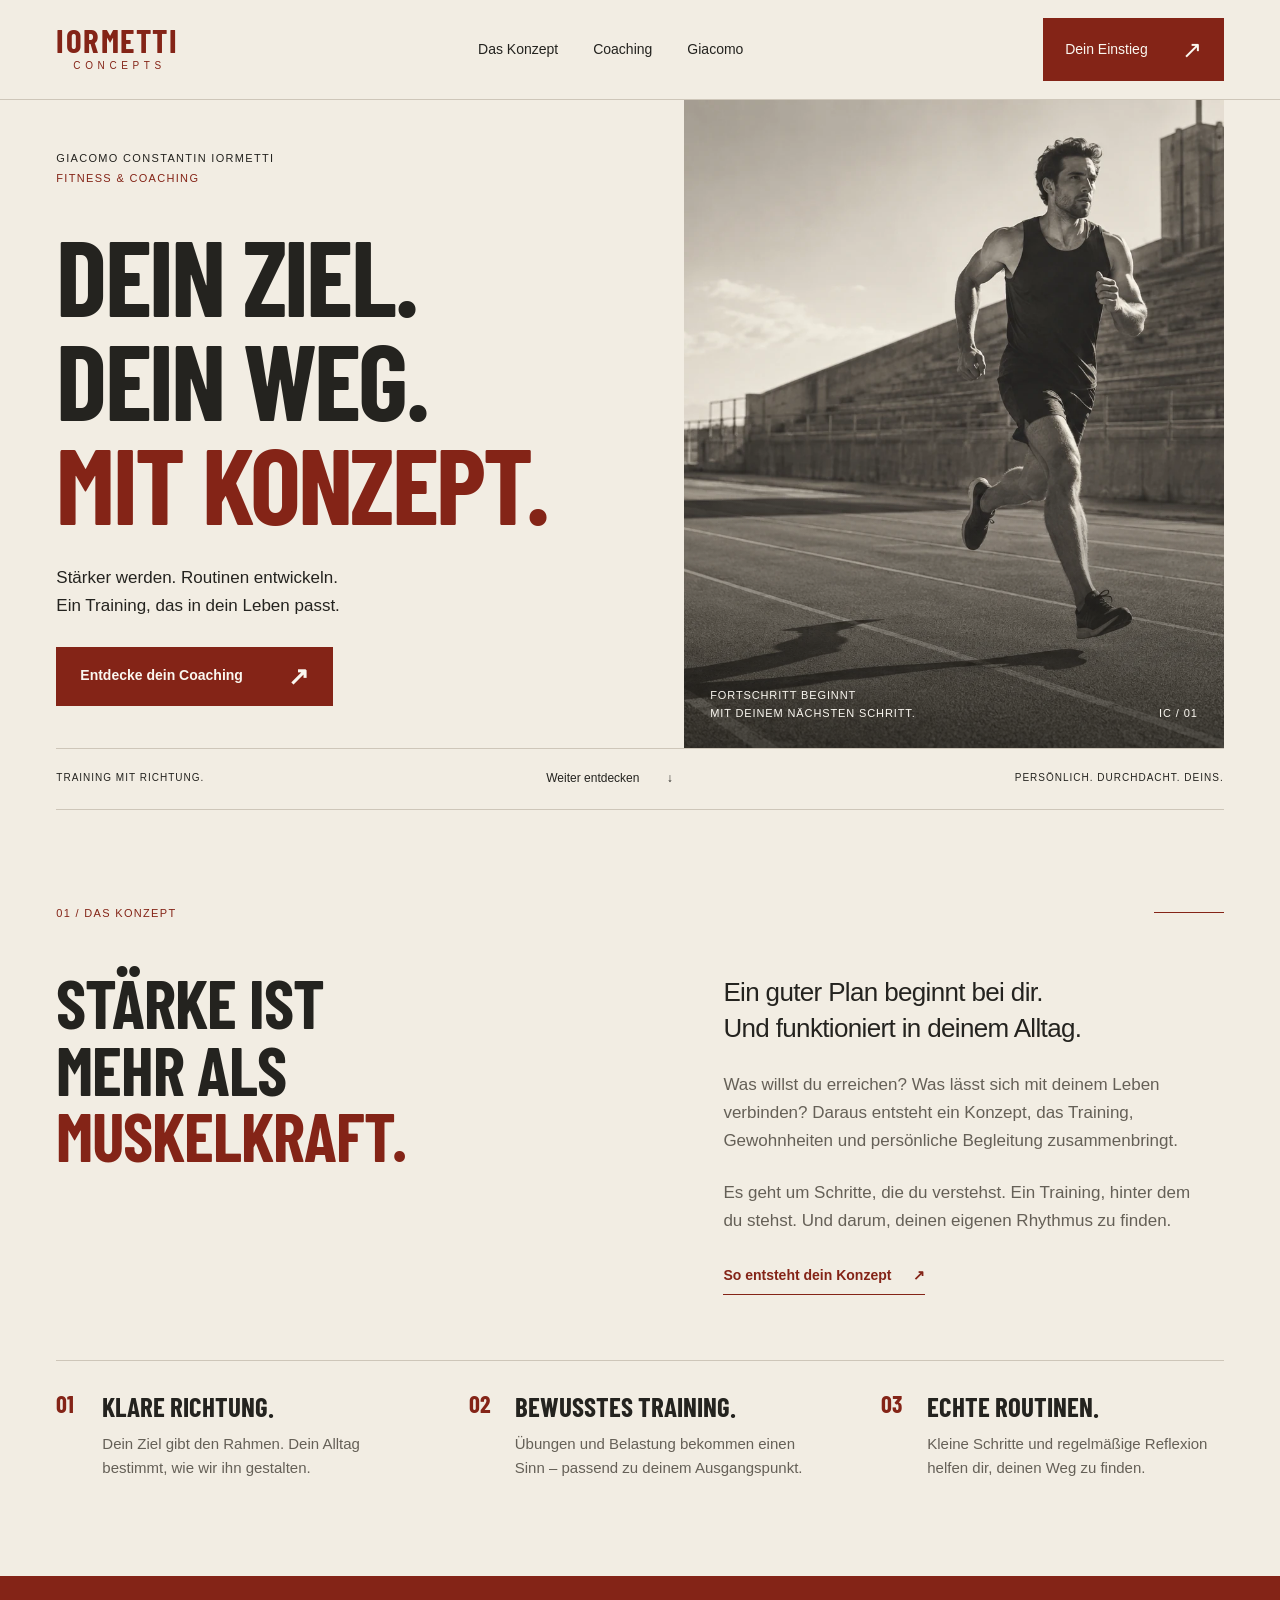
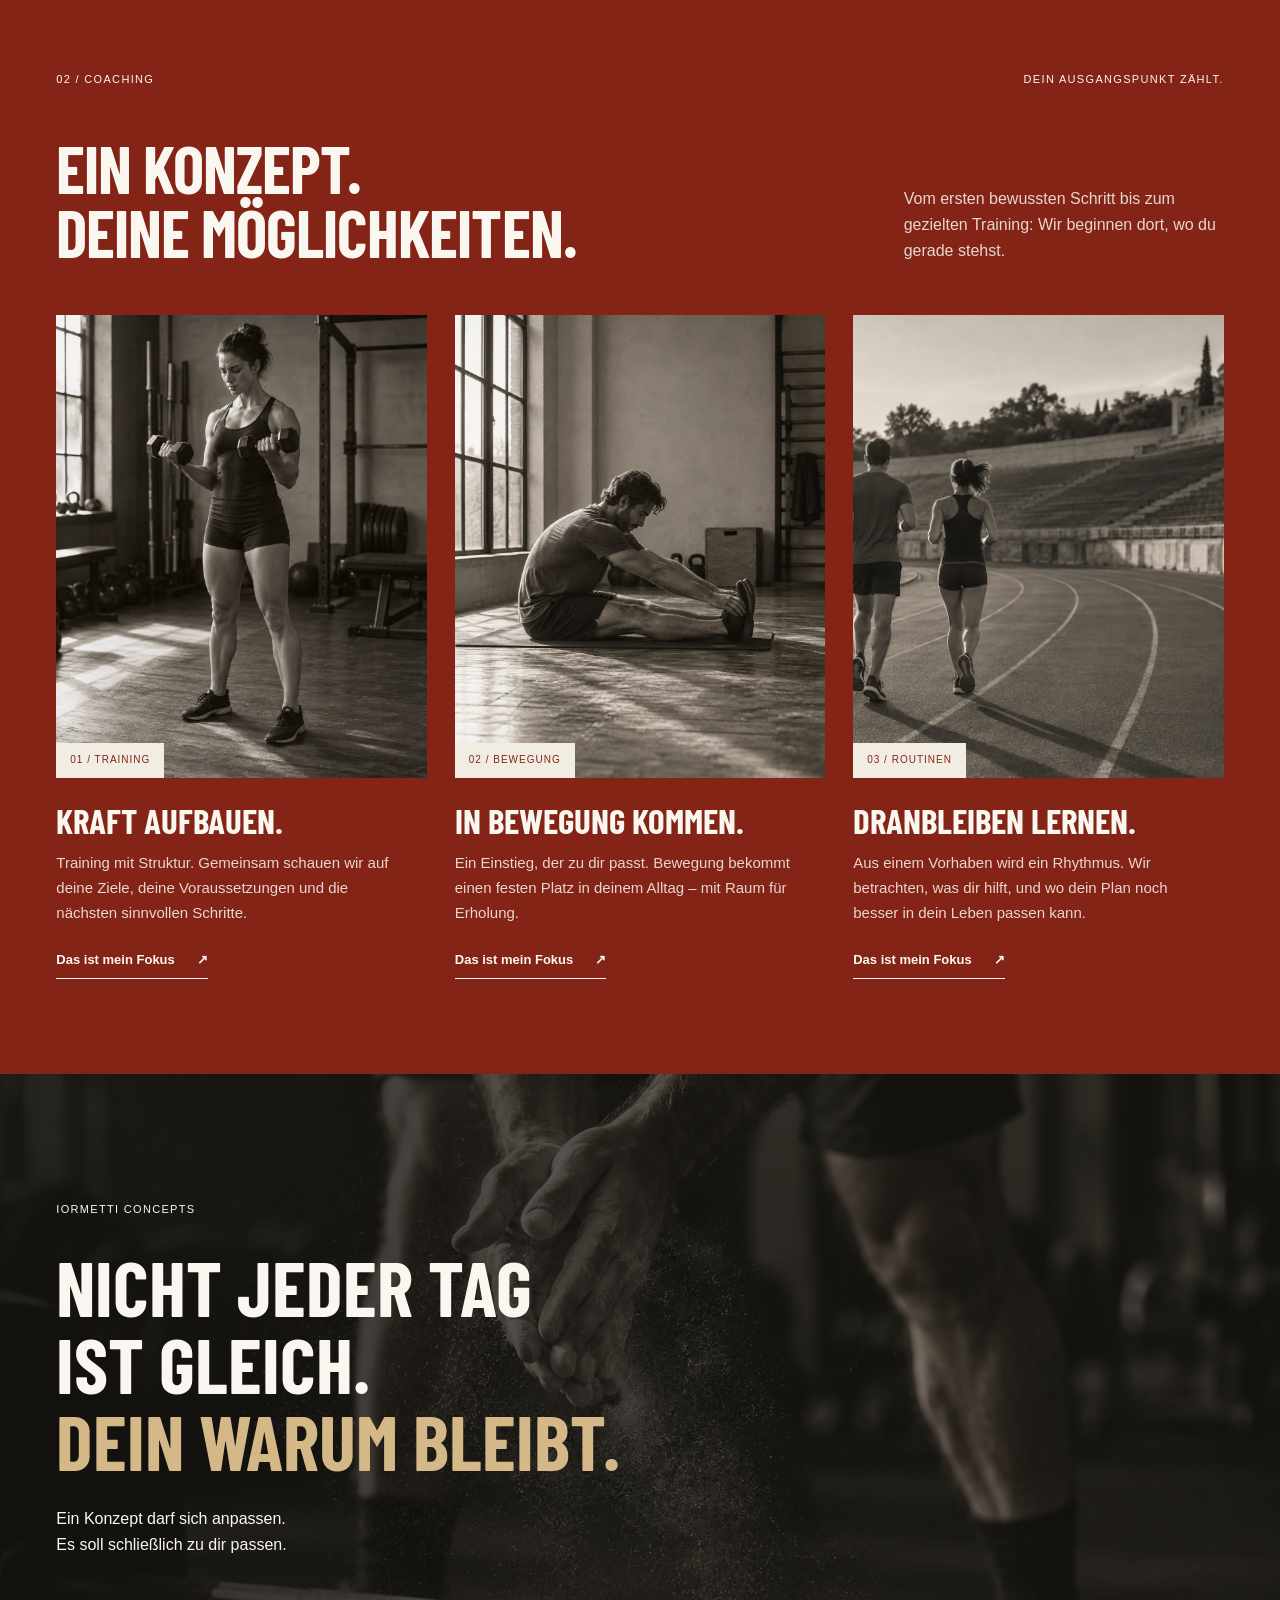
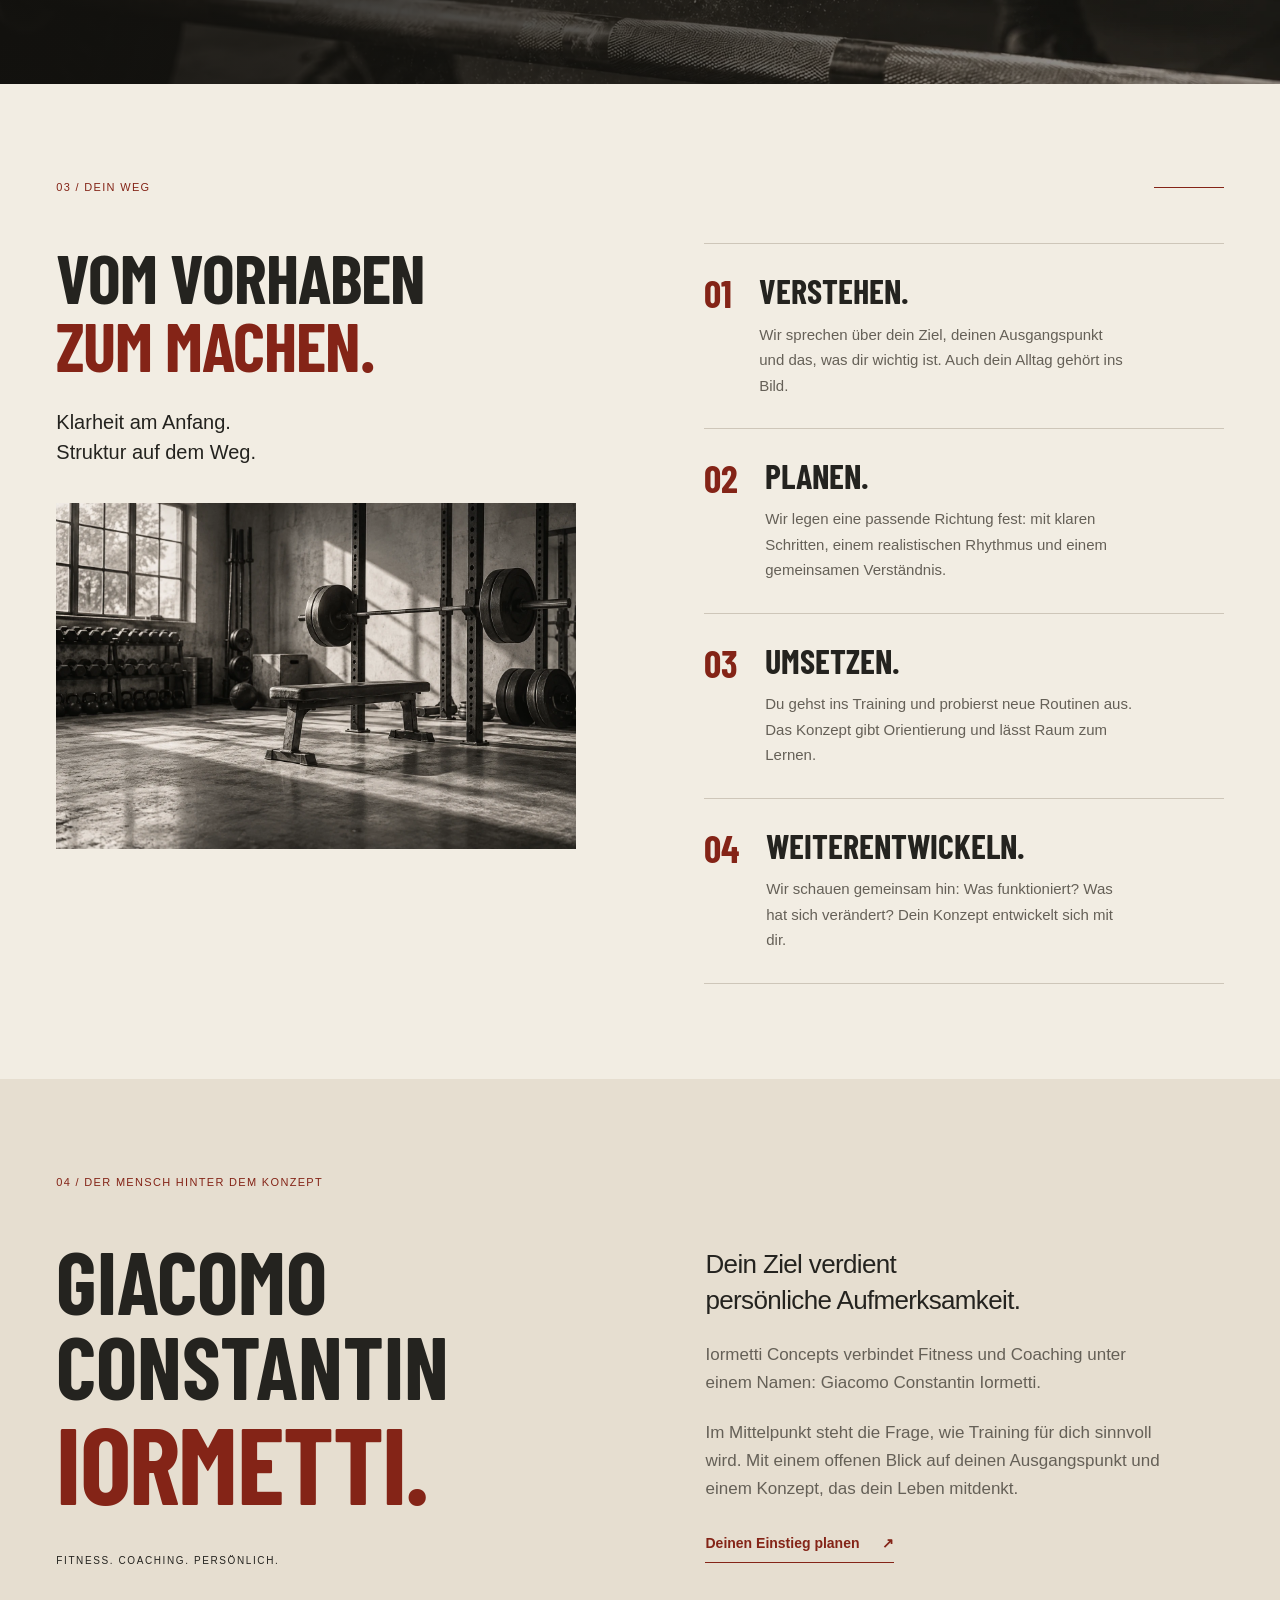
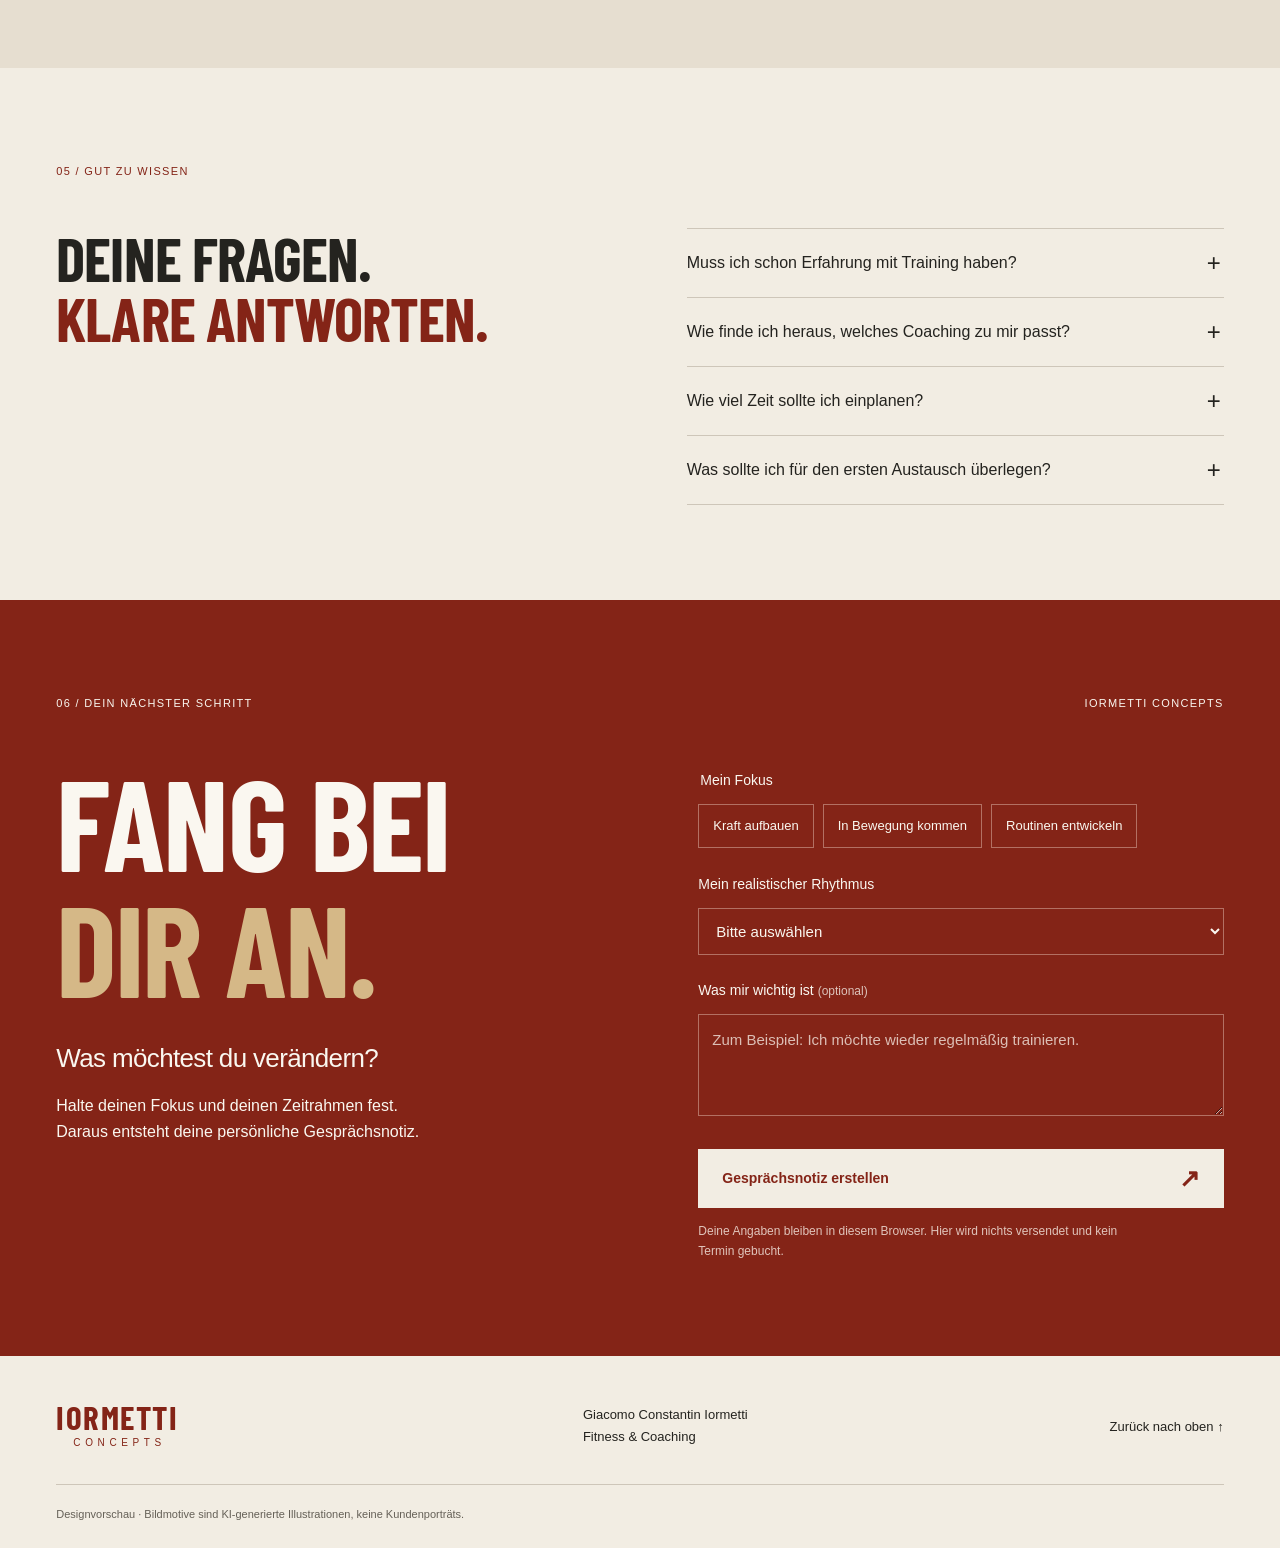
==== site/index.html @ 198c9f3d "Build Iormetti Concepts review candidate from CAF design 044" ====
<!doctype html>
<html lang="de">
<head>
  <meta charset="utf-8"><meta name="viewport" content="width=device-width,initial-scale=1">
  <title>Iormetti Concepts · Fitness & Coaching</title>
  <meta name="description" content="Iormetti Concepts von Giacomo Constantin Iormetti. Fitness und Coaching mit einem klaren Konzept für Training, Routinen und deinen Alltag.">
  <meta name="robots" content="noindex,nofollow"><meta name="theme-color" content="#842417">
  <link rel="icon" href="assets/favicon.svg" type="image/svg+xml"><link rel="stylesheet" href="styles.css">
  <link rel="preload" href="assets/BarlowCondensed-Bold.ttf" as="font" type="font/ttf" crossorigin>
  <script src="app.js" defer></script>
</head>
<body>
<a class="skip" href="#main">Zum Inhalt</a>
<header class="header">
  <a class="brand" href="#start" aria-label="Iormetti Concepts – Start"><span class="brand-name">IORMETTI<span>CONCEPTS</span></span></a>
  <nav class="desktop-nav" aria-label="Hauptnavigation"><a href="#konzept">Das Konzept</a><a href="#coaching">Coaching</a><a href="#giacomo">Giacomo</a></nav>
  <a class="header-cta" href="#einstieg">Dein Einstieg <span aria-hidden="true">↗</span></a>
  <button class="menu-toggle" aria-expanded="false" aria-controls="mobile-nav"><span>Menü</span><span class="menu-icon" aria-hidden="true"></span></button>
  <nav id="mobile-nav" class="mobile-nav" aria-label="Mobile Navigation" hidden><a href="#konzept">Das Konzept</a><a href="#coaching">Coaching</a><a href="#ablauf">Dein Weg</a><a href="#giacomo">Giacomo</a><a href="#einstieg">Dein Einstieg ↗</a></nav>
</header>
<main id="main">
<section class="hero" id="start" aria-labelledby="hero-title">
  <div class="hero-copy"><p class="eyebrow">Giacomo Constantin Iormetti <span>Fitness & Coaching</span></p>
    <h1 id="hero-title">DEIN ZIEL.<br>DEIN WEG.<br><span>MIT KONZEPT.</span></h1>
    <div class="hero-bottom"><p>Stärker werden. Routinen entwickeln.<br>Ein Training, das in dein Leben passt.</p><a class="button" href="#coaching">Entdecke dein Coaching <span aria-hidden="true">↗</span></a></div>
  </div>
  <figure class="hero-visual"><img src="assets/hero.webp" alt="Athlet läuft auf einer Laufbahn im Abendlicht" width="1536" height="1024" fetchpriority="high"><figcaption><span>FORTSCHRITT BEGINNT<br>MIT DEINEM NÄCHSTEN SCHRITT.</span><span class="figure-index">IC / 01</span></figcaption></figure>
  <div class="hero-foot"><span>TRAINING MIT RICHTUNG.</span><a href="#konzept">Weiter entdecken <span aria-hidden="true">↓</span></a><span>PERSÖNLICH. DURCHDACHT. DEINS.</span></div>
</section>
<section class="manifesto section" id="konzept" aria-labelledby="concept-title">
  <div class="section-label"><span>01 / DAS KONZEPT</span><span class="short-line"></span></div>
  <div class="manifesto-grid"><h2 id="concept-title">STÄRKE IST<br>MEHR ALS<br><em>MUSKELKRAFT.</em></h2><div class="manifesto-copy reveal"><p class="lead">Ein guter Plan beginnt bei dir.<br>Und funktioniert in deinem Alltag.</p><p>Was willst du erreichen? Was lässt sich mit deinem Leben verbinden? Daraus entsteht ein Konzept, das Training, Gewohnheiten und persönliche Begleitung zusammenbringt.</p><p>Es geht um Schritte, die du verstehst. Ein Training, hinter dem du stehst. Und darum, deinen eigenen Rhythmus zu finden.</p><a class="text-link" href="#ablauf">So entsteht dein Konzept <span aria-hidden="true">↗</span></a></div></div>
  <div class="principles"><article><span class="ordinal">01</span><h3>KLARE RICHTUNG.</h3><p>Dein Ziel gibt den Rahmen. Dein Alltag bestimmt, wie wir ihn gestalten.</p></article><article><span class="ordinal">02</span><h3>BEWUSSTES TRAINING.</h3><p>Übungen und Belastung bekommen einen Sinn – passend zu deinem Ausgangspunkt.</p></article><article><span class="ordinal">03</span><h3>ECHTE ROUTINEN.</h3><p>Kleine Schritte und regelmäßige Reflexion helfen dir, deinen Weg zu finden.</p></article></div>
</section>
<section class="coaching section" id="coaching" aria-labelledby="coaching-title">
  <div class="section-label"><span>02 / COACHING</span><span>DEIN AUSGANGSPUNKT ZÄHLT.</span></div>
  <div class="section-heading"><h2 id="coaching-title">EIN KONZEPT.<br><em>DEINE MÖGLICHKEITEN.</em></h2><p>Vom ersten bewussten Schritt bis zum gezielten Training: Wir beginnen dort, wo du gerade stehst.</p></div>
  <div class="service-grid"><article class="service reveal"><figure><img src="assets/training.webp" width="1122" height="1402" loading="lazy" alt="Athletin beim konzentrierten Krafttraining mit Kurzhanteln"><span>01 / TRAINING</span></figure><div><h3>KRAFT AUFBAUEN.</h3><p>Training mit Struktur. Gemeinsam schauen wir auf deine Ziele, deine Voraussetzungen und die nächsten sinnvollen Schritte.</p><a class="text-link" href="#einstieg" data-goal="Kraft aufbauen">Das ist mein Fokus <span aria-hidden="true">↗</span></a></div></article>
  <article class="service reveal"><figure><img src="assets/mobility.webp" width="1122" height="1402" loading="lazy" alt="Anonymer Athlet bei einer ruhigen Mobilitätsübung"><span>02 / BEWEGUNG</span></figure><div><h3>IN BEWEGUNG KOMMEN.</h3><p>Ein Einstieg, der zu dir passt. Bewegung bekommt einen festen Platz in deinem Alltag – mit Raum für Erholung.</p><a class="text-link" href="#einstieg" data-goal="In Bewegung kommen">Das ist mein Fokus <span aria-hidden="true">↗</span></a></div></article>
  <article class="service reveal"><figure><img src="assets/routine.webp" width="1536" height="1024" loading="lazy" alt="Zwei Erwachsene laufen gemeinsam auf einer Laufbahn"><span>03 / ROUTINEN</span></figure><div><h3>DRANBLEIBEN LERNEN.</h3><p>Aus einem Vorhaben wird ein Rhythmus. Wir betrachten, was dir hilft, und wo dein Plan noch besser in dein Leben passen kann.</p><a class="text-link" href="#einstieg" data-goal="Routinen entwickeln">Das ist mein Fokus <span aria-hidden="true">↗</span></a></div></article></div>
</section>
<section class="statement" aria-label="Unsere Haltung"><img src="assets/chalk.webp" width="1536" height="1024" loading="lazy" alt="Detailaufnahme von Händen mit Kreide vor dem Krafttraining"><div class="statement-content"><p class="eyebrow">IORMETTI CONCEPTS</p><p class="statement-title">NICHT JEDER TAG<br>IST GLEICH.<br><span>DEIN WARUM BLEIBT.</span></p><p>Ein Konzept darf sich anpassen.<br>Es soll schließlich zu dir passen.</p></div></section>
<section class="process section" id="ablauf" aria-labelledby="process-title"><div class="section-label"><span>03 / DEIN WEG</span><span class="short-line"></span></div><div class="process-grid"><div><h2 id="process-title">VOM VORHABEN<br><em>ZUM MACHEN.</em></h2><p class="process-intro">Klarheit am Anfang.<br>Struktur auf dem Weg.</p><figure class="process-image"><img src="assets/studio.webp" width="1536" height="1024" loading="lazy" alt="Ruhiger Trainingsraum mit Bank und Gewichten im natürlichen Licht"></figure></div><ol class="steps"><li><span>01</span><div><h3>VERSTEHEN.</h3><p>Wir sprechen über dein Ziel, deinen Ausgangspunkt und das, was dir wichtig ist. Auch dein Alltag gehört ins Bild.</p></div></li><li><span>02</span><div><h3>PLANEN.</h3><p>Wir legen eine passende Richtung fest: mit klaren Schritten, einem realistischen Rhythmus und einem gemeinsamen Verständnis.</p></div></li><li><span>03</span><div><h3>UMSETZEN.</h3><p>Du gehst ins Training und probierst neue Routinen aus. Das Konzept gibt Orientierung und lässt Raum zum Lernen.</p></div></li><li><span>04</span><div><h3>WEITERENTWICKELN.</h3><p>Wir schauen gemeinsam hin: Was funktioniert? Was hat sich verändert? Dein Konzept entwickelt sich mit dir.</p></div></li></ol></div></section>
<section class="person section" id="giacomo" aria-labelledby="person-title"><div class="section-label"><span>04 / DER MENSCH HINTER DEM KONZEPT</span></div><div class="person-grid"><div class="person-name"><p>GIACOMO<br>CONSTANTIN</p><h2 id="person-title">IORMETTI.</h2><span>FITNESS. COACHING. PERSÖNLICH.</span></div><div class="person-copy"><p class="lead">Dein Ziel verdient<br>persönliche Aufmerksamkeit.</p><p>Iormetti Concepts verbindet Fitness und Coaching unter einem Namen: Giacomo Constantin Iormetti.</p><p>Im Mittelpunkt steht die Frage, wie Training für dich sinnvoll wird. Mit einem offenen Blick auf deinen Ausgangspunkt und einem Konzept, das dein Leben mitdenkt.</p><a class="text-link" href="#einstieg">Deinen Einstieg planen <span aria-hidden="true">↗</span></a></div></div></section>
<section class="faq section" aria-labelledby="faq-title"><div class="section-label"><span>05 / GUT ZU WISSEN</span></div><div class="faq-grid"><h2 id="faq-title">DEINE FRAGEN.<br><em>KLARE ANTWORTEN.</em></h2><div class="questions"><details><summary>Muss ich schon Erfahrung mit Training haben?</summary><p>Dein bisheriges Training ist ein Ausgangspunkt für das Gespräch. Sag einfach, wo du stehst und was du dir wünschst. Daraus lässt sich klären, welche Begleitung zu dir passt.</p></details><details><summary>Wie finde ich heraus, welches Coaching zu mir passt?</summary><p>Beginne mit deinem Ziel: mehr Kraft, mehr Bewegung oder verlässlichere Routinen. Im persönlichen Austausch werden daraus konkrete nächste Schritte.</p></details><details><summary>Wie viel Zeit sollte ich einplanen?</summary><p>Das hängt von deinem Ziel und deinem Alltag ab. Dein verfügbarer Zeitrahmen gehört deshalb von Anfang an zur Planung.</p></details><details><summary>Was sollte ich für den ersten Austausch überlegen?</summary><p>Was möchtest du verändern? Wie sieht dein Training aktuell aus? Welcher Rhythmus wäre realistisch? Drei ehrliche Antworten reichen als guter Gesprächseinstieg.</p></details></div></div></section>
<section class="entry section" id="einstieg" aria-labelledby="entry-title"><div class="section-label"><span>06 / DEIN NÄCHSTER SCHRITT</span><span>IORMETTI CONCEPTS</span></div><div class="entry-grid"><div><h2 id="entry-title">FANG BEI<br><em>DIR AN.</em></h2><p class="lead">Was möchtest du verändern?</p><p>Halte deinen Fokus und deinen Zeitrahmen fest. Daraus entsteht deine persönliche Gesprächsnotiz.</p></div><form id="entry-form"><fieldset><legend>Mein Fokus</legend><div class="goal-options"><label><input type="radio" name="goal" value="Kraft aufbauen" required><span>Kraft aufbauen</span></label><label><input type="radio" name="goal" value="In Bewegung kommen"><span>In Bewegung kommen</span></label><label><input type="radio" name="goal" value="Routinen entwickeln"><span>Routinen entwickeln</span></label></div></fieldset><label class="field-label" for="rhythm">Mein realistischer Rhythmus</label><select id="rhythm" name="rhythm" required><option value="">Bitte auswählen</option><option>Einmal pro Woche</option><option>Zweimal pro Woche</option><option>Dreimal pro Woche oder öfter</option><option>Das möchte ich gemeinsam herausfinden</option></select><label class="field-label" for="note">Was mir wichtig ist <span>(optional)</span></label><textarea id="note" name="note" rows="3" maxlength="600" placeholder="Zum Beispiel: Ich möchte wieder regelmäßig trainieren."></textarea><button class="button light" type="submit">Gesprächsnotiz erstellen <span aria-hidden="true">↗</span></button><p class="form-note">Deine Angaben bleiben in diesem Browser. Hier wird nichts versendet und kein Termin gebucht.</p><div id="entry-result" class="entry-result" hidden tabindex="-1" role="status"><h3>DEIN ERSTER SCHRITT STEHT.</h3><p id="result-copy"></p><button class="text-link" id="download-note" type="button">Notiz herunterladen ↓</button></div></form></div></section>
</main>
<footer class="footer"><a class="brand" href="#start"><span class="brand-name">IORMETTI<span>CONCEPTS</span></span></a><p>Giacomo Constantin Iormetti<br>Fitness & Coaching</p><a href="#start" class="top-link">Zurück nach oben ↑</a><small>Designvorschau · Bildmotive sind KI-generierte Illustrationen, keine Kundenporträts.</small></footer>
</body></html>
---- site/styles.css ----
@font-face{font-family:Barlow;src:url('assets/BarlowCondensed-Bold.ttf') format('truetype');font-weight:700;font-display:swap}
:root{--paper:#f2ede3;--paper-light:#faf7f0;--red:#842417;--ink:#24231f;--muted:#656057;--line:#cec6b9;--gold:#b59a68;--display:Barlow,'Arial Narrow',Impact,sans-serif;--body:Arial,Helvetica,sans-serif;--gutter:clamp(22px,4.4vw,84px)}
*{box-sizing:border-box}html{scroll-behavior:smooth;scroll-padding-top:110px}body{margin:0;color:var(--ink);background:var(--paper);font:17px/1.65 var(--body)}a{color:inherit;text-decoration:none}button,input,textarea,select{font:inherit}button,a,input,select,textarea,summary{-webkit-tap-highlight-color:transparent}button{cursor:pointer}button:focus-visible,a:focus-visible,summary:focus-visible,input:focus-visible,select:focus-visible,textarea:focus-visible{outline:3px solid var(--gold);outline-offset:5px}button:disabled{cursor:default}img{display:block;width:100%;height:100%;object-fit:cover}figure,p,h1,h2,h3{margin:0}h1,h2,h3{font-family:var(--display);font-weight:700;line-height:.98}h2{font-size:clamp(44px,5.3vw,90px);letter-spacing:-.015em}h3{font-size:32px}h2 em{font-style:normal;color:var(--red)}.skip{position:fixed;top:-100px;left:15px;z-index:100;background:var(--ink);color:white;padding:10px 20px}.skip:focus{top:10px}.header{position:sticky;top:0;z-index:30;height:100px;display:flex;align-items:center;justify-content:space-between;gap:30px;padding:0 var(--gutter);background:var(--paper);border-bottom:1px solid var(--line)}.brand{display:inline-flex;color:var(--red);flex-shrink:0}.brand-name{font-family:var(--display);font-size:33px;line-height:1;letter-spacing:.045em}.brand-name>span{display:block;text-align:center;font:10px/1.8 var(--body);letter-spacing:.46em;padding-left:.46em}.desktop-nav{display:flex;gap:35px;font-size:14px}.desktop-nav a{padding:15px 0}.desktop-nav a:hover,.desktop-nav a[aria-current]{color:var(--red);text-decoration:underline;text-underline-offset:8px}.header-cta{background:var(--red);color:var(--paper-light);font-size:14px;padding:12px 22px;display:flex;gap:34px;align-items:center}.header-cta span{font-size:24px}.menu-toggle,.mobile-nav{display:none}.hero{padding:0 var(--gutter);max-width:1920px;margin:auto;display:grid;grid-template-columns:1.05fr 1fr;position:relative}.hero-copy{padding:49px 0 42px;z-index:2;display:flex;flex-direction:column;justify-content:space-between}.eyebrow{font-size:11px;letter-spacing:.12em;line-height:1.8;text-transform:uppercase}.hero .eyebrow span{display:block;color:var(--red)}h1{font-size:clamp(70px,8.4vw,152px);letter-spacing:-.025em;margin:33px -30px 30px 0;line-height:.97}h1>span{color:var(--red)}.hero-bottom{max-width:400px}.hero-bottom p{font-size:17px;margin-bottom:26px}.button{border:1px solid var(--red);background:var(--red);color:var(--paper-light);display:inline-flex;align-items:center;justify-content:space-between;gap:45px;padding:16px 23px;font-size:14px;font-weight:700;transition:background .2s,transform .2s}.button>span{font-size:25px;line-height:1}.button:hover{background:#671b11;transform:translateY(-2px)}.hero-visual{position:relative;min-height:640px;margin-left:30px;overflow:hidden;background:#b1a596}.hero-visual img{position:absolute;inset:0;object-position:61% center}.hero-visual:after{content:'';position:absolute;inset:60% 0 0;background:linear-gradient(transparent,rgba(20,19,15,.7));pointer-events:none}.hero-visual figcaption{position:absolute;z-index:1;bottom:25px;left:26px;right:26px;color:var(--paper-light);display:flex;justify-content:space-between;gap:15px;font-size:11px;letter-spacing:.08em;line-height:1.6}.figure-index{align-self:flex-end;white-space:nowrap}.hero-foot{grid-column:1/-1;border-top:1px solid var(--line);border-bottom:1px solid var(--line);display:flex;justify-content:space-between;align-items:center;gap:20px;font-size:10px;letter-spacing:.1em;min-height:62px}.hero-foot a{font-size:12px;letter-spacing:0}.hero-foot a span{margin-left:24px}.section{padding:95px var(--gutter);max-width:1920px;margin:auto}.section-label{display:flex;justify-content:space-between;align-items:center;gap:20px;font-size:11px;letter-spacing:.12em;line-height:1.5;margin-bottom:48px;color:var(--red)}.short-line{width:70px;height:1px;background:currentColor}.manifesto-grid{display:grid;grid-template-columns:1.1fr 1fr;gap:10%}.manifesto-copy{padding-top:5px;max-width:480px}.lead{font-size:26px;line-height:1.4;letter-spacing:-.025em}.manifesto-copy p+p{margin-top:24px;color:var(--muted)}.text-link{display:inline-flex;align-items:center;gap:22px;border:0;border-bottom:1px solid currentColor;padding:0 0 7px;margin-top:29px;background:none;font-size:14px;font-weight:700;color:var(--red)}.text-link:hover{color:var(--ink)}.principles{display:grid;grid-template-columns:repeat(3,1fr);margin-top:65px;padding-top:32px;border-top:1px solid var(--line);gap:6%}.principles article{position:relative;padding-left:46px}.ordinal{position:absolute;left:0;top:-1px;font:24px/1 var(--display);color:var(--red)}.principles h3{font-size:27px;margin-bottom:12px}.principles p{font-size:15px;color:var(--muted);line-height:1.65}.coaching{background:var(--red);color:var(--paper-light)}.coaching .section-label,.coaching em{color:var(--paper-light)}.section-heading{display:flex;gap:6%;justify-content:space-between;align-items:flex-end;margin-bottom:50px}.section-heading h2{font-size:clamp(46px,5.15vw,85px)}.section-heading p{max-width:320px;font-size:16px;opacity:.85}.service-grid{display:grid;grid-template-columns:repeat(3,1fr);gap:28px}.service figure{position:relative;aspect-ratio:4/5;overflow:hidden}.service img{transition:transform .7s}.service:hover img{transform:scale(1.025)}.service figure>span{position:absolute;bottom:0;left:0;padding:9px 14px;font-size:10px;background:var(--paper);color:var(--red);letter-spacing:.1em}.service h3{margin:25px 0 14px;font-size:35px}.service p{font-size:15px;line-height:1.65;opacity:.85;max-width:350px}.service .text-link{color:var(--paper-light);font-size:13px;margin-top:24px}.statement{position:relative;min-height:610px;display:flex;align-items:center;background:#24231f;overflow:hidden}.statement>img{position:absolute;inset:0;object-position:70% 45%;opacity:.6}.statement:after{content:'';position:absolute;inset:0;background:linear-gradient(90deg,rgba(18,17,14,.9),rgba(18,17,14,.5) 50%,transparent)}.statement-content{position:relative;z-index:1;padding:80px var(--gutter);color:var(--paper-light)}.statement-title{font:700 clamp(54px,6vw,108px)/1 var(--display);margin:28px 0}.statement-title span{color:#d5b887}.statement-content>p:last-child{font-size:16px;line-height:1.6}.process-grid{display:grid;grid-template-columns:1fr 1fr;gap:11%}.process h2{font-size:clamp(48px,5.4vw,82px)}.process-intro{margin:28px 0;font-size:20px;line-height:1.5}.process-image{aspect-ratio:3/2;margin-top:36px;max-width:520px}.steps{list-style:none;margin:0;padding:0}.steps li{display:flex;gap:27px;border-top:1px solid var(--line);padding:30px 0}.steps li:last-child{border-bottom:1px solid var(--line)}.steps li>span{font:38px/1 var(--display);color:var(--red)}.steps h3{font-size:34px;margin-bottom:14px}.steps p{font-size:15px;color:var(--muted);line-height:1.7;max-width:370px}.person{background:#e6ded0}.person-grid{display:grid;grid-template-columns:1.05fr 1fr;gap:9%}.person-name>p{font:700 clamp(50px,6.8vw,110px)/.98 var(--display)}.person-name h2{font-size:clamp(65px,8.5vw,150px);color:var(--red);margin-bottom:30px}.person-name>span{font-size:10px;letter-spacing:.16em}.person-copy{padding-top:8px;max-width:460px}.person-copy>p+p{margin-top:22px;color:var(--muted)}.faq-grid{display:grid;grid-template-columns:1fr 1fr;gap:8%}.faq h2{font-size:clamp(44px,4.8vw,75px)}details{border-top:1px solid var(--line);padding:22px 0}details:last-child{border-bottom:1px solid var(--line)}summary{list-style:none;font-size:16px;line-height:1.5;cursor:pointer;position:relative;padding-right:35px}summary::-webkit-details-marker{display:none}summary:after{content:'+';position:absolute;right:3px;font-size:24px;line-height:1}details[open] summary:after{content:'−'}details>p{padding:18px 25px 0 0;font-size:15px;color:var(--muted)}.entry{background:var(--red);color:var(--paper-light)}.entry .section-label{color:var(--paper-light)}.entry-grid{display:grid;grid-template-columns:1fr 1fr;gap:10%}.entry h2{font-size:clamp(80px,10vw,170px)}.entry h2 em{color:#d5b887}.entry .lead{margin:30px 0 16px}.entry-grid>div>p:last-child{max-width:370px;font-size:16px}.entry form{padding-top:10px}fieldset{border:0;margin:0 0 25px;padding:0}legend,.field-label{font-size:14px;margin-bottom:12px;display:block}.goal-options{display:flex;flex-wrap:wrap;gap:9px}.goal-options label{position:relative}.goal-options input{position:absolute;opacity:0;inset:0;width:100%;height:100%;margin:0;cursor:pointer}.goal-options span{display:block;font-size:13px;padding:10px 14px;border:1px solid #b37063;pointer-events:none}.goal-options input:checked+span{background:var(--paper);border-color:var(--paper);color:var(--red)}.goal-options input:focus-visible+span{outline:3px solid var(--gold);outline-offset:3px}.field-label>span{opacity:.75;font-size:12px}select,textarea{width:100%;border:1px solid #b37063;border-radius:0;background:transparent;color:var(--paper-light);padding:13px;font-size:15px;margin-bottom:24px}select option{color:var(--ink);background:var(--paper)}textarea{resize:vertical;min-height:100px}textarea::placeholder{color:#dcbeb5}.button.light{background:var(--paper);color:var(--red);border-color:var(--paper);width:100%;text-align:left}.button.light:hover{background:#e4d5bf}.form-note{font-size:12px;line-height:1.6;margin-top:14px;color:#e0c4bb;max-width:440px}.entry-result{margin-top:26px;border-top:1px solid #b37063;padding-top:25px}.entry-result h3{font-size:29px;margin-bottom:15px}.entry-result p{font-size:15px}.entry-result .text-link{color:var(--paper)}.footer{max-width:1920px;margin:auto;padding:45px var(--gutter) 25px;display:grid;grid-template-columns:1fr 1fr auto;gap:32px;align-items:center}.footer>p{font-size:13px;line-height:1.7}.top-link{font-size:13px}.footer small{grid-column:1/-1;border-top:1px solid var(--line);padding-top:20px;font-size:11px;color:var(--muted)}.reveal{opacity:1;transform:none}.motion .reveal{opacity:0;transform:translateY(24px);transition:opacity .7s ease,transform .7s ease}.motion .reveal.visible{opacity:1;transform:none}
@media(min-width:1921px){.statement{max-width:1920px;margin:auto}.header{padding-left:max(var(--gutter),calc((100vw - 1750px)/2));padding-right:max(var(--gutter),calc((100vw - 1750px)/2))}}
@media(max-width:1100px){.header{height:85px}.desktop-nav{gap:22px}.hero{grid-template-columns:1.1fr 1fr}.hero-visual{min-height:590px;margin-left:15px}h1{font-size:9.1vw}.hero-copy{padding-top:35px}.hero .eyebrow{font-size:10px}.hero-bottom p{font-size:15px}.hero-foot>span:last-child{display:none}.section{padding-top:75px;padding-bottom:75px}.manifesto-grid,.process-grid,.person-grid,.faq-grid,.entry-grid{gap:6%}.service-grid{gap:18px}.service h3{font-size:29px}.section-heading p{max-width:260px}.principles{gap:4%}.principles h3{font-size:25px}.principles article{padding-left:35px}}
@media(max-width:760px){html{scroll-padding-top:92px}.header{height:78px;gap:18px}.brand-name{font-size:29px}.brand-name>span{font-size:8px}.desktop-nav,.header-cta{display:none}.menu-toggle{display:flex;gap:15px;align-items:center;background:none;border:0;color:var(--red);padding:12px 0;font-size:14px;min-height:44px}.menu-icon{display:block;width:23px;height:13px;border-top:1px solid currentColor;border-bottom:1px solid currentColor;position:relative}.menu-toggle[aria-expanded=true] .menu-icon{border:0}.menu-toggle[aria-expanded=true] .menu-icon:before,.menu-toggle[aria-expanded=true] .menu-icon:after{content:'';position:absolute;inset:6px 0 auto;height:1px;background:currentColor;transform:rotate(45deg)}.menu-toggle[aria-expanded=true] .menu-icon:after{transform:rotate(-45deg)}.mobile-nav:not([hidden]){display:flex;position:absolute;top:77px;left:0;right:0;background:var(--paper);border-bottom:1px solid var(--line);padding:24px var(--gutter) 35px;flex-direction:column;box-shadow:0 20px 25px #24231f15}.mobile-nav>a{font:36px/1.25 var(--display);padding:12px 0;color:var(--red)}body.menu-open{overflow:hidden}.hero{display:flex;flex-direction:column;padding-top:0}.hero-copy{padding:28px 0 32px}.hero .eyebrow{display:flex;justify-content:space-between;align-items:flex-start;gap:16px;font-size:9px;letter-spacing:.06em}.hero .eyebrow span{max-width:75px;text-align:right}.hero h1{font-size:clamp(59px,13.9vw,100px);line-height:.98;margin:28px 0 25px;letter-spacing:-.015em}.hero-bottom{max-width:none}.hero-bottom p{font-size:16px;line-height:1.65;margin-bottom:21px}.hero-bottom .button{width:100%;font-size:14px;padding:16px 20px}.hero-visual{margin:0;min-height:0;aspect-ratio:4/3}.hero-visual img{object-position:59% 50%}.hero-visual figcaption{left:17px;right:17px;bottom:17px;font-size:9px}.hero-foot{min-height:61px;gap:10px}.hero-foot>span{font-size:9px;letter-spacing:.07em}.hero-foot a{font-size:11px}.hero-foot a span{margin-left:10px}.section{padding:65px var(--gutter)}.section-label{margin-bottom:30px;font-size:9px;letter-spacing:.1em}.section-label>span:nth-child(2):not(.short-line){max-width:130px;text-align:right}.manifesto-grid,.process-grid,.person-grid,.faq-grid,.entry-grid{display:block}h2{font-size:clamp(44px,11.5vw,76px)}.manifesto-copy{padding-top:30px}.lead{font-size:24px}.manifesto-copy p+p{font-size:16px;margin-top:19px}.text-link{font-size:14px}.principles{display:block;margin-top:38px;padding-top:0}.principles article{padding:25px 0 25px 49px;border-bottom:1px solid var(--line)}.ordinal{top:27px}.principles h3{font-size:29px}.principles p{font-size:15px}.section-heading{display:block;margin-bottom:30px}.section-heading h2{font-size:clamp(43px,10.4vw,76px)}.section-heading p{max-width:none;margin-top:24px;font-size:16px}.service-grid{display:block}.service+.service{margin-top:44px}.service figure{aspect-ratio:5/4}.service img{object-position:center 38%}.service h3{font-size:35px;margin:21px 0 13px}.service p{max-width:none;font-size:16px}.service .text-link{margin-top:20px;font-size:14px}.statement{min-height:490px}.statement>img{object-position:65% center;opacity:.48}.statement-content{padding:65px var(--gutter)}.statement-title{font-size:clamp(42px,10.4vw,75px);line-height:1.02}.statement:after{background:linear-gradient(90deg,rgba(18,17,14,.65),rgba(18,17,14,.15))}.process h2{font-size:clamp(45px,11.3vw,76px)}.process-intro{font-size:19px;margin-top:24px}.process-image{margin:28px 0 35px;max-width:none}.steps li{padding:26px 0;gap:22px}.steps p{font-size:16px;max-width:none}.person-name>p{font-size:clamp(58px,14vw,98px)}.person-name h2{font-size:clamp(76px,18vw,140px);margin-bottom:24px}.person-copy{margin-top:33px}.person-copy>p+p{font-size:16px}.faq h2{font-size:clamp(43px,10.3vw,70px);margin-bottom:30px}summary{font-size:16px}.entry h2{font-size:clamp(88px,23vw,160px)}.entry .lead{font-size:25px;margin-top:24px}.entry form{margin-top:34px}.goal-options span{font-size:13px}.entry-grid>div>p:last-child{max-width:none}.footer{grid-template-columns:1fr auto;padding-top:33px;gap:25px 12px}.footer>p{grid-column:1;grid-row:2}.footer .top-link{font-size:11px}.footer small{font-size:10px;line-height:1.6}.motion .reveal{transform:translateY(16px)}}
@media(prefers-reduced-motion:reduce){html{scroll-behavior:auto}*,*:before,*:after{animation:none!important;transition:none!important}.motion .reveal{opacity:1;transform:none}.button:hover,.service:hover img{transform:none}}
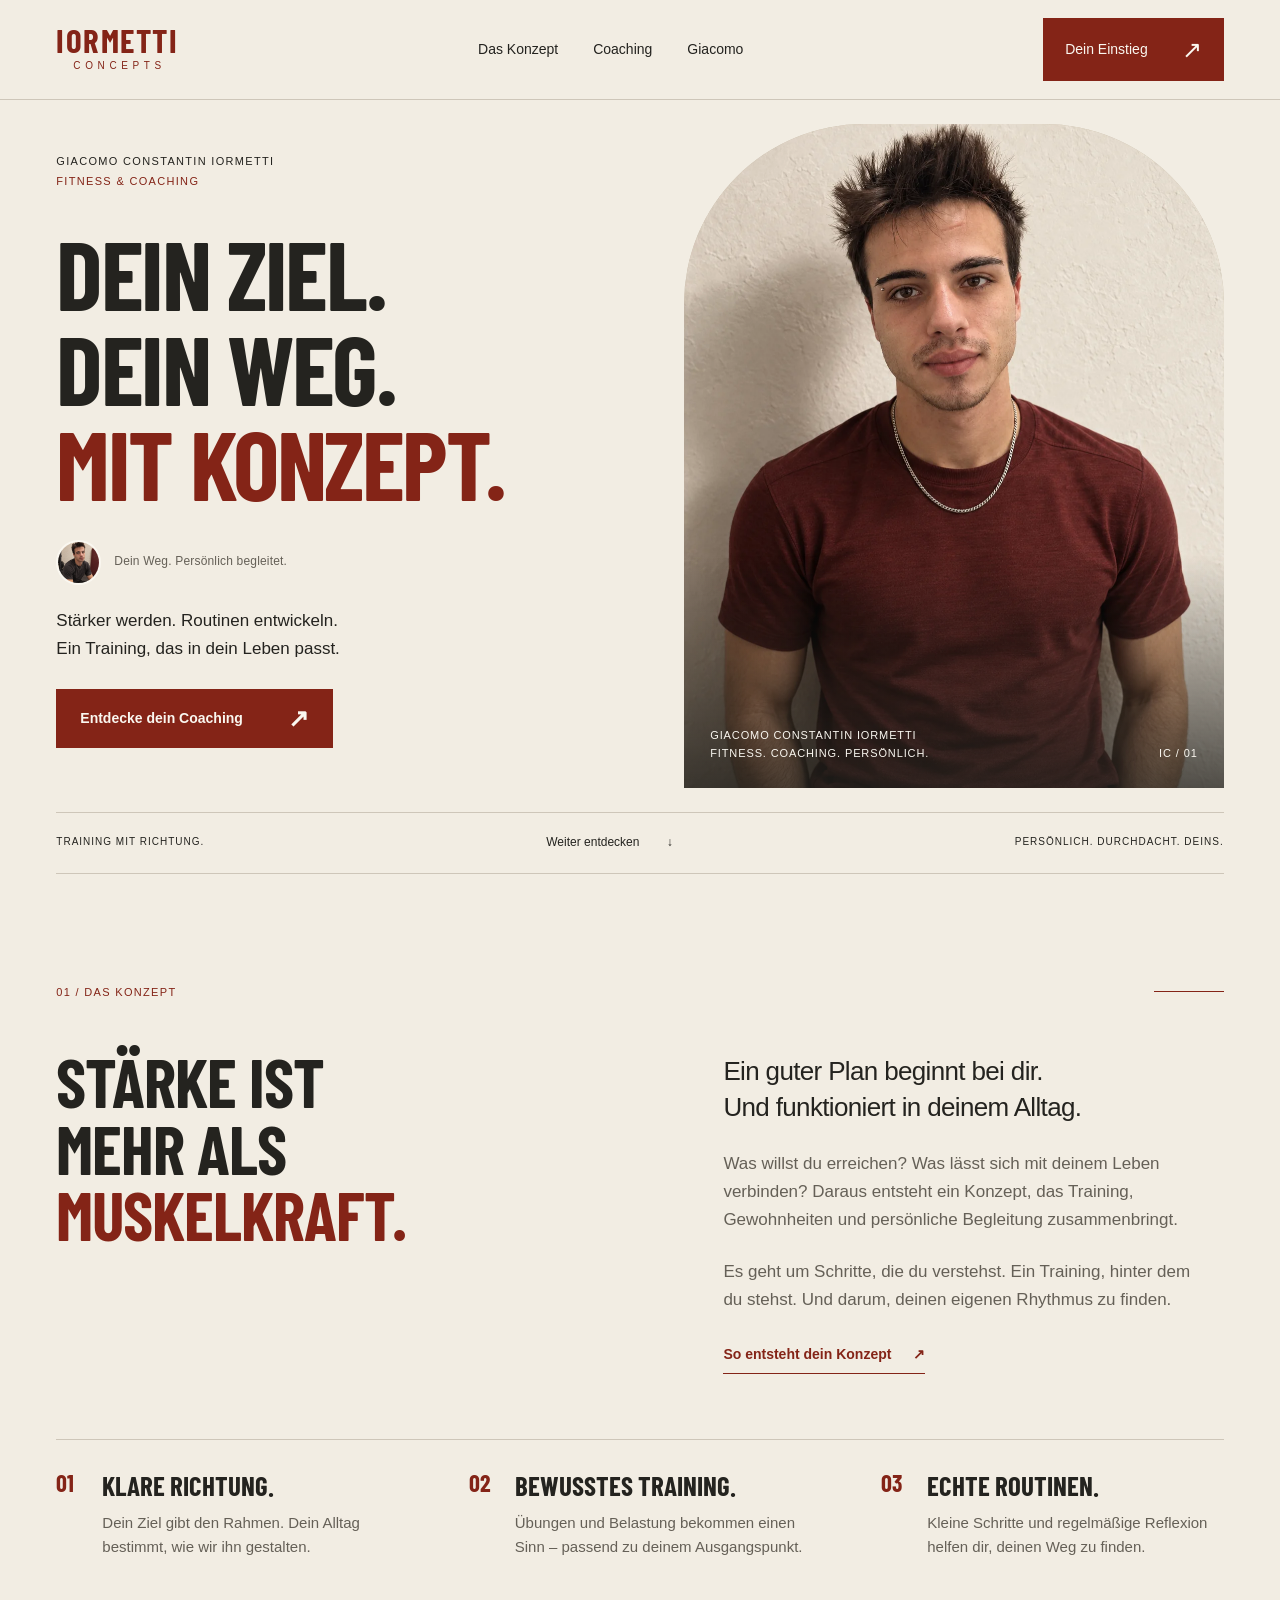
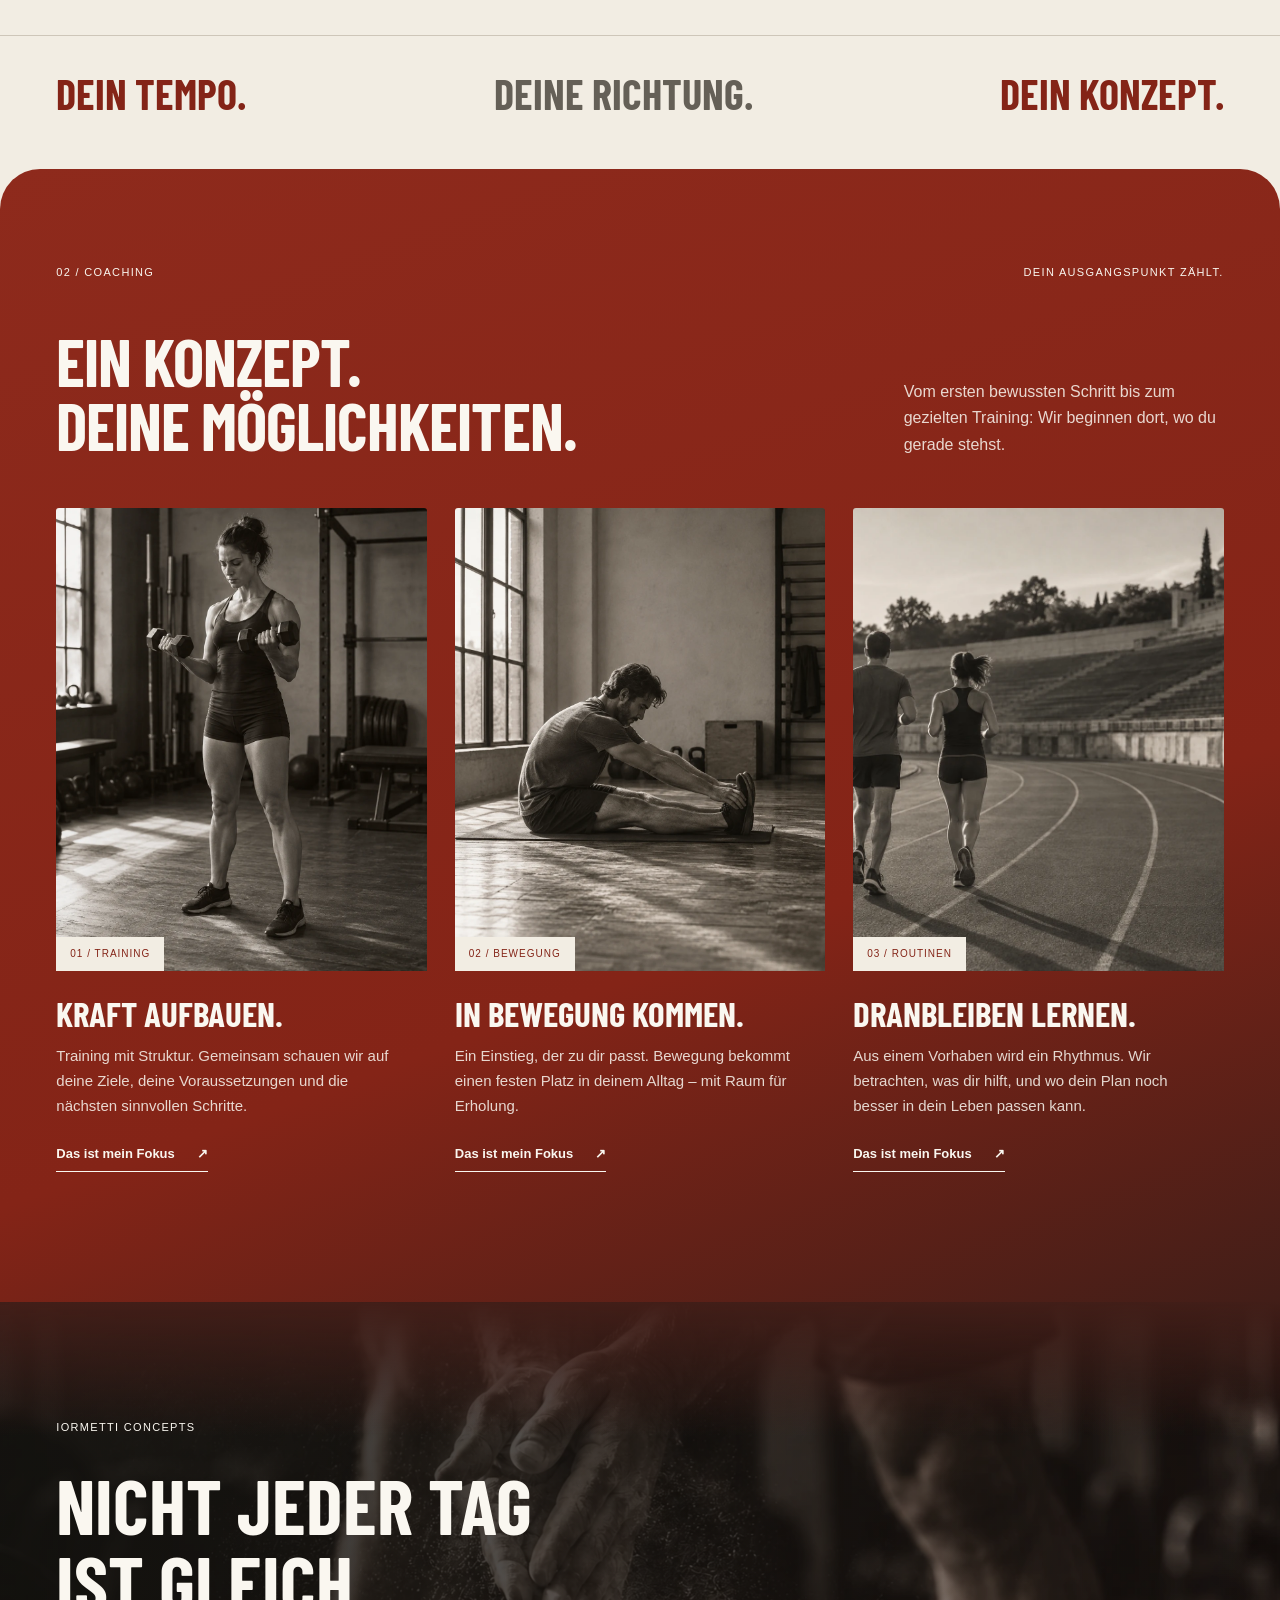
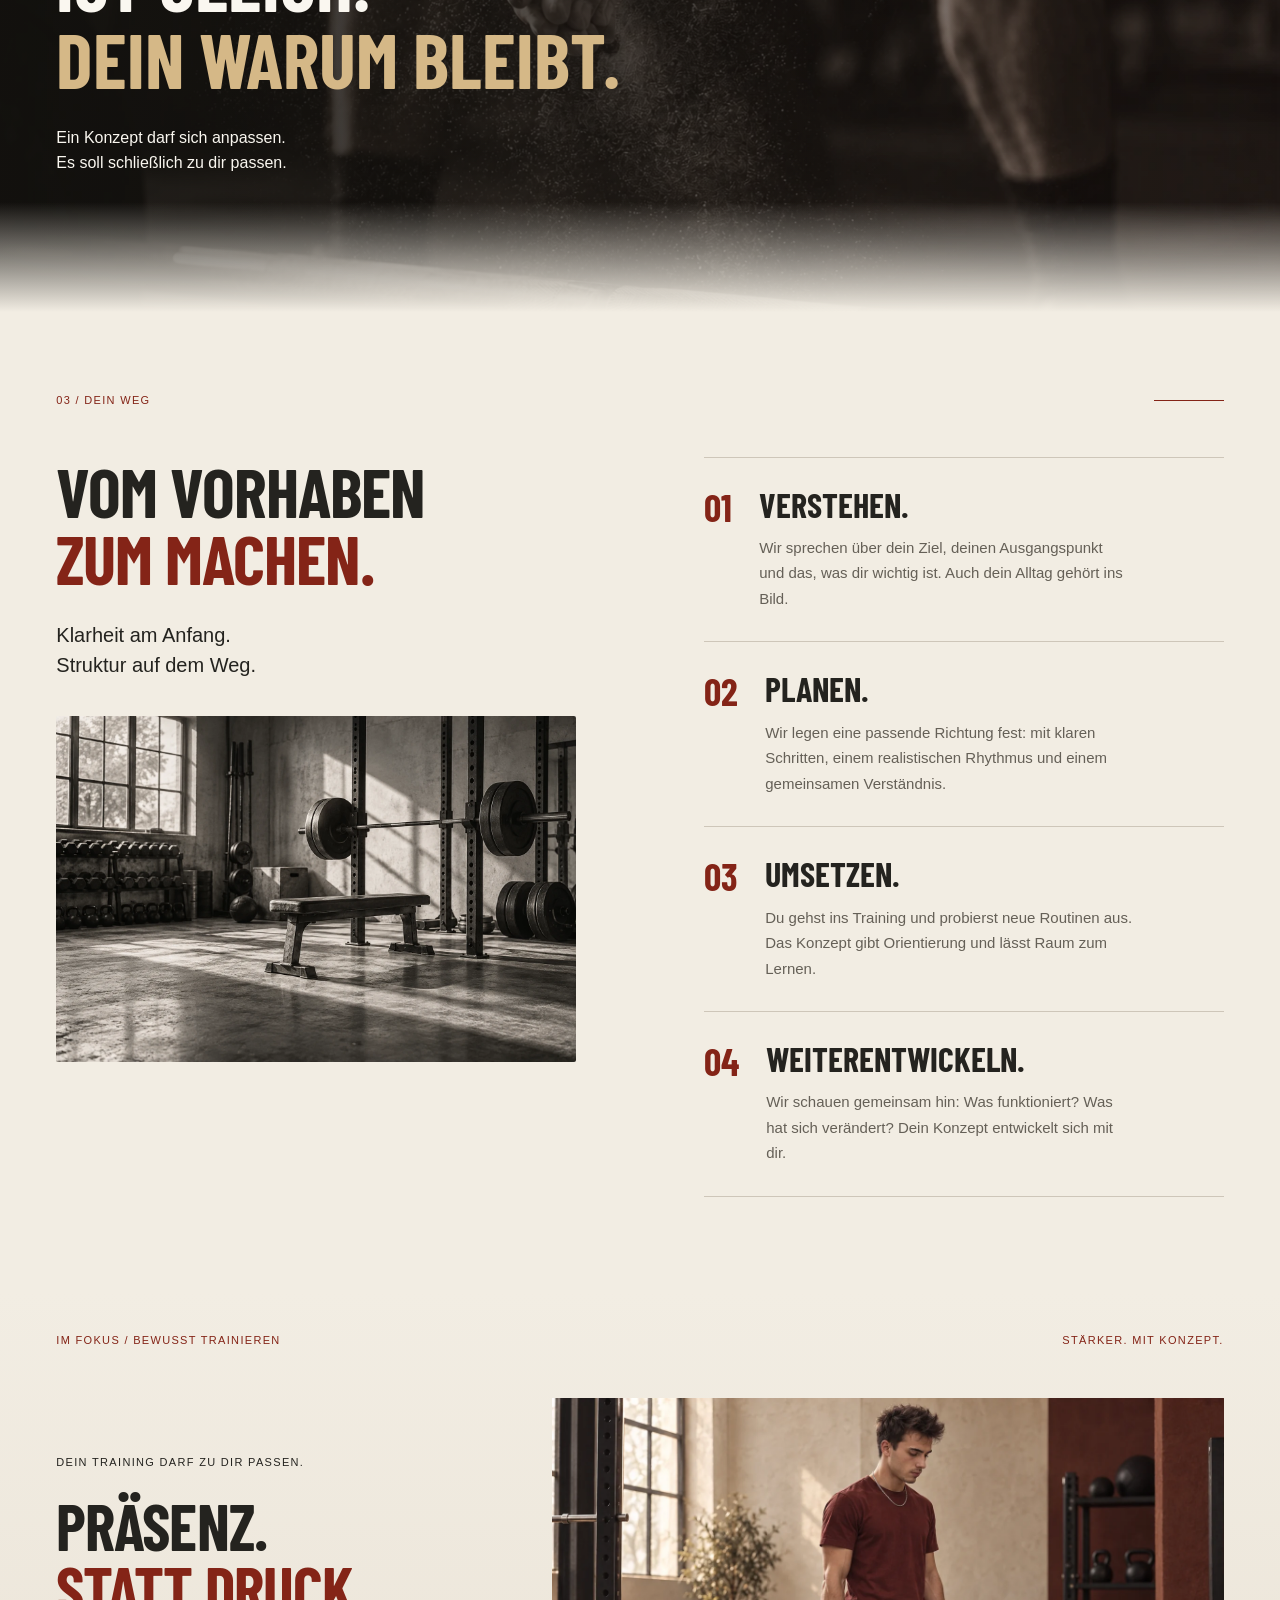
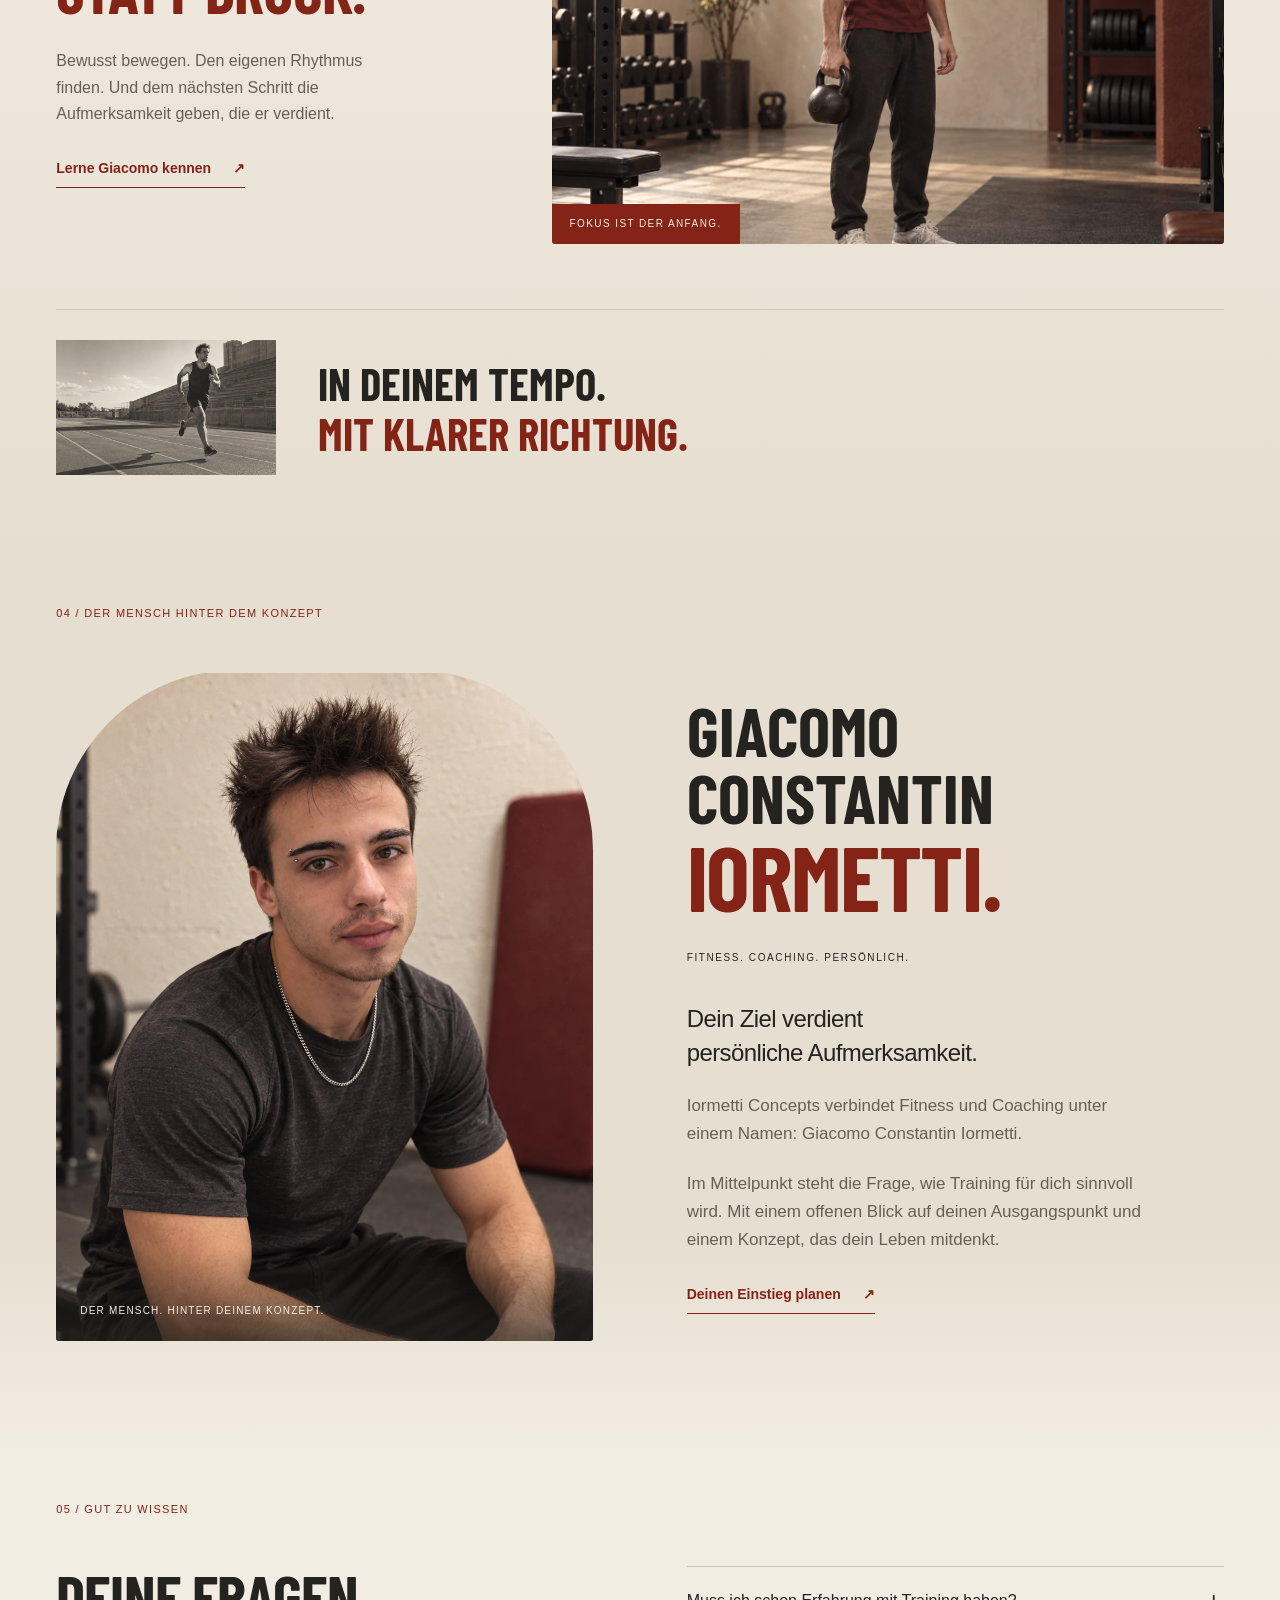
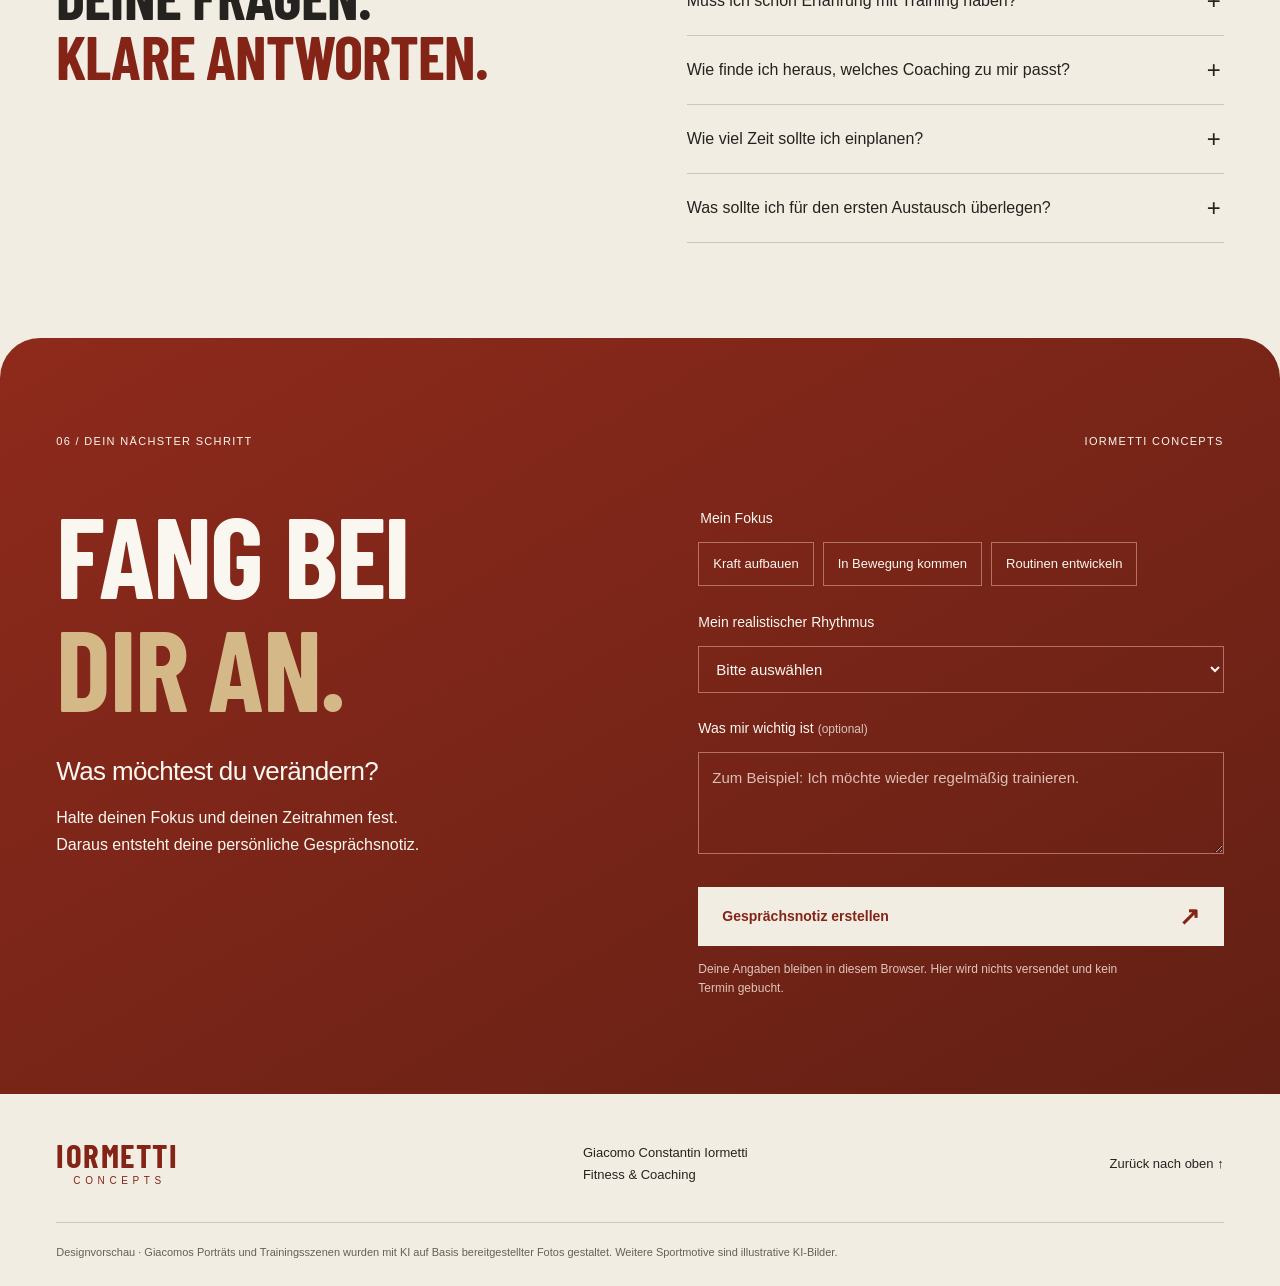
==== commit dceb2ee9: "Sync personal website edition and asset provenance" ====
--- a/site/index.html
+++ b/site/index.html
@@ -5,11 +5,12 @@
   <title>Iormetti Concepts · Fitness & Coaching</title>
   <meta name="description" content="Iormetti Concepts von Giacomo Constantin Iormetti. Fitness und Coaching mit einem klaren Konzept für Training, Routinen und deinen Alltag.">
   <meta name="robots" content="noindex,nofollow"><meta name="theme-color" content="#842417">
-  <link rel="icon" href="assets/favicon.svg" type="image/svg+xml"><link rel="stylesheet" href="styles.css">
+  <link rel="icon" href="assets/favicon.svg" type="image/svg+xml"><link rel="stylesheet" href="styles.css?v=2">
   <link rel="preload" href="assets/BarlowCondensed-Bold.ttf" as="font" type="font/ttf" crossorigin>
-  <script src="app.js" defer></script>
+  <script src="app.js?v=2" defer></script>
 </head>
 <body>
+<div class="reading-progress" aria-hidden="true"></div>
 <a class="skip" href="#main">Zum Inhalt</a>
 <header class="header">
   <a class="brand" href="#start" aria-label="Iormetti Concepts – Start"><span class="brand-name">IORMETTI<span>CONCEPTS</span></span></a>
@@ -22,9 +23,9 @@
 <section class="hero" id="start" aria-labelledby="hero-title">
   <div class="hero-copy"><p class="eyebrow">Giacomo Constantin Iormetti <span>Fitness & Coaching</span></p>
     <h1 id="hero-title">DEIN ZIEL.<br>DEIN WEG.<br><span>MIT KONZEPT.</span></h1>
-    <div class="hero-bottom"><p>Stärker werden. Routinen entwickeln.<br>Ein Training, das in dein Leben passt.</p><a class="button" href="#coaching">Entdecke dein Coaching <span aria-hidden="true">↗</span></a></div>
+    <div class="hero-bottom"><div class="coach-badge"><img src="assets/giacomo-coach.webp" alt="" width="56" height="56"><span>Dein Weg. Persönlich begleitet.</span></div><p>Stärker werden. Routinen entwickeln.<br>Ein Training, das in dein Leben passt.</p><a class="button" href="#coaching">Entdecke dein Coaching <span aria-hidden="true">↗</span></a></div>
   </div>
-  <figure class="hero-visual"><img src="assets/hero.webp" alt="Athlet läuft auf einer Laufbahn im Abendlicht" width="1536" height="1024" fetchpriority="high"><figcaption><span>FORTSCHRITT BEGINNT<br>MIT DEINEM NÄCHSTEN SCHRITT.</span><span class="figure-index">IC / 01</span></figcaption></figure>
+  <figure class="hero-visual portrait-hero"><img src="assets/giacomo-portrait.webp" alt="Giacomo Constantin Iormetti – KI-gestaltetes Porträt auf Basis seiner Fotos" width="1122" height="1402" fetchpriority="high"><figcaption><span>GIACOMO CONSTANTIN IORMETTI<br>FITNESS. COACHING. PERSÖNLICH.</span><span class="figure-index">IC / 01</span></figcaption></figure>
   <div class="hero-foot"><span>TRAINING MIT RICHTUNG.</span><a href="#konzept">Weiter entdecken <span aria-hidden="true">↓</span></a><span>PERSÖNLICH. DURCHDACHT. DEINS.</span></div>
 </section>
 <section class="manifesto section" id="konzept" aria-labelledby="concept-title">
@@ -32,6 +33,7 @@
   <div class="manifesto-grid"><h2 id="concept-title">STÄRKE IST<br>MEHR ALS<br><em>MUSKELKRAFT.</em></h2><div class="manifesto-copy reveal"><p class="lead">Ein guter Plan beginnt bei dir.<br>Und funktioniert in deinem Alltag.</p><p>Was willst du erreichen? Was lässt sich mit deinem Leben verbinden? Daraus entsteht ein Konzept, das Training, Gewohnheiten und persönliche Begleitung zusammenbringt.</p><p>Es geht um Schritte, die du verstehst. Ein Training, hinter dem du stehst. Und darum, deinen eigenen Rhythmus zu finden.</p><a class="text-link" href="#ablauf">So entsteht dein Konzept <span aria-hidden="true">↗</span></a></div></div>
   <div class="principles"><article><span class="ordinal">01</span><h3>KLARE RICHTUNG.</h3><p>Dein Ziel gibt den Rahmen. Dein Alltag bestimmt, wie wir ihn gestalten.</p></article><article><span class="ordinal">02</span><h3>BEWUSSTES TRAINING.</h3><p>Übungen und Belastung bekommen einen Sinn – passend zu deinem Ausgangspunkt.</p></article><article><span class="ordinal">03</span><h3>ECHTE ROUTINEN.</h3><p>Kleine Schritte und regelmäßige Reflexion helfen dir, deinen Weg zu finden.</p></article></div>
 </section>
+<div class="chapter-ribbon" aria-hidden="true"><span>DEIN TEMPO.</span><span>DEINE RICHTUNG.</span><span>DEIN KONZEPT.</span></div>
 <section class="coaching section" id="coaching" aria-labelledby="coaching-title">
   <div class="section-label"><span>02 / COACHING</span><span>DEIN AUSGANGSPUNKT ZÄHLT.</span></div>
   <div class="section-heading"><h2 id="coaching-title">EIN KONZEPT.<br><em>DEINE MÖGLICHKEITEN.</em></h2><p>Vom ersten bewussten Schritt bis zum gezielten Training: Wir beginnen dort, wo du gerade stehst.</p></div>
@@ -41,9 +43,10 @@
 </section>
 <section class="statement" aria-label="Unsere Haltung"><img src="assets/chalk.webp" width="1536" height="1024" loading="lazy" alt="Detailaufnahme von Händen mit Kreide vor dem Krafttraining"><div class="statement-content"><p class="eyebrow">IORMETTI CONCEPTS</p><p class="statement-title">NICHT JEDER TAG<br>IST GLEICH.<br><span>DEIN WARUM BLEIBT.</span></p><p>Ein Konzept darf sich anpassen.<br>Es soll schließlich zu dir passen.</p></div></section>
 <section class="process section" id="ablauf" aria-labelledby="process-title"><div class="section-label"><span>03 / DEIN WEG</span><span class="short-line"></span></div><div class="process-grid"><div><h2 id="process-title">VOM VORHABEN<br><em>ZUM MACHEN.</em></h2><p class="process-intro">Klarheit am Anfang.<br>Struktur auf dem Weg.</p><figure class="process-image"><img src="assets/studio.webp" width="1536" height="1024" loading="lazy" alt="Ruhiger Trainingsraum mit Bank und Gewichten im natürlichen Licht"></figure></div><ol class="steps"><li><span>01</span><div><h3>VERSTEHEN.</h3><p>Wir sprechen über dein Ziel, deinen Ausgangspunkt und das, was dir wichtig ist. Auch dein Alltag gehört ins Bild.</p></div></li><li><span>02</span><div><h3>PLANEN.</h3><p>Wir legen eine passende Richtung fest: mit klaren Schritten, einem realistischen Rhythmus und einem gemeinsamen Verständnis.</p></div></li><li><span>03</span><div><h3>UMSETZEN.</h3><p>Du gehst ins Training und probierst neue Routinen aus. Das Konzept gibt Orientierung und lässt Raum zum Lernen.</p></div></li><li><span>04</span><div><h3>WEITERENTWICKELN.</h3><p>Wir schauen gemeinsam hin: Was funktioniert? Was hat sich verändert? Dein Konzept entwickelt sich mit dir.</p></div></li></ol></div></section>
-<section class="person section" id="giacomo" aria-labelledby="person-title"><div class="section-label"><span>04 / DER MENSCH HINTER DEM KONZEPT</span></div><div class="person-grid"><div class="person-name"><p>GIACOMO<br>CONSTANTIN</p><h2 id="person-title">IORMETTI.</h2><span>FITNESS. COACHING. PERSÖNLICH.</span></div><div class="person-copy"><p class="lead">Dein Ziel verdient<br>persönliche Aufmerksamkeit.</p><p>Iormetti Concepts verbindet Fitness und Coaching unter einem Namen: Giacomo Constantin Iormetti.</p><p>Im Mittelpunkt steht die Frage, wie Training für dich sinnvoll wird. Mit einem offenen Blick auf deinen Ausgangspunkt und einem Konzept, das dein Leben mitdenkt.</p><a class="text-link" href="#einstieg">Deinen Einstieg planen <span aria-hidden="true">↗</span></a></div></div></section>
+<section class="training-story section" aria-labelledby="training-story-title"><div class="section-label"><span>IM FOKUS / BEWUSST TRAINIEREN</span><span>STÄRKER. MIT KONZEPT.</span></div><div class="training-story-grid"><div class="training-story-copy reveal"><p class="eyebrow">DEIN TRAINING DARF ZU DIR PASSEN.</p><h2 id="training-story-title">PRÄSENZ.<br><em>STATT DRUCK.</em></h2><p>Bewusst bewegen. Den eigenen Rhythmus finden. Und dem nächsten Schritt die Aufmerksamkeit geben, die er verdient.</p><a class="text-link" href="#giacomo">Lerne Giacomo kennen <span aria-hidden="true">↗</span></a></div><figure class="training-story-image reveal"><img src="assets/giacomo-training.webp" alt="Giacomo mit einer Kettlebell – KI-gestaltete Trainingsszene" width="1536" height="1024" loading="lazy"><figcaption>FOKUS IST DER ANFANG.</figcaption></figure></div><div class="athletic-strip"><figure><img src="assets/hero.webp" width="1536" height="1024" loading="lazy" alt="Illustrativer Läufer auf einer sonnigen Laufbahn"></figure><p>IN DEINEM TEMPO.<br><span>MIT KLARER RICHTUNG.</span></p></div></section>
+<section class="person section" id="giacomo" aria-labelledby="person-title"><div class="section-label"><span>04 / DER MENSCH HINTER DEM KONZEPT</span></div><div class="person-grid"><figure class="person-portrait reveal"><img src="assets/giacomo-coach.webp" alt="Giacomo im Trainingsumfeld – KI-gestaltetes Motiv auf Basis seiner Fotos" width="1122" height="1402" loading="lazy"><figcaption>DER MENSCH. HINTER DEINEM KONZEPT.</figcaption></figure><div class="person-editorial"><div class="person-name"><p>GIACOMO<br>CONSTANTIN</p><h2 id="person-title">IORMETTI.</h2><span>FITNESS. COACHING. PERSÖNLICH.</span></div><div class="person-copy"><p class="lead">Dein Ziel verdient<br>persönliche Aufmerksamkeit.</p><p>Iormetti Concepts verbindet Fitness und Coaching unter einem Namen: Giacomo Constantin Iormetti.</p><p>Im Mittelpunkt steht die Frage, wie Training für dich sinnvoll wird. Mit einem offenen Blick auf deinen Ausgangspunkt und einem Konzept, das dein Leben mitdenkt.</p><a class="text-link" href="#einstieg">Deinen Einstieg planen <span aria-hidden="true">↗</span></a></div></div></div></section>
 <section class="faq section" aria-labelledby="faq-title"><div class="section-label"><span>05 / GUT ZU WISSEN</span></div><div class="faq-grid"><h2 id="faq-title">DEINE FRAGEN.<br><em>KLARE ANTWORTEN.</em></h2><div class="questions"><details><summary>Muss ich schon Erfahrung mit Training haben?</summary><p>Dein bisheriges Training ist ein Ausgangspunkt für das Gespräch. Sag einfach, wo du stehst und was du dir wünschst. Daraus lässt sich klären, welche Begleitung zu dir passt.</p></details><details><summary>Wie finde ich heraus, welches Coaching zu mir passt?</summary><p>Beginne mit deinem Ziel: mehr Kraft, mehr Bewegung oder verlässlichere Routinen. Im persönlichen Austausch werden daraus konkrete nächste Schritte.</p></details><details><summary>Wie viel Zeit sollte ich einplanen?</summary><p>Das hängt von deinem Ziel und deinem Alltag ab. Dein verfügbarer Zeitrahmen gehört deshalb von Anfang an zur Planung.</p></details><details><summary>Was sollte ich für den ersten Austausch überlegen?</summary><p>Was möchtest du verändern? Wie sieht dein Training aktuell aus? Welcher Rhythmus wäre realistisch? Drei ehrliche Antworten reichen als guter Gesprächseinstieg.</p></details></div></div></section>
-<section class="entry section" id="einstieg" aria-labelledby="entry-title"><div class="section-label"><span>06 / DEIN NÄCHSTER SCHRITT</span><span>IORMETTI CONCEPTS</span></div><div class="entry-grid"><div><h2 id="entry-title">FANG BEI<br><em>DIR AN.</em></h2><p class="lead">Was möchtest du verändern?</p><p>Halte deinen Fokus und deinen Zeitrahmen fest. Daraus entsteht deine persönliche Gesprächsnotiz.</p></div><form id="entry-form"><fieldset><legend>Mein Fokus</legend><div class="goal-options"><label><input type="radio" name="goal" value="Kraft aufbauen" required><span>Kraft aufbauen</span></label><label><input type="radio" name="goal" value="In Bewegung kommen"><span>In Bewegung kommen</span></label><label><input type="radio" name="goal" value="Routinen entwickeln"><span>Routinen entwickeln</span></label></div></fieldset><label class="field-label" for="rhythm">Mein realistischer Rhythmus</label><select id="rhythm" name="rhythm" required><option value="">Bitte auswählen</option><option>Einmal pro Woche</option><option>Zweimal pro Woche</option><option>Dreimal pro Woche oder öfter</option><option>Das möchte ich gemeinsam herausfinden</option></select><label class="field-label" for="note">Was mir wichtig ist <span>(optional)</span></label><textarea id="note" name="note" rows="3" maxlength="600" placeholder="Zum Beispiel: Ich möchte wieder regelmäßig trainieren."></textarea><button class="button light" type="submit">Gesprächsnotiz erstellen <span aria-hidden="true">↗</span></button><p class="form-note">Deine Angaben bleiben in diesem Browser. Hier wird nichts versendet und kein Termin gebucht.</p><div id="entry-result" class="entry-result" hidden tabindex="-1" role="status"><h3>DEIN ERSTER SCHRITT STEHT.</h3><p id="result-copy"></p><button class="text-link" id="download-note" type="button">Notiz herunterladen ↓</button></div></form></div></section>
+<section class="entry section" id="einstieg" aria-labelledby="entry-title"><div class="section-label"><span>06 / DEIN NÄCHSTER SCHRITT</span><span>IORMETTI CONCEPTS</span></div><div class="entry-grid"><div><h2 id="entry-title">FANG BEI<br><em>DIR AN.</em></h2><p class="lead">Was möchtest du verändern?</p><p>Halte deinen Fokus und deinen Zeitrahmen fest. Daraus entsteht deine persönliche Gesprächsnotiz.</p></div><form id="entry-form"><fieldset><legend>Mein Fokus</legend><div class="goal-options"><label><input type="radio" name="goal" value="Kraft aufbauen" required><span>Kraft aufbauen</span></label><label><input type="radio" name="goal" value="In Bewegung kommen"><span>In Bewegung kommen</span></label><label><input type="radio" name="goal" value="Routinen entwickeln"><span>Routinen entwickeln</span></label></div></fieldset><label class="field-label" for="rhythm">Mein realistischer Rhythmus</label><select id="rhythm" name="rhythm" required><option value="">Bitte auswählen</option><option>Einmal pro Woche</option><option>Zweimal pro Woche</option><option>Dreimal pro Woche oder öfter</option><option>Das möchte ich gemeinsam herausfinden</option></select><label class="field-label" for="note">Was mir wichtig ist <span>(optional)</span></label><textarea id="note" name="note" rows="3" maxlength="600" placeholder="Zum Beispiel: Ich möchte wieder regelmäßig trainieren."></textarea><button class="button light" type="submit" disabled>Gesprächsnotiz erstellen <span aria-hidden="true">↗</span></button><noscript><p>Für die lokale Gesprächsnotiz bitte JavaScript aktivieren. Das Formular ist ohne JavaScript gesperrt; es werden keine Angaben gesendet.</p></noscript><p class="form-note">Deine Angaben bleiben in diesem Browser. Hier wird nichts versendet und kein Termin gebucht.</p><div id="entry-result" class="entry-result" hidden tabindex="-1" role="status"><h3>DEIN ERSTER SCHRITT STEHT.</h3><p id="result-copy"></p><button class="text-link" id="download-note" type="button">Notiz herunterladen ↓</button></div></form></div></section>
 </main>
-<footer class="footer"><a class="brand" href="#start"><span class="brand-name">IORMETTI<span>CONCEPTS</span></span></a><p>Giacomo Constantin Iormetti<br>Fitness & Coaching</p><a href="#start" class="top-link">Zurück nach oben ↑</a><small>Designvorschau · Bildmotive sind KI-generierte Illustrationen, keine Kundenporträts.</small></footer>
+<footer class="footer"><a class="brand" href="#start"><span class="brand-name">IORMETTI<span>CONCEPTS</span></span></a><p>Giacomo Constantin Iormetti<br>Fitness & Coaching</p><a href="#start" class="top-link">Zurück nach oben ↑</a><small>Designvorschau · Giacomos Porträts und Trainingsszenen wurden mit KI auf Basis bereitgestellter Fotos gestaltet. Weitere Sportmotive sind illustrative KI-Bilder.</small></footer>
 </body></html>
--- a/site/styles.css
+++ b/site/styles.css
@@ -5,3 +5,48 @@
 @media(max-width:1100px){.header{height:85px}.desktop-nav{gap:22px}.hero{grid-template-columns:1.1fr 1fr}.hero-visual{min-height:590px;margin-left:15px}h1{font-size:9.1vw}.hero-copy{padding-top:35px}.hero .eyebrow{font-size:10px}.hero-bottom p{font-size:15px}.hero-foot>span:last-child{display:none}.section{padding-top:75px;padding-bottom:75px}.manifesto-grid,.process-grid,.person-grid,.faq-grid,.entry-grid{gap:6%}.service-grid{gap:18px}.service h3{font-size:29px}.section-heading p{max-width:260px}.principles{gap:4%}.principles h3{font-size:25px}.principles article{padding-left:35px}}
 @media(max-width:760px){html{scroll-padding-top:92px}.header{height:78px;gap:18px}.brand-name{font-size:29px}.brand-name>span{font-size:8px}.desktop-nav,.header-cta{display:none}.menu-toggle{display:flex;gap:15px;align-items:center;background:none;border:0;color:var(--red);padding:12px 0;font-size:14px;min-height:44px}.menu-icon{display:block;width:23px;height:13px;border-top:1px solid currentColor;border-bottom:1px solid currentColor;position:relative}.menu-toggle[aria-expanded=true] .menu-icon{border:0}.menu-toggle[aria-expanded=true] .menu-icon:before,.menu-toggle[aria-expanded=true] .menu-icon:after{content:'';position:absolute;inset:6px 0 auto;height:1px;background:currentColor;transform:rotate(45deg)}.menu-toggle[aria-expanded=true] .menu-icon:after{transform:rotate(-45deg)}.mobile-nav:not([hidden]){display:flex;position:absolute;top:77px;left:0;right:0;background:var(--paper);border-bottom:1px solid var(--line);padding:24px var(--gutter) 35px;flex-direction:column;box-shadow:0 20px 25px #24231f15}.mobile-nav>a{font:36px/1.25 var(--display);padding:12px 0;color:var(--red)}body.menu-open{overflow:hidden}.hero{display:flex;flex-direction:column;padding-top:0}.hero-copy{padding:28px 0 32px}.hero .eyebrow{display:flex;justify-content:space-between;align-items:flex-start;gap:16px;font-size:9px;letter-spacing:.06em}.hero .eyebrow span{max-width:75px;text-align:right}.hero h1{font-size:clamp(59px,13.9vw,100px);line-height:.98;margin:28px 0 25px;letter-spacing:-.015em}.hero-bottom{max-width:none}.hero-bottom p{font-size:16px;line-height:1.65;margin-bottom:21px}.hero-bottom .button{width:100%;font-size:14px;padding:16px 20px}.hero-visual{margin:0;min-height:0;aspect-ratio:4/3}.hero-visual img{object-position:59% 50%}.hero-visual figcaption{left:17px;right:17px;bottom:17px;font-size:9px}.hero-foot{min-height:61px;gap:10px}.hero-foot>span{font-size:9px;letter-spacing:.07em}.hero-foot a{font-size:11px}.hero-foot a span{margin-left:10px}.section{padding:65px var(--gutter)}.section-label{margin-bottom:30px;font-size:9px;letter-spacing:.1em}.section-label>span:nth-child(2):not(.short-line){max-width:130px;text-align:right}.manifesto-grid,.process-grid,.person-grid,.faq-grid,.entry-grid{display:block}h2{font-size:clamp(44px,11.5vw,76px)}.manifesto-copy{padding-top:30px}.lead{font-size:24px}.manifesto-copy p+p{font-size:16px;margin-top:19px}.text-link{font-size:14px}.principles{display:block;margin-top:38px;padding-top:0}.principles article{padding:25px 0 25px 49px;border-bottom:1px solid var(--line)}.ordinal{top:27px}.principles h3{font-size:29px}.principles p{font-size:15px}.section-heading{display:block;margin-bottom:30px}.section-heading h2{font-size:clamp(43px,10.4vw,76px)}.section-heading p{max-width:none;margin-top:24px;font-size:16px}.service-grid{display:block}.service+.service{margin-top:44px}.service figure{aspect-ratio:5/4}.service img{object-position:center 38%}.service h3{font-size:35px;margin:21px 0 13px}.service p{max-width:none;font-size:16px}.service .text-link{margin-top:20px;font-size:14px}.statement{min-height:490px}.statement>img{object-position:65% center;opacity:.48}.statement-content{padding:65px var(--gutter)}.statement-title{font-size:clamp(42px,10.4vw,75px);line-height:1.02}.statement:after{background:linear-gradient(90deg,rgba(18,17,14,.65),rgba(18,17,14,.15))}.process h2{font-size:clamp(45px,11.3vw,76px)}.process-intro{font-size:19px;margin-top:24px}.process-image{margin:28px 0 35px;max-width:none}.steps li{padding:26px 0;gap:22px}.steps p{font-size:16px;max-width:none}.person-name>p{font-size:clamp(58px,14vw,98px)}.person-name h2{font-size:clamp(76px,18vw,140px);margin-bottom:24px}.person-copy{margin-top:33px}.person-copy>p+p{font-size:16px}.faq h2{font-size:clamp(43px,10.3vw,70px);margin-bottom:30px}summary{font-size:16px}.entry h2{font-size:clamp(88px,23vw,160px)}.entry .lead{font-size:25px;margin-top:24px}.entry form{margin-top:34px}.goal-options span{font-size:13px}.entry-grid>div>p:last-child{max-width:none}.footer{grid-template-columns:1fr auto;padding-top:33px;gap:25px 12px}.footer>p{grid-column:1;grid-row:2}.footer .top-link{font-size:11px}.footer small{font-size:10px;line-height:1.6}.motion .reveal{transform:translateY(16px)}}
 @media(prefers-reduced-motion:reduce){html{scroll-behavior:auto}*,*:before,*:after{animation:none!important;transition:none!important}.motion .reveal{opacity:1;transform:none}.button:hover,.service:hover img{transform:none}}
+
+.button:disabled{opacity:.65;transform:none}
+@media(max-width:760px){.mobile-nav:not([hidden]){max-height:calc(100vh - 78px);max-height:calc(100dvh - 78px);overflow-y:auto;overscroll-behavior:contain}html:not(.js) .menu-toggle{display:none}html:not(.js) .header{height:auto;min-height:78px;flex-wrap:wrap;padding-top:18px;padding-bottom:16px}html:not(.js) .desktop-nav{display:flex;flex-wrap:wrap;gap:10px 22px;width:100%}html:not(.js) .desktop-nav a{padding:5px 0}select,textarea{font-size:16px}}
+
+/* Personal editorial edition — motion is an enhancement, never a prerequisite. */
+:root{--ease-editorial:cubic-bezier(.22,1,.36,1)}
+.reading-progress{position:fixed;inset:0 0 auto;height:3px;background:var(--gold);transform:scaleX(0);transform-origin:left;z-index:60;pointer-events:none}
+.header{background:rgba(242,237,227,.96);transition:box-shadow .4s,border-color .4s;backdrop-filter:blur(14px)}
+.header.scrolled{box-shadow:0 8px 30px #24231f0b;border-color:#cec6b988}
+.hero{padding-top:24px}.hero-copy{padding-top:28px;padding-bottom:40px}.hero h1{font-size:clamp(64px,7.65vw,140px);margin-right:0}
+.hero-visual.portrait-hero{min-height:640px;background:#cabeaa;border-radius:180px 180px 0 0;isolation:isolate}
+.portrait-hero img{object-position:center 18%;transform:translate3d(0,var(--parallax-y,0px),0) scale(1.045)}
+.portrait-hero:after{inset:65% 0 0;background:linear-gradient(transparent,#24231fc4)}
+.coach-badge{display:flex;align-items:center;gap:13px;margin:0 0 22px;color:var(--muted);font-size:12px;letter-spacing:.015em}
+.coach-badge img{width:45px;height:45px;border-radius:50%;object-position:50% 20%;border:2px solid var(--paper-light)}
+.hero-foot{margin-top:24px}.manifesto{padding-top:110px;padding-bottom:75px}
+.chapter-ribbon{display:flex;justify-content:space-between;gap:25px;max-width:1920px;margin:auto;padding:36px var(--gutter) 55px;font:700 clamp(23px,3.3vw,56px)/1 var(--display);color:var(--red);border-top:1px solid var(--line);overflow:hidden}
+.chapter-ribbon span:nth-child(2){color:var(--muted)}
+.coaching{position:relative;border-radius:40px 40px 0 0;background:linear-gradient(160deg,#8e2a1c 0%,#842417 65%,#421e18 100%);padding-bottom:130px}
+.service figure{border-radius:3px 3px 0 0}.service:nth-child(2){transition-delay:90ms}.service:nth-child(3){transition-delay:180ms}
+.service .text-link{transition:gap .3s}.service .text-link:hover{gap:32px}
+.statement{isolation:isolate;background:#281d19}.statement>img{transform:translate3d(0,var(--parallax-y,0px),0) scale(1.09)}
+.statement:before{content:'';position:absolute;inset:0;z-index:1;background:linear-gradient(#421e18,transparent 22%,transparent 82%,var(--paper));pointer-events:none}
+.statement:after{z-index:0}.statement-content{z-index:2;padding-top:100px;padding-bottom:120px}
+.process{padding-top:80px}.process-image{overflow:hidden;border-radius:2px}.steps li{transition:background .4s,padding .4s}.steps li.in-view{background:#e7dfd144;padding-left:14px}
+.training-story{background:linear-gradient(var(--paper),#e6ded0);padding-top:40px;padding-bottom:85px}
+.training-story-grid{display:grid;grid-template-columns:.8fr 1.3fr;gap:7%;align-items:center}
+.training-story-copy h2{font-size:clamp(43px,5vw,83px);margin:22px 0 28px}.training-story-copy>p:not(.eyebrow){max-width:355px;color:var(--muted);font-size:16px}
+.training-story-image{position:relative;overflow:hidden;border-radius:3px;aspect-ratio:3/2}
+.training-story-image img{object-position:center;transform:translate3d(0,var(--parallax-y,0px),0) scale(1.07)}
+.training-story-image figcaption{position:absolute;bottom:0;left:0;background:var(--red);color:var(--paper);font-size:10px;letter-spacing:.14em;padding:12px 18px}
+.athletic-strip{display:grid;grid-template-columns:220px 1fr;align-items:center;gap:42px;margin-top:65px;padding-top:30px;border-top:1px solid #b6aa9877}
+.athletic-strip figure{height:135px;overflow:hidden}.athletic-strip img{object-position:65% center}.athletic-strip p{font:700 clamp(28px,3.5vw,57px)/1.12 var(--display)}.athletic-strip p span{color:var(--red)}
+.person{position:relative;padding-top:45px;padding-bottom:120px;background:linear-gradient(#e6ded0 75%,var(--paper))}
+.person-grid{grid-template-columns:1fr 1fr;align-items:center;gap:8%}.person-portrait{position:relative;aspect-ratio:4/5;overflow:hidden;border-radius:180px 180px 3px 3px}
+.person-portrait img{object-position:50% 20%;transform:translate3d(0,var(--parallax-y,0px),0) scale(1.045)}
+.person-portrait figcaption{position:absolute;bottom:0;left:0;right:0;padding:55px 24px 22px;background:linear-gradient(transparent,#24231fb0);color:var(--paper);font-size:10px;letter-spacing:.12em}
+.person-name>p{font-size:clamp(45px,5.3vw,88px)}.person-name h2{font-size:clamp(65px,7.2vw,120px);margin-bottom:22px}.person-copy{margin-top:32px;padding:0}.person-copy .lead{font-size:24px}
+.faq{padding-top:40px}.entry{background:linear-gradient(150deg,#8e2a1c,#632014);border-radius:40px 40px 0 0;position:relative}.entry h2{font-size:clamp(75px,9vw,155px)}
+.button{transition:background .25s,transform .4s var(--ease-editorial),box-shadow .4s}.button:hover{box-shadow:0 10px 25px #24231f1a}.button>span{transition:transform .3s}.button:hover>span{transform:translate(3px,-3px)}
+.motion .reveal{transition:opacity .85s var(--ease-editorial),transform 1.05s var(--ease-editorial);transform:translateY(30px)}.motion .reveal.visible{transform:none}
+@media(min-width:1101px){.process-grid>div:first-child{position:sticky;top:130px;align-self:start}.steps li{min-height:170px}}
+@media(max-width:1100px){.hero-visual.portrait-hero{min-height:590px;border-radius:130px 130px 0 0}.hero h1{font-size:7.8vw}.person-grid{gap:6%}.person-name>p{font-size:5.5vw}.person-name h2{font-size:7vw}.person-copy .lead{font-size:21px}}
+@media(max-width:760px){.hero{padding-top:0}.hero-copy{padding-top:25px;padding-bottom:25px}.hero h1{font-size:clamp(58px,13.2vw,96px);margin:26px 0}.coach-badge{margin-bottom:18px}.hero-visual.portrait-hero{min-height:0;aspect-ratio:4/5;max-height:none;border-radius:120px 120px 0 0}.portrait-hero img{object-position:50% 15%}.hero-foot{margin-top:18px}.manifesto{padding-top:65px;padding-bottom:45px}.chapter-ribbon{padding:25px var(--gutter) 38px;gap:14px;font-size:clamp(16px,4.6vw,28px)}.coaching,.entry{border-radius:26px 26px 0 0}.coaching{padding-bottom:85px}.statement-content{padding-top:85px;padding-bottom:100px}.training-story{padding-top:15px;padding-bottom:55px}.training-story-grid{display:flex;flex-direction:column;gap:30px;align-items:stretch}.training-story-copy h2{font-size:clamp(48px,12vw,80px)}.training-story-copy>p:not(.eyebrow){max-width:none}.training-story-image{aspect-ratio:6/5}.training-story-image img{object-position:50% center}.athletic-strip{grid-template-columns:95px 1fr;gap:18px;margin-top:36px;padding-top:25px}.athletic-strip figure{height:110px}.athletic-strip p{font-size:clamp(22px,5.6vw,36px)}.person{padding-top:25px;padding-bottom:75px}.person-grid{display:flex;flex-direction:column;gap:34px;align-items:stretch}.person-portrait{aspect-ratio:4/5;border-radius:120px 120px 3px 3px}.person-name>p{font-size:clamp(55px,14vw,96px)}.person-name h2{font-size:clamp(74px,18vw,128px)}.person-copy{margin-top:25px}.person-copy .lead{font-size:24px}.faq{padding-top:20px}.steps li.in-view{padding-left:8px}.entry h2{font-size:clamp(82px,21vw,140px)}.motion .reveal{transform:translateY(18px);transition-delay:0s!important}}
+@media(prefers-reduced-motion:reduce){.reading-progress{display:none}.portrait-hero img,.person-portrait img,.training-story-image img,.statement>img{transform:none!important}.motion .reveal{opacity:1;transform:none}.steps li.in-view{padding-left:0}.header{backdrop-filter:none}}
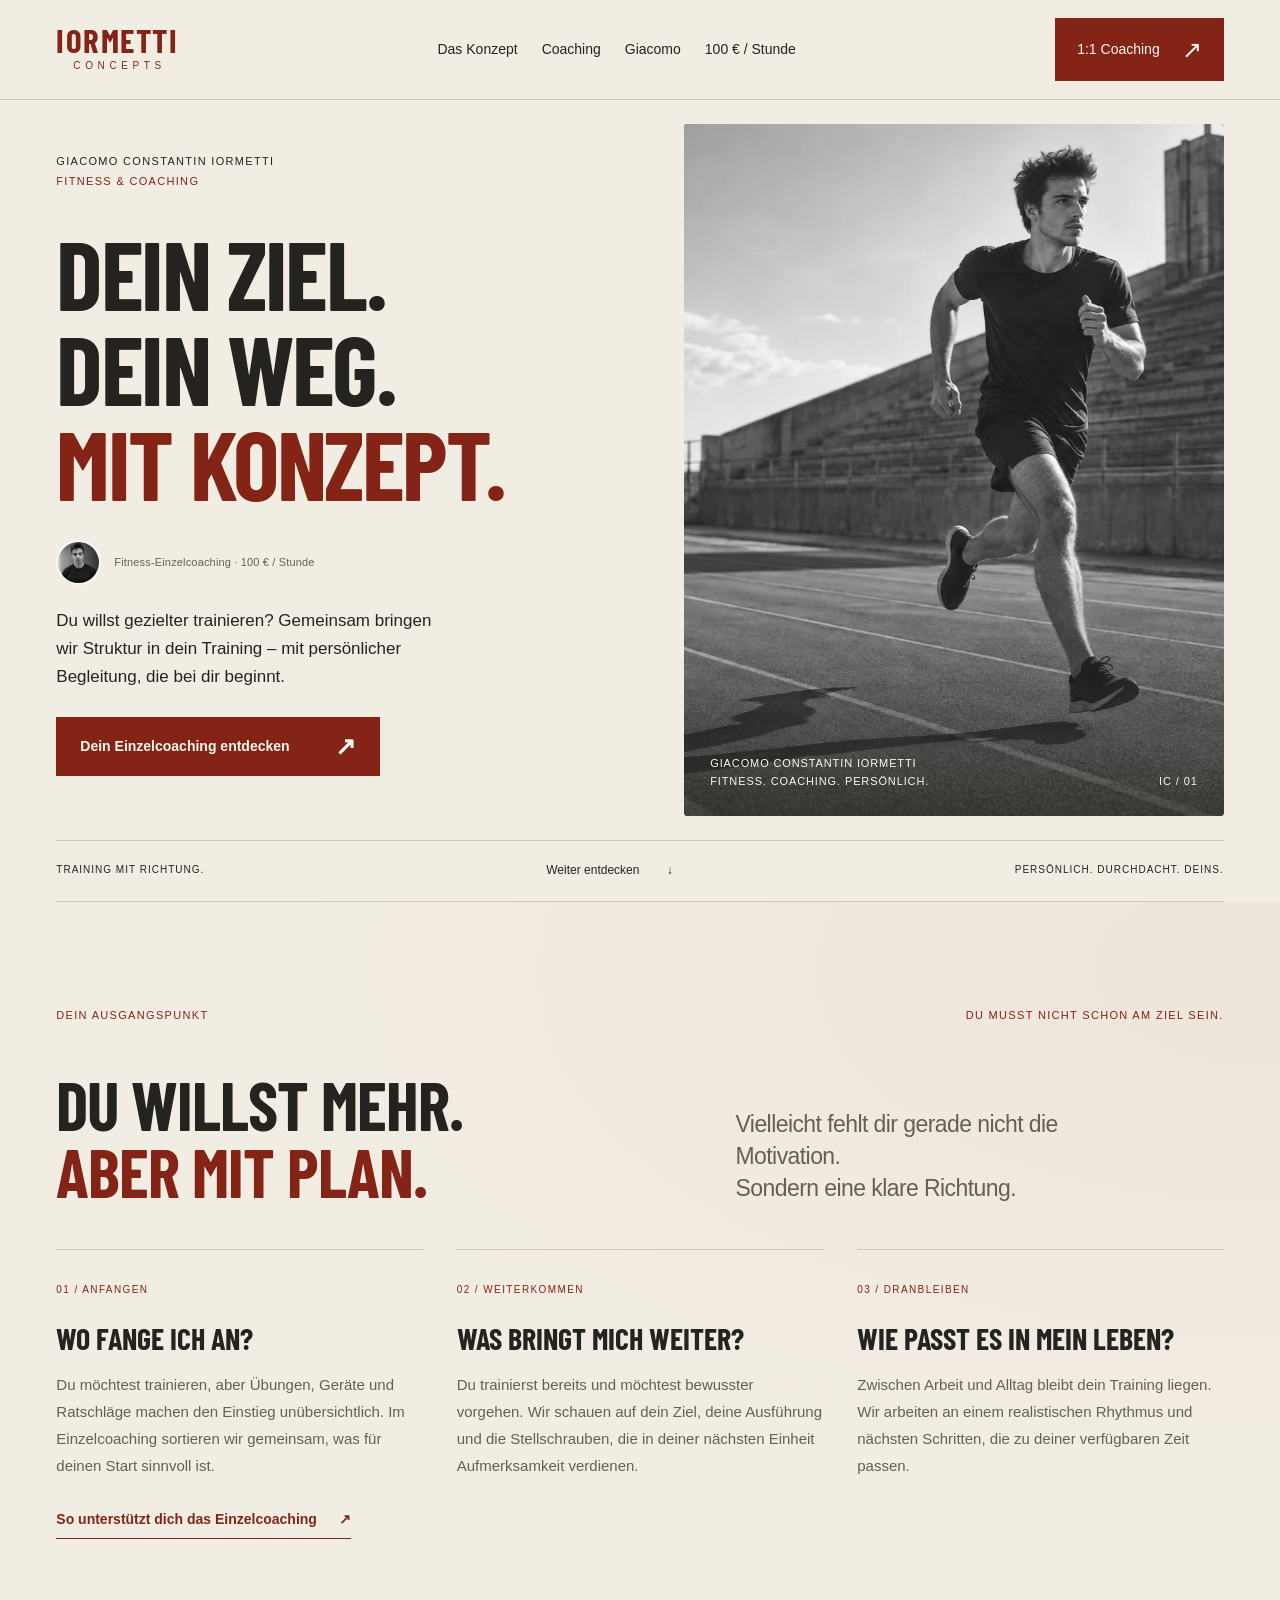
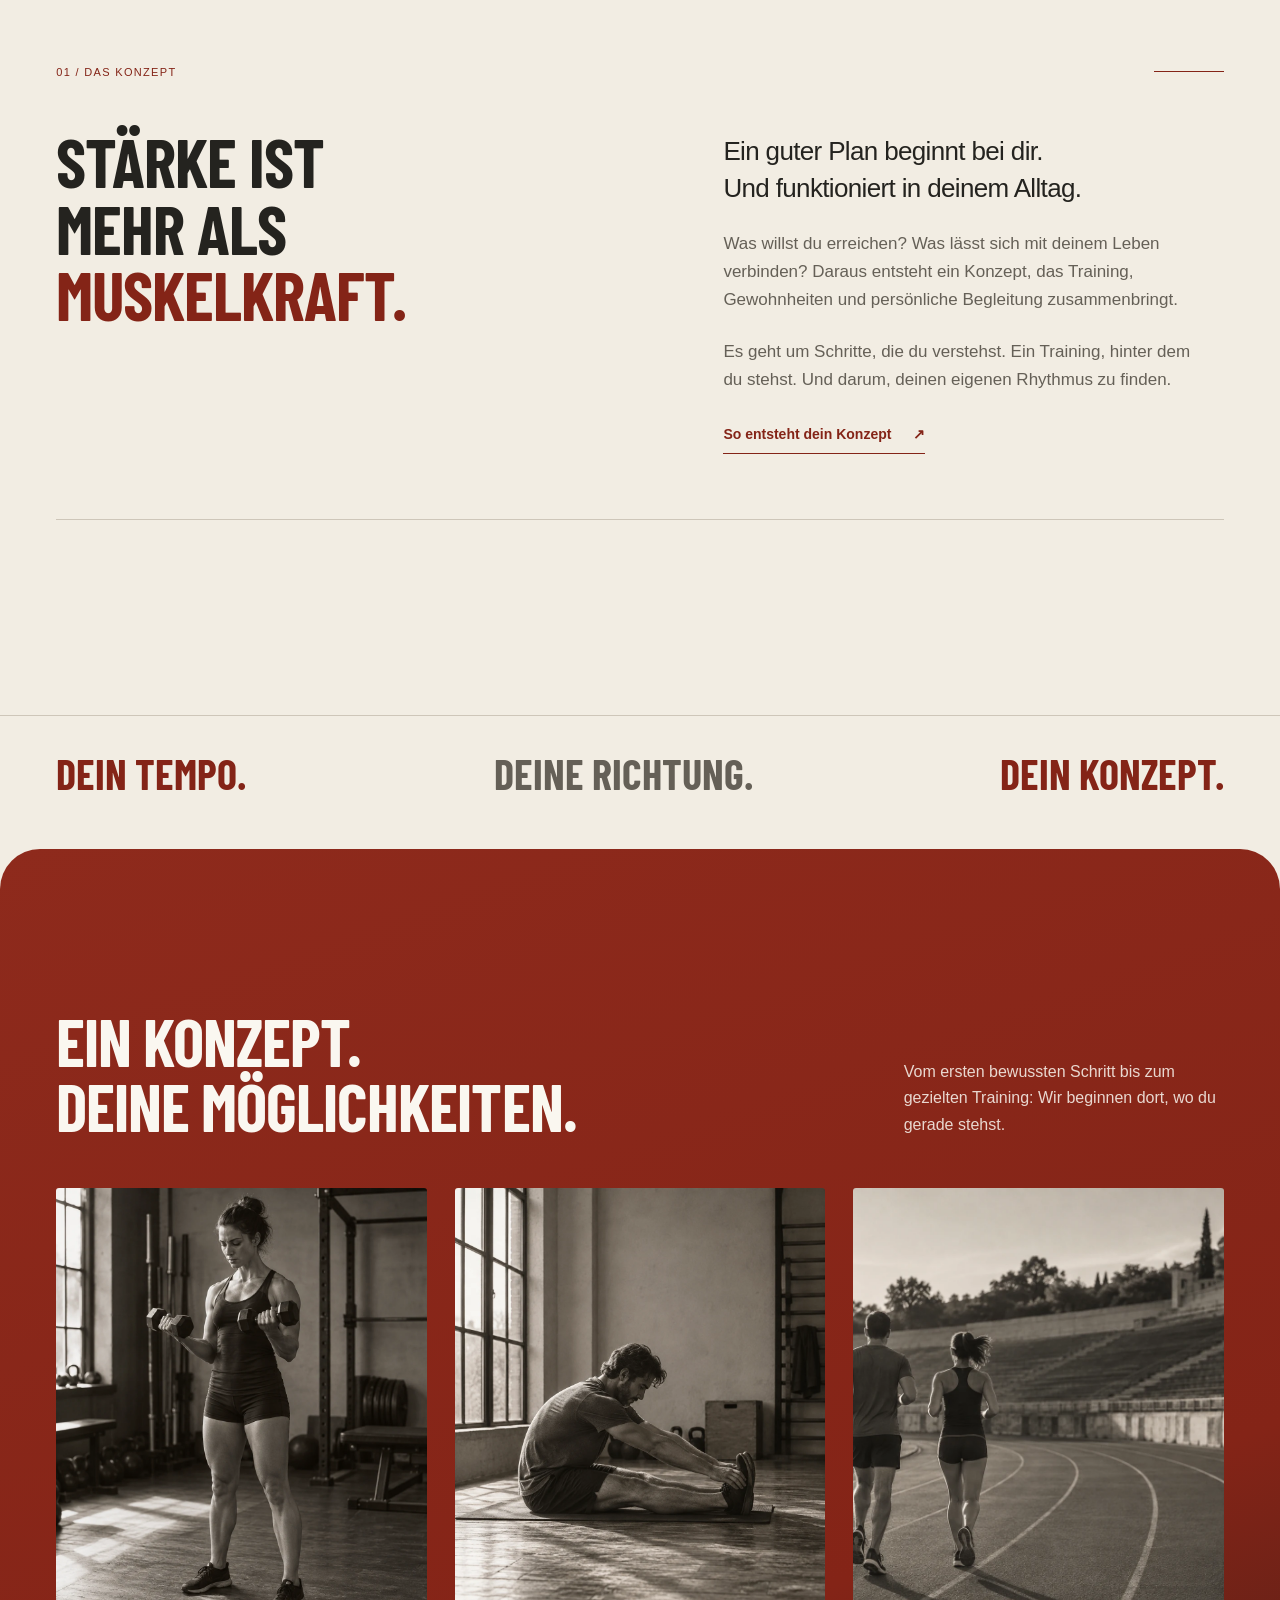
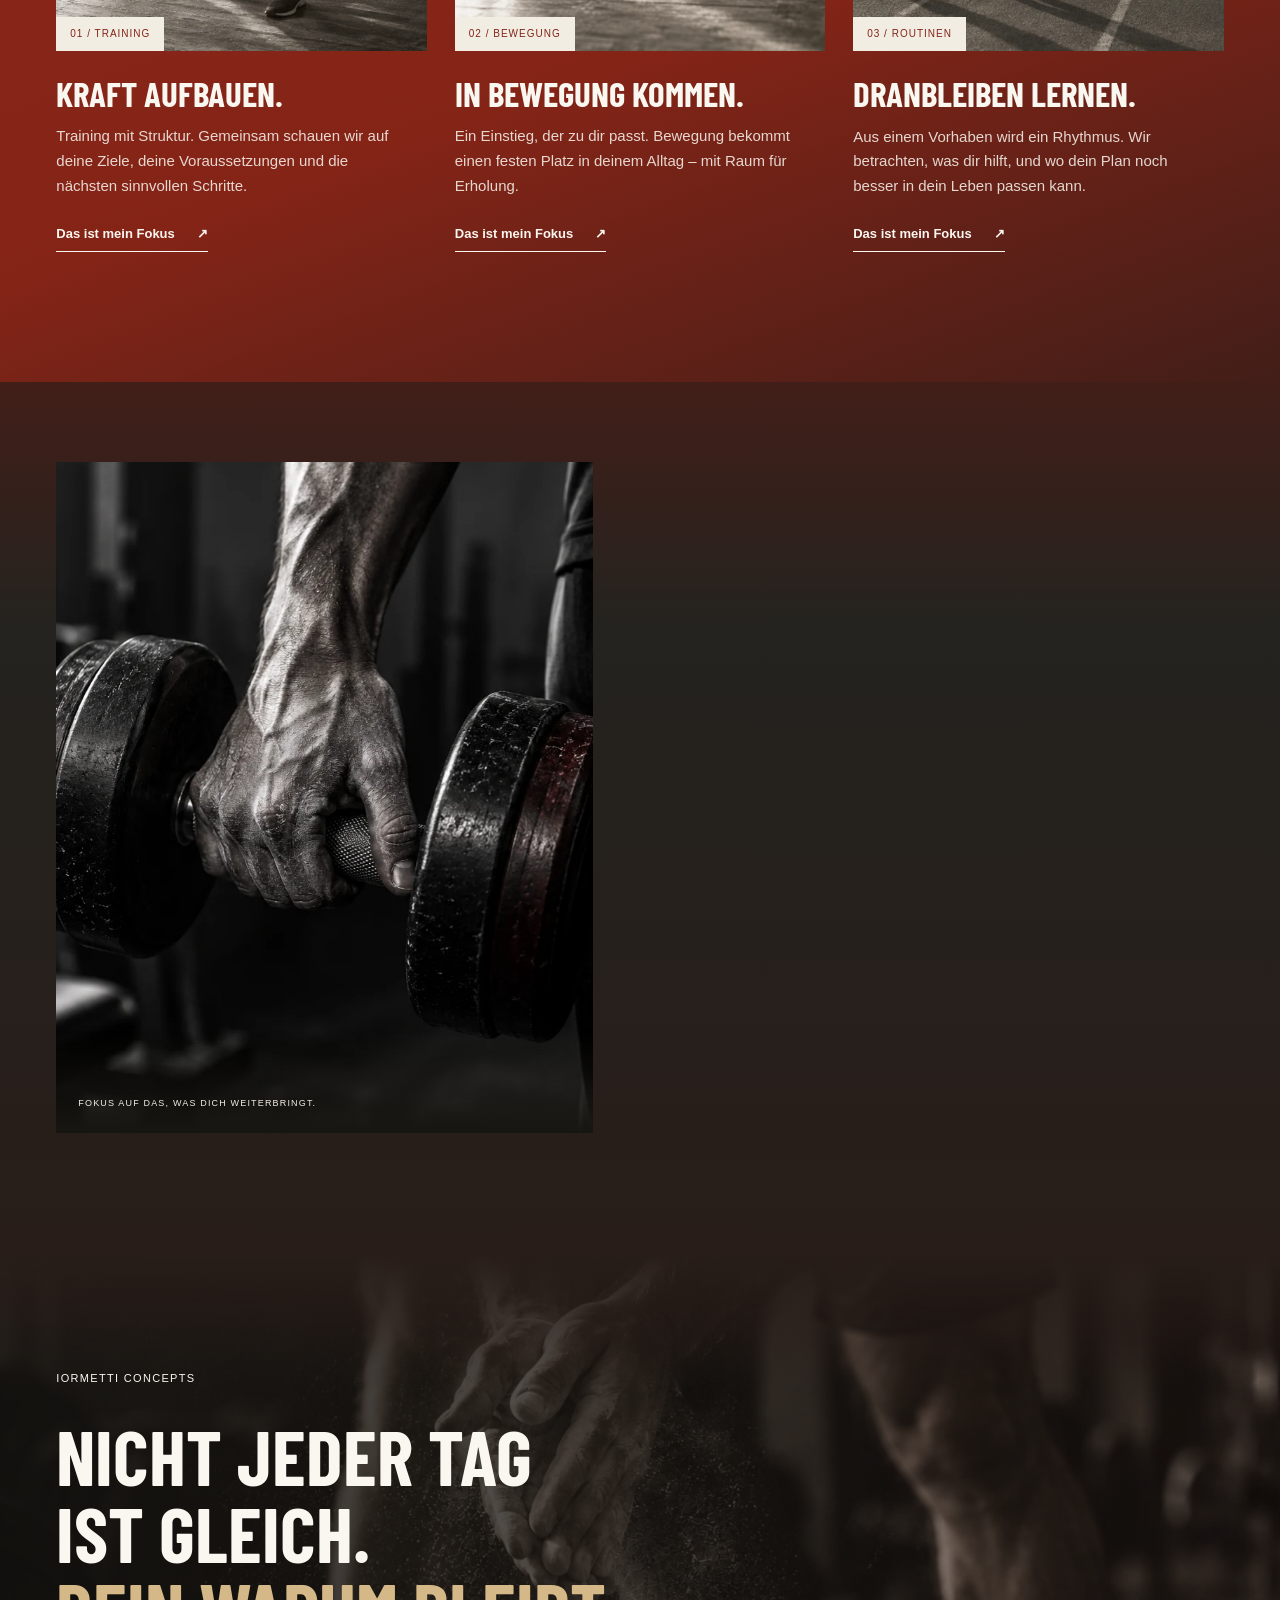
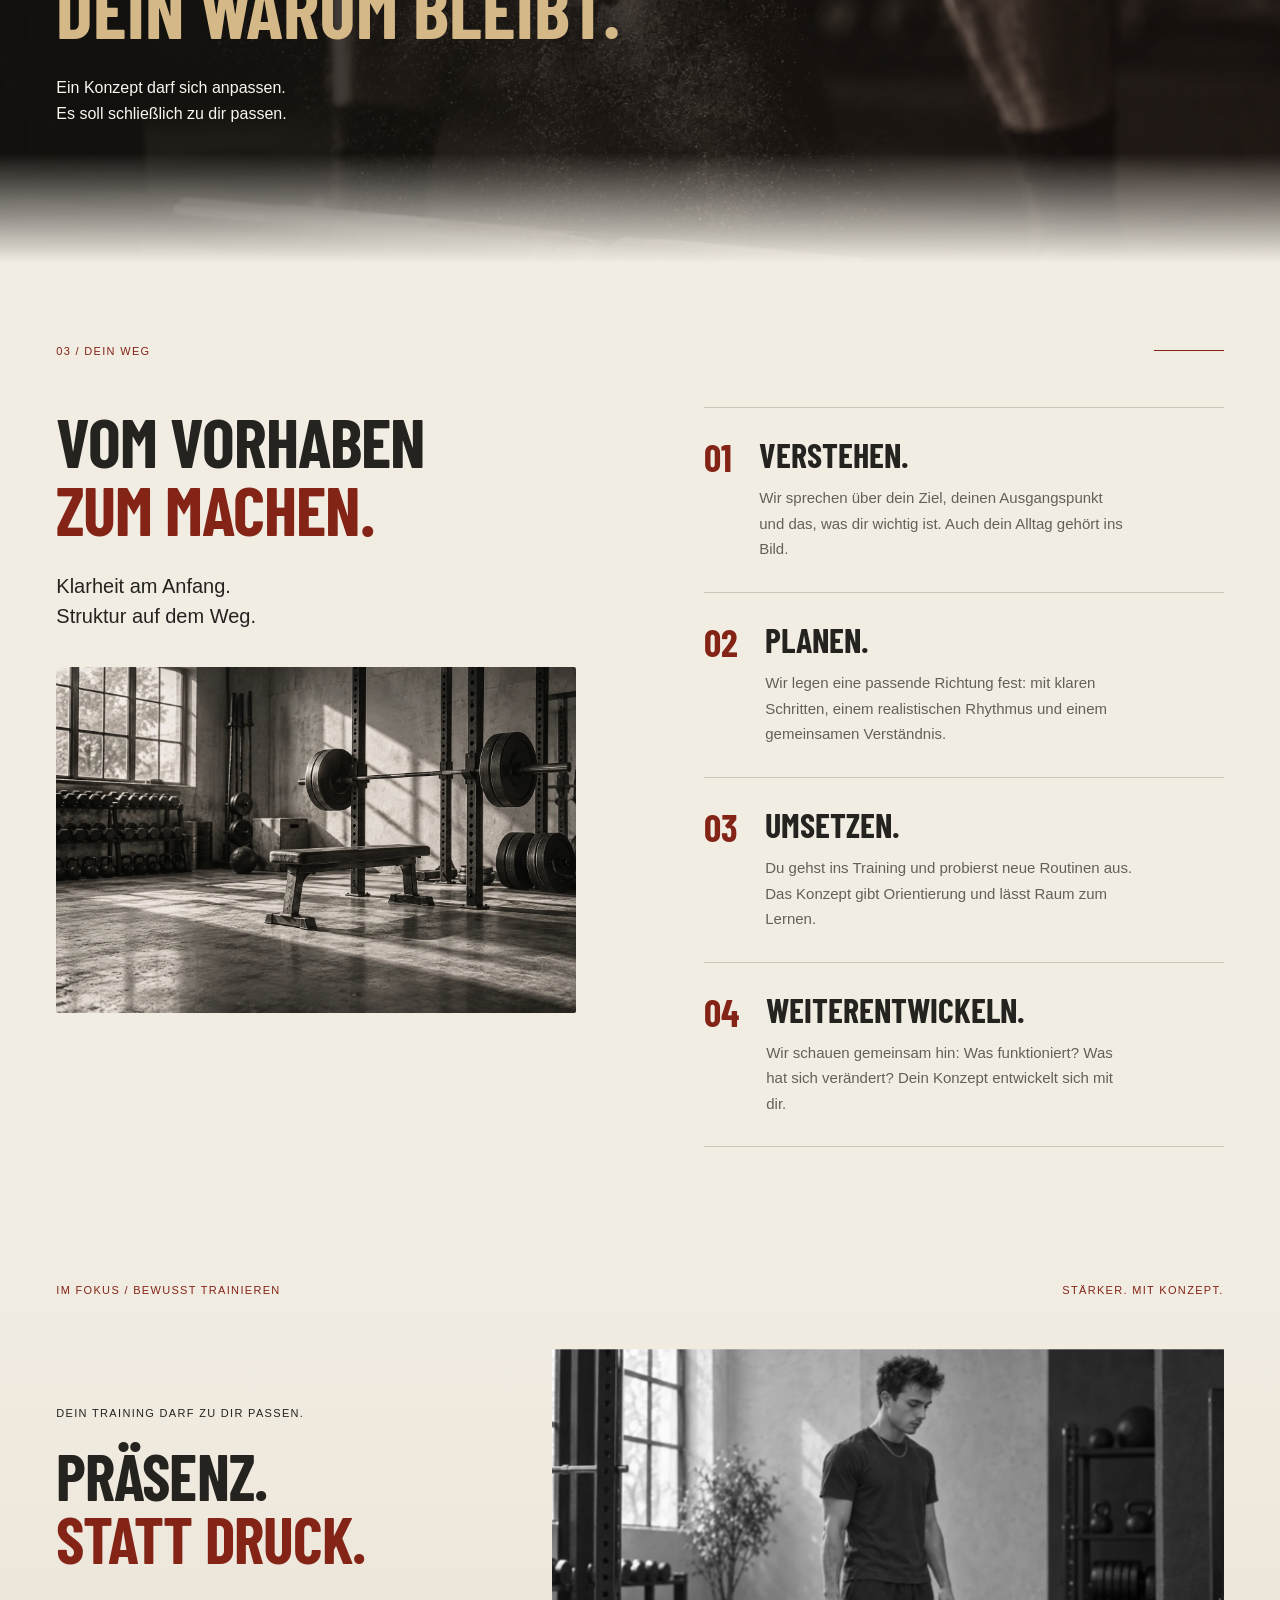
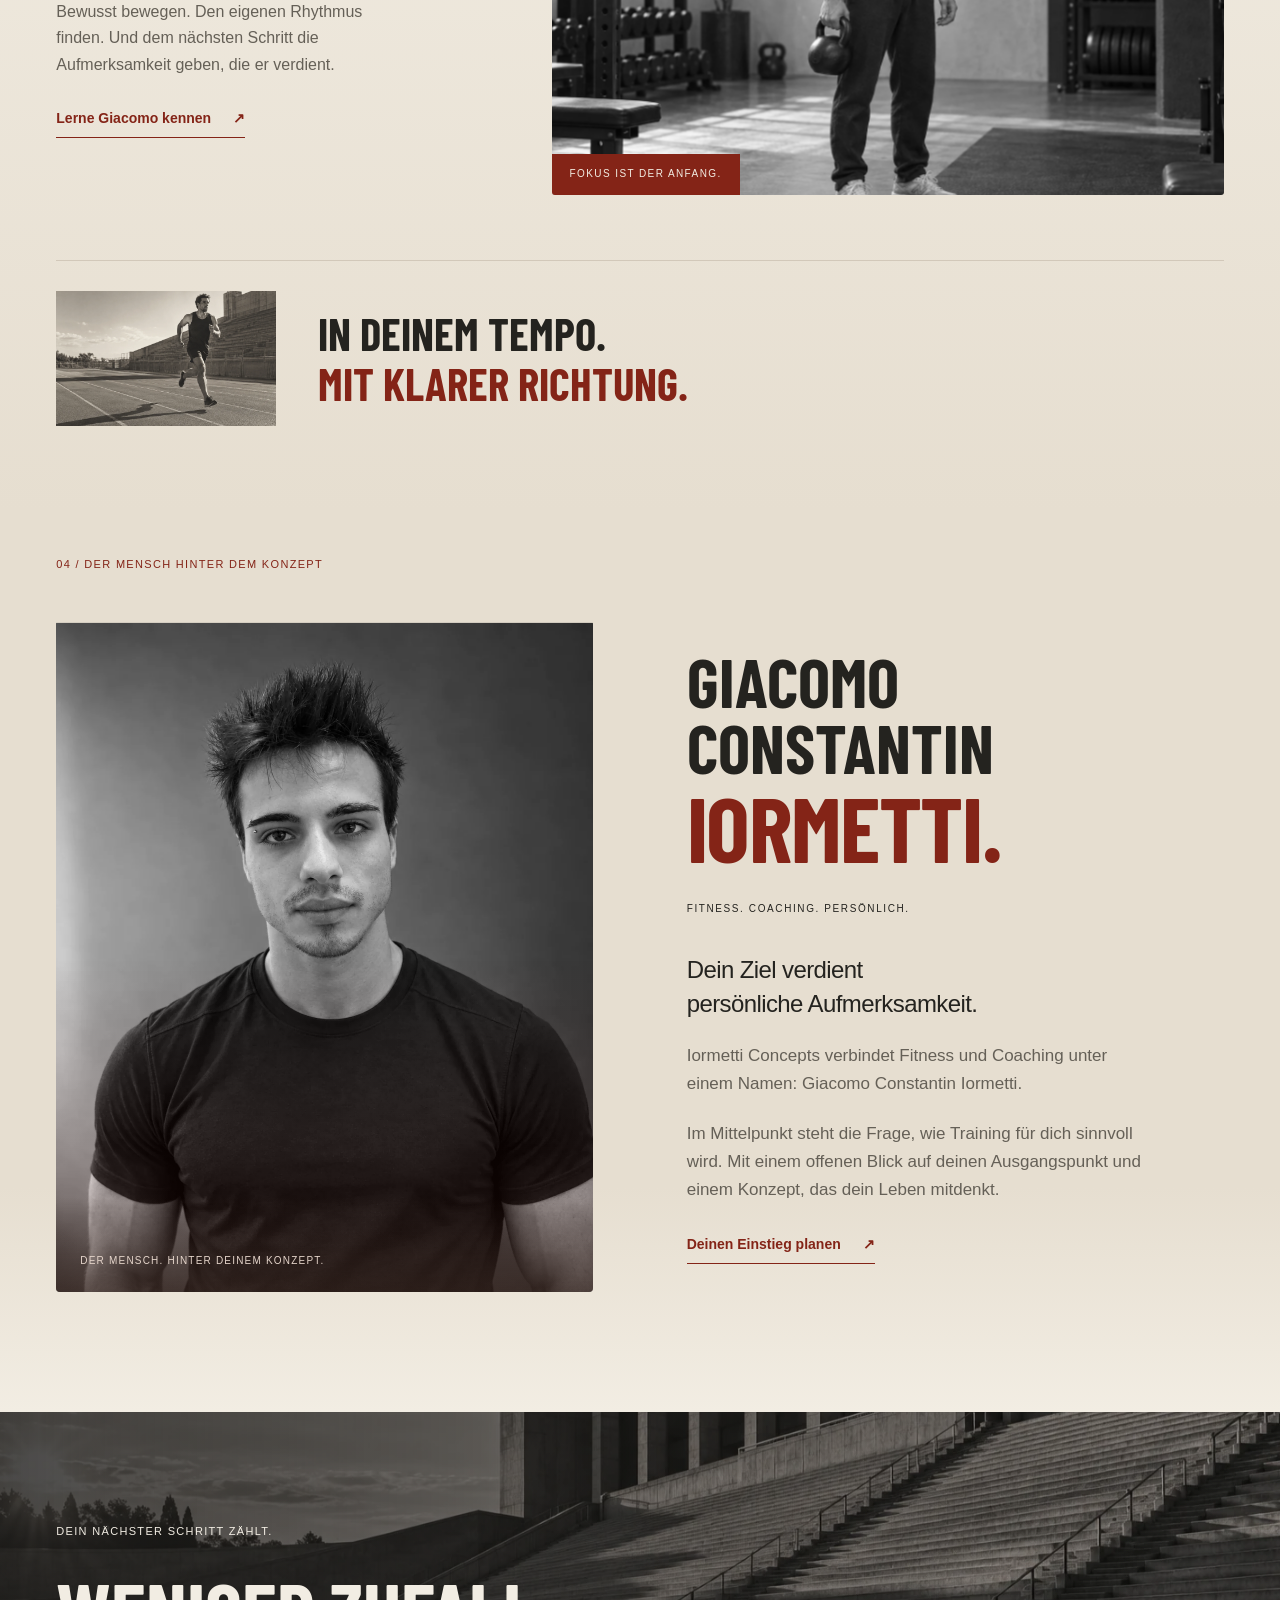
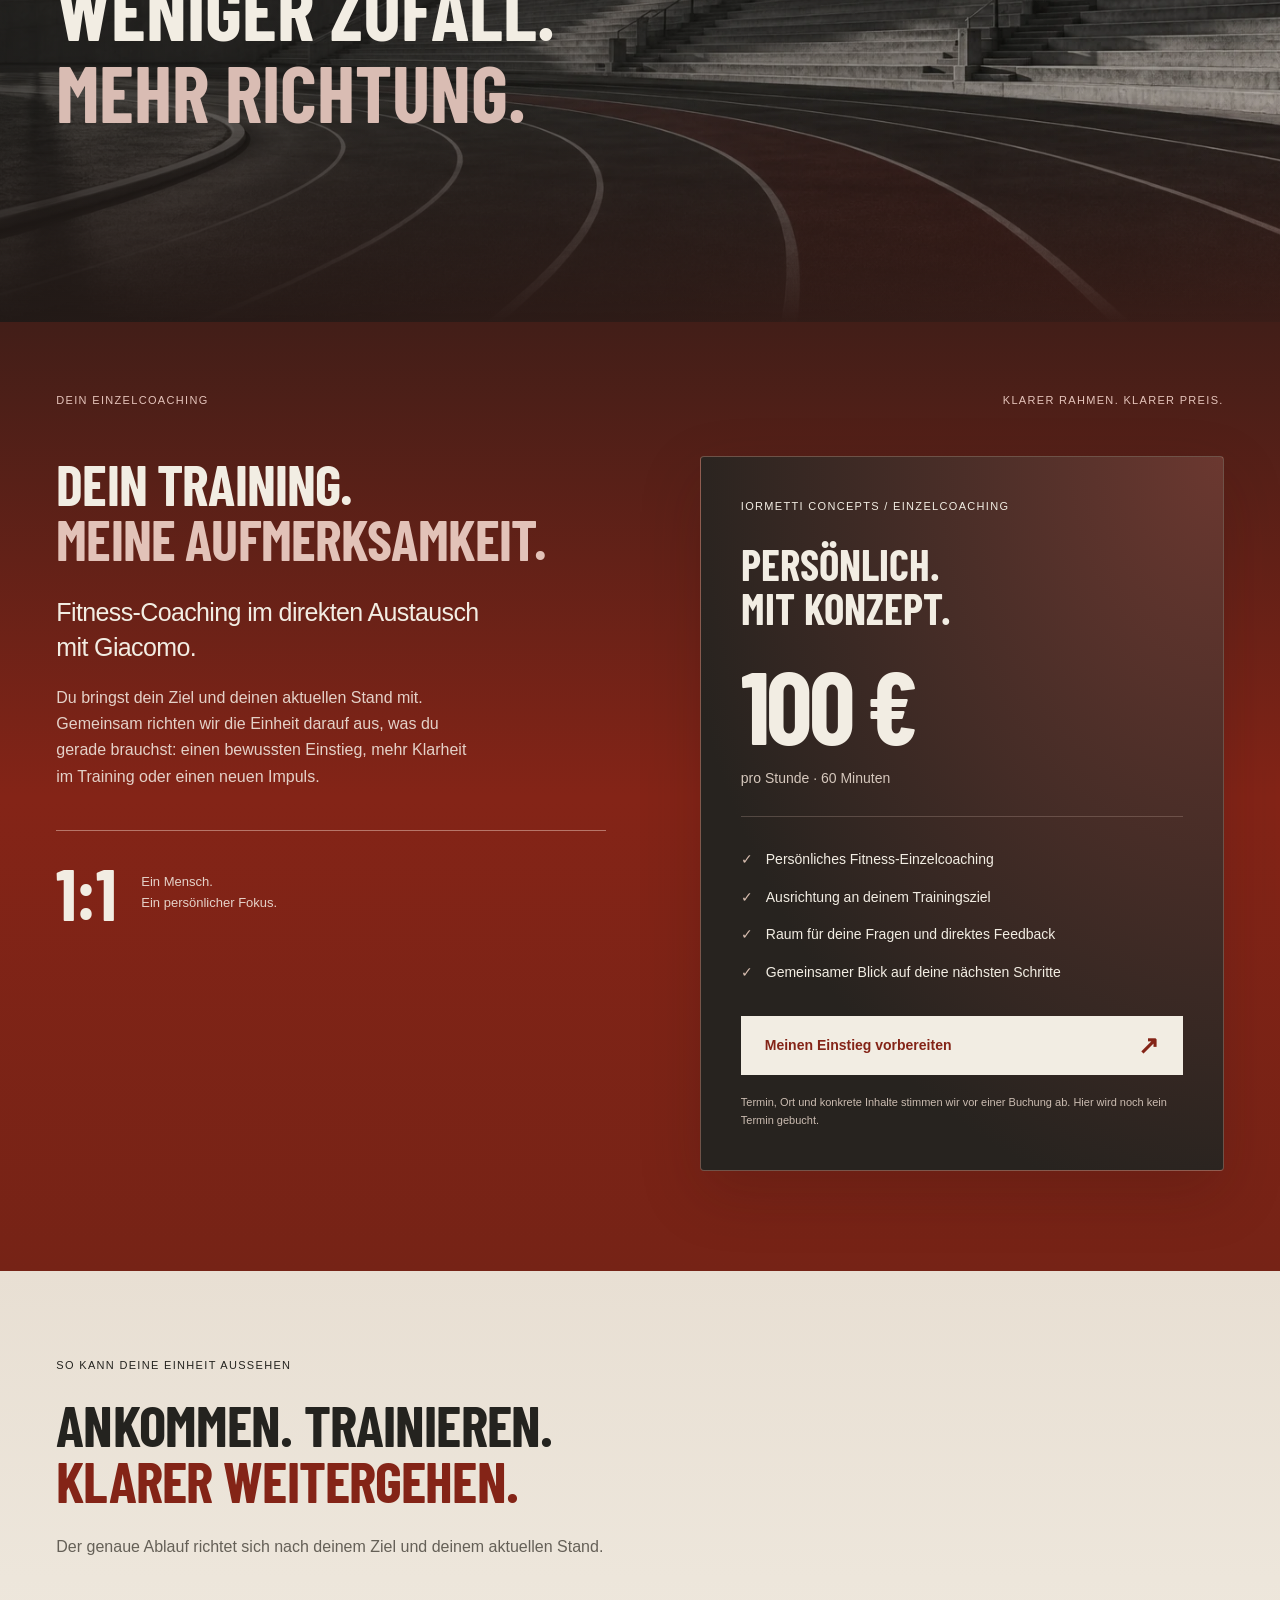
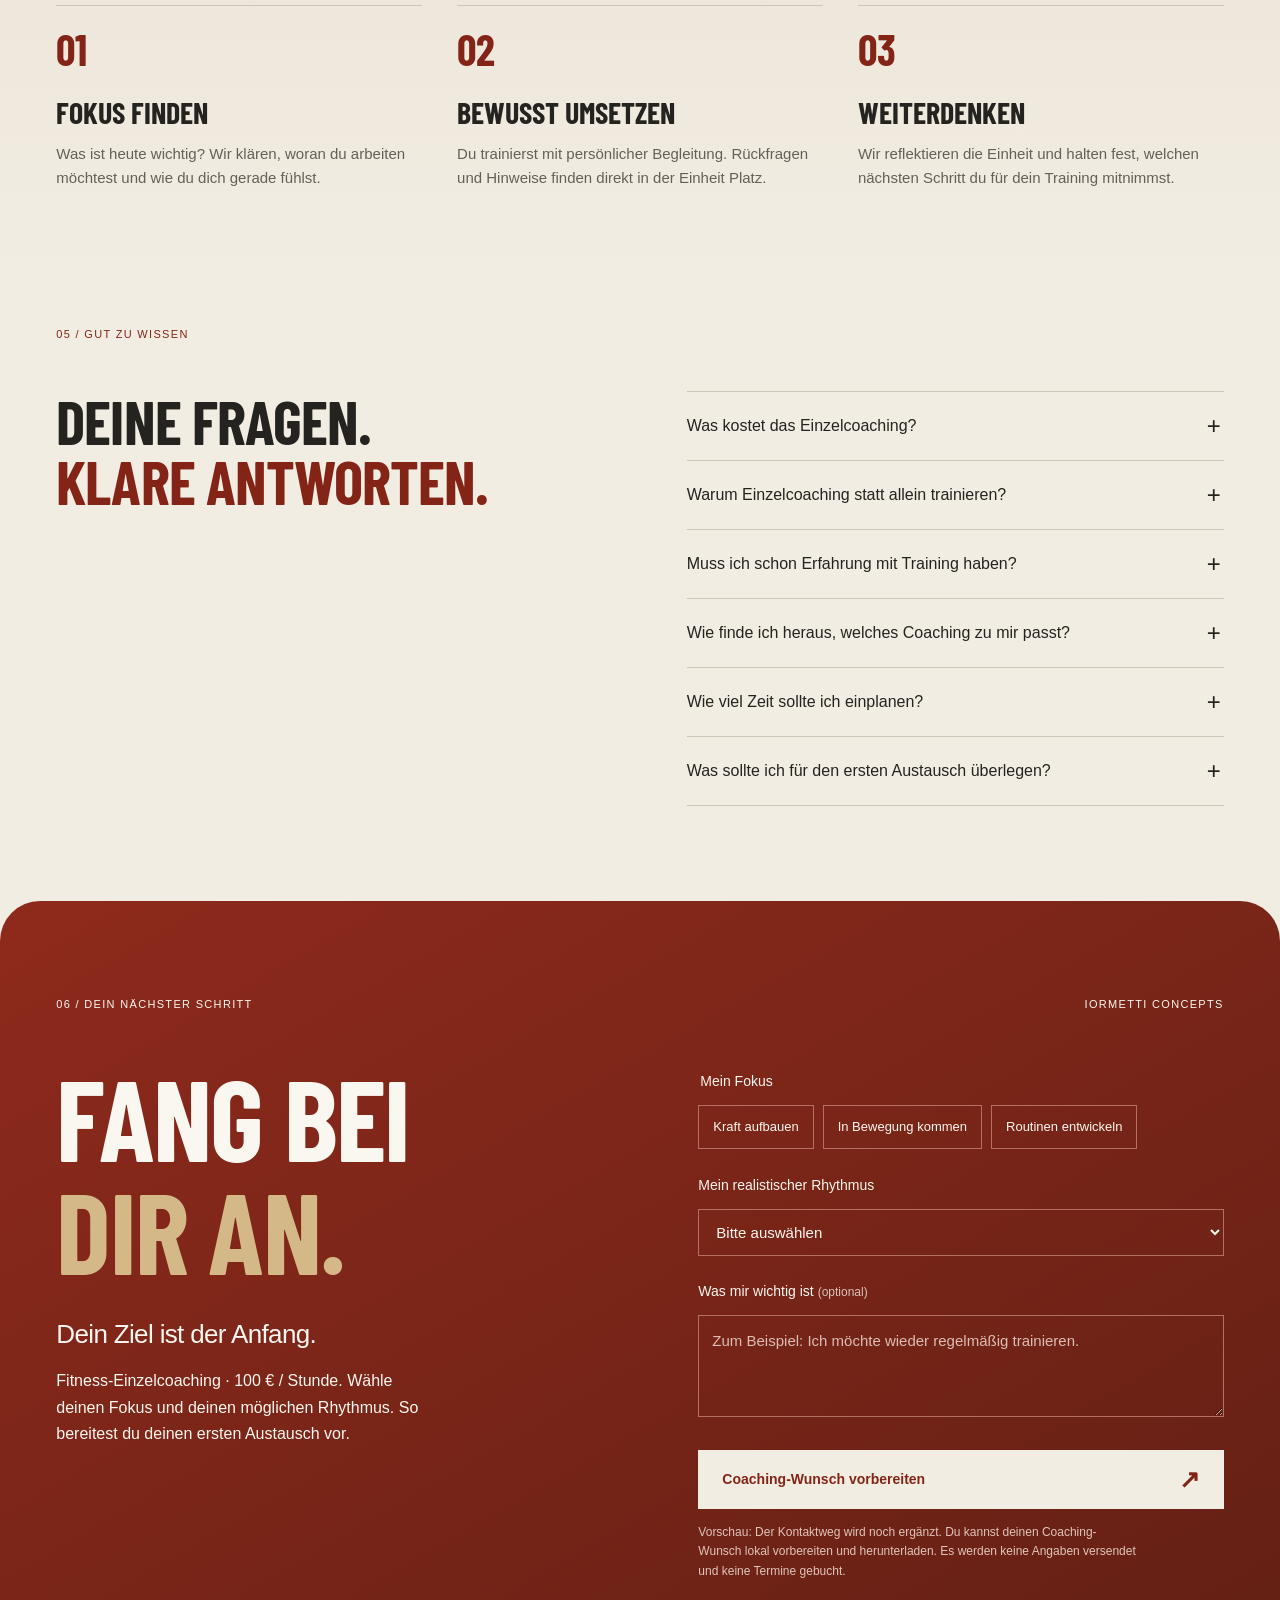
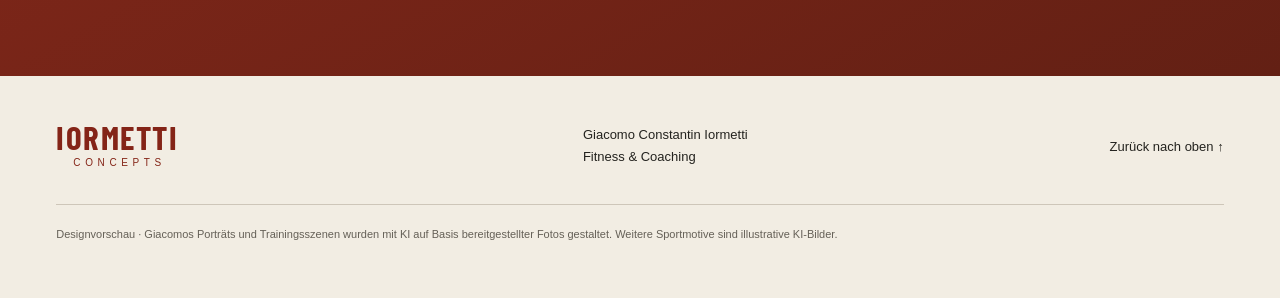
==== commit 1500d940: "Sync fitness coaching funnel, 100 EUR hourly offer and campaign imagery" ====
--- a/site/index.html
+++ b/site/index.html
@@ -2,20 +2,20 @@
 <html lang="de">
 <head>
   <meta charset="utf-8"><meta name="viewport" content="width=device-width,initial-scale=1">
-  <title>Iormetti Concepts · Fitness & Coaching</title>
-  <meta name="description" content="Iormetti Concepts von Giacomo Constantin Iormetti. Fitness und Coaching mit einem klaren Konzept für Training, Routinen und deinen Alltag.">
+  <title>Iormetti Concepts · Fitness-Einzelcoaching · 100 € / Stunde</title>
+  <meta name="description" content="Iormetti Concepts von Giacomo Constantin Iormetti. Persönliches Fitness-Einzelcoaching für 100 € pro Stunde. Dein Ziel, individuelle Begleitung und ein Training, das in deinen Alltag passt.">
   <meta name="robots" content="noindex,nofollow"><meta name="theme-color" content="#842417">
-  <link rel="icon" href="assets/favicon.svg" type="image/svg+xml"><link rel="stylesheet" href="styles.css?v=2">
+  <link rel="icon" href="assets/favicon.svg" type="image/svg+xml"><link rel="stylesheet" href="styles.css?v=3">
   <link rel="preload" href="assets/BarlowCondensed-Bold.ttf" as="font" type="font/ttf" crossorigin>
-  <script src="app.js?v=2" defer></script>
+  <script src="app.js?v=3" defer></script>
 </head>
 <body>
 <div class="reading-progress" aria-hidden="true"></div>
 <a class="skip" href="#main">Zum Inhalt</a>
 <header class="header">
   <a class="brand" href="#start" aria-label="Iormetti Concepts – Start"><span class="brand-name">IORMETTI<span>CONCEPTS</span></span></a>
-  <nav class="desktop-nav" aria-label="Hauptnavigation"><a href="#konzept">Das Konzept</a><a href="#coaching">Coaching</a><a href="#giacomo">Giacomo</a></nav>
-  <a class="header-cta" href="#einstieg">Dein Einstieg <span aria-hidden="true">↗</span></a>
+  <nav class="desktop-nav" aria-label="Hauptnavigation"><a href="#konzept">Das Konzept</a><a href="#coaching">Coaching</a><a href="#giacomo">Giacomo</a><a href="#angebot">100 € / Stunde</a></nav>
+  <a class="header-cta" href="#angebot">1:1 Coaching <span aria-hidden="true">↗</span></a>
   <button class="menu-toggle" aria-expanded="false" aria-controls="mobile-nav"><span>Menü</span><span class="menu-icon" aria-hidden="true"></span></button>
   <nav id="mobile-nav" class="mobile-nav" aria-label="Mobile Navigation" hidden><a href="#konzept">Das Konzept</a><a href="#coaching">Coaching</a><a href="#ablauf">Dein Weg</a><a href="#giacomo">Giacomo</a><a href="#einstieg">Dein Einstieg ↗</a></nav>
 </header>
@@ -23,11 +23,12 @@
 <section class="hero" id="start" aria-labelledby="hero-title">
   <div class="hero-copy"><p class="eyebrow">Giacomo Constantin Iormetti <span>Fitness & Coaching</span></p>
     <h1 id="hero-title">DEIN ZIEL.<br>DEIN WEG.<br><span>MIT KONZEPT.</span></h1>
-    <div class="hero-bottom"><div class="coach-badge"><img src="assets/giacomo-coach.webp" alt="" width="56" height="56"><span>Dein Weg. Persönlich begleitet.</span></div><p>Stärker werden. Routinen entwickeln.<br>Ein Training, das in dein Leben passt.</p><a class="button" href="#coaching">Entdecke dein Coaching <span aria-hidden="true">↗</span></a></div>
+    <div class="hero-bottom"><div class="coach-badge"><img src="assets/portrait-v3.webp" alt="" width="56" height="56"><span>Fitness-Einzelcoaching · 100 € / Stunde</span></div><p>Du willst gezielter trainieren? Gemeinsam bringen wir Struktur in dein Training – mit persönlicher Begleitung, die bei dir beginnt.</p><a class="button" href="#angebot">Dein Einzelcoaching entdecken <span aria-hidden="true">↗</span></a></div>
   </div>
-  <figure class="hero-visual portrait-hero"><img src="assets/giacomo-portrait.webp" alt="Giacomo Constantin Iormetti – KI-gestaltetes Porträt auf Basis seiner Fotos" width="1122" height="1402" fetchpriority="high"><figcaption><span>GIACOMO CONSTANTIN IORMETTI<br>FITNESS. COACHING. PERSÖNLICH.</span><span class="figure-index">IC / 01</span></figcaption></figure>
+  <figure class="hero-visual portrait-hero runner-hero"><img src="assets/runner-v3.webp" alt="Giacomo als Läufer im Stadion – KI-gestaltete Szene auf Basis seiner Fotos" width="1536" height="1024" fetchpriority="high"><figcaption><span>GIACOMO CONSTANTIN IORMETTI<br>FITNESS. COACHING. PERSÖNLICH.</span><span class="figure-index">IC / 01</span></figcaption></figure>
   <div class="hero-foot"><span>TRAINING MIT RICHTUNG.</span><a href="#konzept">Weiter entdecken <span aria-hidden="true">↓</span></a><span>PERSÖNLICH. DURCHDACHT. DEINS.</span></div>
 </section>
+<section class="fit-section section" id="fuer-dich" aria-labelledby="fit-title"><div class="section-label"><span>DEIN AUSGANGSPUNKT</span><span>DU MUSST NICHT SCHON AM ZIEL SEIN.</span></div><div class="fit-intro"><h2 id="fit-title">DU WILLST MEHR.<br><em>ABER MIT PLAN.</em></h2><p class="lead">Vielleicht fehlt dir gerade nicht die Motivation.<br>Sondern eine klare Richtung.</p></div><div class="fit-cards"><article class="reveal"><span>01 / ANFANGEN</span><h3>WO FANGE ICH AN?</h3><p>Du möchtest trainieren, aber Übungen, Geräte und Ratschläge machen den Einstieg unübersichtlich. Im Einzelcoaching sortieren wir gemeinsam, was für deinen Start sinnvoll ist.</p></article><article class="reveal"><span>02 / WEITERKOMMEN</span><h3>WAS BRINGT MICH WEITER?</h3><p>Du trainierst bereits und möchtest bewusster vorgehen. Wir schauen auf dein Ziel, deine Ausführung und die Stellschrauben, die in deiner nächsten Einheit Aufmerksamkeit verdienen.</p></article><article class="reveal"><span>03 / DRANBLEIBEN</span><h3>WIE PASST ES IN MEIN LEBEN?</h3><p>Zwischen Arbeit und Alltag bleibt dein Training liegen. Wir arbeiten an einem realistischen Rhythmus und nächsten Schritten, die zu deiner verfügbaren Zeit passen.</p></article></div><a class="text-link" href="#angebot">So unterstützt dich das Einzelcoaching <span aria-hidden="true">↗</span></a></section>
 <section class="manifesto section" id="konzept" aria-labelledby="concept-title">
   <div class="section-label"><span>01 / DAS KONZEPT</span><span class="short-line"></span></div>
   <div class="manifesto-grid"><h2 id="concept-title">STÄRKE IST<br>MEHR ALS<br><em>MUSKELKRAFT.</em></h2><div class="manifesto-copy reveal"><p class="lead">Ein guter Plan beginnt bei dir.<br>Und funktioniert in deinem Alltag.</p><p>Was willst du erreichen? Was lässt sich mit deinem Leben verbinden? Daraus entsteht ein Konzept, das Training, Gewohnheiten und persönliche Begleitung zusammenbringt.</p><p>Es geht um Schritte, die du verstehst. Ein Training, hinter dem du stehst. Und darum, deinen eigenen Rhythmus zu finden.</p><a class="text-link" href="#ablauf">So entsteht dein Konzept <span aria-hidden="true">↗</span></a></div></div>
@@ -41,12 +42,17 @@
   <article class="service reveal"><figure><img src="assets/mobility.webp" width="1122" height="1402" loading="lazy" alt="Anonymer Athlet bei einer ruhigen Mobilitätsübung"><span>02 / BEWEGUNG</span></figure><div><h3>IN BEWEGUNG KOMMEN.</h3><p>Ein Einstieg, der zu dir passt. Bewegung bekommt einen festen Platz in deinem Alltag – mit Raum für Erholung.</p><a class="text-link" href="#einstieg" data-goal="In Bewegung kommen">Das ist mein Fokus <span aria-hidden="true">↗</span></a></div></article>
   <article class="service reveal"><figure><img src="assets/routine.webp" width="1536" height="1024" loading="lazy" alt="Zwei Erwachsene laufen gemeinsam auf einer Laufbahn"><span>03 / ROUTINEN</span></figure><div><h3>DRANBLEIBEN LERNEN.</h3><p>Aus einem Vorhaben wird ein Rhythmus. Wir betrachten, was dir hilft, und wo dein Plan noch besser in dein Leben passen kann.</p><a class="text-link" href="#einstieg" data-goal="Routinen entwickeln">Das ist mein Fokus <span aria-hidden="true">↗</span></a></div></article></div>
 </section>
+<section class="value-section section" aria-labelledby="value-title"><div class="value-photo"><img src="assets/strength-detail-v3.webp" width="1536" height="1024" loading="lazy" alt="Schwarz-Weiß-Detail einer Hand an einer Kurzhantel"><span>FOKUS AUF DAS, WAS DICH WEITERBRINGT.</span></div><div class="value-copy"><p class="eyebrow">PERSÖNLICHES FITNESS-COACHING</p><h2 id="value-title">EINE STUNDE.<br><em>DEIN FOKUS.</em></h2><p class="lead">Zeit, in der dein Training im Mittelpunkt steht.</p><dl class="value-list"><div><dt>Aufmerksamkeit für dich</dt><dd>Dein Ausgangspunkt und deine Fragen geben der Einheit eine Richtung.</dd></div><div><dt>Direktes Feedback</dt><dd>Übungen werden gemeinsam betrachtet. Du kannst nachfragen und Hinweise direkt im Training ausprobieren.</dd></div><div><dt>Verständliche nächste Schritte</dt><dd>Am Ende soll klarer sein, worauf du beim nächsten Training achten möchtest.</dd></div></dl><a class="text-link" href="#angebot">Leistung & Preis ansehen <span aria-hidden="true">↗</span></a></div></section>
 <section class="statement" aria-label="Unsere Haltung"><img src="assets/chalk.webp" width="1536" height="1024" loading="lazy" alt="Detailaufnahme von Händen mit Kreide vor dem Krafttraining"><div class="statement-content"><p class="eyebrow">IORMETTI CONCEPTS</p><p class="statement-title">NICHT JEDER TAG<br>IST GLEICH.<br><span>DEIN WARUM BLEIBT.</span></p><p>Ein Konzept darf sich anpassen.<br>Es soll schließlich zu dir passen.</p></div></section>
 <section class="process section" id="ablauf" aria-labelledby="process-title"><div class="section-label"><span>03 / DEIN WEG</span><span class="short-line"></span></div><div class="process-grid"><div><h2 id="process-title">VOM VORHABEN<br><em>ZUM MACHEN.</em></h2><p class="process-intro">Klarheit am Anfang.<br>Struktur auf dem Weg.</p><figure class="process-image"><img src="assets/studio.webp" width="1536" height="1024" loading="lazy" alt="Ruhiger Trainingsraum mit Bank und Gewichten im natürlichen Licht"></figure></div><ol class="steps"><li><span>01</span><div><h3>VERSTEHEN.</h3><p>Wir sprechen über dein Ziel, deinen Ausgangspunkt und das, was dir wichtig ist. Auch dein Alltag gehört ins Bild.</p></div></li><li><span>02</span><div><h3>PLANEN.</h3><p>Wir legen eine passende Richtung fest: mit klaren Schritten, einem realistischen Rhythmus und einem gemeinsamen Verständnis.</p></div></li><li><span>03</span><div><h3>UMSETZEN.</h3><p>Du gehst ins Training und probierst neue Routinen aus. Das Konzept gibt Orientierung und lässt Raum zum Lernen.</p></div></li><li><span>04</span><div><h3>WEITERENTWICKELN.</h3><p>Wir schauen gemeinsam hin: Was funktioniert? Was hat sich verändert? Dein Konzept entwickelt sich mit dir.</p></div></li></ol></div></section>
 <section class="training-story section" aria-labelledby="training-story-title"><div class="section-label"><span>IM FOKUS / BEWUSST TRAINIEREN</span><span>STÄRKER. MIT KONZEPT.</span></div><div class="training-story-grid"><div class="training-story-copy reveal"><p class="eyebrow">DEIN TRAINING DARF ZU DIR PASSEN.</p><h2 id="training-story-title">PRÄSENZ.<br><em>STATT DRUCK.</em></h2><p>Bewusst bewegen. Den eigenen Rhythmus finden. Und dem nächsten Schritt die Aufmerksamkeit geben, die er verdient.</p><a class="text-link" href="#giacomo">Lerne Giacomo kennen <span aria-hidden="true">↗</span></a></div><figure class="training-story-image reveal"><img src="assets/giacomo-training.webp" alt="Giacomo mit einer Kettlebell – KI-gestaltete Trainingsszene" width="1536" height="1024" loading="lazy"><figcaption>FOKUS IST DER ANFANG.</figcaption></figure></div><div class="athletic-strip"><figure><img src="assets/hero.webp" width="1536" height="1024" loading="lazy" alt="Illustrativer Läufer auf einer sonnigen Laufbahn"></figure><p>IN DEINEM TEMPO.<br><span>MIT KLARER RICHTUNG.</span></p></div></section>
-<section class="person section" id="giacomo" aria-labelledby="person-title"><div class="section-label"><span>04 / DER MENSCH HINTER DEM KONZEPT</span></div><div class="person-grid"><figure class="person-portrait reveal"><img src="assets/giacomo-coach.webp" alt="Giacomo im Trainingsumfeld – KI-gestaltetes Motiv auf Basis seiner Fotos" width="1122" height="1402" loading="lazy"><figcaption>DER MENSCH. HINTER DEINEM KONZEPT.</figcaption></figure><div class="person-editorial"><div class="person-name"><p>GIACOMO<br>CONSTANTIN</p><h2 id="person-title">IORMETTI.</h2><span>FITNESS. COACHING. PERSÖNLICH.</span></div><div class="person-copy"><p class="lead">Dein Ziel verdient<br>persönliche Aufmerksamkeit.</p><p>Iormetti Concepts verbindet Fitness und Coaching unter einem Namen: Giacomo Constantin Iormetti.</p><p>Im Mittelpunkt steht die Frage, wie Training für dich sinnvoll wird. Mit einem offenen Blick auf deinen Ausgangspunkt und einem Konzept, das dein Leben mitdenkt.</p><a class="text-link" href="#einstieg">Deinen Einstieg planen <span aria-hidden="true">↗</span></a></div></div></div></section>
-<section class="faq section" aria-labelledby="faq-title"><div class="section-label"><span>05 / GUT ZU WISSEN</span></div><div class="faq-grid"><h2 id="faq-title">DEINE FRAGEN.<br><em>KLARE ANTWORTEN.</em></h2><div class="questions"><details><summary>Muss ich schon Erfahrung mit Training haben?</summary><p>Dein bisheriges Training ist ein Ausgangspunkt für das Gespräch. Sag einfach, wo du stehst und was du dir wünschst. Daraus lässt sich klären, welche Begleitung zu dir passt.</p></details><details><summary>Wie finde ich heraus, welches Coaching zu mir passt?</summary><p>Beginne mit deinem Ziel: mehr Kraft, mehr Bewegung oder verlässlichere Routinen. Im persönlichen Austausch werden daraus konkrete nächste Schritte.</p></details><details><summary>Wie viel Zeit sollte ich einplanen?</summary><p>Das hängt von deinem Ziel und deinem Alltag ab. Dein verfügbarer Zeitrahmen gehört deshalb von Anfang an zur Planung.</p></details><details><summary>Was sollte ich für den ersten Austausch überlegen?</summary><p>Was möchtest du verändern? Wie sieht dein Training aktuell aus? Welcher Rhythmus wäre realistisch? Drei ehrliche Antworten reichen als guter Gesprächseinstieg.</p></details></div></div></section>
-<section class="entry section" id="einstieg" aria-labelledby="entry-title"><div class="section-label"><span>06 / DEIN NÄCHSTER SCHRITT</span><span>IORMETTI CONCEPTS</span></div><div class="entry-grid"><div><h2 id="entry-title">FANG BEI<br><em>DIR AN.</em></h2><p class="lead">Was möchtest du verändern?</p><p>Halte deinen Fokus und deinen Zeitrahmen fest. Daraus entsteht deine persönliche Gesprächsnotiz.</p></div><form id="entry-form"><fieldset><legend>Mein Fokus</legend><div class="goal-options"><label><input type="radio" name="goal" value="Kraft aufbauen" required><span>Kraft aufbauen</span></label><label><input type="radio" name="goal" value="In Bewegung kommen"><span>In Bewegung kommen</span></label><label><input type="radio" name="goal" value="Routinen entwickeln"><span>Routinen entwickeln</span></label></div></fieldset><label class="field-label" for="rhythm">Mein realistischer Rhythmus</label><select id="rhythm" name="rhythm" required><option value="">Bitte auswählen</option><option>Einmal pro Woche</option><option>Zweimal pro Woche</option><option>Dreimal pro Woche oder öfter</option><option>Das möchte ich gemeinsam herausfinden</option></select><label class="field-label" for="note">Was mir wichtig ist <span>(optional)</span></label><textarea id="note" name="note" rows="3" maxlength="600" placeholder="Zum Beispiel: Ich möchte wieder regelmäßig trainieren."></textarea><button class="button light" type="submit" disabled>Gesprächsnotiz erstellen <span aria-hidden="true">↗</span></button><noscript><p>Für die lokale Gesprächsnotiz bitte JavaScript aktivieren. Das Formular ist ohne JavaScript gesperrt; es werden keine Angaben gesendet.</p></noscript><p class="form-note">Deine Angaben bleiben in diesem Browser. Hier wird nichts versendet und kein Termin gebucht.</p><div id="entry-result" class="entry-result" hidden tabindex="-1" role="status"><h3>DEIN ERSTER SCHRITT STEHT.</h3><p id="result-copy"></p><button class="text-link" id="download-note" type="button">Notiz herunterladen ↓</button></div></form></div></section>
+<section class="person section" id="giacomo" aria-labelledby="person-title"><div class="section-label"><span>04 / DER MENSCH HINTER DEM KONZEPT</span></div><div class="person-grid"><figure class="person-portrait reveal"><img src="assets/portrait-v3.webp" alt="Schwarz-Weiß-Porträt von Giacomo – KI-gestaltet auf Basis seiner Fotos" width="1122" height="1402" loading="lazy"><figcaption>DER MENSCH. HINTER DEINEM KONZEPT.</figcaption></figure><div class="person-editorial"><div class="person-name"><p>GIACOMO<br>CONSTANTIN</p><h2 id="person-title">IORMETTI.</h2><span>FITNESS. COACHING. PERSÖNLICH.</span></div><div class="person-copy"><p class="lead">Dein Ziel verdient<br>persönliche Aufmerksamkeit.</p><p>Iormetti Concepts verbindet Fitness und Coaching unter einem Namen: Giacomo Constantin Iormetti.</p><p>Im Mittelpunkt steht die Frage, wie Training für dich sinnvoll wird. Mit einem offenen Blick auf deinen Ausgangspunkt und einem Konzept, das dein Leben mitdenkt.</p><a class="text-link" href="#einstieg">Deinen Einstieg planen <span aria-hidden="true">↗</span></a></div></div></div></section>
+<section class="track-interlude" aria-label="Deine Richtung"><img src="assets/track-v3.webp" width="1536" height="1024" loading="lazy" alt="Stadion mit geschwungener Laufbahn und dezent roter Spur"><div class="track-copy reveal"><p class="eyebrow">DEIN NÄCHSTER SCHRITT ZÄHLT.</p><p>WENIGER ZUFALL.<br><span>MEHR RICHTUNG.</span></p></div></section>
+<section class="offer-section section" id="angebot" aria-labelledby="offer-title"><div class="section-label"><span>DEIN EINZELCOACHING</span><span>KLARER RAHMEN. KLARER PREIS.</span></div><div class="offer-grid"><div class="offer-intro"><h2 id="offer-title">DEIN TRAINING.<br><em>MEINE AUFMERKSAMKEIT.</em></h2><p class="lead">Fitness-Coaching im direkten Austausch mit Giacomo.</p><p>Du bringst dein Ziel und deinen aktuellen Stand mit. Gemeinsam richten wir die Einheit darauf aus, was du gerade brauchst: einen bewussten Einstieg, mehr Klarheit im Training oder einen neuen Impuls.</p><div class="offer-note"><span>1:1</span><p>Ein Mensch.<br>Ein persönlicher Fokus.</p></div></div><article class="price-card reveal" aria-label="Fitness-Einzelcoaching Preis"><p class="eyebrow">IORMETTI CONCEPTS / EINZELCOACHING</p><h3>PERSÖNLICH.<br>MIT KONZEPT.</h3><p class="price"><span>100 €</span><span>pro Stunde · 60 Minuten</span></p><ul><li>Persönliches Fitness-Einzelcoaching</li><li>Ausrichtung an deinem Trainingsziel</li><li>Raum für deine Fragen und direktes Feedback</li><li>Gemeinsamer Blick auf deine nächsten Schritte</li></ul><a class="button light" href="#einstieg">Meinen Einstieg vorbereiten <span aria-hidden="true">↗</span></a><p class="price-footnote">Termin, Ort und konkrete Inhalte stimmen wir vor einer Buchung ab. Hier wird noch kein Termin gebucht.</p></article></div></section>
+<section class="session-section section" aria-labelledby="session-title"><div class="session-header"><p class="eyebrow">SO KANN DEINE EINHEIT AUSSEHEN</p><h2 id="session-title">ANKOMMEN. TRAINIEREN.<br><em>KLARER WEITERGEHEN.</em></h2><p>Der genaue Ablauf richtet sich nach deinem Ziel und deinem aktuellen Stand.</p></div><div class="session-grid"><article class="reveal"><span>01</span><h3>FOKUS FINDEN</h3><p>Was ist heute wichtig? Wir klären, woran du arbeiten möchtest und wie du dich gerade fühlst.</p></article><article class="reveal"><span>02</span><h3>BEWUSST UMSETZEN</h3><p>Du trainierst mit persönlicher Begleitung. Rückfragen und Hinweise finden direkt in der Einheit Platz.</p></article><article class="reveal"><span>03</span><h3>WEITERDENKEN</h3><p>Wir reflektieren die Einheit und halten fest, welchen nächsten Schritt du für dein Training mitnimmst.</p></article></div></section>
+<section class="faq section" aria-labelledby="faq-title"><div class="section-label"><span>05 / GUT ZU WISSEN</span></div><div class="faq-grid"><h2 id="faq-title">DEINE FRAGEN.<br><em>KLARE ANTWORTEN.</em></h2><div class="questions"><details><summary>Was kostet das Einzelcoaching?</summary><p>Das Fitness-Einzelcoaching kostet 100 € pro Stunde (60 Minuten). Termin, Ort und konkrete Inhalte werden vor einer Buchung abgestimmt.</p></details><details><summary>Warum Einzelcoaching statt allein trainieren?</summary><p>Im Einzelcoaching hast du Raum für deine Fragen und bekommst persönliche Rückmeldung. Das kann dir helfen, dein Training bewusster zu gestalten und deine nächsten Schritte klarer einzuordnen.</p></details><details><summary>Muss ich schon Erfahrung mit Training haben?</summary><p>Dein bisheriges Training ist ein Ausgangspunkt für das Gespräch. Sag einfach, wo du stehst und was du dir wünschst. Daraus lässt sich klären, welche Begleitung zu dir passt.</p></details><details><summary>Wie finde ich heraus, welches Coaching zu mir passt?</summary><p>Beginne mit deinem Ziel: mehr Kraft, mehr Bewegung oder verlässlichere Routinen. Im persönlichen Austausch werden daraus konkrete nächste Schritte.</p></details><details><summary>Wie viel Zeit sollte ich einplanen?</summary><p>Das hängt von deinem Ziel und deinem Alltag ab. Dein verfügbarer Zeitrahmen gehört deshalb von Anfang an zur Planung.</p></details><details><summary>Was sollte ich für den ersten Austausch überlegen?</summary><p>Was möchtest du verändern? Wie sieht dein Training aktuell aus? Welcher Rhythmus wäre realistisch? Drei ehrliche Antworten reichen als guter Gesprächseinstieg.</p></details></div></div></section>
+<section class="entry section" id="einstieg" aria-labelledby="entry-title"><div class="section-label"><span>06 / DEIN NÄCHSTER SCHRITT</span><span>IORMETTI CONCEPTS</span></div><div class="entry-grid"><div><h2 id="entry-title">FANG BEI<br><em>DIR AN.</em></h2><p class="lead">Dein Ziel ist der Anfang.</p><p>Fitness-Einzelcoaching · 100 € / Stunde. Wähle deinen Fokus und deinen möglichen Rhythmus. So bereitest du deinen ersten Austausch vor.</p></div><form id="entry-form"><fieldset><legend>Mein Fokus</legend><div class="goal-options"><label><input type="radio" name="goal" value="Kraft aufbauen" required><span>Kraft aufbauen</span></label><label><input type="radio" name="goal" value="In Bewegung kommen"><span>In Bewegung kommen</span></label><label><input type="radio" name="goal" value="Routinen entwickeln"><span>Routinen entwickeln</span></label></div></fieldset><label class="field-label" for="rhythm">Mein realistischer Rhythmus</label><select id="rhythm" name="rhythm" required><option value="">Bitte auswählen</option><option>Einmal pro Woche</option><option>Zweimal pro Woche</option><option>Dreimal pro Woche oder öfter</option><option>Das möchte ich gemeinsam herausfinden</option></select><label class="field-label" for="note">Was mir wichtig ist <span>(optional)</span></label><textarea id="note" name="note" rows="3" maxlength="600" placeholder="Zum Beispiel: Ich möchte wieder regelmäßig trainieren."></textarea><button class="button light" type="submit" disabled>Coaching-Wunsch vorbereiten <span aria-hidden="true">↗</span></button><noscript><p>Für die lokale Gesprächsnotiz bitte JavaScript aktivieren. Das Formular ist ohne JavaScript gesperrt; es werden keine Angaben gesendet.</p></noscript><p class="form-note">Vorschau: Der Kontaktweg wird noch ergänzt. Du kannst deinen Coaching-Wunsch lokal vorbereiten und herunterladen. Es werden keine Angaben versendet und keine Termine gebucht.</p><div id="entry-result" class="entry-result" hidden tabindex="-1" role="status"><h3>DEIN COACHING-WUNSCH STEHT.</h3><p id="result-copy"></p><button class="text-link" id="download-note" type="button">Notiz herunterladen ↓</button></div></form></div></section>
 </main>
+<aside class="coaching-dock" aria-label="Einzelcoaching Schnellzugriff"><div><strong>1:1 FITNESS-COACHING</strong><span>100 € / Stunde</span></div><a href="#angebot">Coaching ansehen <span aria-hidden="true">↗</span></a></aside>
 <footer class="footer"><a class="brand" href="#start"><span class="brand-name">IORMETTI<span>CONCEPTS</span></span></a><p>Giacomo Constantin Iormetti<br>Fitness & Coaching</p><a href="#start" class="top-link">Zurück nach oben ↑</a><small>Designvorschau · Giacomos Porträts und Trainingsszenen wurden mit KI auf Basis bereitgestellter Fotos gestaltet. Weitere Sportmotive sind illustrative KI-Bilder.</small></footer>
 </body></html>
--- a/site/styles.css
+++ b/site/styles.css
@@ -50,3 +50,28 @@
 @media(max-width:1100px){.hero-visual.portrait-hero{min-height:590px;border-radius:130px 130px 0 0}.hero h1{font-size:7.8vw}.person-grid{gap:6%}.person-name>p{font-size:5.5vw}.person-name h2{font-size:7vw}.person-copy .lead{font-size:21px}}
 @media(max-width:760px){.hero{padding-top:0}.hero-copy{padding-top:25px;padding-bottom:25px}.hero h1{font-size:clamp(58px,13.2vw,96px);margin:26px 0}.coach-badge{margin-bottom:18px}.hero-visual.portrait-hero{min-height:0;aspect-ratio:4/5;max-height:none;border-radius:120px 120px 0 0}.portrait-hero img{object-position:50% 15%}.hero-foot{margin-top:18px}.manifesto{padding-top:65px;padding-bottom:45px}.chapter-ribbon{padding:25px var(--gutter) 38px;gap:14px;font-size:clamp(16px,4.6vw,28px)}.coaching,.entry{border-radius:26px 26px 0 0}.coaching{padding-bottom:85px}.statement-content{padding-top:85px;padding-bottom:100px}.training-story{padding-top:15px;padding-bottom:55px}.training-story-grid{display:flex;flex-direction:column;gap:30px;align-items:stretch}.training-story-copy h2{font-size:clamp(48px,12vw,80px)}.training-story-copy>p:not(.eyebrow){max-width:none}.training-story-image{aspect-ratio:6/5}.training-story-image img{object-position:50% center}.athletic-strip{grid-template-columns:95px 1fr;gap:18px;margin-top:36px;padding-top:25px}.athletic-strip figure{height:110px}.athletic-strip p{font-size:clamp(22px,5.6vw,36px)}.person{padding-top:25px;padding-bottom:75px}.person-grid{display:flex;flex-direction:column;gap:34px;align-items:stretch}.person-portrait{aspect-ratio:4/5;border-radius:120px 120px 3px 3px}.person-name>p{font-size:clamp(55px,14vw,96px)}.person-name h2{font-size:clamp(74px,18vw,128px)}.person-copy{margin-top:25px}.person-copy .lead{font-size:24px}.faq{padding-top:20px}.steps li.in-view{padding-left:8px}.entry h2{font-size:clamp(82px,21vw,140px)}.motion .reveal{transform:translateY(18px);transition-delay:0s!important}}
 @media(prefers-reduced-motion:reduce){.reading-progress{display:none}.portrait-hero img,.person-portrait img,.training-story-image img,.statement>img{transform:none!important}.motion .reveal{opacity:1;transform:none}.steps li.in-view{padding-left:0}.header{backdrop-filter:none}}
+
+/* Edition 3: clear offer, restrained monochrome art direction. */
+:root{--gold:#c3afa1}
+.runner-hero.portrait-hero{border-radius:4px;min-height:690px;background:#292723}
+.runner-hero img{object-position:64% center;filter:grayscale(1);transform:translate3d(0,var(--parallax-y,0px),0) scale(1.045)}
+.hero-bottom>p{max-width:380px}.coach-badge{font-size:11px}.coach-badge img{filter:grayscale(1)}
+.person-portrait{border-radius:4px}.person-portrait img,.training-story-image img{filter:grayscale(1)}
+.person-portrait img{object-position:50% 25%}.person-portrait:after{content:'';position:absolute;inset:50% 0 0;background:linear-gradient(transparent,#84241722);pointer-events:none}
+.desktop-nav{gap:24px}.desktop-nav a{white-space:nowrap}.header-cta{gap:22px}
+.fit-section{padding-top:105px;padding-bottom:65px;background:radial-gradient(ellipse at 100% 10%,#8424170a,transparent 60%)}
+.fit-intro{display:grid;grid-template-columns:1.2fr 1fr;align-items:end;gap:8%;margin-bottom:45px}.fit-intro .lead{font-size:23px;max-width:400px;color:var(--muted)}
+.fit-cards{display:grid;grid-template-columns:repeat(3,1fr);gap:34px}.fit-cards article{border-top:1px solid var(--line);padding-top:24px}.fit-cards article>span{font-size:10px;color:var(--red);letter-spacing:.14em}.fit-cards h3{font-size:30px;line-height:1.08;margin:20px 0 16px}.fit-cards p{font-size:15px;color:var(--muted);line-height:1.8}
+.manifesto{padding-top:60px}.value-section{display:grid;grid-template-columns:1fr 1fr;align-items:center;gap:8%;background:linear-gradient(#421e18,#24231f 28%,#281d19);color:var(--paper);padding-top:50px;padding-bottom:90px}
+.value-photo{position:relative;overflow:hidden;aspect-ratio:4/5}.value-photo img{object-position:47% center;transform:translate3d(0,var(--parallax-y,0px),0) scale(1.07)}.value-photo>span{position:absolute;bottom:0;left:0;right:0;padding:65px 22px 22px;background:linear-gradient(transparent,#171612);font-size:9px;letter-spacing:.13em}
+.value-copy h2{font-size:clamp(44px,5.4vw,88px);margin:20px 0 28px}.value-copy h2 em{color:#d9bcb3}.value-copy .lead{font-size:23px;max-width:380px}.value-list{margin:25px 0 0}.value-list>div{padding:20px 0;border-top:1px solid #ffffff24}.value-list dt{font-size:16px;font-weight:700}.value-list dd{margin:9px 0 0;font-size:15px;color:#c6c1b7;max-width:420px}.value-copy .text-link{color:var(--paper)}
+.statement:before{background:linear-gradient(#281d19,transparent 22%,transparent 82%,var(--paper))}
+.track-interlude{position:relative;isolation:isolate;min-height:510px;max-width:1920px;margin:auto;overflow:hidden;background:#24231f}.track-interlude>img{position:absolute;inset:0;transform:translate3d(0,var(--parallax-y,0px),0) scale(1.08)}.track-interlude:after{content:'';position:absolute;inset:0;background:linear-gradient(90deg,#191816c9,#19181630),linear-gradient(0deg,#421e18,transparent 45%);z-index:0}.track-copy{position:relative;z-index:1;color:var(--paper);padding:110px var(--gutter)}.track-copy>p:last-child{font:700 clamp(48px,6.2vw,100px)/1.03 var(--display);margin-top:28px}.track-copy>p:last-child span{color:#d9bcb3}
+.offer-section{background:linear-gradient(#421e18,#842417 50%,#762316);color:var(--paper);padding-top:70px;padding-bottom:100px}.offer-section .section-label{color:#e5c4bb}.offer-grid{display:grid;grid-template-columns:1.05fr 1fr;gap:8%;align-items:start}.offer-intro h2{font-size:clamp(43px,4.4vw,74px)}.offer-intro h2 em{color:#e2c2b8}.offer-intro .lead{font-size:25px;margin:28px 0 20px;max-width:450px}.offer-intro>p:not(.lead){font-size:16px;max-width:430px;color:#e4d1c8}.offer-note{display:flex;align-items:center;gap:25px;margin-top:40px;padding-top:25px;border-top:1px solid #b77669}.offer-note>span{font:700 72px/1 var(--display)}.offer-note>p{font-size:13px;color:#e4d1c8}
+.price-card{padding:40px;background:radial-gradient(ellipse at top right,#6b3830,#27231f 75%);border:1px solid #bc877777;box-shadow:0 22px 60px #30150e35;border-radius:4px}.price-card h3{font-size:43px;line-height:1.03;margin-top:25px}.price{margin:22px 0 26px}.price>span:first-child{display:block;font:700 clamp(86px,8vw,130px)/1 var(--display);letter-spacing:-.035em}.price>span:last-child{display:block;font-size:14px;color:#d6c8bd;margin-top:12px}.price-card ul{list-style:none;padding:24px 0;margin:0;border-top:1px solid #d3b9aa40}.price-card li{font-size:14px;line-height:1.55;position:relative;padding:8px 0 8px 25px}.price-card li:before{content:'✓';position:absolute;left:0;color:#d8beb0}.price-card .button{gap:15px}.price-footnote{font-size:11px;line-height:1.7;color:#cbbcb1;margin-top:18px}
+.session-section{background:linear-gradient(#e8dfd3,var(--paper));padding-top:85px}.session-header{max-width:800px}.session-header h2{font-size:clamp(40px,4.5vw,75px);margin:20px 0 25px}.session-header>p:last-child{font-size:16px;color:var(--muted)}.session-grid{display:grid;grid-template-columns:repeat(3,1fr);gap:35px;margin-top:45px}.session-grid article{border-top:1px solid var(--line);padding-top:22px}.session-grid article>span{font:700 43px/1 var(--display);color:var(--red)}.session-grid h3{font-size:30px;margin:23px 0 14px}.session-grid p{font-size:15px;color:var(--muted)}
+.coaching-dock{display:none}.js .coaching-dock{display:flex;position:fixed;bottom:20px;left:50%;transform:translate(-50%,140%);opacity:0;visibility:hidden;pointer-events:none;z-index:25;align-items:center;justify-content:space-between;gap:45px;max-width:calc(100% - 32px);width:510px;padding:14px 16px 14px 22px;background:#24231ff5;color:var(--paper);border:1px solid #ffffff26;border-radius:4px;box-shadow:0 8px 32px #24231f35;transition:transform .55s var(--ease-editorial),opacity .4s,visibility .4s}.js .coaching-dock.is-visible{transform:translate(-50%,0);opacity:1;visibility:visible;pointer-events:auto}.coaching-dock>div{display:grid;gap:3px}.coaching-dock strong{font-size:10px;letter-spacing:.08em}.coaching-dock>div>span{font-size:13px;color:#d9c9bb}.coaching-dock>a{background:var(--red);color:var(--paper);padding:12px 17px;font-size:13px;white-space:nowrap}.coaching-dock>a>span{margin-left:18px}.footer{padding-bottom:55px}
+@media(min-width:1101px){.offer-intro{position:sticky;top:135px}.fit-cards article:nth-child(2),.session-grid article:nth-child(2){transition-delay:80ms}.fit-cards article:nth-child(3),.session-grid article:nth-child(3){transition-delay:160ms}}
+@media(max-width:1100px){.desktop-nav{gap:16px;font-size:12px}.header{gap:18px}.header-cta{font-size:12px;padding:12px 15px}.runner-hero.portrait-hero{min-height:660px}.fit-intro .lead{font-size:20px}.price-card{padding:30px}.offer-grid{gap:5%}.offer-intro h2{font-size:4.6vw}.value-copy .lead{font-size:21px}}
+@media(max-width:760px){.runner-hero.portrait-hero{min-height:0;aspect-ratio:4/5;border-radius:3px}.runner-hero img{object-position:65% center}.hero-bottom>p{max-width:none}.fit-section{padding-top:60px;padding-bottom:35px}.fit-intro{display:block;margin-bottom:30px}.fit-intro .lead{margin-top:25px;font-size:21px}.fit-cards,.session-grid{display:block}.fit-cards article+article,.session-grid article+article{margin-top:30px}.fit-cards h3{font-size:32px;margin-top:17px}.fit-cards p,.session-grid p{font-size:16px}.manifesto{padding-top:40px}.value-section{display:flex;flex-direction:column;align-items:stretch;gap:35px;padding-top:20px;padding-bottom:55px}.value-photo{aspect-ratio:5/4}.value-copy h2{font-size:clamp(49px,12vw,78px)}.value-copy .lead{font-size:23px}.value-list dd{font-size:16px}.track-interlude{min-height:400px}.track-copy{padding:90px var(--gutter)}.track-copy>p:last-child{font-size:clamp(43px,10.5vw,75px)}.track-interlude>img{object-position:60% center}.offer-section{padding-top:55px;padding-bottom:60px}.offer-grid{display:block}.offer-intro h2{font-size:clamp(36px,8.3vw,61px)}.offer-intro .lead{font-size:24px}.offer-note{margin-top:27px;margin-bottom:32px}.price-card{padding:28px 22px}.price-card h3{font-size:40px}.price>span:first-child{font-size:112px}.price-card li{font-size:15px}.price-card .button{font-size:13px;padding:16px}.session-section{padding-top:60px}.session-header h2{font-size:clamp(36px,8.8vw,60px)}.session-grid{margin-top:34px}.session-grid h3{font-size:32px}.js .coaching-dock{bottom:max(12px,env(safe-area-inset-bottom));width:calc(100% - 24px);max-width:450px;padding:10px 12px;gap:12px}.coaching-dock strong{font-size:8px}.coaching-dock>div>span{font-size:12px}.coaching-dock>a{font-size:12px;padding:12px}.coaching-dock>a>span{margin-left:8px}.footer{padding-bottom:45px}}
+@media(prefers-reduced-motion:reduce){.runner-hero img,.value-photo img,.track-interlude>img{transform:none!important}.js .coaching-dock{transition:none}.fit-cards article,.session-grid article{transition:none!important}}
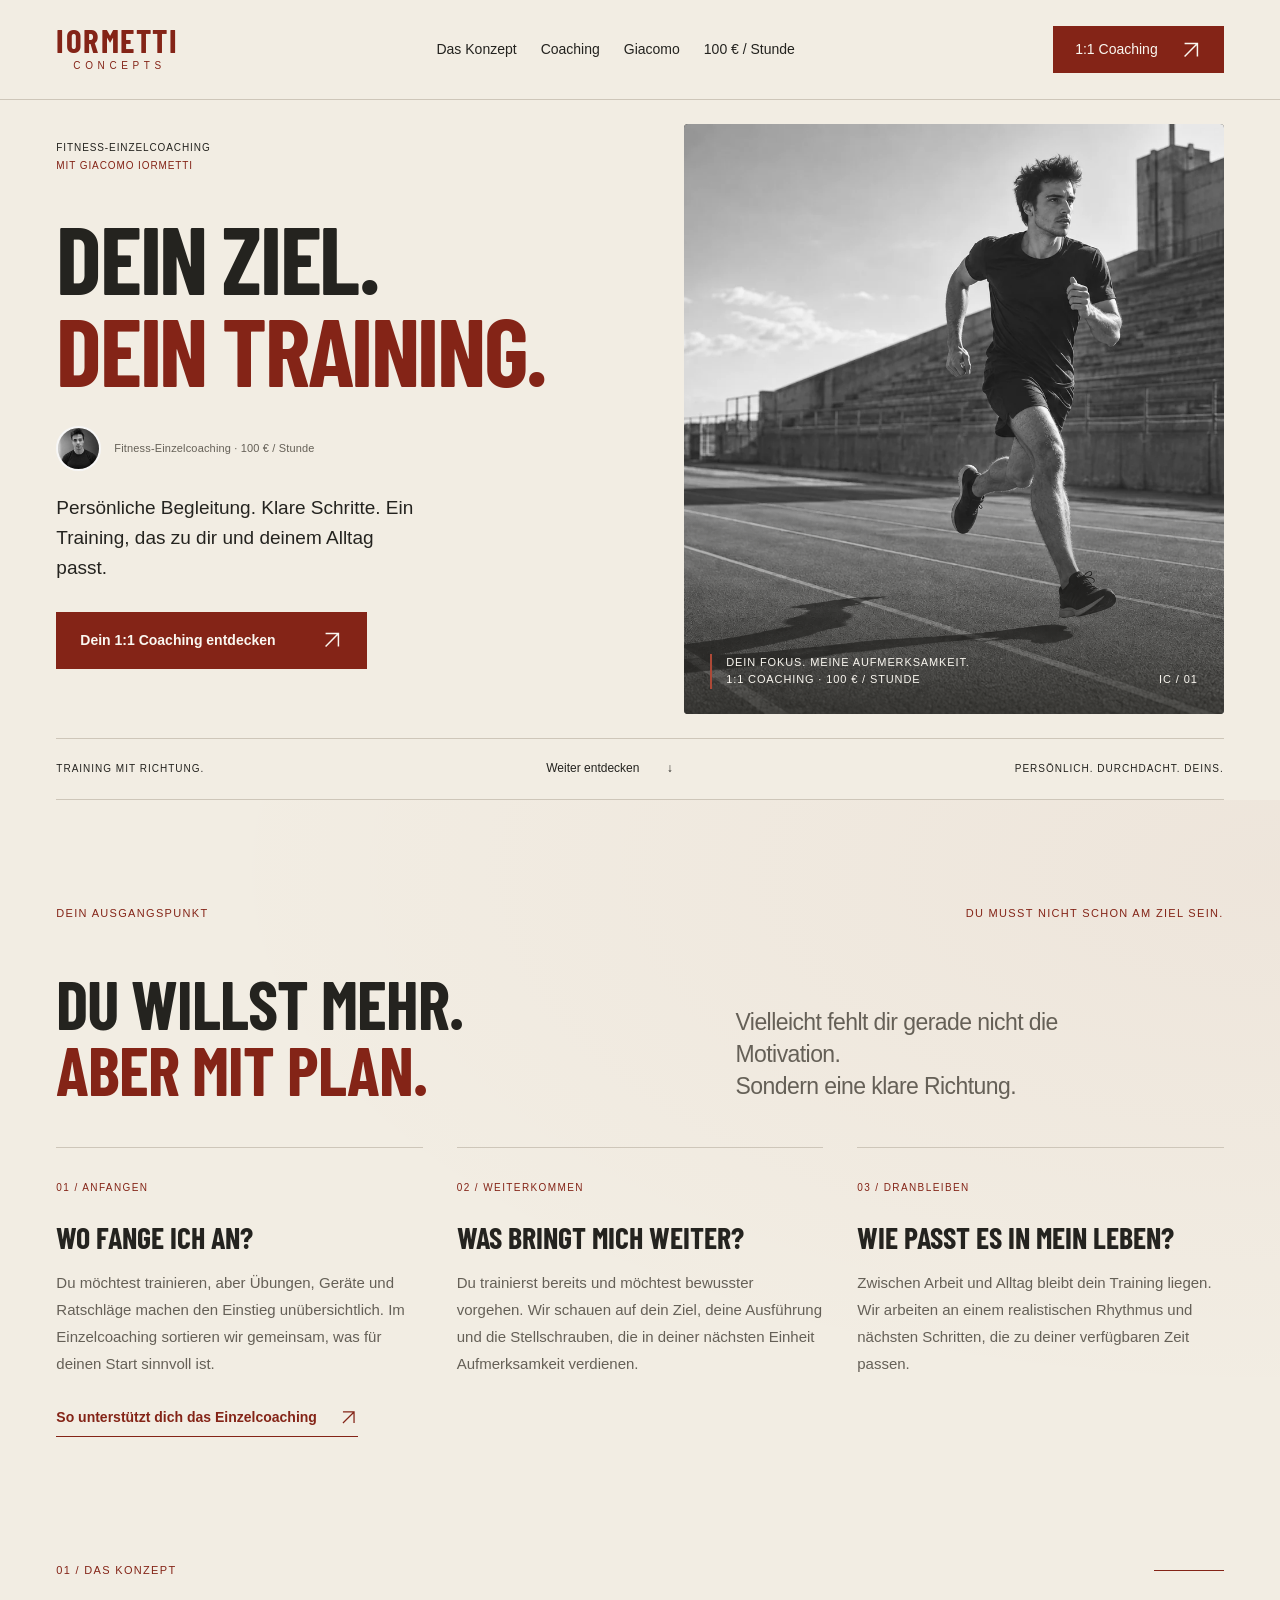
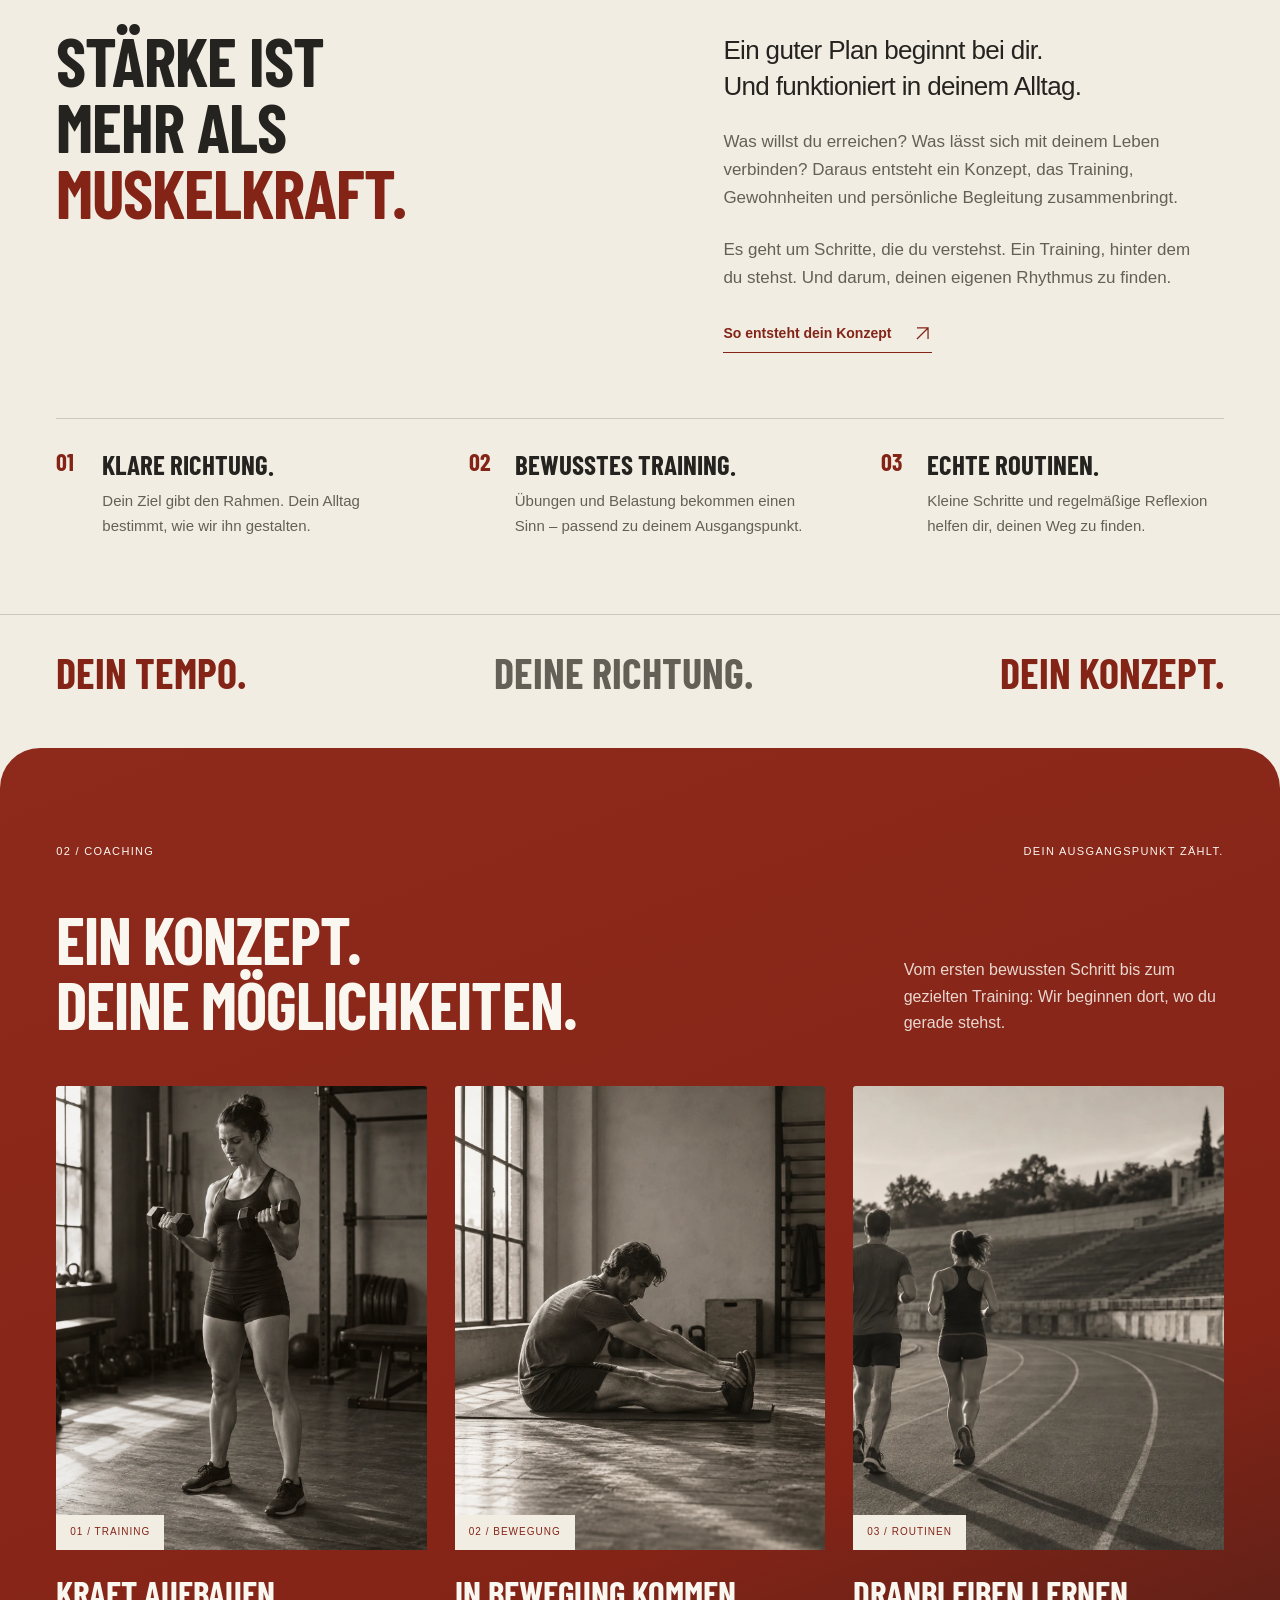
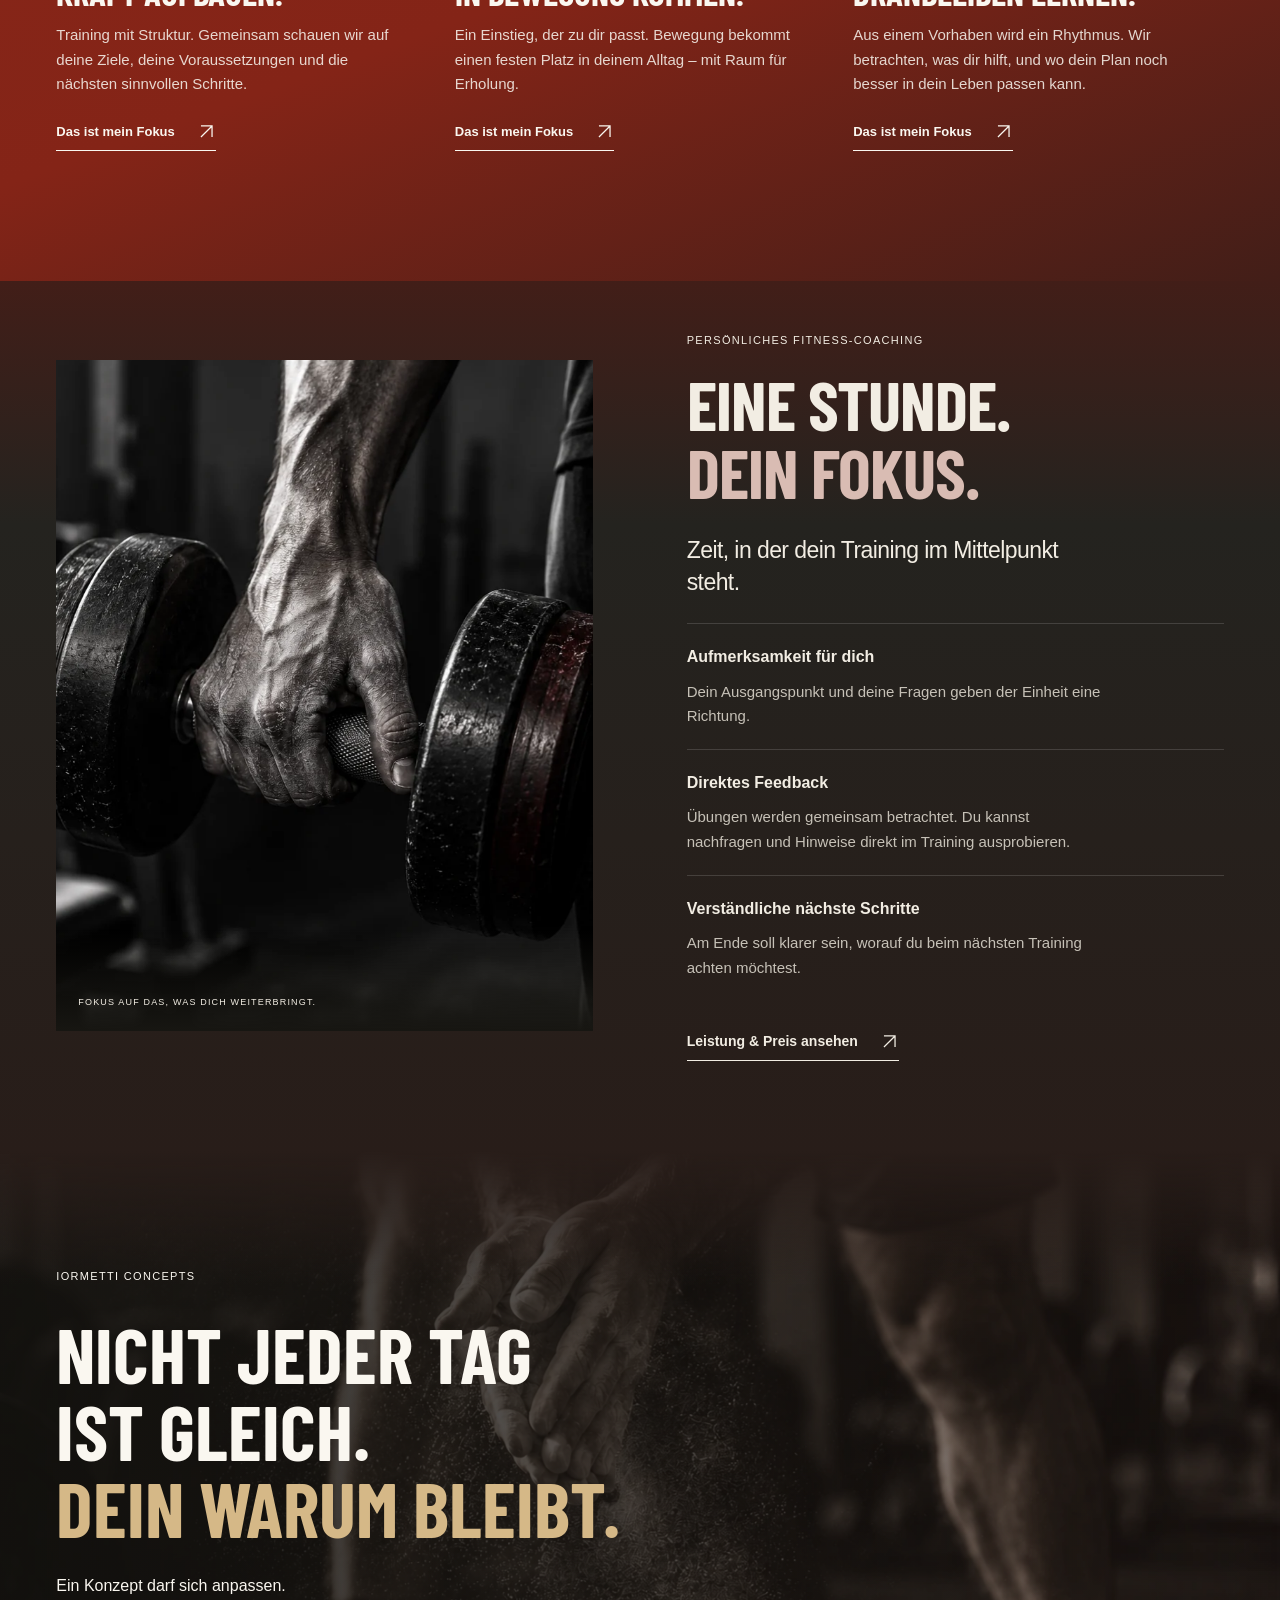
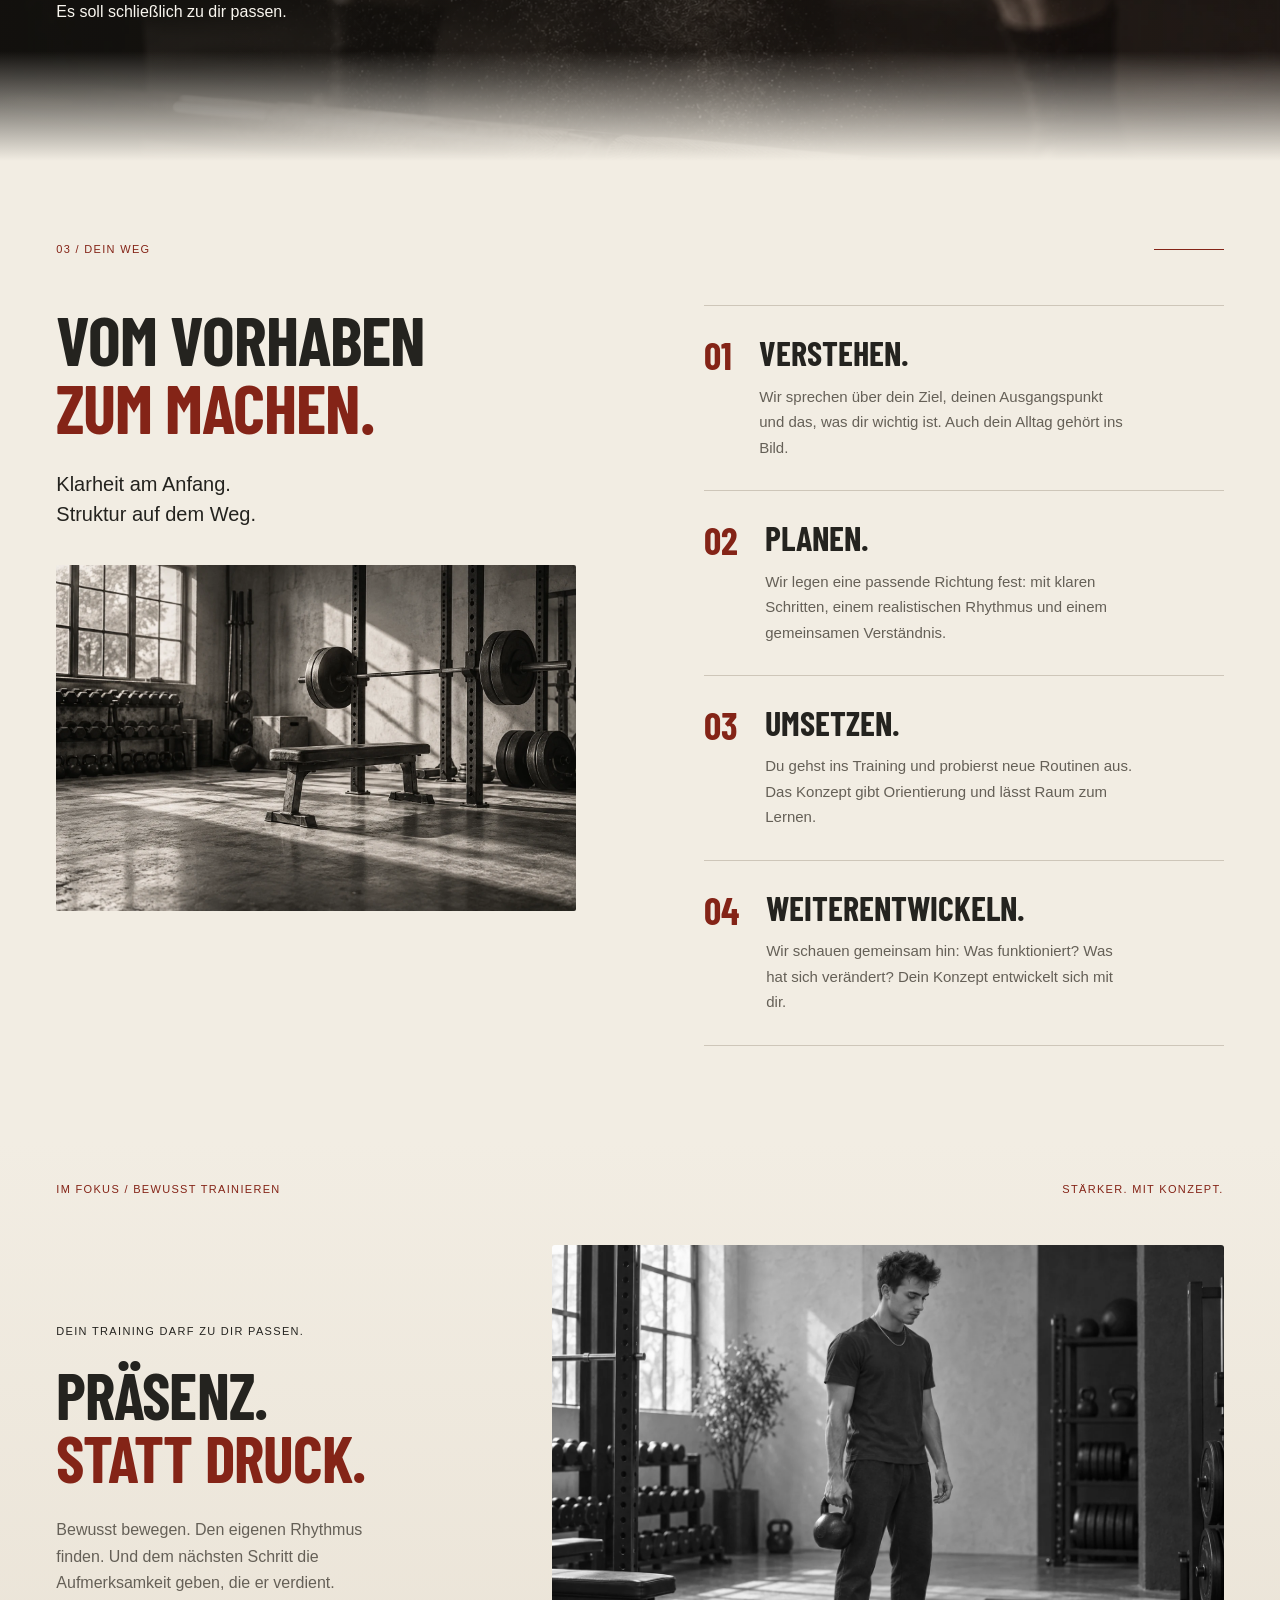
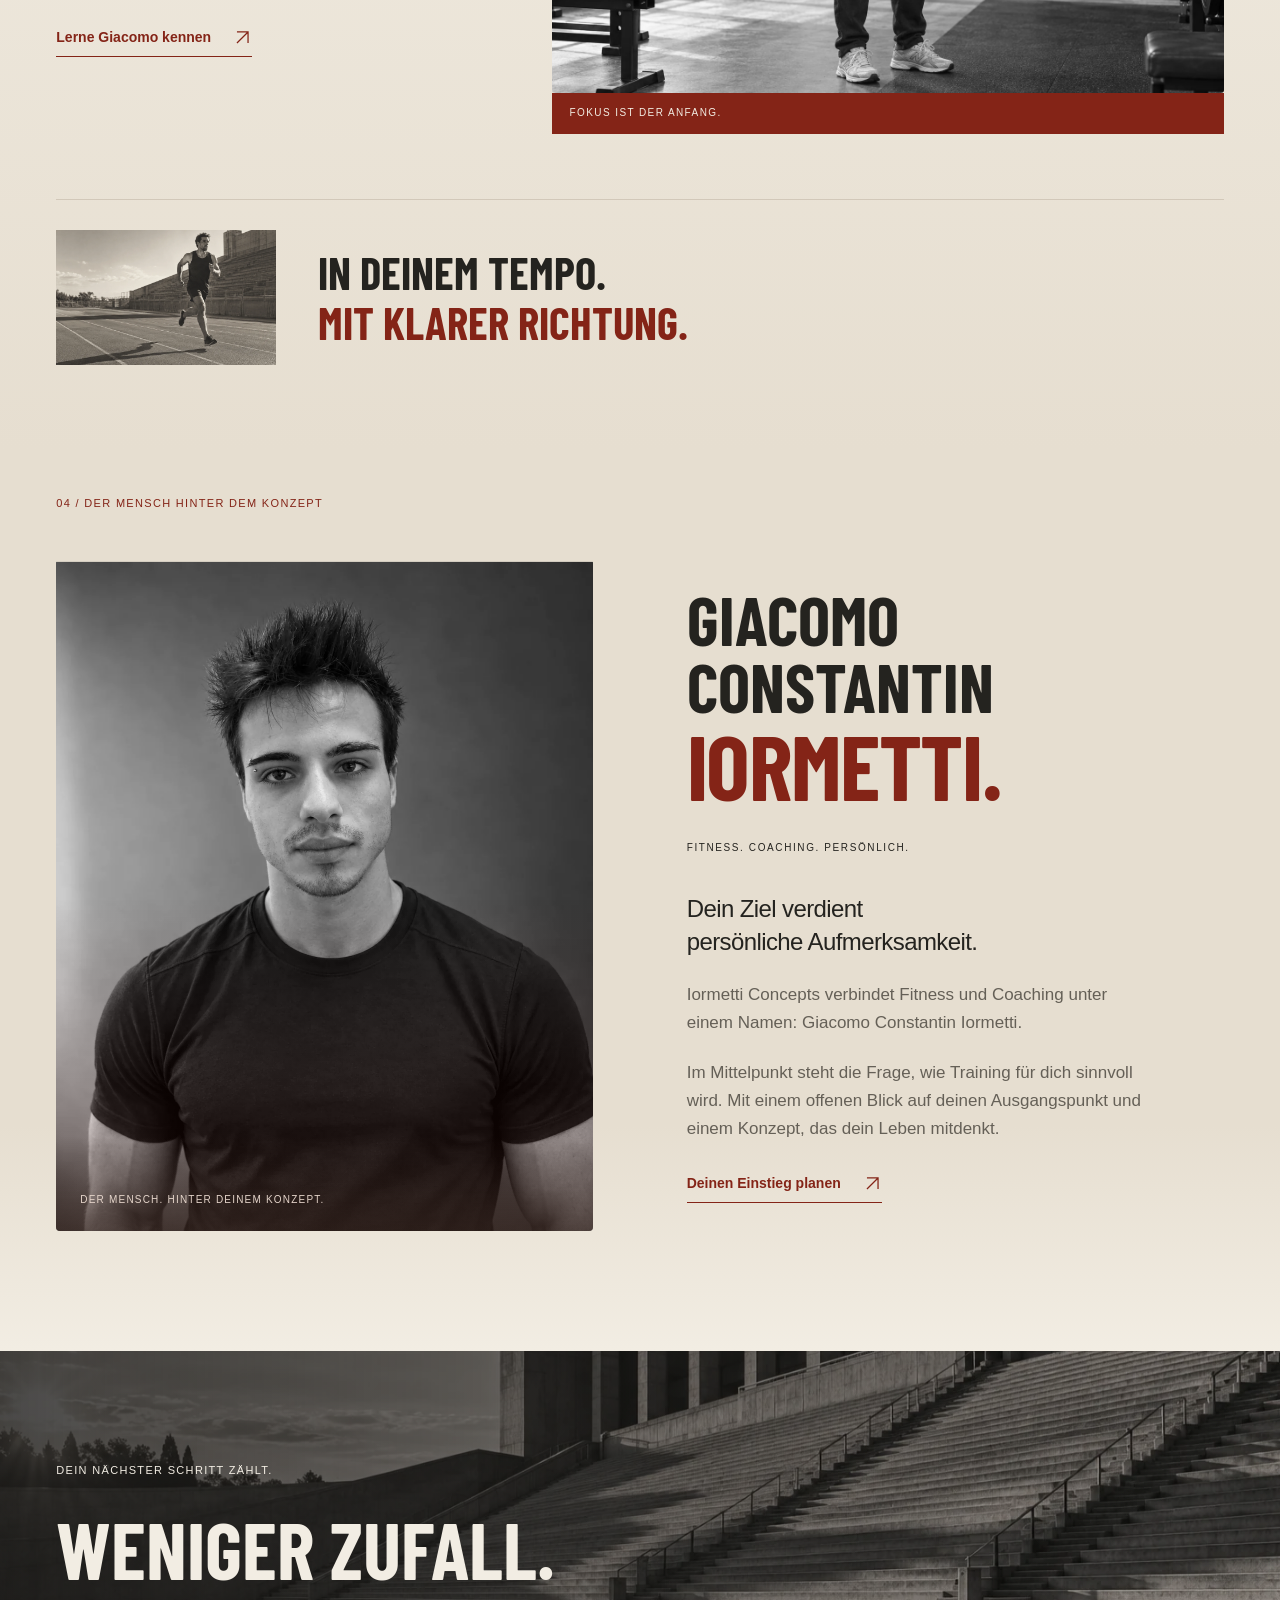
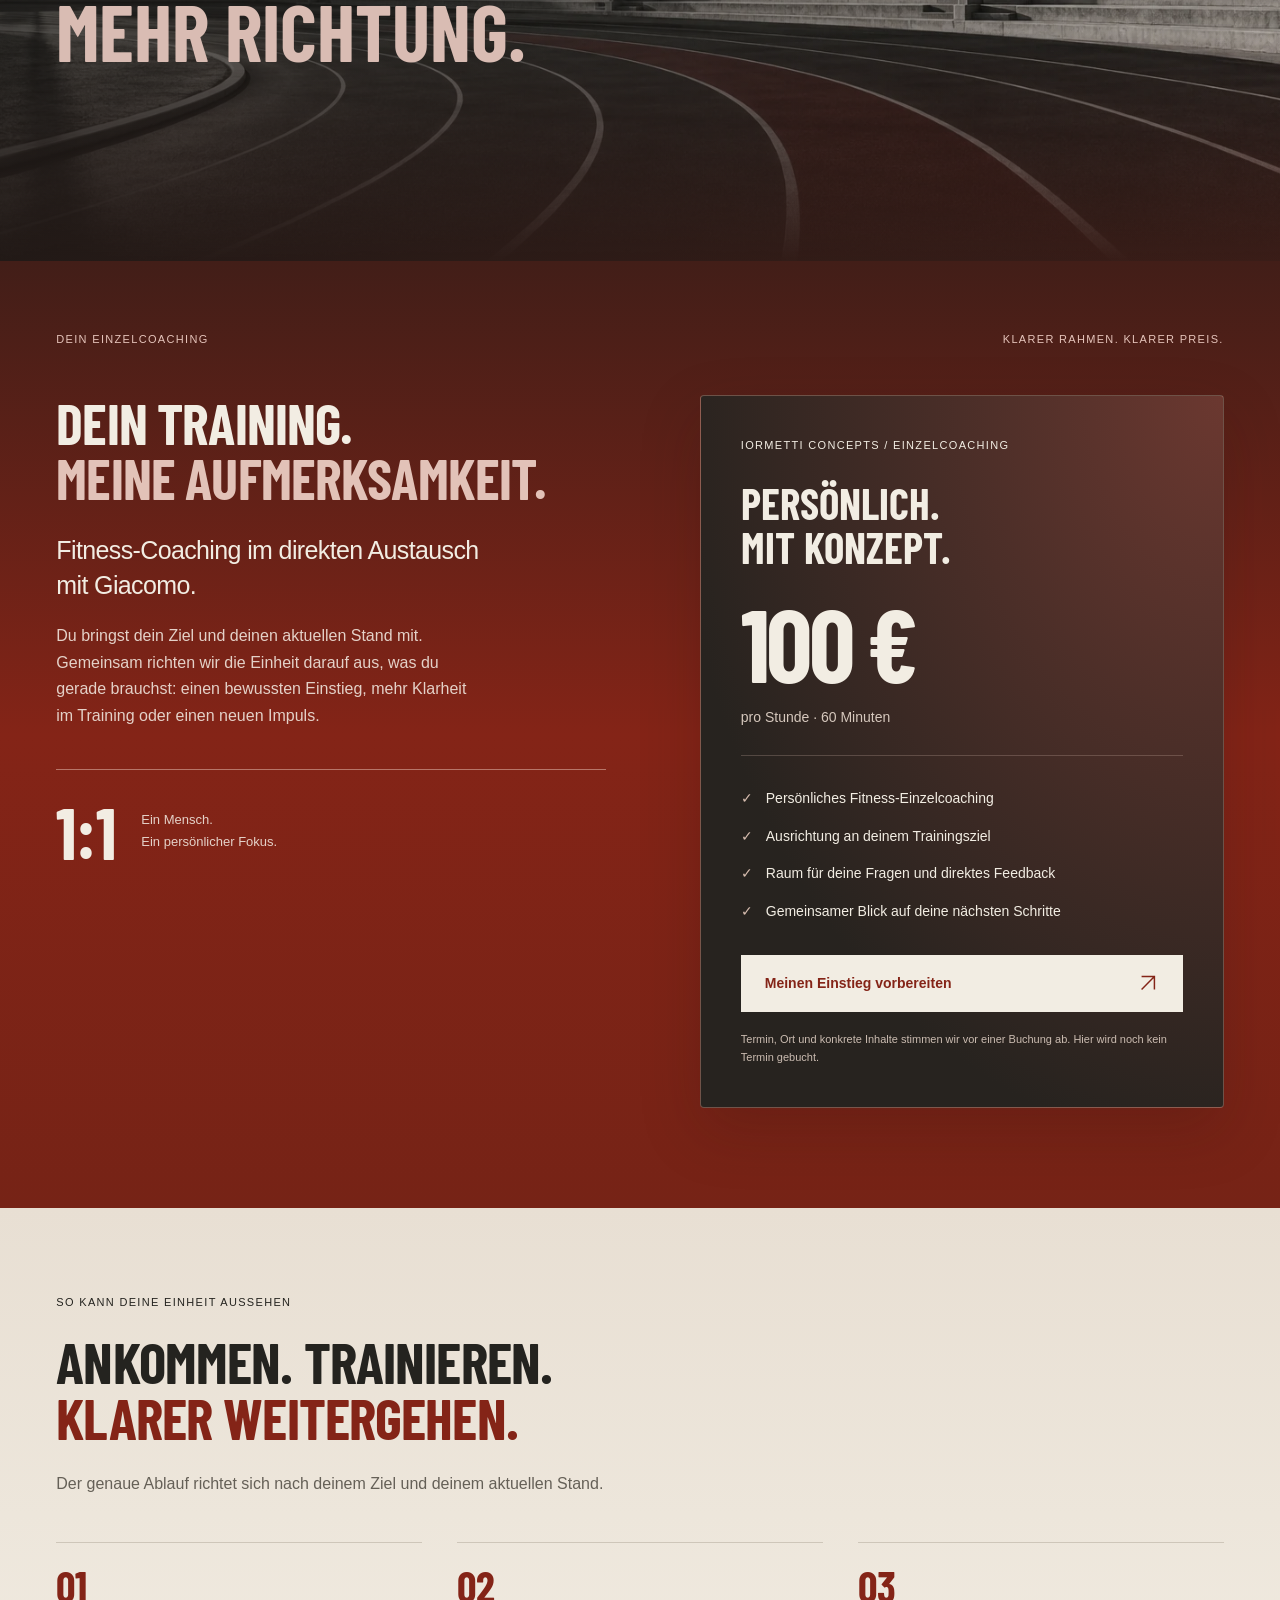
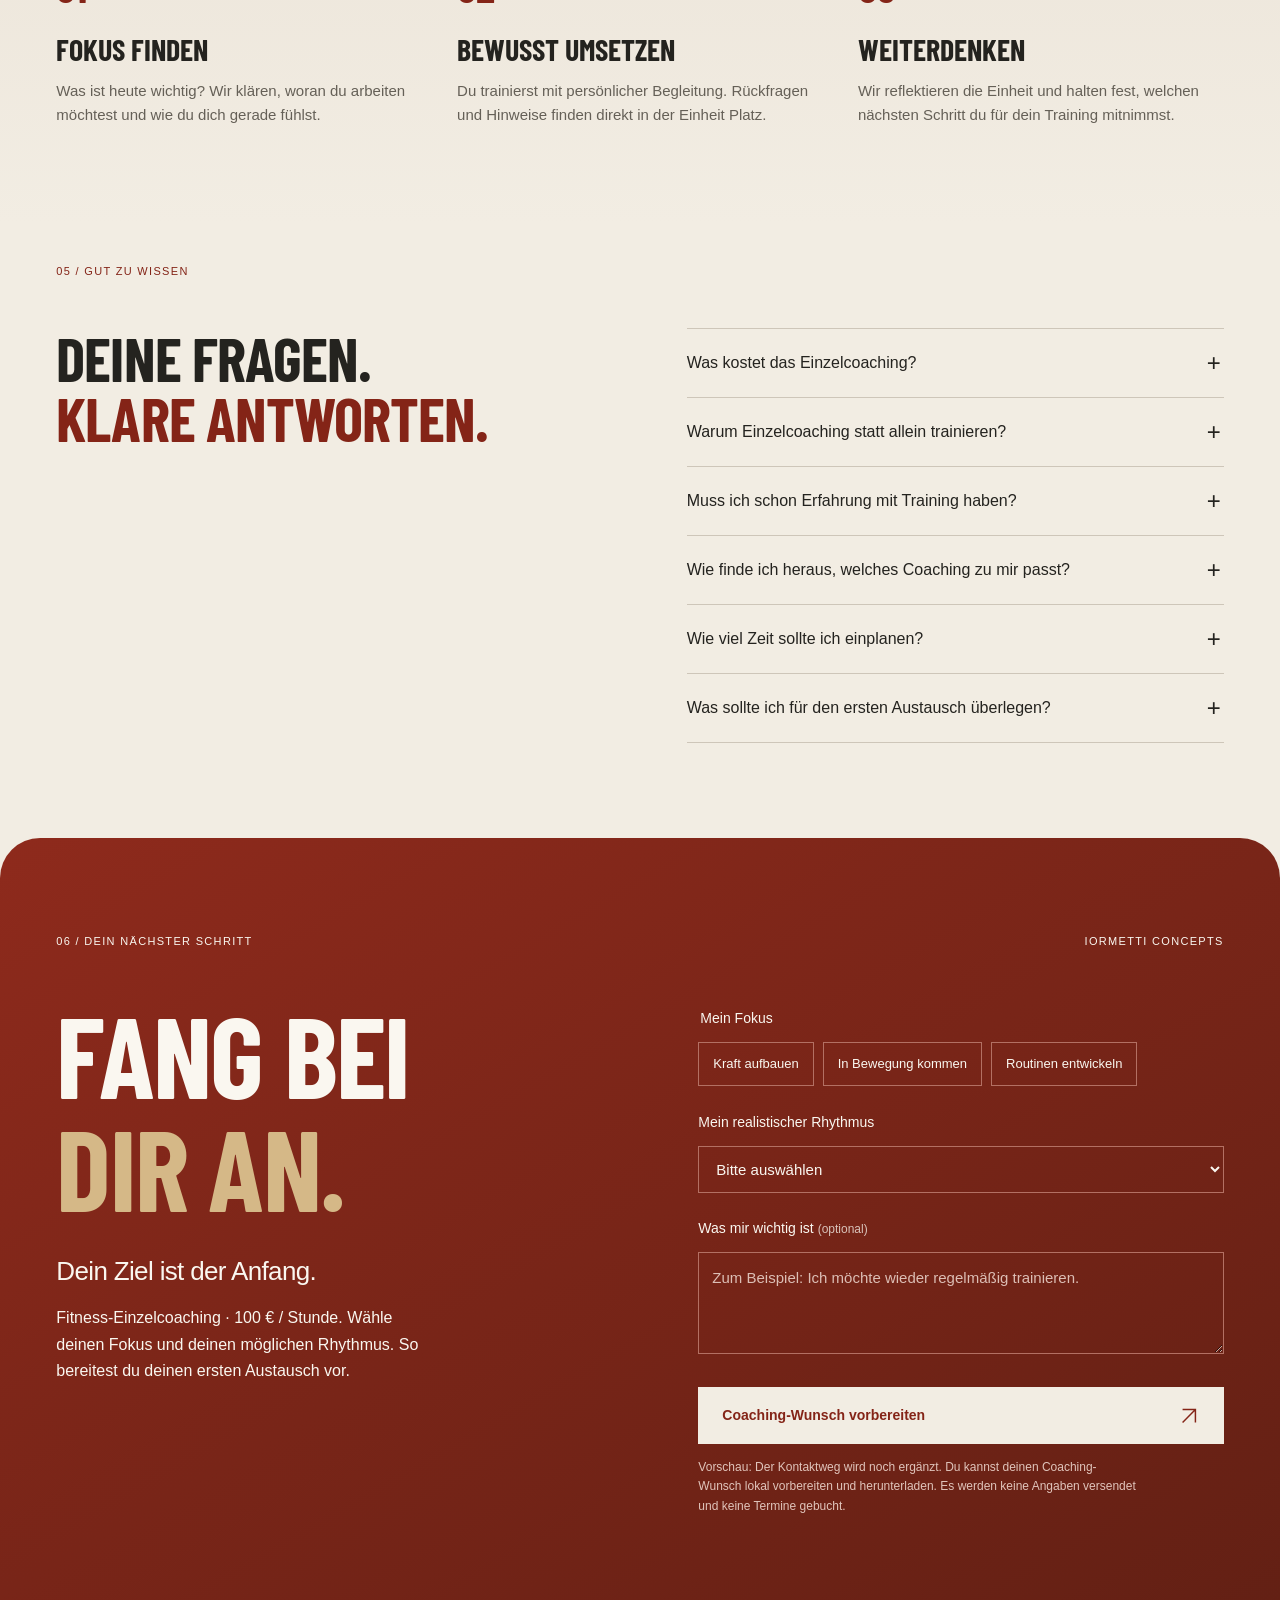
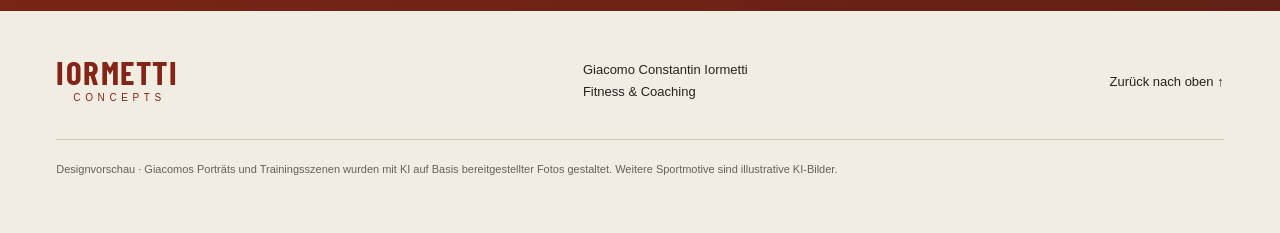
==== commit 4c4c58c0: "Refine mobile hero, preserve portrait framing and add dismissible coaching bar" ====
--- a/site/index.html
+++ b/site/index.html
@@ -5,9 +5,9 @@
   <title>Iormetti Concepts · Fitness-Einzelcoaching · 100 € / Stunde</title>
   <meta name="description" content="Iormetti Concepts von Giacomo Constantin Iormetti. Persönliches Fitness-Einzelcoaching für 100 € pro Stunde. Dein Ziel, individuelle Begleitung und ein Training, das in deinen Alltag passt.">
   <meta name="robots" content="noindex,nofollow"><meta name="theme-color" content="#842417">
-  <link rel="icon" href="assets/favicon.svg" type="image/svg+xml"><link rel="stylesheet" href="styles.css?v=3">
+  <link rel="icon" href="assets/favicon.svg" type="image/svg+xml"><link rel="stylesheet" href="styles.css?v=4">
   <link rel="preload" href="assets/BarlowCondensed-Bold.ttf" as="font" type="font/ttf" crossorigin>
-  <script src="app.js?v=3" defer></script>
+  <script src="app.js?v=4" defer></script>
 </head>
 <body>
 <div class="reading-progress" aria-hidden="true"></div>
@@ -15,44 +15,44 @@
 <header class="header">
   <a class="brand" href="#start" aria-label="Iormetti Concepts – Start"><span class="brand-name">IORMETTI<span>CONCEPTS</span></span></a>
   <nav class="desktop-nav" aria-label="Hauptnavigation"><a href="#konzept">Das Konzept</a><a href="#coaching">Coaching</a><a href="#giacomo">Giacomo</a><a href="#angebot">100 € / Stunde</a></nav>
-  <a class="header-cta" href="#angebot">1:1 Coaching <span aria-hidden="true">↗</span></a>
+  <a class="header-cta" href="#angebot">1:1 Coaching <svg class="arrow-icon" viewBox="0 0 24 24" fill="none" stroke="currentColor" stroke-width="1.6" aria-hidden="true" focusable="false"><path d="M5 19 19 5M5 5h14v14"/></svg></a>
   <button class="menu-toggle" aria-expanded="false" aria-controls="mobile-nav"><span>Menü</span><span class="menu-icon" aria-hidden="true"></span></button>
-  <nav id="mobile-nav" class="mobile-nav" aria-label="Mobile Navigation" hidden><a href="#konzept">Das Konzept</a><a href="#coaching">Coaching</a><a href="#ablauf">Dein Weg</a><a href="#giacomo">Giacomo</a><a href="#einstieg">Dein Einstieg ↗</a></nav>
+  <nav id="mobile-nav" class="mobile-nav" aria-label="Mobile Navigation" hidden><a href="#konzept">Das Konzept</a><a href="#coaching">Coaching</a><a href="#ablauf">Dein Weg</a><a href="#giacomo">Giacomo</a><a href="#einstieg">Dein Einstieg <svg class="arrow-icon" viewBox="0 0 24 24" fill="none" stroke="currentColor" stroke-width="1.6" aria-hidden="true" focusable="false"><path d="M5 19 19 5M5 5h14v14"/></svg></a></nav>
 </header>
 <main id="main">
 <section class="hero" id="start" aria-labelledby="hero-title">
-  <div class="hero-copy"><p class="eyebrow">Giacomo Constantin Iormetti <span>Fitness & Coaching</span></p>
-    <h1 id="hero-title">DEIN ZIEL.<br>DEIN WEG.<br><span>MIT KONZEPT.</span></h1>
-    <div class="hero-bottom"><div class="coach-badge"><img src="assets/portrait-v3.webp" alt="" width="56" height="56"><span>Fitness-Einzelcoaching · 100 € / Stunde</span></div><p>Du willst gezielter trainieren? Gemeinsam bringen wir Struktur in dein Training – mit persönlicher Begleitung, die bei dir beginnt.</p><a class="button" href="#angebot">Dein Einzelcoaching entdecken <span aria-hidden="true">↗</span></a></div>
+  <div class="hero-copy"><p class="eyebrow">FITNESS-EINZELCOACHING <span>MIT GIACOMO IORMETTI</span></p>
+    <h1 id="hero-title">DEIN ZIEL.<br><span>DEIN TRAINING.</span></h1>
+    <div class="hero-bottom"><div class="coach-badge"><img src="assets/portrait-v3.webp" alt="" width="56" height="56"><span>Fitness-Einzelcoaching · 100 € / Stunde</span></div><p>Persönliche Begleitung. Klare Schritte. Ein Training, das zu dir und deinem Alltag passt.</p><a class="button" href="#angebot">Dein 1:1 Coaching entdecken <svg class="arrow-icon" viewBox="0 0 24 24" fill="none" stroke="currentColor" stroke-width="1.6" aria-hidden="true" focusable="false"><path d="M5 19 19 5M5 5h14v14"/></svg></a></div>
   </div>
-  <figure class="hero-visual portrait-hero runner-hero"><img src="assets/runner-v3.webp" alt="Giacomo als Läufer im Stadion – KI-gestaltete Szene auf Basis seiner Fotos" width="1536" height="1024" fetchpriority="high"><figcaption><span>GIACOMO CONSTANTIN IORMETTI<br>FITNESS. COACHING. PERSÖNLICH.</span><span class="figure-index">IC / 01</span></figcaption></figure>
+  <figure class="hero-visual portrait-hero runner-hero"><img src="assets/runner-v3.webp" alt="Giacomo als Läufer im Stadion – KI-gestaltete Szene auf Basis seiner Fotos" width="1536" height="1024" fetchpriority="high"><figcaption><span>DEIN FOKUS. MEINE AUFMERKSAMKEIT.<br>1:1 COACHING · 100 € / STUNDE</span><span class="figure-index">IC / 01</span></figcaption></figure>
   <div class="hero-foot"><span>TRAINING MIT RICHTUNG.</span><a href="#konzept">Weiter entdecken <span aria-hidden="true">↓</span></a><span>PERSÖNLICH. DURCHDACHT. DEINS.</span></div>
 </section>
-<section class="fit-section section" id="fuer-dich" aria-labelledby="fit-title"><div class="section-label"><span>DEIN AUSGANGSPUNKT</span><span>DU MUSST NICHT SCHON AM ZIEL SEIN.</span></div><div class="fit-intro"><h2 id="fit-title">DU WILLST MEHR.<br><em>ABER MIT PLAN.</em></h2><p class="lead">Vielleicht fehlt dir gerade nicht die Motivation.<br>Sondern eine klare Richtung.</p></div><div class="fit-cards"><article class="reveal"><span>01 / ANFANGEN</span><h3>WO FANGE ICH AN?</h3><p>Du möchtest trainieren, aber Übungen, Geräte und Ratschläge machen den Einstieg unübersichtlich. Im Einzelcoaching sortieren wir gemeinsam, was für deinen Start sinnvoll ist.</p></article><article class="reveal"><span>02 / WEITERKOMMEN</span><h3>WAS BRINGT MICH WEITER?</h3><p>Du trainierst bereits und möchtest bewusster vorgehen. Wir schauen auf dein Ziel, deine Ausführung und die Stellschrauben, die in deiner nächsten Einheit Aufmerksamkeit verdienen.</p></article><article class="reveal"><span>03 / DRANBLEIBEN</span><h3>WIE PASST ES IN MEIN LEBEN?</h3><p>Zwischen Arbeit und Alltag bleibt dein Training liegen. Wir arbeiten an einem realistischen Rhythmus und nächsten Schritten, die zu deiner verfügbaren Zeit passen.</p></article></div><a class="text-link" href="#angebot">So unterstützt dich das Einzelcoaching <span aria-hidden="true">↗</span></a></section>
+<section class="fit-section section" id="fuer-dich" aria-labelledby="fit-title"><div class="section-label"><span>DEIN AUSGANGSPUNKT</span><span>DU MUSST NICHT SCHON AM ZIEL SEIN.</span></div><div class="fit-intro"><h2 id="fit-title">DU WILLST MEHR.<br><em>ABER MIT PLAN.</em></h2><p class="lead">Vielleicht fehlt dir gerade nicht die Motivation.<br>Sondern eine klare Richtung.</p></div><div class="fit-cards"><article class="reveal"><span>01 / ANFANGEN</span><h3>WO FANGE ICH AN?</h3><p>Du möchtest trainieren, aber Übungen, Geräte und Ratschläge machen den Einstieg unübersichtlich. Im Einzelcoaching sortieren wir gemeinsam, was für deinen Start sinnvoll ist.</p></article><article class="reveal"><span>02 / WEITERKOMMEN</span><h3>WAS BRINGT MICH WEITER?</h3><p>Du trainierst bereits und möchtest bewusster vorgehen. Wir schauen auf dein Ziel, deine Ausführung und die Stellschrauben, die in deiner nächsten Einheit Aufmerksamkeit verdienen.</p></article><article class="reveal"><span>03 / DRANBLEIBEN</span><h3>WIE PASST ES IN MEIN LEBEN?</h3><p>Zwischen Arbeit und Alltag bleibt dein Training liegen. Wir arbeiten an einem realistischen Rhythmus und nächsten Schritten, die zu deiner verfügbaren Zeit passen.</p></article></div><a class="text-link" href="#angebot">So unterstützt dich das Einzelcoaching <svg class="arrow-icon" viewBox="0 0 24 24" fill="none" stroke="currentColor" stroke-width="1.6" aria-hidden="true" focusable="false"><path d="M5 19 19 5M5 5h14v14"/></svg></a></section>
 <section class="manifesto section" id="konzept" aria-labelledby="concept-title">
   <div class="section-label"><span>01 / DAS KONZEPT</span><span class="short-line"></span></div>
-  <div class="manifesto-grid"><h2 id="concept-title">STÄRKE IST<br>MEHR ALS<br><em>MUSKELKRAFT.</em></h2><div class="manifesto-copy reveal"><p class="lead">Ein guter Plan beginnt bei dir.<br>Und funktioniert in deinem Alltag.</p><p>Was willst du erreichen? Was lässt sich mit deinem Leben verbinden? Daraus entsteht ein Konzept, das Training, Gewohnheiten und persönliche Begleitung zusammenbringt.</p><p>Es geht um Schritte, die du verstehst. Ein Training, hinter dem du stehst. Und darum, deinen eigenen Rhythmus zu finden.</p><a class="text-link" href="#ablauf">So entsteht dein Konzept <span aria-hidden="true">↗</span></a></div></div>
+  <div class="manifesto-grid"><h2 id="concept-title">STÄRKE IST<br>MEHR ALS<br><em>MUSKELKRAFT.</em></h2><div class="manifesto-copy reveal"><p class="lead">Ein guter Plan beginnt bei dir.<br>Und funktioniert in deinem Alltag.</p><p>Was willst du erreichen? Was lässt sich mit deinem Leben verbinden? Daraus entsteht ein Konzept, das Training, Gewohnheiten und persönliche Begleitung zusammenbringt.</p><p>Es geht um Schritte, die du verstehst. Ein Training, hinter dem du stehst. Und darum, deinen eigenen Rhythmus zu finden.</p><a class="text-link" href="#ablauf">So entsteht dein Konzept <svg class="arrow-icon" viewBox="0 0 24 24" fill="none" stroke="currentColor" stroke-width="1.6" aria-hidden="true" focusable="false"><path d="M5 19 19 5M5 5h14v14"/></svg></a></div></div>
   <div class="principles"><article><span class="ordinal">01</span><h3>KLARE RICHTUNG.</h3><p>Dein Ziel gibt den Rahmen. Dein Alltag bestimmt, wie wir ihn gestalten.</p></article><article><span class="ordinal">02</span><h3>BEWUSSTES TRAINING.</h3><p>Übungen und Belastung bekommen einen Sinn – passend zu deinem Ausgangspunkt.</p></article><article><span class="ordinal">03</span><h3>ECHTE ROUTINEN.</h3><p>Kleine Schritte und regelmäßige Reflexion helfen dir, deinen Weg zu finden.</p></article></div>
 </section>
 <div class="chapter-ribbon" aria-hidden="true"><span>DEIN TEMPO.</span><span>DEINE RICHTUNG.</span><span>DEIN KONZEPT.</span></div>
 <section class="coaching section" id="coaching" aria-labelledby="coaching-title">
   <div class="section-label"><span>02 / COACHING</span><span>DEIN AUSGANGSPUNKT ZÄHLT.</span></div>
   <div class="section-heading"><h2 id="coaching-title">EIN KONZEPT.<br><em>DEINE MÖGLICHKEITEN.</em></h2><p>Vom ersten bewussten Schritt bis zum gezielten Training: Wir beginnen dort, wo du gerade stehst.</p></div>
-  <div class="service-grid"><article class="service reveal"><figure><img src="assets/training.webp" width="1122" height="1402" loading="lazy" alt="Athletin beim konzentrierten Krafttraining mit Kurzhanteln"><span>01 / TRAINING</span></figure><div><h3>KRAFT AUFBAUEN.</h3><p>Training mit Struktur. Gemeinsam schauen wir auf deine Ziele, deine Voraussetzungen und die nächsten sinnvollen Schritte.</p><a class="text-link" href="#einstieg" data-goal="Kraft aufbauen">Das ist mein Fokus <span aria-hidden="true">↗</span></a></div></article>
-  <article class="service reveal"><figure><img src="assets/mobility.webp" width="1122" height="1402" loading="lazy" alt="Anonymer Athlet bei einer ruhigen Mobilitätsübung"><span>02 / BEWEGUNG</span></figure><div><h3>IN BEWEGUNG KOMMEN.</h3><p>Ein Einstieg, der zu dir passt. Bewegung bekommt einen festen Platz in deinem Alltag – mit Raum für Erholung.</p><a class="text-link" href="#einstieg" data-goal="In Bewegung kommen">Das ist mein Fokus <span aria-hidden="true">↗</span></a></div></article>
-  <article class="service reveal"><figure><img src="assets/routine.webp" width="1536" height="1024" loading="lazy" alt="Zwei Erwachsene laufen gemeinsam auf einer Laufbahn"><span>03 / ROUTINEN</span></figure><div><h3>DRANBLEIBEN LERNEN.</h3><p>Aus einem Vorhaben wird ein Rhythmus. Wir betrachten, was dir hilft, und wo dein Plan noch besser in dein Leben passen kann.</p><a class="text-link" href="#einstieg" data-goal="Routinen entwickeln">Das ist mein Fokus <span aria-hidden="true">↗</span></a></div></article></div>
+  <div class="service-grid"><article class="service reveal"><figure><img src="assets/training.webp" width="1122" height="1402" loading="lazy" alt="Athletin beim konzentrierten Krafttraining mit Kurzhanteln"><span>01 / TRAINING</span></figure><div><h3>KRAFT AUFBAUEN.</h3><p>Training mit Struktur. Gemeinsam schauen wir auf deine Ziele, deine Voraussetzungen und die nächsten sinnvollen Schritte.</p><a class="text-link" href="#einstieg" data-goal="Kraft aufbauen">Das ist mein Fokus <svg class="arrow-icon" viewBox="0 0 24 24" fill="none" stroke="currentColor" stroke-width="1.6" aria-hidden="true" focusable="false"><path d="M5 19 19 5M5 5h14v14"/></svg></a></div></article>
+  <article class="service reveal"><figure><img src="assets/mobility.webp" width="1122" height="1402" loading="lazy" alt="Anonymer Athlet bei einer ruhigen Mobilitätsübung"><span>02 / BEWEGUNG</span></figure><div><h3>IN BEWEGUNG KOMMEN.</h3><p>Ein Einstieg, der zu dir passt. Bewegung bekommt einen festen Platz in deinem Alltag – mit Raum für Erholung.</p><a class="text-link" href="#einstieg" data-goal="In Bewegung kommen">Das ist mein Fokus <svg class="arrow-icon" viewBox="0 0 24 24" fill="none" stroke="currentColor" stroke-width="1.6" aria-hidden="true" focusable="false"><path d="M5 19 19 5M5 5h14v14"/></svg></a></div></article>
+  <article class="service reveal"><figure><img src="assets/routine.webp" width="1536" height="1024" loading="lazy" alt="Zwei Erwachsene laufen gemeinsam auf einer Laufbahn"><span>03 / ROUTINEN</span></figure><div><h3>DRANBLEIBEN LERNEN.</h3><p>Aus einem Vorhaben wird ein Rhythmus. Wir betrachten, was dir hilft, und wo dein Plan noch besser in dein Leben passen kann.</p><a class="text-link" href="#einstieg" data-goal="Routinen entwickeln">Das ist mein Fokus <svg class="arrow-icon" viewBox="0 0 24 24" fill="none" stroke="currentColor" stroke-width="1.6" aria-hidden="true" focusable="false"><path d="M5 19 19 5M5 5h14v14"/></svg></a></div></article></div>
 </section>
-<section class="value-section section" aria-labelledby="value-title"><div class="value-photo"><img src="assets/strength-detail-v3.webp" width="1536" height="1024" loading="lazy" alt="Schwarz-Weiß-Detail einer Hand an einer Kurzhantel"><span>FOKUS AUF DAS, WAS DICH WEITERBRINGT.</span></div><div class="value-copy"><p class="eyebrow">PERSÖNLICHES FITNESS-COACHING</p><h2 id="value-title">EINE STUNDE.<br><em>DEIN FOKUS.</em></h2><p class="lead">Zeit, in der dein Training im Mittelpunkt steht.</p><dl class="value-list"><div><dt>Aufmerksamkeit für dich</dt><dd>Dein Ausgangspunkt und deine Fragen geben der Einheit eine Richtung.</dd></div><div><dt>Direktes Feedback</dt><dd>Übungen werden gemeinsam betrachtet. Du kannst nachfragen und Hinweise direkt im Training ausprobieren.</dd></div><div><dt>Verständliche nächste Schritte</dt><dd>Am Ende soll klarer sein, worauf du beim nächsten Training achten möchtest.</dd></div></dl><a class="text-link" href="#angebot">Leistung & Preis ansehen <span aria-hidden="true">↗</span></a></div></section>
+<section class="value-section section" aria-labelledby="value-title"><div class="value-photo"><img src="assets/strength-detail-v3.webp" width="1536" height="1024" loading="lazy" alt="Schwarz-Weiß-Detail einer Hand an einer Kurzhantel"><span>FOKUS AUF DAS, WAS DICH WEITERBRINGT.</span></div><div class="value-copy"><p class="eyebrow">PERSÖNLICHES FITNESS-COACHING</p><h2 id="value-title">EINE STUNDE.<br><em>DEIN FOKUS.</em></h2><p class="lead">Zeit, in der dein Training im Mittelpunkt steht.</p><dl class="value-list"><div><dt>Aufmerksamkeit für dich</dt><dd>Dein Ausgangspunkt und deine Fragen geben der Einheit eine Richtung.</dd></div><div><dt>Direktes Feedback</dt><dd>Übungen werden gemeinsam betrachtet. Du kannst nachfragen und Hinweise direkt im Training ausprobieren.</dd></div><div><dt>Verständliche nächste Schritte</dt><dd>Am Ende soll klarer sein, worauf du beim nächsten Training achten möchtest.</dd></div></dl><a class="text-link" href="#angebot">Leistung & Preis ansehen <svg class="arrow-icon" viewBox="0 0 24 24" fill="none" stroke="currentColor" stroke-width="1.6" aria-hidden="true" focusable="false"><path d="M5 19 19 5M5 5h14v14"/></svg></a></div></section>
 <section class="statement" aria-label="Unsere Haltung"><img src="assets/chalk.webp" width="1536" height="1024" loading="lazy" alt="Detailaufnahme von Händen mit Kreide vor dem Krafttraining"><div class="statement-content"><p class="eyebrow">IORMETTI CONCEPTS</p><p class="statement-title">NICHT JEDER TAG<br>IST GLEICH.<br><span>DEIN WARUM BLEIBT.</span></p><p>Ein Konzept darf sich anpassen.<br>Es soll schließlich zu dir passen.</p></div></section>
 <section class="process section" id="ablauf" aria-labelledby="process-title"><div class="section-label"><span>03 / DEIN WEG</span><span class="short-line"></span></div><div class="process-grid"><div><h2 id="process-title">VOM VORHABEN<br><em>ZUM MACHEN.</em></h2><p class="process-intro">Klarheit am Anfang.<br>Struktur auf dem Weg.</p><figure class="process-image"><img src="assets/studio.webp" width="1536" height="1024" loading="lazy" alt="Ruhiger Trainingsraum mit Bank und Gewichten im natürlichen Licht"></figure></div><ol class="steps"><li><span>01</span><div><h3>VERSTEHEN.</h3><p>Wir sprechen über dein Ziel, deinen Ausgangspunkt und das, was dir wichtig ist. Auch dein Alltag gehört ins Bild.</p></div></li><li><span>02</span><div><h3>PLANEN.</h3><p>Wir legen eine passende Richtung fest: mit klaren Schritten, einem realistischen Rhythmus und einem gemeinsamen Verständnis.</p></div></li><li><span>03</span><div><h3>UMSETZEN.</h3><p>Du gehst ins Training und probierst neue Routinen aus. Das Konzept gibt Orientierung und lässt Raum zum Lernen.</p></div></li><li><span>04</span><div><h3>WEITERENTWICKELN.</h3><p>Wir schauen gemeinsam hin: Was funktioniert? Was hat sich verändert? Dein Konzept entwickelt sich mit dir.</p></div></li></ol></div></section>
-<section class="training-story section" aria-labelledby="training-story-title"><div class="section-label"><span>IM FOKUS / BEWUSST TRAINIEREN</span><span>STÄRKER. MIT KONZEPT.</span></div><div class="training-story-grid"><div class="training-story-copy reveal"><p class="eyebrow">DEIN TRAINING DARF ZU DIR PASSEN.</p><h2 id="training-story-title">PRÄSENZ.<br><em>STATT DRUCK.</em></h2><p>Bewusst bewegen. Den eigenen Rhythmus finden. Und dem nächsten Schritt die Aufmerksamkeit geben, die er verdient.</p><a class="text-link" href="#giacomo">Lerne Giacomo kennen <span aria-hidden="true">↗</span></a></div><figure class="training-story-image reveal"><img src="assets/giacomo-training.webp" alt="Giacomo mit einer Kettlebell – KI-gestaltete Trainingsszene" width="1536" height="1024" loading="lazy"><figcaption>FOKUS IST DER ANFANG.</figcaption></figure></div><div class="athletic-strip"><figure><img src="assets/hero.webp" width="1536" height="1024" loading="lazy" alt="Illustrativer Läufer auf einer sonnigen Laufbahn"></figure><p>IN DEINEM TEMPO.<br><span>MIT KLARER RICHTUNG.</span></p></div></section>
-<section class="person section" id="giacomo" aria-labelledby="person-title"><div class="section-label"><span>04 / DER MENSCH HINTER DEM KONZEPT</span></div><div class="person-grid"><figure class="person-portrait reveal"><img src="assets/portrait-v3.webp" alt="Schwarz-Weiß-Porträt von Giacomo – KI-gestaltet auf Basis seiner Fotos" width="1122" height="1402" loading="lazy"><figcaption>DER MENSCH. HINTER DEINEM KONZEPT.</figcaption></figure><div class="person-editorial"><div class="person-name"><p>GIACOMO<br>CONSTANTIN</p><h2 id="person-title">IORMETTI.</h2><span>FITNESS. COACHING. PERSÖNLICH.</span></div><div class="person-copy"><p class="lead">Dein Ziel verdient<br>persönliche Aufmerksamkeit.</p><p>Iormetti Concepts verbindet Fitness und Coaching unter einem Namen: Giacomo Constantin Iormetti.</p><p>Im Mittelpunkt steht die Frage, wie Training für dich sinnvoll wird. Mit einem offenen Blick auf deinen Ausgangspunkt und einem Konzept, das dein Leben mitdenkt.</p><a class="text-link" href="#einstieg">Deinen Einstieg planen <span aria-hidden="true">↗</span></a></div></div></div></section>
+<section class="training-story section" aria-labelledby="training-story-title"><div class="section-label"><span>IM FOKUS / BEWUSST TRAINIEREN</span><span>STÄRKER. MIT KONZEPT.</span></div><div class="training-story-grid"><div class="training-story-copy reveal"><p class="eyebrow">DEIN TRAINING DARF ZU DIR PASSEN.</p><h2 id="training-story-title">PRÄSENZ.<br><em>STATT DRUCK.</em></h2><p>Bewusst bewegen. Den eigenen Rhythmus finden. Und dem nächsten Schritt die Aufmerksamkeit geben, die er verdient.</p><a class="text-link" href="#giacomo">Lerne Giacomo kennen <svg class="arrow-icon" viewBox="0 0 24 24" fill="none" stroke="currentColor" stroke-width="1.6" aria-hidden="true" focusable="false"><path d="M5 19 19 5M5 5h14v14"/></svg></a></div><figure class="training-story-image reveal"><img src="assets/giacomo-training.webp" alt="Giacomo mit einer Kettlebell – KI-gestaltete Trainingsszene" width="1536" height="1024" loading="lazy"><figcaption>FOKUS IST DER ANFANG.</figcaption></figure></div><div class="athletic-strip"><figure><img src="assets/hero.webp" width="1536" height="1024" loading="lazy" alt="Illustrativer Läufer auf einer sonnigen Laufbahn"></figure><p>IN DEINEM TEMPO.<br><span>MIT KLARER RICHTUNG.</span></p></div></section>
+<section class="person section" id="giacomo" aria-labelledby="person-title"><div class="section-label"><span>04 / DER MENSCH HINTER DEM KONZEPT</span></div><div class="person-grid"><figure class="person-portrait reveal"><img src="assets/portrait-v3.webp" alt="Schwarz-Weiß-Porträt von Giacomo – KI-gestaltet auf Basis seiner Fotos" width="1122" height="1402" loading="lazy"><figcaption>DER MENSCH. HINTER DEINEM KONZEPT.</figcaption></figure><div class="person-editorial"><div class="person-name"><p>GIACOMO<br>CONSTANTIN</p><h2 id="person-title">IORMETTI.</h2><span>FITNESS. COACHING. PERSÖNLICH.</span></div><div class="person-copy"><p class="lead">Dein Ziel verdient<br>persönliche Aufmerksamkeit.</p><p>Iormetti Concepts verbindet Fitness und Coaching unter einem Namen: Giacomo Constantin Iormetti.</p><p>Im Mittelpunkt steht die Frage, wie Training für dich sinnvoll wird. Mit einem offenen Blick auf deinen Ausgangspunkt und einem Konzept, das dein Leben mitdenkt.</p><a class="text-link" href="#einstieg">Deinen Einstieg planen <svg class="arrow-icon" viewBox="0 0 24 24" fill="none" stroke="currentColor" stroke-width="1.6" aria-hidden="true" focusable="false"><path d="M5 19 19 5M5 5h14v14"/></svg></a></div></div></div></section>
 <section class="track-interlude" aria-label="Deine Richtung"><img src="assets/track-v3.webp" width="1536" height="1024" loading="lazy" alt="Stadion mit geschwungener Laufbahn und dezent roter Spur"><div class="track-copy reveal"><p class="eyebrow">DEIN NÄCHSTER SCHRITT ZÄHLT.</p><p>WENIGER ZUFALL.<br><span>MEHR RICHTUNG.</span></p></div></section>
-<section class="offer-section section" id="angebot" aria-labelledby="offer-title"><div class="section-label"><span>DEIN EINZELCOACHING</span><span>KLARER RAHMEN. KLARER PREIS.</span></div><div class="offer-grid"><div class="offer-intro"><h2 id="offer-title">DEIN TRAINING.<br><em>MEINE AUFMERKSAMKEIT.</em></h2><p class="lead">Fitness-Coaching im direkten Austausch mit Giacomo.</p><p>Du bringst dein Ziel und deinen aktuellen Stand mit. Gemeinsam richten wir die Einheit darauf aus, was du gerade brauchst: einen bewussten Einstieg, mehr Klarheit im Training oder einen neuen Impuls.</p><div class="offer-note"><span>1:1</span><p>Ein Mensch.<br>Ein persönlicher Fokus.</p></div></div><article class="price-card reveal" aria-label="Fitness-Einzelcoaching Preis"><p class="eyebrow">IORMETTI CONCEPTS / EINZELCOACHING</p><h3>PERSÖNLICH.<br>MIT KONZEPT.</h3><p class="price"><span>100 €</span><span>pro Stunde · 60 Minuten</span></p><ul><li>Persönliches Fitness-Einzelcoaching</li><li>Ausrichtung an deinem Trainingsziel</li><li>Raum für deine Fragen und direktes Feedback</li><li>Gemeinsamer Blick auf deine nächsten Schritte</li></ul><a class="button light" href="#einstieg">Meinen Einstieg vorbereiten <span aria-hidden="true">↗</span></a><p class="price-footnote">Termin, Ort und konkrete Inhalte stimmen wir vor einer Buchung ab. Hier wird noch kein Termin gebucht.</p></article></div></section>
+<section class="offer-section section" id="angebot" aria-labelledby="offer-title"><div class="section-label"><span>DEIN EINZELCOACHING</span><span>KLARER RAHMEN. KLARER PREIS.</span></div><div class="offer-grid"><div class="offer-intro"><h2 id="offer-title">DEIN TRAINING.<br><em>MEINE AUFMERKSAMKEIT.</em></h2><p class="lead">Fitness-Coaching im direkten Austausch mit Giacomo.</p><p>Du bringst dein Ziel und deinen aktuellen Stand mit. Gemeinsam richten wir die Einheit darauf aus, was du gerade brauchst: einen bewussten Einstieg, mehr Klarheit im Training oder einen neuen Impuls.</p><div class="offer-note"><span>1:1</span><p>Ein Mensch.<br>Ein persönlicher Fokus.</p></div></div><article class="price-card reveal" aria-label="Fitness-Einzelcoaching Preis"><p class="eyebrow">IORMETTI CONCEPTS / EINZELCOACHING</p><h3>PERSÖNLICH.<br>MIT KONZEPT.</h3><p class="price"><span>100 €</span><span>pro Stunde · 60 Minuten</span></p><ul><li>Persönliches Fitness-Einzelcoaching</li><li>Ausrichtung an deinem Trainingsziel</li><li>Raum für deine Fragen und direktes Feedback</li><li>Gemeinsamer Blick auf deine nächsten Schritte</li></ul><a class="button light" href="#einstieg">Meinen Einstieg vorbereiten <svg class="arrow-icon" viewBox="0 0 24 24" fill="none" stroke="currentColor" stroke-width="1.6" aria-hidden="true" focusable="false"><path d="M5 19 19 5M5 5h14v14"/></svg></a><p class="price-footnote">Termin, Ort und konkrete Inhalte stimmen wir vor einer Buchung ab. Hier wird noch kein Termin gebucht.</p></article></div></section>
 <section class="session-section section" aria-labelledby="session-title"><div class="session-header"><p class="eyebrow">SO KANN DEINE EINHEIT AUSSEHEN</p><h2 id="session-title">ANKOMMEN. TRAINIEREN.<br><em>KLARER WEITERGEHEN.</em></h2><p>Der genaue Ablauf richtet sich nach deinem Ziel und deinem aktuellen Stand.</p></div><div class="session-grid"><article class="reveal"><span>01</span><h3>FOKUS FINDEN</h3><p>Was ist heute wichtig? Wir klären, woran du arbeiten möchtest und wie du dich gerade fühlst.</p></article><article class="reveal"><span>02</span><h3>BEWUSST UMSETZEN</h3><p>Du trainierst mit persönlicher Begleitung. Rückfragen und Hinweise finden direkt in der Einheit Platz.</p></article><article class="reveal"><span>03</span><h3>WEITERDENKEN</h3><p>Wir reflektieren die Einheit und halten fest, welchen nächsten Schritt du für dein Training mitnimmst.</p></article></div></section>
 <section class="faq section" aria-labelledby="faq-title"><div class="section-label"><span>05 / GUT ZU WISSEN</span></div><div class="faq-grid"><h2 id="faq-title">DEINE FRAGEN.<br><em>KLARE ANTWORTEN.</em></h2><div class="questions"><details><summary>Was kostet das Einzelcoaching?</summary><p>Das Fitness-Einzelcoaching kostet 100 € pro Stunde (60 Minuten). Termin, Ort und konkrete Inhalte werden vor einer Buchung abgestimmt.</p></details><details><summary>Warum Einzelcoaching statt allein trainieren?</summary><p>Im Einzelcoaching hast du Raum für deine Fragen und bekommst persönliche Rückmeldung. Das kann dir helfen, dein Training bewusster zu gestalten und deine nächsten Schritte klarer einzuordnen.</p></details><details><summary>Muss ich schon Erfahrung mit Training haben?</summary><p>Dein bisheriges Training ist ein Ausgangspunkt für das Gespräch. Sag einfach, wo du stehst und was du dir wünschst. Daraus lässt sich klären, welche Begleitung zu dir passt.</p></details><details><summary>Wie finde ich heraus, welches Coaching zu mir passt?</summary><p>Beginne mit deinem Ziel: mehr Kraft, mehr Bewegung oder verlässlichere Routinen. Im persönlichen Austausch werden daraus konkrete nächste Schritte.</p></details><details><summary>Wie viel Zeit sollte ich einplanen?</summary><p>Das hängt von deinem Ziel und deinem Alltag ab. Dein verfügbarer Zeitrahmen gehört deshalb von Anfang an zur Planung.</p></details><details><summary>Was sollte ich für den ersten Austausch überlegen?</summary><p>Was möchtest du verändern? Wie sieht dein Training aktuell aus? Welcher Rhythmus wäre realistisch? Drei ehrliche Antworten reichen als guter Gesprächseinstieg.</p></details></div></div></section>
-<section class="entry section" id="einstieg" aria-labelledby="entry-title"><div class="section-label"><span>06 / DEIN NÄCHSTER SCHRITT</span><span>IORMETTI CONCEPTS</span></div><div class="entry-grid"><div><h2 id="entry-title">FANG BEI<br><em>DIR AN.</em></h2><p class="lead">Dein Ziel ist der Anfang.</p><p>Fitness-Einzelcoaching · 100 € / Stunde. Wähle deinen Fokus und deinen möglichen Rhythmus. So bereitest du deinen ersten Austausch vor.</p></div><form id="entry-form"><fieldset><legend>Mein Fokus</legend><div class="goal-options"><label><input type="radio" name="goal" value="Kraft aufbauen" required><span>Kraft aufbauen</span></label><label><input type="radio" name="goal" value="In Bewegung kommen"><span>In Bewegung kommen</span></label><label><input type="radio" name="goal" value="Routinen entwickeln"><span>Routinen entwickeln</span></label></div></fieldset><label class="field-label" for="rhythm">Mein realistischer Rhythmus</label><select id="rhythm" name="rhythm" required><option value="">Bitte auswählen</option><option>Einmal pro Woche</option><option>Zweimal pro Woche</option><option>Dreimal pro Woche oder öfter</option><option>Das möchte ich gemeinsam herausfinden</option></select><label class="field-label" for="note">Was mir wichtig ist <span>(optional)</span></label><textarea id="note" name="note" rows="3" maxlength="600" placeholder="Zum Beispiel: Ich möchte wieder regelmäßig trainieren."></textarea><button class="button light" type="submit" disabled>Coaching-Wunsch vorbereiten <span aria-hidden="true">↗</span></button><noscript><p>Für die lokale Gesprächsnotiz bitte JavaScript aktivieren. Das Formular ist ohne JavaScript gesperrt; es werden keine Angaben gesendet.</p></noscript><p class="form-note">Vorschau: Der Kontaktweg wird noch ergänzt. Du kannst deinen Coaching-Wunsch lokal vorbereiten und herunterladen. Es werden keine Angaben versendet und keine Termine gebucht.</p><div id="entry-result" class="entry-result" hidden tabindex="-1" role="status"><h3>DEIN COACHING-WUNSCH STEHT.</h3><p id="result-copy"></p><button class="text-link" id="download-note" type="button">Notiz herunterladen ↓</button></div></form></div></section>
+<section class="entry section" id="einstieg" aria-labelledby="entry-title"><div class="section-label"><span>06 / DEIN NÄCHSTER SCHRITT</span><span>IORMETTI CONCEPTS</span></div><div class="entry-grid"><div><h2 id="entry-title">FANG BEI<br><em>DIR AN.</em></h2><p class="lead">Dein Ziel ist der Anfang.</p><p>Fitness-Einzelcoaching · 100 € / Stunde. Wähle deinen Fokus und deinen möglichen Rhythmus. So bereitest du deinen ersten Austausch vor.</p></div><form id="entry-form"><fieldset><legend>Mein Fokus</legend><div class="goal-options"><label><input type="radio" name="goal" value="Kraft aufbauen" required><span>Kraft aufbauen</span></label><label><input type="radio" name="goal" value="In Bewegung kommen"><span>In Bewegung kommen</span></label><label><input type="radio" name="goal" value="Routinen entwickeln"><span>Routinen entwickeln</span></label></div></fieldset><label class="field-label" for="rhythm">Mein realistischer Rhythmus</label><select id="rhythm" name="rhythm" required><option value="">Bitte auswählen</option><option>Einmal pro Woche</option><option>Zweimal pro Woche</option><option>Dreimal pro Woche oder öfter</option><option>Das möchte ich gemeinsam herausfinden</option></select><label class="field-label" for="note">Was mir wichtig ist <span>(optional)</span></label><textarea id="note" name="note" rows="3" maxlength="600" placeholder="Zum Beispiel: Ich möchte wieder regelmäßig trainieren."></textarea><button class="button light" type="submit" disabled>Coaching-Wunsch vorbereiten <svg class="arrow-icon" viewBox="0 0 24 24" fill="none" stroke="currentColor" stroke-width="1.6" aria-hidden="true" focusable="false"><path d="M5 19 19 5M5 5h14v14"/></svg></button><noscript><p>Für die lokale Gesprächsnotiz bitte JavaScript aktivieren. Das Formular ist ohne JavaScript gesperrt; es werden keine Angaben gesendet.</p></noscript><p class="form-note">Vorschau: Der Kontaktweg wird noch ergänzt. Du kannst deinen Coaching-Wunsch lokal vorbereiten und herunterladen. Es werden keine Angaben versendet und keine Termine gebucht.</p><div id="entry-result" class="entry-result" hidden tabindex="-1" role="status"><h3>DEIN COACHING-WUNSCH STEHT.</h3><p id="result-copy"></p><button class="text-link" id="download-note" type="button">Notiz herunterladen ↓</button></div></form></div></section>
 </main>
-<aside class="coaching-dock" aria-label="Einzelcoaching Schnellzugriff"><div><strong>1:1 FITNESS-COACHING</strong><span>100 € / Stunde</span></div><a href="#angebot">Coaching ansehen <span aria-hidden="true">↗</span></a></aside>
+<aside class="coaching-dock" aria-label="Einzelcoaching Schnellzugriff"><div><strong>1:1 FITNESS-COACHING</strong><span>100 € / Stunde</span></div><a href="#angebot">Coaching ansehen <svg class="arrow-icon" viewBox="0 0 24 24" fill="none" stroke="currentColor" stroke-width="1.6" aria-hidden="true" focusable="false"><path d="M5 19 19 5M5 5h14v14"/></svg></a><button class="dock-close" type="button" aria-label="Coaching-Leiste schließen"><svg viewBox="0 0 24 24" fill="none" stroke="currentColor" stroke-width="1.6" aria-hidden="true" focusable="false"><path d="m6 6 12 12M6 18 18 6"/></svg></button></aside>
 <footer class="footer"><a class="brand" href="#start"><span class="brand-name">IORMETTI<span>CONCEPTS</span></span></a><p>Giacomo Constantin Iormetti<br>Fitness & Coaching</p><a href="#start" class="top-link">Zurück nach oben ↑</a><small>Designvorschau · Giacomos Porträts und Trainingsszenen wurden mit KI auf Basis bereitgestellter Fotos gestaltet. Weitere Sportmotive sind illustrative KI-Bilder.</small></footer>
 </body></html>
--- a/site/styles.css
+++ b/site/styles.css
@@ -75,3 +75,37 @@
 @media(max-width:1100px){.desktop-nav{gap:16px;font-size:12px}.header{gap:18px}.header-cta{font-size:12px;padding:12px 15px}.runner-hero.portrait-hero{min-height:660px}.fit-intro .lead{font-size:20px}.price-card{padding:30px}.offer-grid{gap:5%}.offer-intro h2{font-size:4.6vw}.value-copy .lead{font-size:21px}}
 @media(max-width:760px){.runner-hero.portrait-hero{min-height:0;aspect-ratio:4/5;border-radius:3px}.runner-hero img{object-position:65% center}.hero-bottom>p{max-width:none}.fit-section{padding-top:60px;padding-bottom:35px}.fit-intro{display:block;margin-bottom:30px}.fit-intro .lead{margin-top:25px;font-size:21px}.fit-cards,.session-grid{display:block}.fit-cards article+article,.session-grid article+article{margin-top:30px}.fit-cards h3{font-size:32px;margin-top:17px}.fit-cards p,.session-grid p{font-size:16px}.manifesto{padding-top:40px}.value-section{display:flex;flex-direction:column;align-items:stretch;gap:35px;padding-top:20px;padding-bottom:55px}.value-photo{aspect-ratio:5/4}.value-copy h2{font-size:clamp(49px,12vw,78px)}.value-copy .lead{font-size:23px}.value-list dd{font-size:16px}.track-interlude{min-height:400px}.track-copy{padding:90px var(--gutter)}.track-copy>p:last-child{font-size:clamp(43px,10.5vw,75px)}.track-interlude>img{object-position:60% center}.offer-section{padding-top:55px;padding-bottom:60px}.offer-grid{display:block}.offer-intro h2{font-size:clamp(36px,8.3vw,61px)}.offer-intro .lead{font-size:24px}.offer-note{margin-top:27px;margin-bottom:32px}.price-card{padding:28px 22px}.price-card h3{font-size:40px}.price>span:first-child{font-size:112px}.price-card li{font-size:15px}.price-card .button{font-size:13px;padding:16px}.session-section{padding-top:60px}.session-header h2{font-size:clamp(36px,8.8vw,60px)}.session-grid{margin-top:34px}.session-grid h3{font-size:32px}.js .coaching-dock{bottom:max(12px,env(safe-area-inset-bottom));width:calc(100% - 24px);max-width:450px;padding:10px 12px;gap:12px}.coaching-dock strong{font-size:8px}.coaching-dock>div>span{font-size:12px}.coaching-dock>a{font-size:12px;padding:12px}.coaching-dock>a>span{margin-left:8px}.footer{padding-bottom:45px}}
 @media(prefers-reduced-motion:reduce){.runner-hero img,.value-photo img,.track-interlude>img{transform:none!important}.js .coaching-dock{transition:none}.fit-cards article,.session-grid article{transition:none!important}}
+
+/* Edition 4: consistent icons, unobstructed portraits, image-led mobile hero. */
+.arrow-icon{display:inline-block;width:22px;height:22px;flex:0 0 22px;vertical-align:middle}
+.text-link .arrow-icon{width:19px;height:19px;flex-basis:19px}
+.coaching-dock>a{display:inline-flex;align-items:center;justify-content:center;gap:12px}
+.js .coaching-dock{gap:18px;width:570px;padding-right:8px}
+.dock-close{display:grid;place-items:center;flex:0 0 44px;width:44px;height:44px;padding:11px;border:0;background:none;color:var(--paper);border-radius:50%}
+.dock-close svg{width:22px;height:22px}.dock-close:hover{background:#ffffff18}
+.js .coaching-dock[hidden]{display:none}
+.training-story-image{aspect-ratio:auto;overflow:visible}
+.training-story-image img{width:100%;height:auto;object-fit:contain;transform:none;border-radius:3px}
+.training-story-image figcaption{position:static;display:block;padding:12px 18px}
+.hero h1{font-size:clamp(64px,7.5vw,130px);line-height:.96;margin:36px 0 30px;letter-spacing:-.025em}
+.hero-copy{align-self:center;padding-top:10px}.hero .eyebrow{font-size:10px;letter-spacing:.09em}
+.hero-bottom>p{font-size:19px;line-height:1.6;max-width:360px;margin-bottom:28px}
+.runner-hero.portrait-hero{min-height:590px}.runner-hero img{transform:none;object-position:64% 30%}
+.hero-visual figcaption{border-left:2px solid #ad4937;padding-left:14px}
+@media(max-width:1100px) and (min-width:761px){.hero h1{font-size:7.3vw}.runner-hero.portrait-hero{min-height:550px}}
+@media(max-width:760px){
+ .hero{display:grid;grid-template-columns:minmax(0,1fr);padding-top:24px;row-gap:0}
+ .hero-copy{display:contents}.hero .eyebrow{grid-row:1;font-size:8px;line-height:1.6;gap:12px}.hero .eyebrow span{max-width:130px}
+ .hero h1{grid-row:2;font-size:clamp(46px,12.7vw,88px);line-height:.96;margin:19px 0 23px}
+ .hero-visual.runner-hero{grid-row:3;min-height:0;aspect-ratio:6/5;width:100%;border-radius:2px}
+ .runner-hero img{object-position:64% 20%;transform:none}
+ .hero-visual figcaption{font-size:8px;left:16px;bottom:16px;right:16px;line-height:1.7}
+ .hero-bottom{grid-row:4;padding:23px 0 0;width:100%}.hero-bottom .coach-badge{display:none}
+ .hero-bottom>p{font-size:16px;line-height:1.55;margin-bottom:19px;max-width:340px}
+ .hero-bottom .button{padding:15px 18px;font-size:14px;gap:15px;min-height:54px}
+ .hero-foot{grid-row:5;margin-top:24px}
+ .training-story-image{aspect-ratio:auto}.training-story-image img{height:auto;transform:none}
+ .js .coaching-dock{width:calc(100% - 24px);max-width:450px;gap:8px;padding:9px 6px 9px 12px}
+ .coaching-dock>div{flex:1;min-width:0}.coaching-dock strong{font-size:8px;letter-spacing:.02em}.coaching-dock>a{padding:10px;font-size:11px;gap:7px}.coaching-dock .arrow-icon{width:16px;height:16px;flex-basis:16px}
+ .dock-close{flex-basis:40px;width:40px;height:44px;padding:10px}
+}
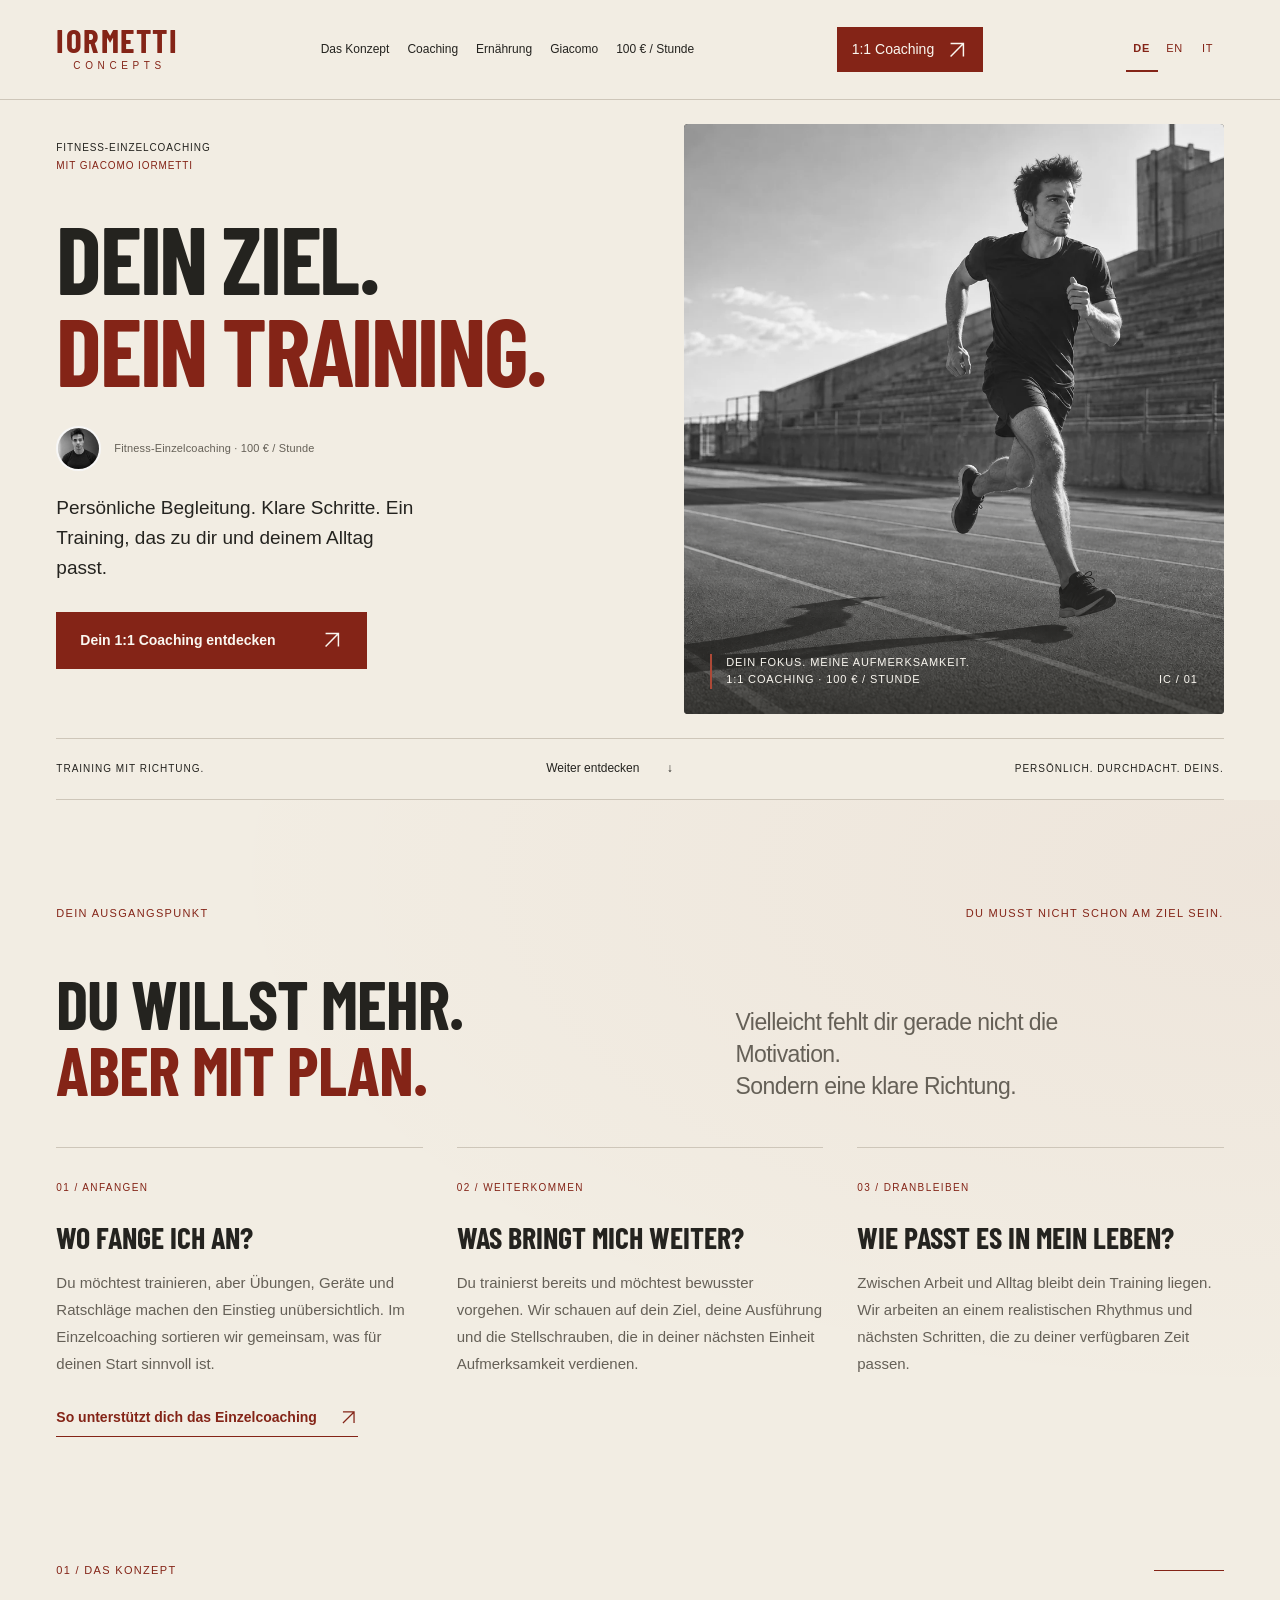
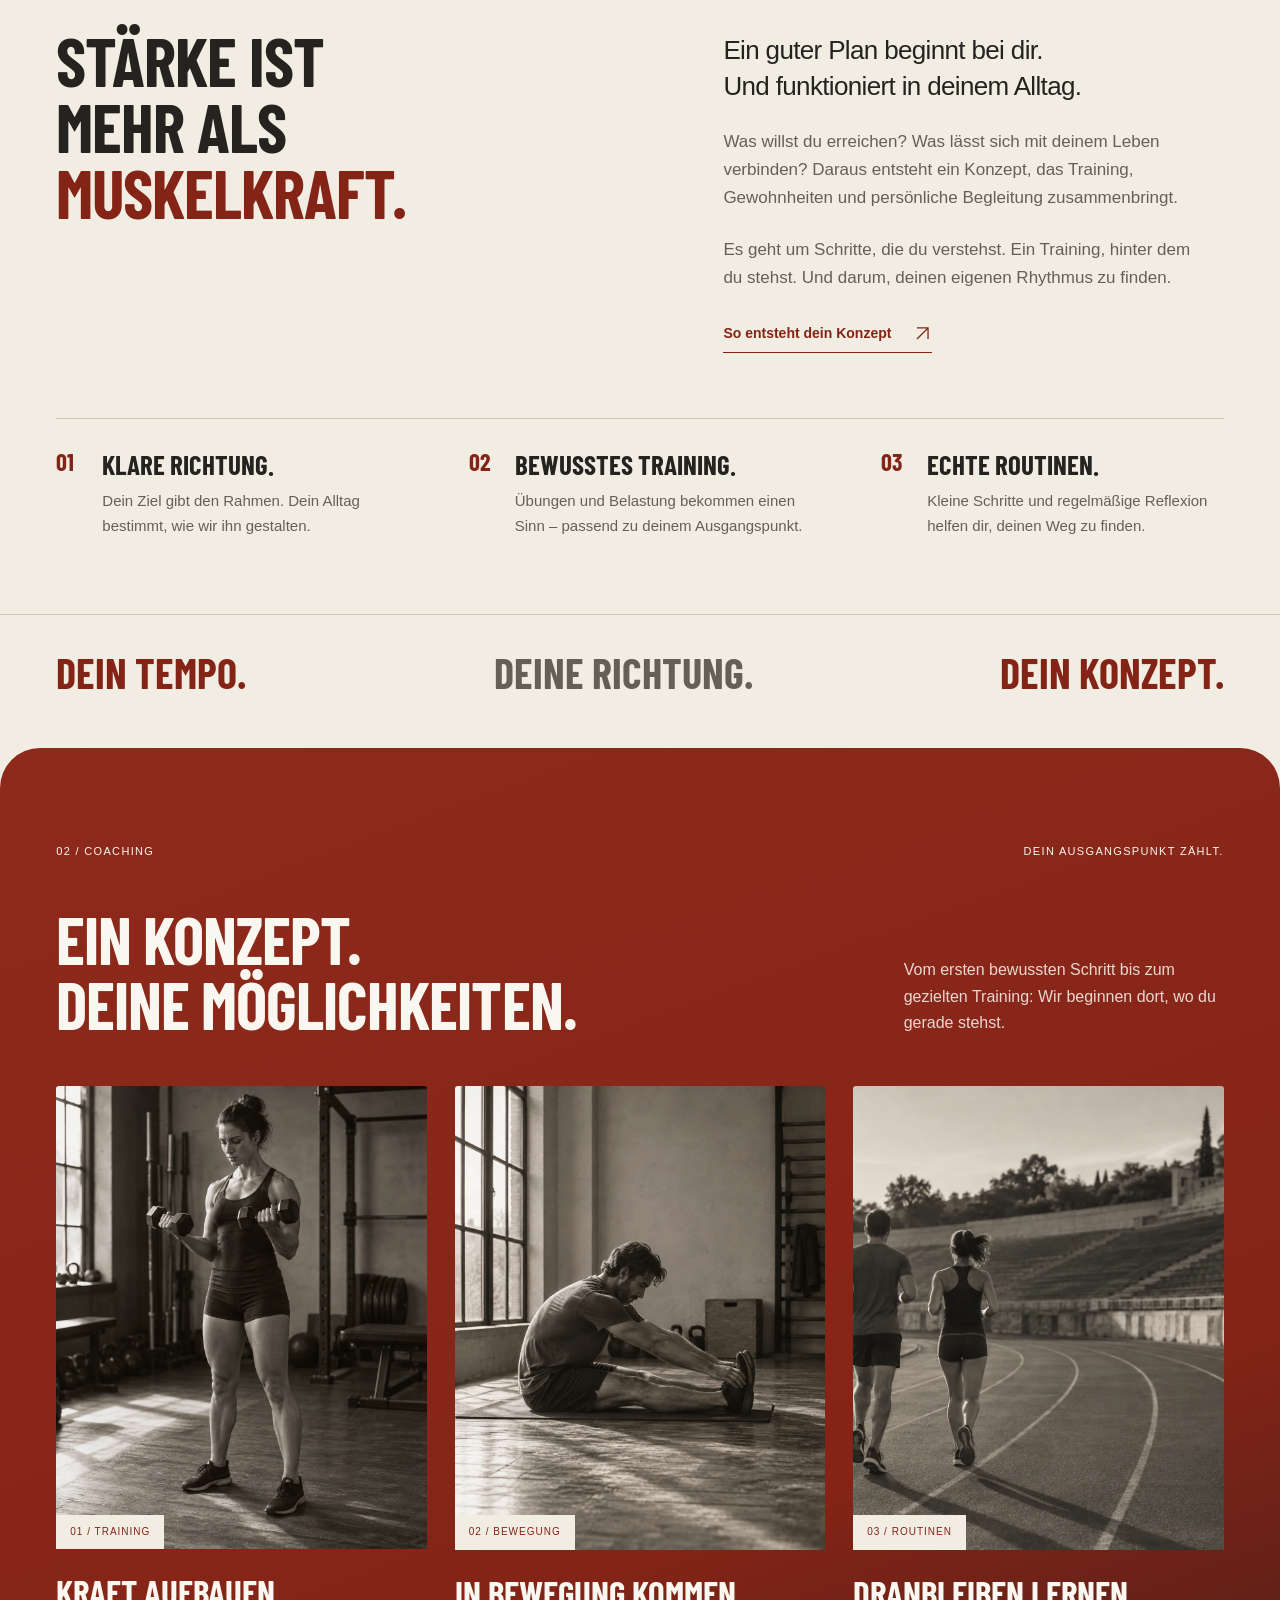
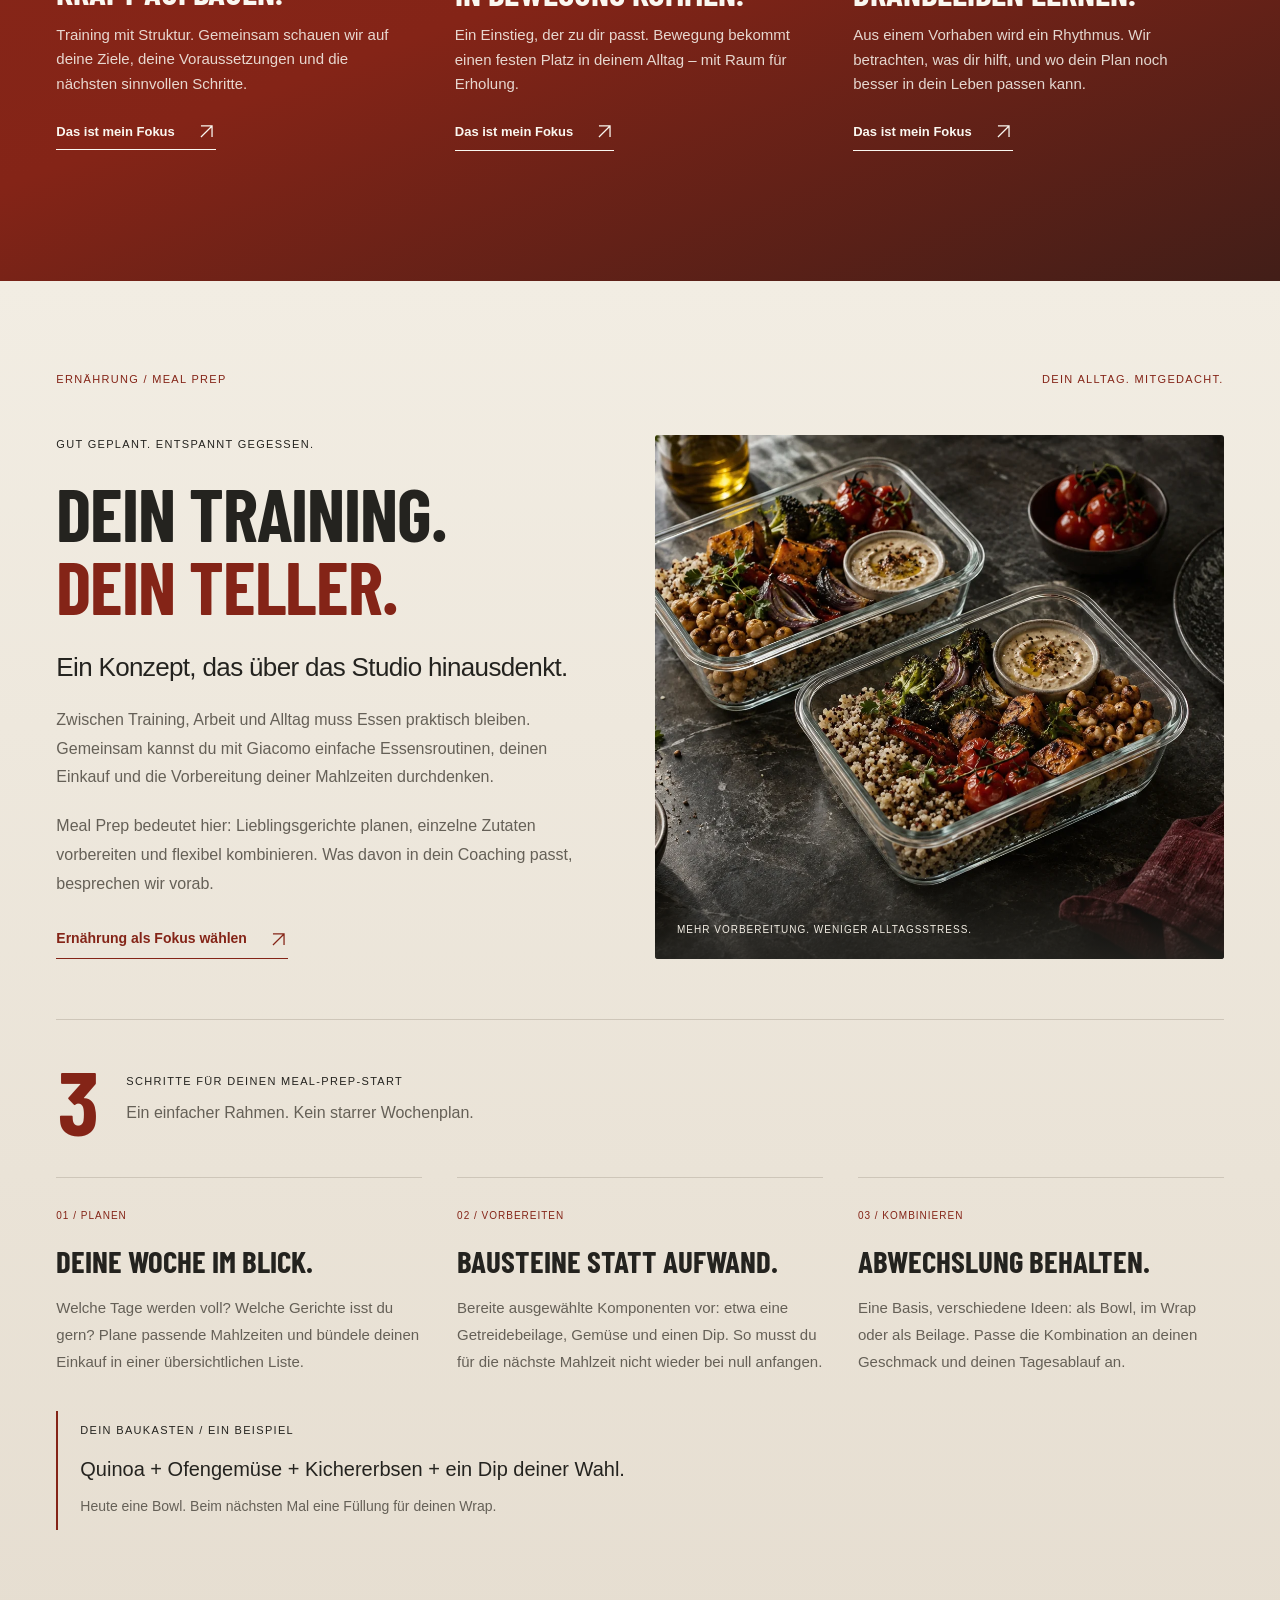
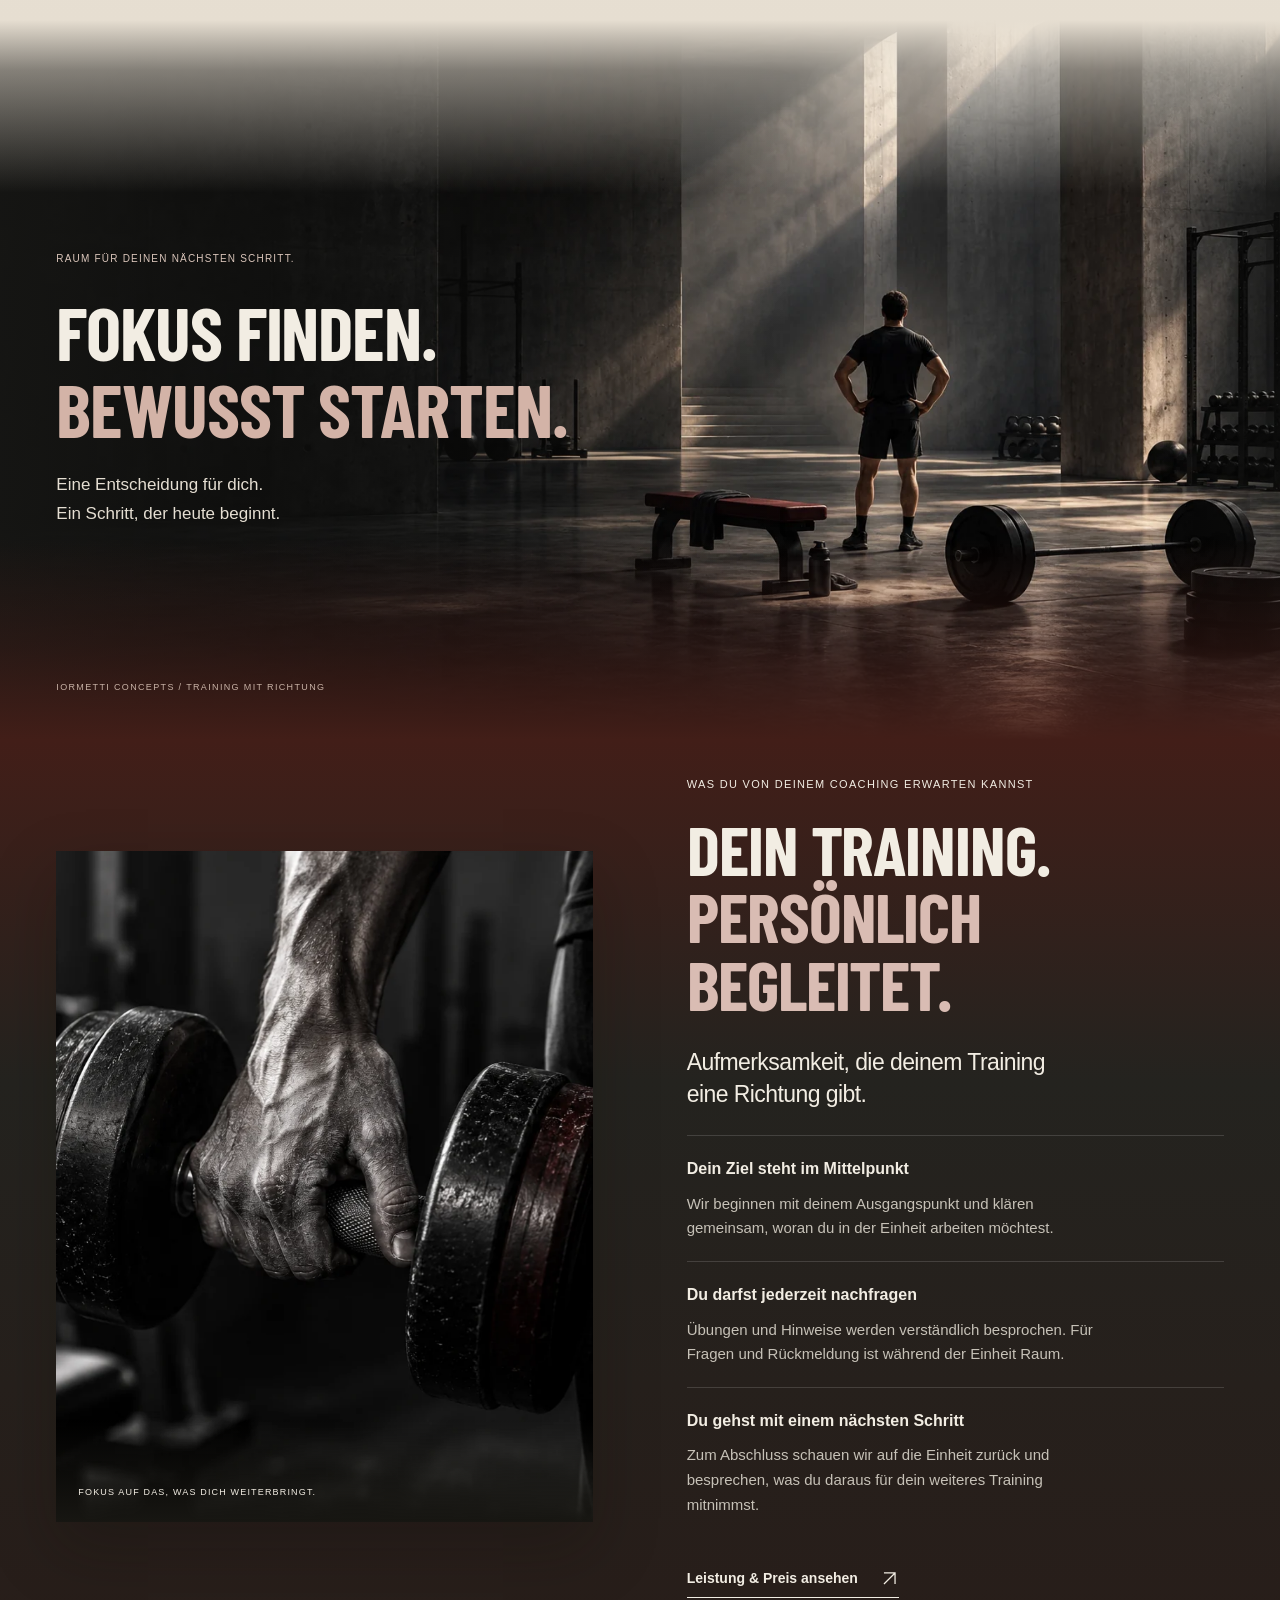
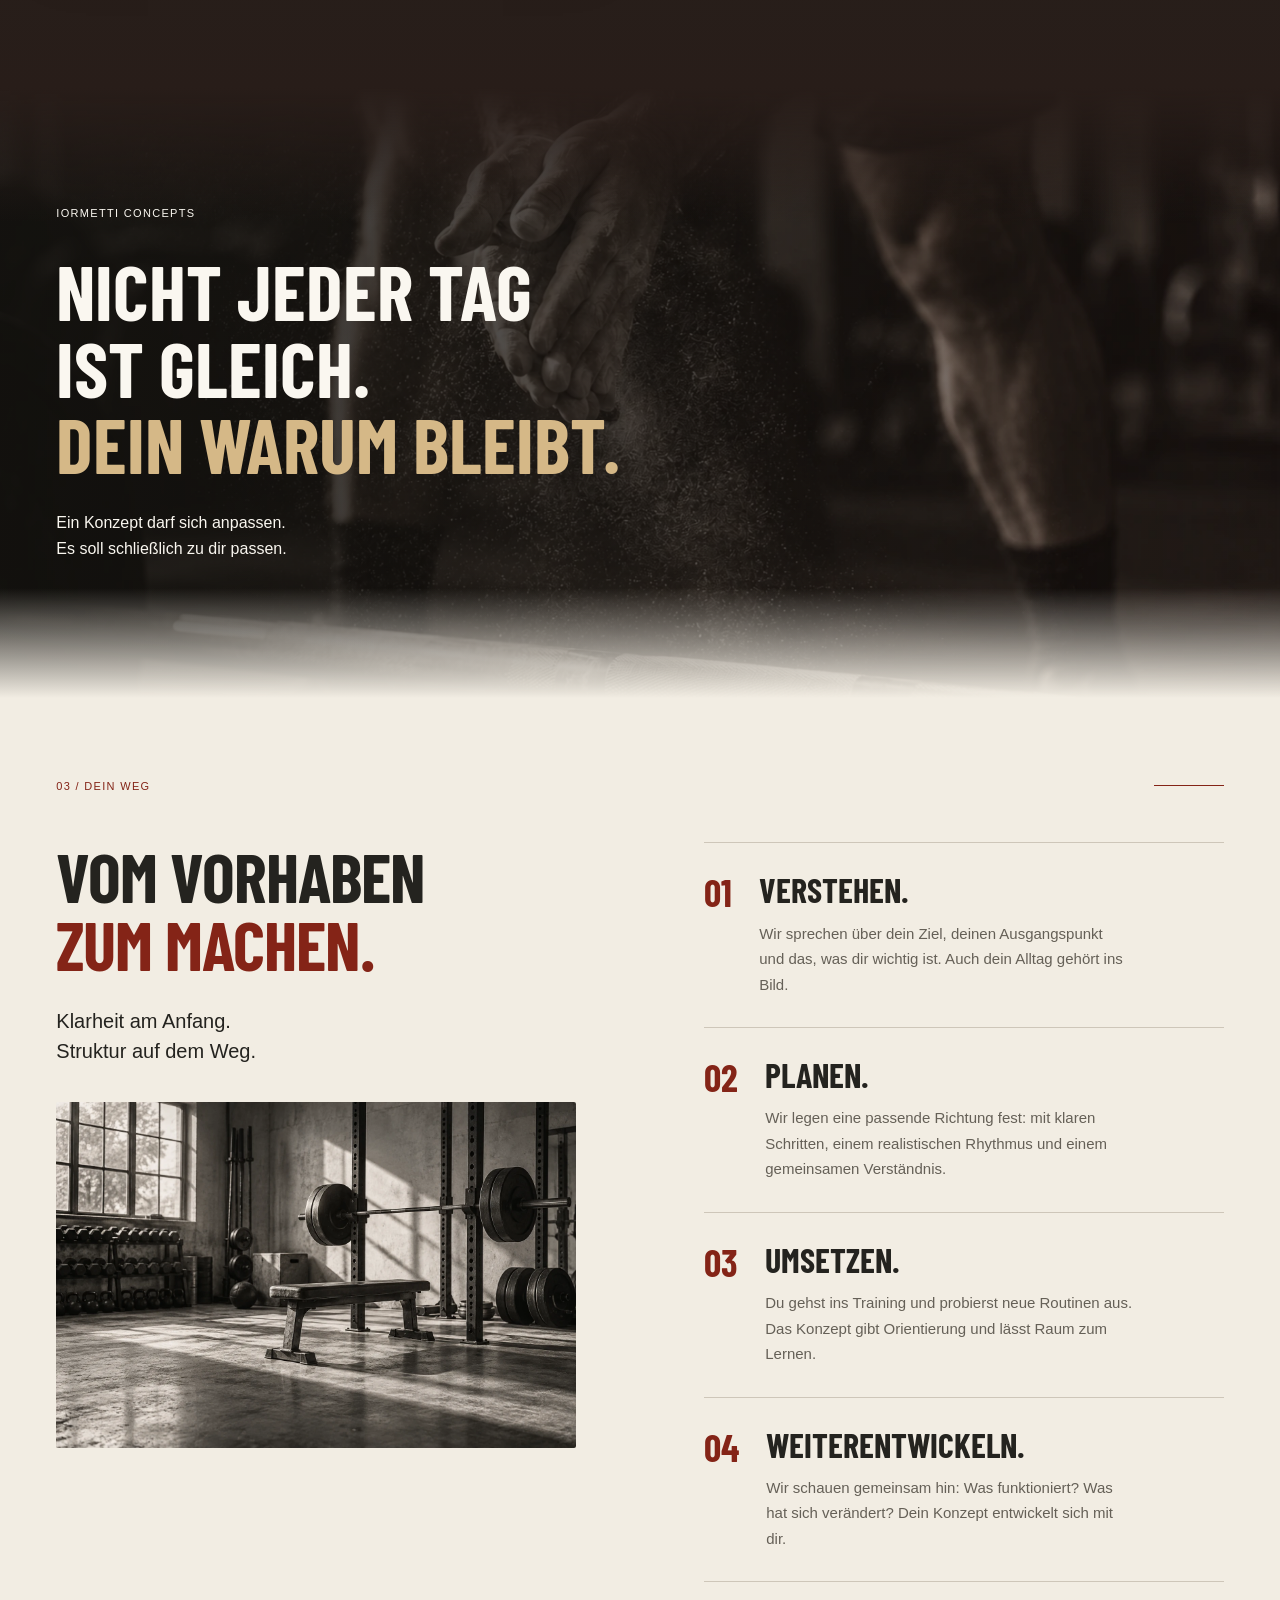
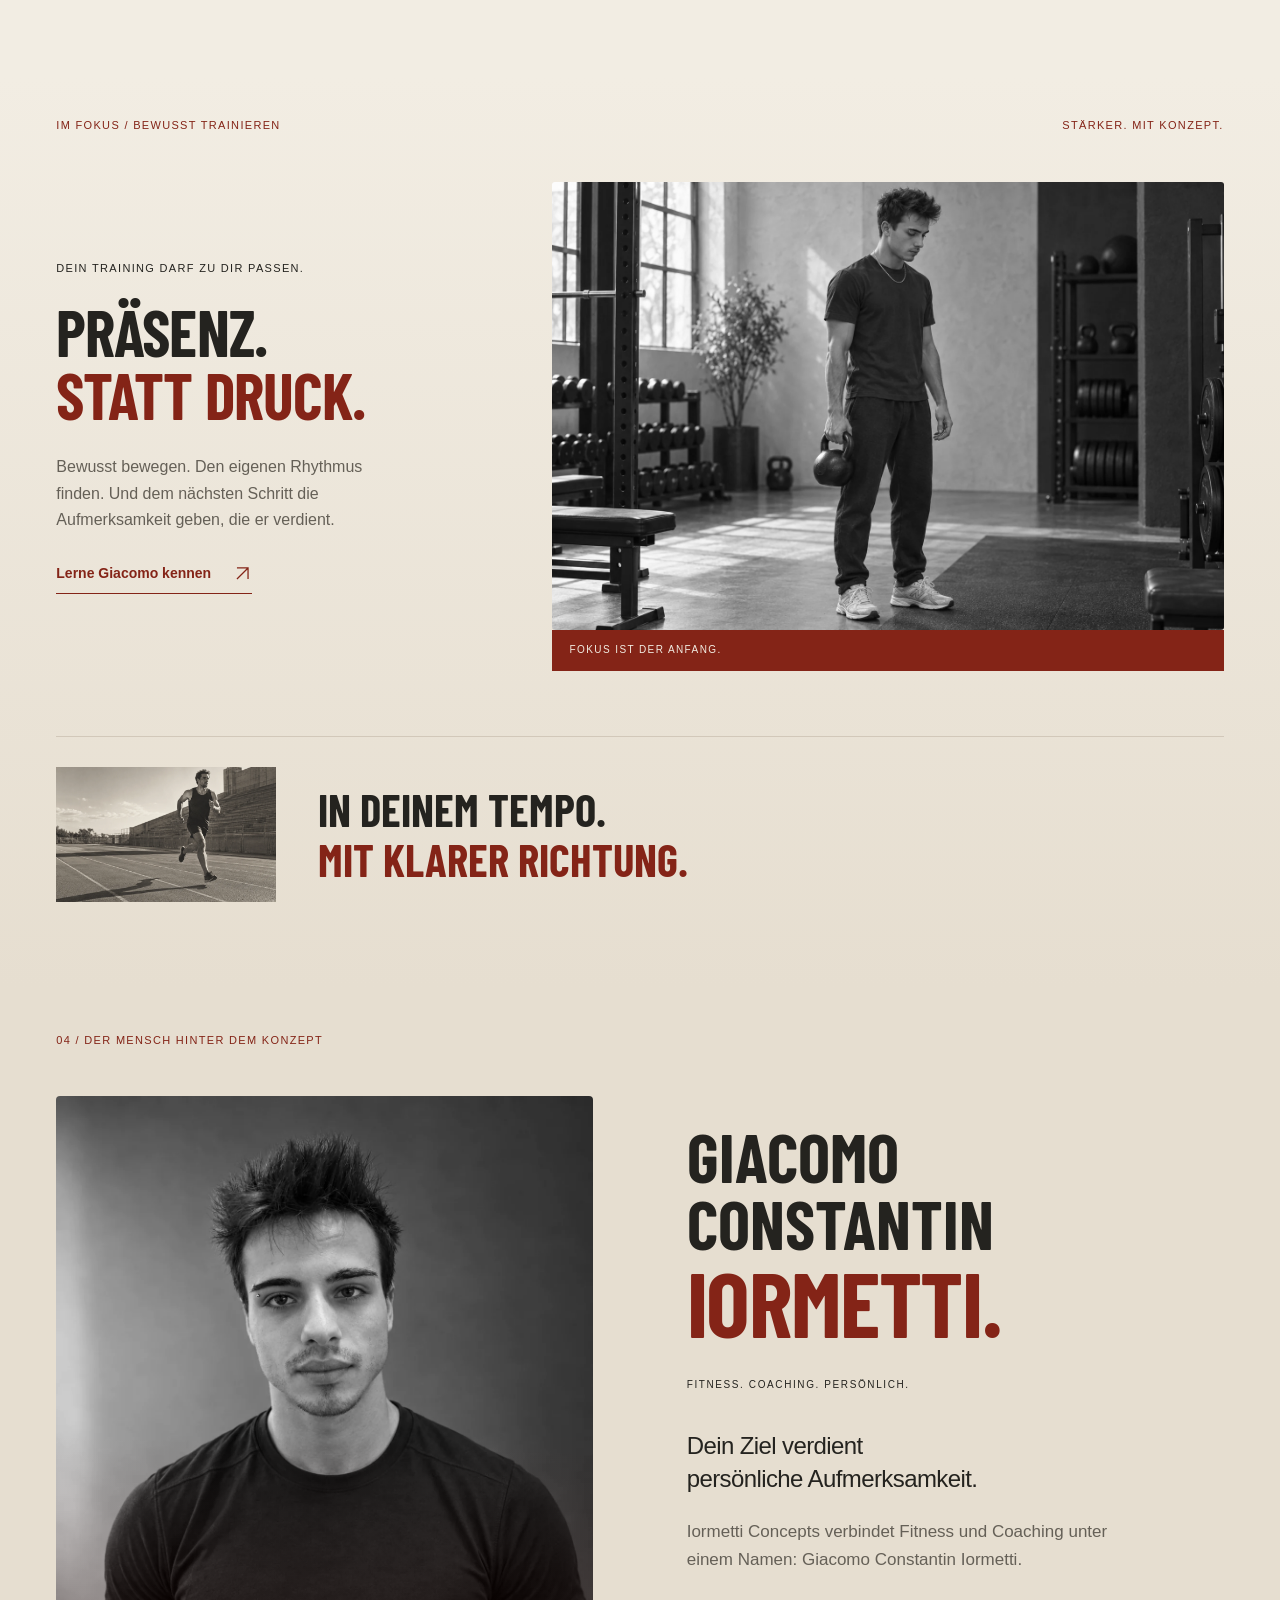
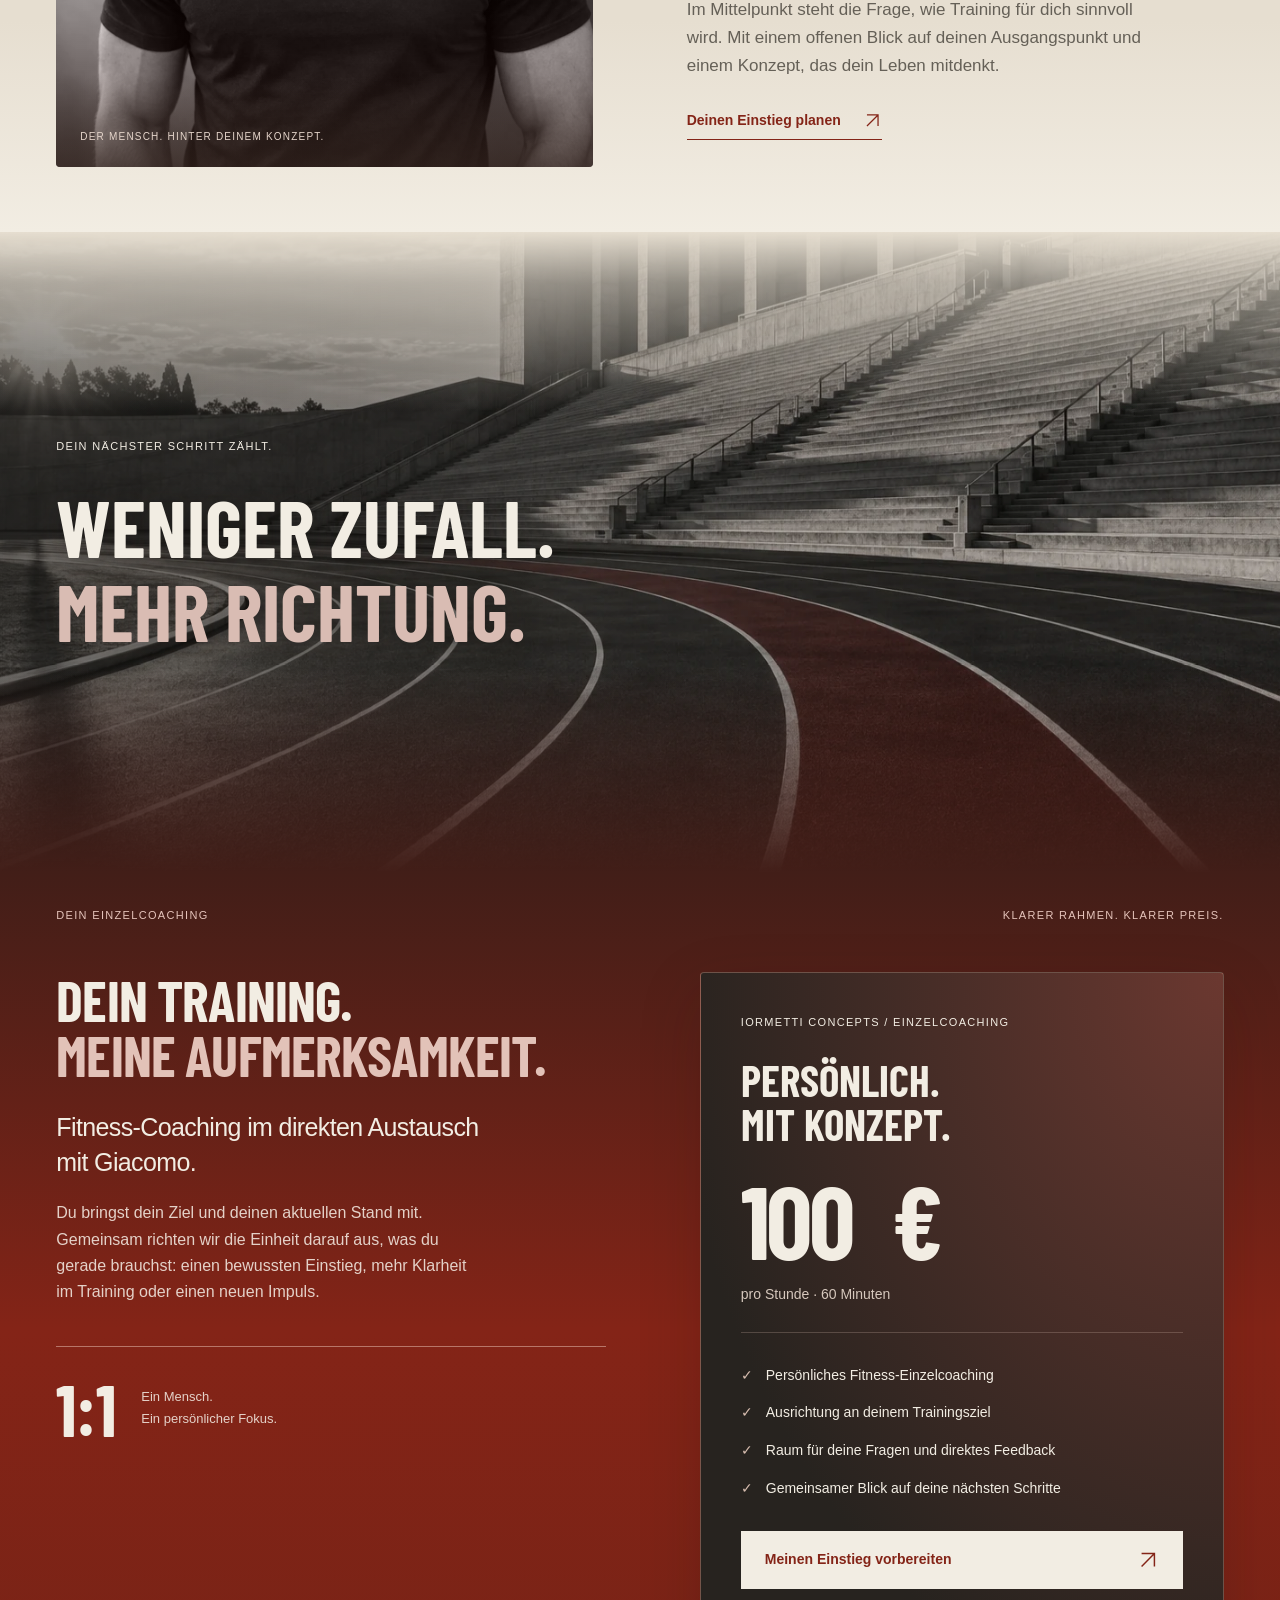
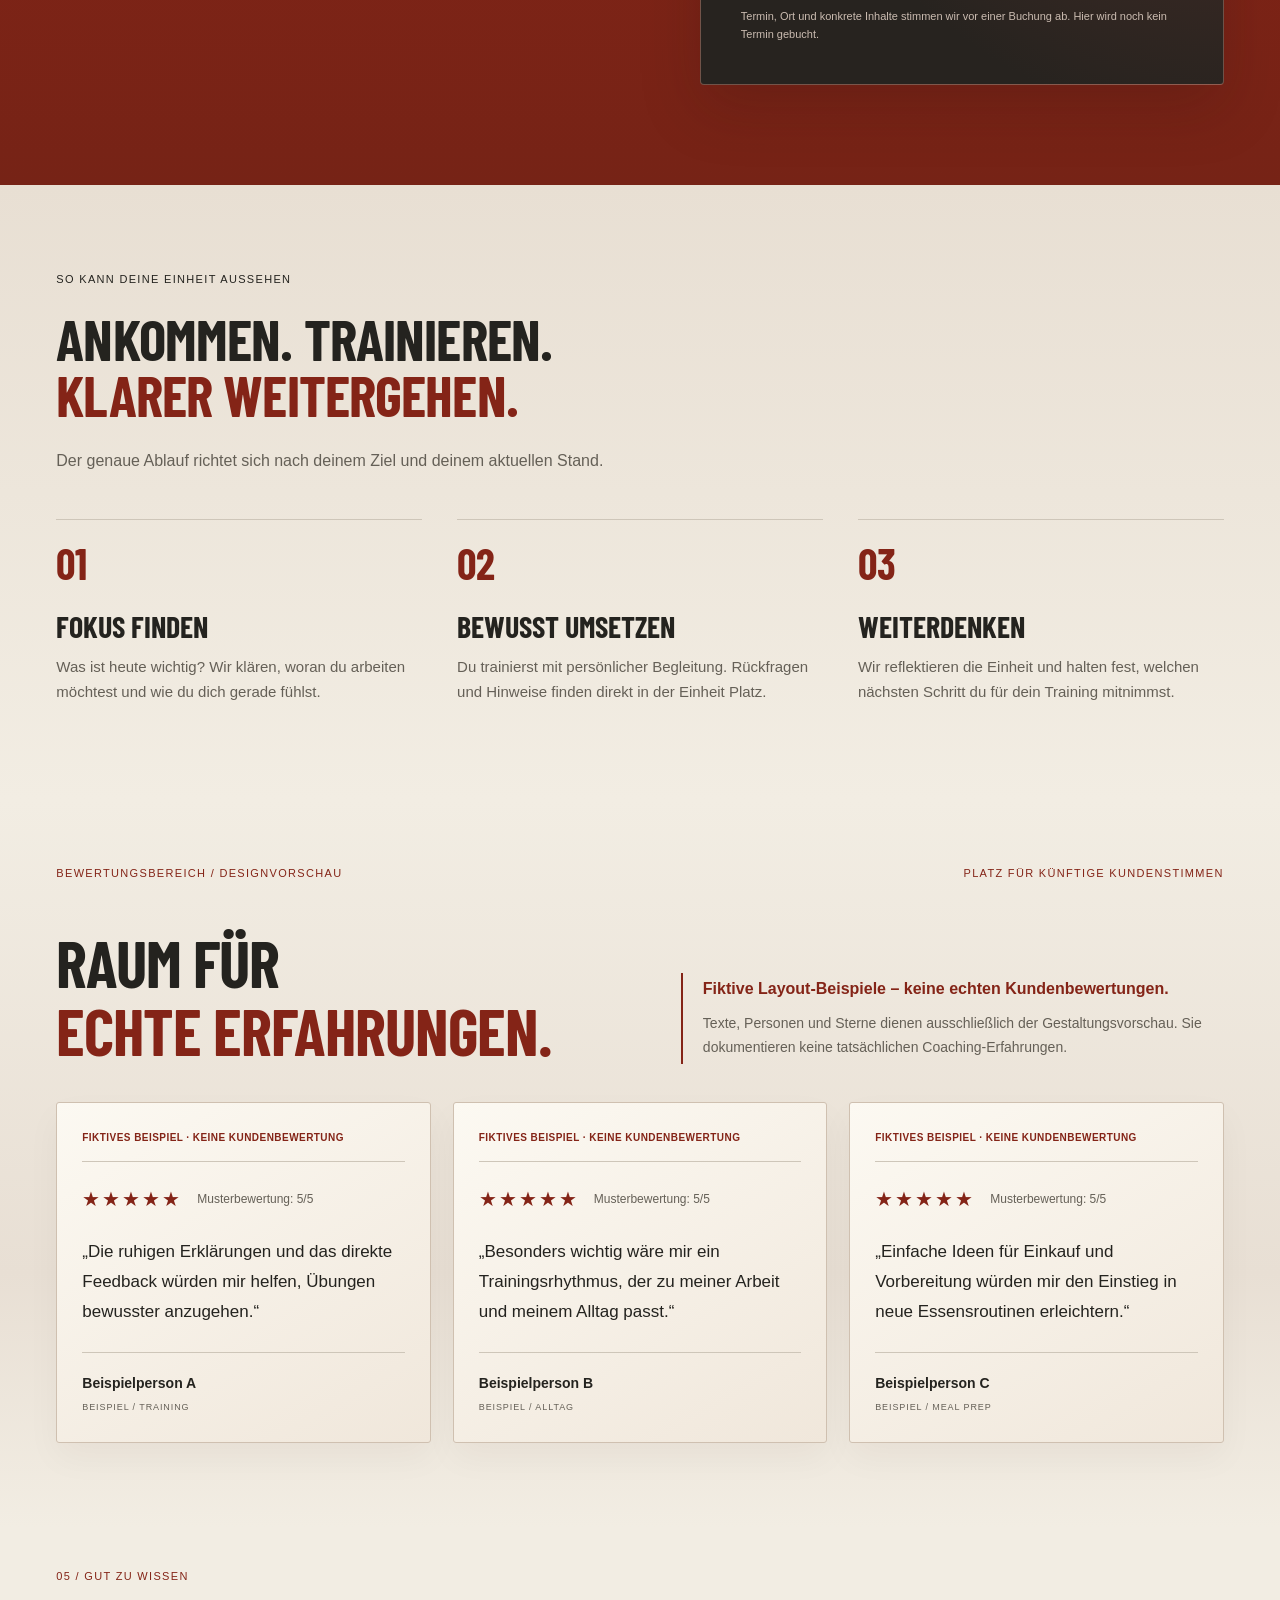
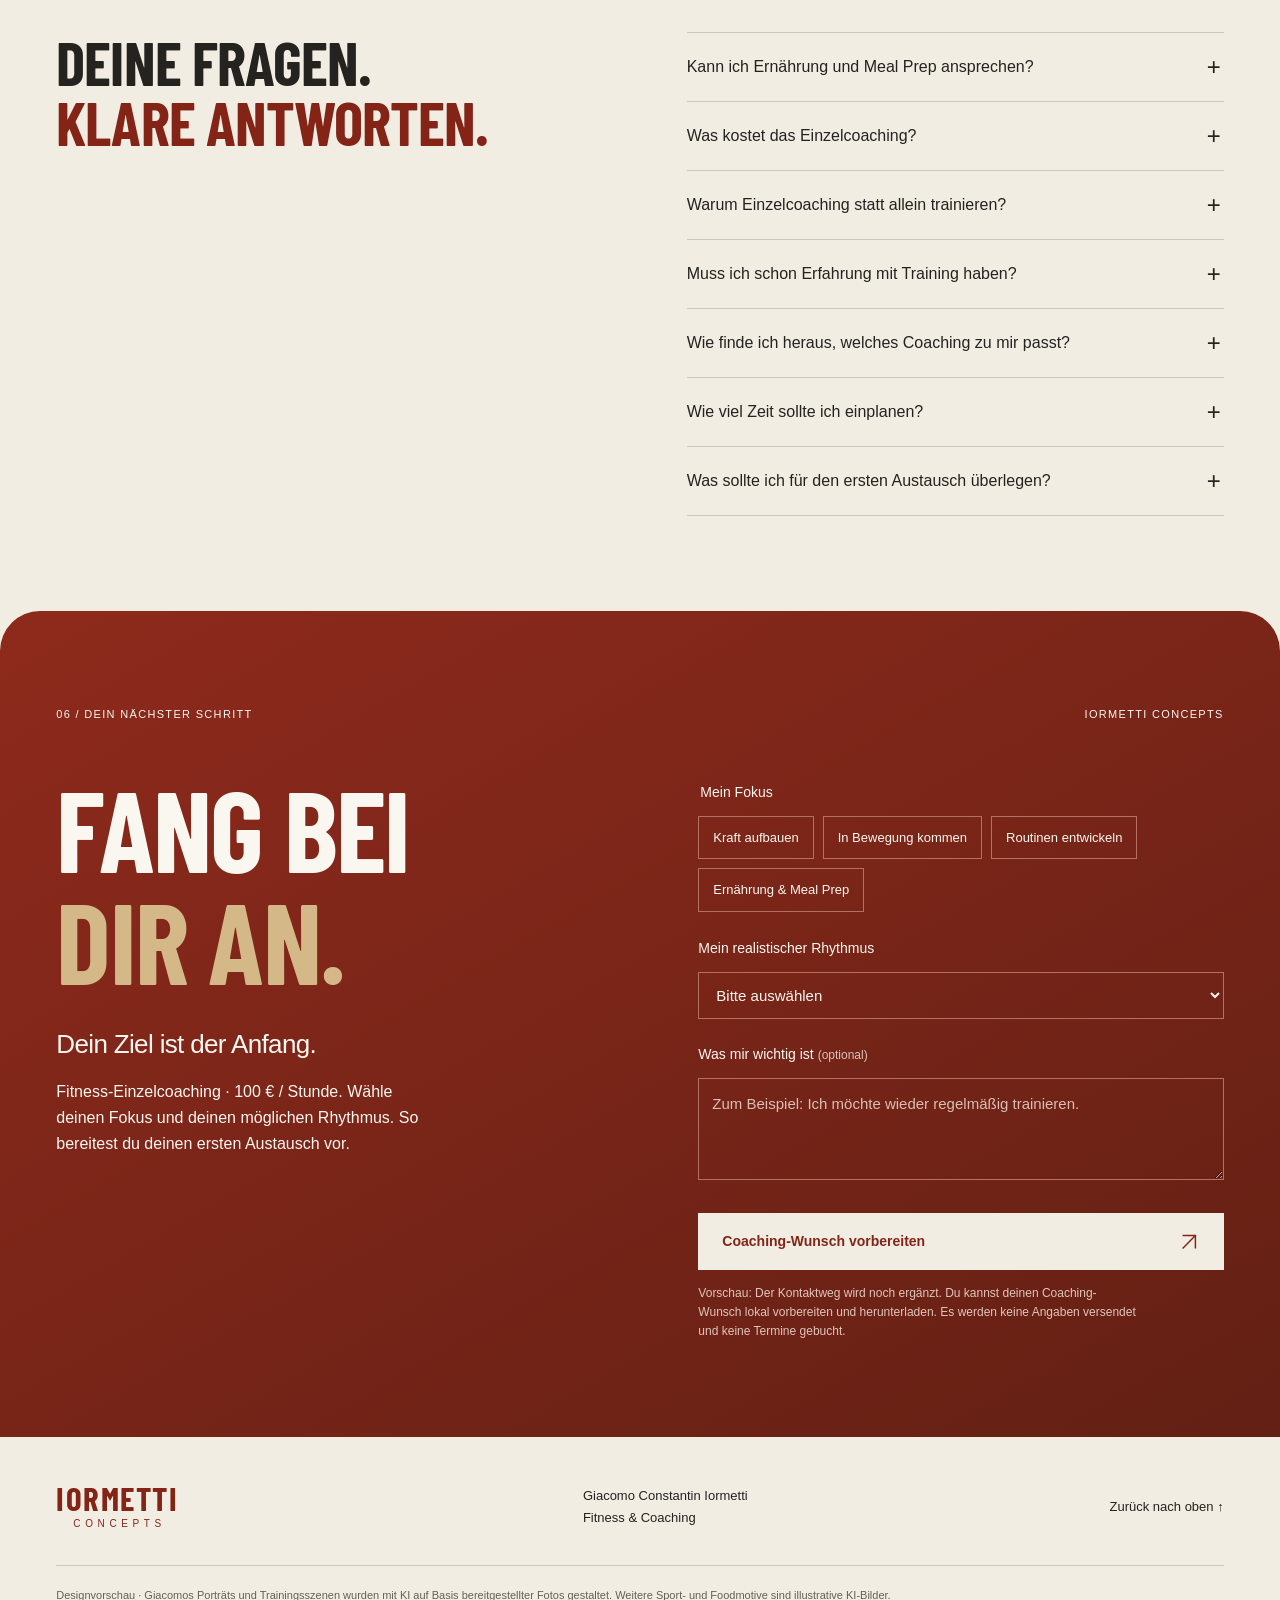
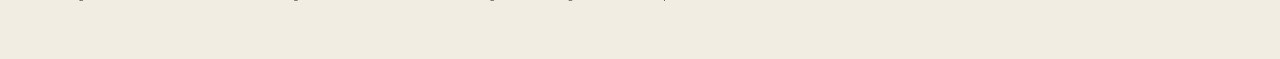
==== commit a6d0b548: "Add cinematic transitions, coaching expectations and clearly labeled fictional review layouts" ====
--- a/site/index.html
+++ b/site/index.html
@@ -1,58 +1,66 @@
-<!doctype html>
+<!DOCTYPE html>
+
 <html lang="de">
 <head>
-  <meta charset="utf-8"><meta name="viewport" content="width=device-width,initial-scale=1">
-  <title>Iormetti Concepts · Fitness-Einzelcoaching · 100 € / Stunde</title>
-  <meta name="description" content="Iormetti Concepts von Giacomo Constantin Iormetti. Persönliches Fitness-Einzelcoaching für 100 € pro Stunde. Dein Ziel, individuelle Begleitung und ein Training, das in deinen Alltag passt.">
-  <meta name="robots" content="noindex,nofollow"><meta name="theme-color" content="#842417">
-  <link rel="icon" href="assets/favicon.svg" type="image/svg+xml"><link rel="stylesheet" href="styles.css?v=4">
-  <link rel="preload" href="assets/BarlowCondensed-Bold.ttf" as="font" type="font/ttf" crossorigin>
-  <script src="app.js?v=4" defer></script>
-</head>
+<meta charset="utf-8"/><meta content="width=device-width,initial-scale=1" name="viewport"/>
+<title>Iormetti Concepts · Fitness-Einzelcoaching · 100 € / Stunde</title>
+<meta content="Iormetti Concepts von Giacomo Constantin Iormetti. Persönliches Fitness-Einzelcoaching für 100 € pro Stunde. Dein Ziel, individuelle Begleitung und ein Training, das in deinen Alltag passt." name="description"/>
+<meta content="noindex,nofollow" name="robots"/><meta content="#842417" name="theme-color"/>
+<link href="assets/favicon.svg" rel="icon" type="image/svg+xml"/><link href="styles.css?v=6" rel="stylesheet"/>
+<link as="font" crossorigin="" href="assets/BarlowCondensed-Bold.ttf" rel="preload" type="font/ttf"/>
+<script defer="" src="app.js?v=6"></script>
+<link href="index.html" hreflang="de" rel="alternate"/><link href="en.html" hreflang="en" rel="alternate"/><link href="it.html" hreflang="it" rel="alternate"/></head>
 <body>
-<div class="reading-progress" aria-hidden="true"></div>
+<div aria-hidden="true" class="reading-progress"></div>
 <a class="skip" href="#main">Zum Inhalt</a>
 <header class="header">
-  <a class="brand" href="#start" aria-label="Iormetti Concepts – Start"><span class="brand-name">IORMETTI<span>CONCEPTS</span></span></a>
-  <nav class="desktop-nav" aria-label="Hauptnavigation"><a href="#konzept">Das Konzept</a><a href="#coaching">Coaching</a><a href="#giacomo">Giacomo</a><a href="#angebot">100 € / Stunde</a></nav>
-  <a class="header-cta" href="#angebot">1:1 Coaching <svg class="arrow-icon" viewBox="0 0 24 24" fill="none" stroke="currentColor" stroke-width="1.6" aria-hidden="true" focusable="false"><path d="M5 19 19 5M5 5h14v14"/></svg></a>
-  <button class="menu-toggle" aria-expanded="false" aria-controls="mobile-nav"><span>Menü</span><span class="menu-icon" aria-hidden="true"></span></button>
-  <nav id="mobile-nav" class="mobile-nav" aria-label="Mobile Navigation" hidden><a href="#konzept">Das Konzept</a><a href="#coaching">Coaching</a><a href="#ablauf">Dein Weg</a><a href="#giacomo">Giacomo</a><a href="#einstieg">Dein Einstieg <svg class="arrow-icon" viewBox="0 0 24 24" fill="none" stroke="currentColor" stroke-width="1.6" aria-hidden="true" focusable="false"><path d="M5 19 19 5M5 5h14v14"/></svg></a></nav>
+<a aria-label="Iormetti Concepts – Start" class="brand" href="#start"><span class="brand-name">IORMETTI<span>CONCEPTS</span></span></a>
+<nav aria-label="Hauptnavigation" class="desktop-nav"><a href="#konzept">Das Konzept</a><a href="#coaching">Coaching</a><a href="#ernaehrung">Ernährung</a><a href="#giacomo">Giacomo</a><a href="#angebot">100 € / Stunde</a></nav>
+<a class="header-cta" href="#angebot">1:1 Coaching <svg aria-hidden="true" class="arrow-icon" fill="none" focusable="false" stroke="currentColor" stroke-width="1.6" viewbox="0 0 24 24"><path d="M5 19 19 5M5 5h14v14"></path></svg></a>
+<nav aria-label="Sprache wählen" class="language-switch"><a aria-current="page" href="index.html" hreflang="de" lang="de">DE</a><a href="en.html" hreflang="en" lang="en">EN</a><a href="it.html" hreflang="it" lang="it">IT</a></nav>
+<button aria-controls="mobile-nav" aria-expanded="false" class="menu-toggle"><span>Menü</span><span aria-hidden="true" class="menu-icon"></span></button>
+<nav aria-label="Mobile Navigation" class="mobile-nav" hidden="" id="mobile-nav"><a href="#konzept">Das Konzept</a><a href="#coaching">Coaching</a><a href="#ablauf">Dein Weg</a><a href="#ernaehrung">Ernährung</a><a href="#giacomo">Giacomo</a><a href="#einstieg">Dein Einstieg <svg aria-hidden="true" class="arrow-icon" fill="none" focusable="false" stroke="currentColor" stroke-width="1.6" viewbox="0 0 24 24"><path d="M5 19 19 5M5 5h14v14"></path></svg></a></nav>
 </header>
 <main id="main">
-<section class="hero" id="start" aria-labelledby="hero-title">
-  <div class="hero-copy"><p class="eyebrow">FITNESS-EINZELCOACHING <span>MIT GIACOMO IORMETTI</span></p>
-    <h1 id="hero-title">DEIN ZIEL.<br><span>DEIN TRAINING.</span></h1>
-    <div class="hero-bottom"><div class="coach-badge"><img src="assets/portrait-v3.webp" alt="" width="56" height="56"><span>Fitness-Einzelcoaching · 100 € / Stunde</span></div><p>Persönliche Begleitung. Klare Schritte. Ein Training, das zu dir und deinem Alltag passt.</p><a class="button" href="#angebot">Dein 1:1 Coaching entdecken <svg class="arrow-icon" viewBox="0 0 24 24" fill="none" stroke="currentColor" stroke-width="1.6" aria-hidden="true" focusable="false"><path d="M5 19 19 5M5 5h14v14"/></svg></a></div>
-  </div>
-  <figure class="hero-visual portrait-hero runner-hero"><img src="assets/runner-v3.webp" alt="Giacomo als Läufer im Stadion – KI-gestaltete Szene auf Basis seiner Fotos" width="1536" height="1024" fetchpriority="high"><figcaption><span>DEIN FOKUS. MEINE AUFMERKSAMKEIT.<br>1:1 COACHING · 100 € / STUNDE</span><span class="figure-index">IC / 01</span></figcaption></figure>
-  <div class="hero-foot"><span>TRAINING MIT RICHTUNG.</span><a href="#konzept">Weiter entdecken <span aria-hidden="true">↓</span></a><span>PERSÖNLICH. DURCHDACHT. DEINS.</span></div>
+<section aria-labelledby="hero-title" class="hero" id="start">
+<div class="hero-copy"><p class="eyebrow">FITNESS-EINZELCOACHING <span>MIT GIACOMO IORMETTI</span></p>
+<h1 id="hero-title">DEIN ZIEL.<br/><span>DEIN TRAINING.</span></h1>
+<div class="hero-bottom"><div class="coach-badge"><img alt="" height="56" src="assets/portrait-v3.webp" width="56"/><span>Fitness-Einzelcoaching · 100 € / Stunde</span></div><p>Persönliche Begleitung. Klare Schritte. Ein Training, das zu dir und deinem Alltag passt.</p><a class="button" href="#angebot">Dein 1:1 Coaching entdecken <svg aria-hidden="true" class="arrow-icon" fill="none" focusable="false" stroke="currentColor" stroke-width="1.6" viewbox="0 0 24 24"><path d="M5 19 19 5M5 5h14v14"></path></svg></a></div>
+</div>
+<figure class="hero-visual portrait-hero runner-hero"><img alt="Giacomo als Läufer im Stadion – KI-gestaltete Szene auf Basis seiner Fotos" fetchpriority="high" height="1024" src="assets/runner-v3.webp" width="1536"/><figcaption><span>DEIN FOKUS. MEINE AUFMERKSAMKEIT.<br/>1:1 COACHING · 100 € / STUNDE</span><span class="figure-index">IC / 01</span></figcaption></figure>
+<div class="hero-foot"><span>TRAINING MIT RICHTUNG.</span><a href="#konzept">Weiter entdecken <span aria-hidden="true">↓</span></a><span>PERSÖNLICH. DURCHDACHT. DEINS.</span></div>
 </section>
-<section class="fit-section section" id="fuer-dich" aria-labelledby="fit-title"><div class="section-label"><span>DEIN AUSGANGSPUNKT</span><span>DU MUSST NICHT SCHON AM ZIEL SEIN.</span></div><div class="fit-intro"><h2 id="fit-title">DU WILLST MEHR.<br><em>ABER MIT PLAN.</em></h2><p class="lead">Vielleicht fehlt dir gerade nicht die Motivation.<br>Sondern eine klare Richtung.</p></div><div class="fit-cards"><article class="reveal"><span>01 / ANFANGEN</span><h3>WO FANGE ICH AN?</h3><p>Du möchtest trainieren, aber Übungen, Geräte und Ratschläge machen den Einstieg unübersichtlich. Im Einzelcoaching sortieren wir gemeinsam, was für deinen Start sinnvoll ist.</p></article><article class="reveal"><span>02 / WEITERKOMMEN</span><h3>WAS BRINGT MICH WEITER?</h3><p>Du trainierst bereits und möchtest bewusster vorgehen. Wir schauen auf dein Ziel, deine Ausführung und die Stellschrauben, die in deiner nächsten Einheit Aufmerksamkeit verdienen.</p></article><article class="reveal"><span>03 / DRANBLEIBEN</span><h3>WIE PASST ES IN MEIN LEBEN?</h3><p>Zwischen Arbeit und Alltag bleibt dein Training liegen. Wir arbeiten an einem realistischen Rhythmus und nächsten Schritten, die zu deiner verfügbaren Zeit passen.</p></article></div><a class="text-link" href="#angebot">So unterstützt dich das Einzelcoaching <svg class="arrow-icon" viewBox="0 0 24 24" fill="none" stroke="currentColor" stroke-width="1.6" aria-hidden="true" focusable="false"><path d="M5 19 19 5M5 5h14v14"/></svg></a></section>
-<section class="manifesto section" id="konzept" aria-labelledby="concept-title">
-  <div class="section-label"><span>01 / DAS KONZEPT</span><span class="short-line"></span></div>
-  <div class="manifesto-grid"><h2 id="concept-title">STÄRKE IST<br>MEHR ALS<br><em>MUSKELKRAFT.</em></h2><div class="manifesto-copy reveal"><p class="lead">Ein guter Plan beginnt bei dir.<br>Und funktioniert in deinem Alltag.</p><p>Was willst du erreichen? Was lässt sich mit deinem Leben verbinden? Daraus entsteht ein Konzept, das Training, Gewohnheiten und persönliche Begleitung zusammenbringt.</p><p>Es geht um Schritte, die du verstehst. Ein Training, hinter dem du stehst. Und darum, deinen eigenen Rhythmus zu finden.</p><a class="text-link" href="#ablauf">So entsteht dein Konzept <svg class="arrow-icon" viewBox="0 0 24 24" fill="none" stroke="currentColor" stroke-width="1.6" aria-hidden="true" focusable="false"><path d="M5 19 19 5M5 5h14v14"/></svg></a></div></div>
-  <div class="principles"><article><span class="ordinal">01</span><h3>KLARE RICHTUNG.</h3><p>Dein Ziel gibt den Rahmen. Dein Alltag bestimmt, wie wir ihn gestalten.</p></article><article><span class="ordinal">02</span><h3>BEWUSSTES TRAINING.</h3><p>Übungen und Belastung bekommen einen Sinn – passend zu deinem Ausgangspunkt.</p></article><article><span class="ordinal">03</span><h3>ECHTE ROUTINEN.</h3><p>Kleine Schritte und regelmäßige Reflexion helfen dir, deinen Weg zu finden.</p></article></div>
+<section aria-labelledby="fit-title" class="fit-section section" id="fuer-dich"><div class="section-label"><span>DEIN AUSGANGSPUNKT</span><span>DU MUSST NICHT SCHON AM ZIEL SEIN.</span></div><div class="fit-intro"><h2 id="fit-title">DU WILLST MEHR.<br/><em>ABER MIT PLAN.</em></h2><p class="lead">Vielleicht fehlt dir gerade nicht die Motivation.<br/>Sondern eine klare Richtung.</p></div><div class="fit-cards"><article class="reveal"><span>01 / ANFANGEN</span><h3>WO FANGE ICH AN?</h3><p>Du möchtest trainieren, aber Übungen, Geräte und Ratschläge machen den Einstieg unübersichtlich. Im Einzelcoaching sortieren wir gemeinsam, was für deinen Start sinnvoll ist.</p></article><article class="reveal"><span>02 / WEITERKOMMEN</span><h3>WAS BRINGT MICH WEITER?</h3><p>Du trainierst bereits und möchtest bewusster vorgehen. Wir schauen auf dein Ziel, deine Ausführung und die Stellschrauben, die in deiner nächsten Einheit Aufmerksamkeit verdienen.</p></article><article class="reveal"><span>03 / DRANBLEIBEN</span><h3>WIE PASST ES IN MEIN LEBEN?</h3><p>Zwischen Arbeit und Alltag bleibt dein Training liegen. Wir arbeiten an einem realistischen Rhythmus und nächsten Schritten, die zu deiner verfügbaren Zeit passen.</p></article></div><a class="text-link" href="#angebot">So unterstützt dich das Einzelcoaching <svg aria-hidden="true" class="arrow-icon" fill="none" focusable="false" stroke="currentColor" stroke-width="1.6" viewbox="0 0 24 24"><path d="M5 19 19 5M5 5h14v14"></path></svg></a></section>
+<section aria-labelledby="concept-title" class="manifesto section" id="konzept">
+<div class="section-label"><span>01 / DAS KONZEPT</span><span class="short-line"></span></div>
+<div class="manifesto-grid"><h2 id="concept-title">STÄRKE IST<br/>MEHR ALS<br/><em>MUSKELKRAFT.</em></h2><div class="manifesto-copy reveal"><p class="lead">Ein guter Plan beginnt bei dir.<br/>Und funktioniert in deinem Alltag.</p><p>Was willst du erreichen? Was lässt sich mit deinem Leben verbinden? Daraus entsteht ein Konzept, das Training, Gewohnheiten und persönliche Begleitung zusammenbringt.</p><p>Es geht um Schritte, die du verstehst. Ein Training, hinter dem du stehst. Und darum, deinen eigenen Rhythmus zu finden.</p><a class="text-link" href="#ablauf">So entsteht dein Konzept <svg aria-hidden="true" class="arrow-icon" fill="none" focusable="false" stroke="currentColor" stroke-width="1.6" viewbox="0 0 24 24"><path d="M5 19 19 5M5 5h14v14"></path></svg></a></div></div>
+<div class="principles"><article><span class="ordinal">01</span><h3>KLARE RICHTUNG.</h3><p>Dein Ziel gibt den Rahmen. Dein Alltag bestimmt, wie wir ihn gestalten.</p></article><article><span class="ordinal">02</span><h3>BEWUSSTES TRAINING.</h3><p>Übungen und Belastung bekommen einen Sinn – passend zu deinem Ausgangspunkt.</p></article><article><span class="ordinal">03</span><h3>ECHTE ROUTINEN.</h3><p>Kleine Schritte und regelmäßige Reflexion helfen dir, deinen Weg zu finden.</p></article></div>
 </section>
-<div class="chapter-ribbon" aria-hidden="true"><span>DEIN TEMPO.</span><span>DEINE RICHTUNG.</span><span>DEIN KONZEPT.</span></div>
-<section class="coaching section" id="coaching" aria-labelledby="coaching-title">
-  <div class="section-label"><span>02 / COACHING</span><span>DEIN AUSGANGSPUNKT ZÄHLT.</span></div>
-  <div class="section-heading"><h2 id="coaching-title">EIN KONZEPT.<br><em>DEINE MÖGLICHKEITEN.</em></h2><p>Vom ersten bewussten Schritt bis zum gezielten Training: Wir beginnen dort, wo du gerade stehst.</p></div>
-  <div class="service-grid"><article class="service reveal"><figure><img src="assets/training.webp" width="1122" height="1402" loading="lazy" alt="Athletin beim konzentrierten Krafttraining mit Kurzhanteln"><span>01 / TRAINING</span></figure><div><h3>KRAFT AUFBAUEN.</h3><p>Training mit Struktur. Gemeinsam schauen wir auf deine Ziele, deine Voraussetzungen und die nächsten sinnvollen Schritte.</p><a class="text-link" href="#einstieg" data-goal="Kraft aufbauen">Das ist mein Fokus <svg class="arrow-icon" viewBox="0 0 24 24" fill="none" stroke="currentColor" stroke-width="1.6" aria-hidden="true" focusable="false"><path d="M5 19 19 5M5 5h14v14"/></svg></a></div></article>
-  <article class="service reveal"><figure><img src="assets/mobility.webp" width="1122" height="1402" loading="lazy" alt="Anonymer Athlet bei einer ruhigen Mobilitätsübung"><span>02 / BEWEGUNG</span></figure><div><h3>IN BEWEGUNG KOMMEN.</h3><p>Ein Einstieg, der zu dir passt. Bewegung bekommt einen festen Platz in deinem Alltag – mit Raum für Erholung.</p><a class="text-link" href="#einstieg" data-goal="In Bewegung kommen">Das ist mein Fokus <svg class="arrow-icon" viewBox="0 0 24 24" fill="none" stroke="currentColor" stroke-width="1.6" aria-hidden="true" focusable="false"><path d="M5 19 19 5M5 5h14v14"/></svg></a></div></article>
-  <article class="service reveal"><figure><img src="assets/routine.webp" width="1536" height="1024" loading="lazy" alt="Zwei Erwachsene laufen gemeinsam auf einer Laufbahn"><span>03 / ROUTINEN</span></figure><div><h3>DRANBLEIBEN LERNEN.</h3><p>Aus einem Vorhaben wird ein Rhythmus. Wir betrachten, was dir hilft, und wo dein Plan noch besser in dein Leben passen kann.</p><a class="text-link" href="#einstieg" data-goal="Routinen entwickeln">Das ist mein Fokus <svg class="arrow-icon" viewBox="0 0 24 24" fill="none" stroke="currentColor" stroke-width="1.6" aria-hidden="true" focusable="false"><path d="M5 19 19 5M5 5h14v14"/></svg></a></div></article></div>
+<div aria-hidden="true" class="chapter-ribbon"><span>DEIN TEMPO.</span><span>DEINE RICHTUNG.</span><span>DEIN KONZEPT.</span></div>
+<section aria-labelledby="coaching-title" class="coaching section" id="coaching">
+<div class="section-label"><span>02 / COACHING</span><span>DEIN AUSGANGSPUNKT ZÄHLT.</span></div>
+<div class="section-heading"><h2 id="coaching-title">EIN KONZEPT.<br/><em>DEINE MÖGLICHKEITEN.</em></h2><p>Vom ersten bewussten Schritt bis zum gezielten Training: Wir beginnen dort, wo du gerade stehst.</p></div>
+<div class="service-grid"><article class="service reveal"><figure><img alt="Athletin beim konzentrierten Krafttraining mit Kurzhanteln" height="1402" loading="lazy" src="assets/training.webp" width="1122"/><span>01 / TRAINING</span></figure><div><h3>KRAFT AUFBAUEN.</h3><p>Training mit Struktur. Gemeinsam schauen wir auf deine Ziele, deine Voraussetzungen und die nächsten sinnvollen Schritte.</p><a class="text-link" data-goal="Kraft aufbauen" href="#einstieg">Das ist mein Fokus <svg aria-hidden="true" class="arrow-icon" fill="none" focusable="false" stroke="currentColor" stroke-width="1.6" viewbox="0 0 24 24"><path d="M5 19 19 5M5 5h14v14"></path></svg></a></div></article>
+<article class="service reveal"><figure><img alt="Anonymer Athlet bei einer ruhigen Mobilitätsübung" height="1402" loading="lazy" src="assets/mobility.webp" width="1122"/><span>02 / BEWEGUNG</span></figure><div><h3>IN BEWEGUNG KOMMEN.</h3><p>Ein Einstieg, der zu dir passt. Bewegung bekommt einen festen Platz in deinem Alltag – mit Raum für Erholung.</p><a class="text-link" data-goal="In Bewegung kommen" href="#einstieg">Das ist mein Fokus <svg aria-hidden="true" class="arrow-icon" fill="none" focusable="false" stroke="currentColor" stroke-width="1.6" viewbox="0 0 24 24"><path d="M5 19 19 5M5 5h14v14"></path></svg></a></div></article>
+<article class="service reveal"><figure><img alt="Zwei Erwachsene laufen gemeinsam auf einer Laufbahn" height="1024" loading="lazy" src="assets/routine.webp" width="1536"/><span>03 / ROUTINEN</span></figure><div><h3>DRANBLEIBEN LERNEN.</h3><p>Aus einem Vorhaben wird ein Rhythmus. Wir betrachten, was dir hilft, und wo dein Plan noch besser in dein Leben passen kann.</p><a class="text-link" data-goal="Routinen entwickeln" href="#einstieg">Das ist mein Fokus <svg aria-hidden="true" class="arrow-icon" fill="none" focusable="false" stroke="currentColor" stroke-width="1.6" viewbox="0 0 24 24"><path d="M5 19 19 5M5 5h14v14"></path></svg></a></div></article></div>
 </section>
-<section class="value-section section" aria-labelledby="value-title"><div class="value-photo"><img src="assets/strength-detail-v3.webp" width="1536" height="1024" loading="lazy" alt="Schwarz-Weiß-Detail einer Hand an einer Kurzhantel"><span>FOKUS AUF DAS, WAS DICH WEITERBRINGT.</span></div><div class="value-copy"><p class="eyebrow">PERSÖNLICHES FITNESS-COACHING</p><h2 id="value-title">EINE STUNDE.<br><em>DEIN FOKUS.</em></h2><p class="lead">Zeit, in der dein Training im Mittelpunkt steht.</p><dl class="value-list"><div><dt>Aufmerksamkeit für dich</dt><dd>Dein Ausgangspunkt und deine Fragen geben der Einheit eine Richtung.</dd></div><div><dt>Direktes Feedback</dt><dd>Übungen werden gemeinsam betrachtet. Du kannst nachfragen und Hinweise direkt im Training ausprobieren.</dd></div><div><dt>Verständliche nächste Schritte</dt><dd>Am Ende soll klarer sein, worauf du beim nächsten Training achten möchtest.</dd></div></dl><a class="text-link" href="#angebot">Leistung & Preis ansehen <svg class="arrow-icon" viewBox="0 0 24 24" fill="none" stroke="currentColor" stroke-width="1.6" aria-hidden="true" focusable="false"><path d="M5 19 19 5M5 5h14v14"/></svg></a></div></section>
-<section class="statement" aria-label="Unsere Haltung"><img src="assets/chalk.webp" width="1536" height="1024" loading="lazy" alt="Detailaufnahme von Händen mit Kreide vor dem Krafttraining"><div class="statement-content"><p class="eyebrow">IORMETTI CONCEPTS</p><p class="statement-title">NICHT JEDER TAG<br>IST GLEICH.<br><span>DEIN WARUM BLEIBT.</span></p><p>Ein Konzept darf sich anpassen.<br>Es soll schließlich zu dir passen.</p></div></section>
-<section class="process section" id="ablauf" aria-labelledby="process-title"><div class="section-label"><span>03 / DEIN WEG</span><span class="short-line"></span></div><div class="process-grid"><div><h2 id="process-title">VOM VORHABEN<br><em>ZUM MACHEN.</em></h2><p class="process-intro">Klarheit am Anfang.<br>Struktur auf dem Weg.</p><figure class="process-image"><img src="assets/studio.webp" width="1536" height="1024" loading="lazy" alt="Ruhiger Trainingsraum mit Bank und Gewichten im natürlichen Licht"></figure></div><ol class="steps"><li><span>01</span><div><h3>VERSTEHEN.</h3><p>Wir sprechen über dein Ziel, deinen Ausgangspunkt und das, was dir wichtig ist. Auch dein Alltag gehört ins Bild.</p></div></li><li><span>02</span><div><h3>PLANEN.</h3><p>Wir legen eine passende Richtung fest: mit klaren Schritten, einem realistischen Rhythmus und einem gemeinsamen Verständnis.</p></div></li><li><span>03</span><div><h3>UMSETZEN.</h3><p>Du gehst ins Training und probierst neue Routinen aus. Das Konzept gibt Orientierung und lässt Raum zum Lernen.</p></div></li><li><span>04</span><div><h3>WEITERENTWICKELN.</h3><p>Wir schauen gemeinsam hin: Was funktioniert? Was hat sich verändert? Dein Konzept entwickelt sich mit dir.</p></div></li></ol></div></section>
-<section class="training-story section" aria-labelledby="training-story-title"><div class="section-label"><span>IM FOKUS / BEWUSST TRAINIEREN</span><span>STÄRKER. MIT KONZEPT.</span></div><div class="training-story-grid"><div class="training-story-copy reveal"><p class="eyebrow">DEIN TRAINING DARF ZU DIR PASSEN.</p><h2 id="training-story-title">PRÄSENZ.<br><em>STATT DRUCK.</em></h2><p>Bewusst bewegen. Den eigenen Rhythmus finden. Und dem nächsten Schritt die Aufmerksamkeit geben, die er verdient.</p><a class="text-link" href="#giacomo">Lerne Giacomo kennen <svg class="arrow-icon" viewBox="0 0 24 24" fill="none" stroke="currentColor" stroke-width="1.6" aria-hidden="true" focusable="false"><path d="M5 19 19 5M5 5h14v14"/></svg></a></div><figure class="training-story-image reveal"><img src="assets/giacomo-training.webp" alt="Giacomo mit einer Kettlebell – KI-gestaltete Trainingsszene" width="1536" height="1024" loading="lazy"><figcaption>FOKUS IST DER ANFANG.</figcaption></figure></div><div class="athletic-strip"><figure><img src="assets/hero.webp" width="1536" height="1024" loading="lazy" alt="Illustrativer Läufer auf einer sonnigen Laufbahn"></figure><p>IN DEINEM TEMPO.<br><span>MIT KLARER RICHTUNG.</span></p></div></section>
-<section class="person section" id="giacomo" aria-labelledby="person-title"><div class="section-label"><span>04 / DER MENSCH HINTER DEM KONZEPT</span></div><div class="person-grid"><figure class="person-portrait reveal"><img src="assets/portrait-v3.webp" alt="Schwarz-Weiß-Porträt von Giacomo – KI-gestaltet auf Basis seiner Fotos" width="1122" height="1402" loading="lazy"><figcaption>DER MENSCH. HINTER DEINEM KONZEPT.</figcaption></figure><div class="person-editorial"><div class="person-name"><p>GIACOMO<br>CONSTANTIN</p><h2 id="person-title">IORMETTI.</h2><span>FITNESS. COACHING. PERSÖNLICH.</span></div><div class="person-copy"><p class="lead">Dein Ziel verdient<br>persönliche Aufmerksamkeit.</p><p>Iormetti Concepts verbindet Fitness und Coaching unter einem Namen: Giacomo Constantin Iormetti.</p><p>Im Mittelpunkt steht die Frage, wie Training für dich sinnvoll wird. Mit einem offenen Blick auf deinen Ausgangspunkt und einem Konzept, das dein Leben mitdenkt.</p><a class="text-link" href="#einstieg">Deinen Einstieg planen <svg class="arrow-icon" viewBox="0 0 24 24" fill="none" stroke="currentColor" stroke-width="1.6" aria-hidden="true" focusable="false"><path d="M5 19 19 5M5 5h14v14"/></svg></a></div></div></div></section>
-<section class="track-interlude" aria-label="Deine Richtung"><img src="assets/track-v3.webp" width="1536" height="1024" loading="lazy" alt="Stadion mit geschwungener Laufbahn und dezent roter Spur"><div class="track-copy reveal"><p class="eyebrow">DEIN NÄCHSTER SCHRITT ZÄHLT.</p><p>WENIGER ZUFALL.<br><span>MEHR RICHTUNG.</span></p></div></section>
-<section class="offer-section section" id="angebot" aria-labelledby="offer-title"><div class="section-label"><span>DEIN EINZELCOACHING</span><span>KLARER RAHMEN. KLARER PREIS.</span></div><div class="offer-grid"><div class="offer-intro"><h2 id="offer-title">DEIN TRAINING.<br><em>MEINE AUFMERKSAMKEIT.</em></h2><p class="lead">Fitness-Coaching im direkten Austausch mit Giacomo.</p><p>Du bringst dein Ziel und deinen aktuellen Stand mit. Gemeinsam richten wir die Einheit darauf aus, was du gerade brauchst: einen bewussten Einstieg, mehr Klarheit im Training oder einen neuen Impuls.</p><div class="offer-note"><span>1:1</span><p>Ein Mensch.<br>Ein persönlicher Fokus.</p></div></div><article class="price-card reveal" aria-label="Fitness-Einzelcoaching Preis"><p class="eyebrow">IORMETTI CONCEPTS / EINZELCOACHING</p><h3>PERSÖNLICH.<br>MIT KONZEPT.</h3><p class="price"><span>100 €</span><span>pro Stunde · 60 Minuten</span></p><ul><li>Persönliches Fitness-Einzelcoaching</li><li>Ausrichtung an deinem Trainingsziel</li><li>Raum für deine Fragen und direktes Feedback</li><li>Gemeinsamer Blick auf deine nächsten Schritte</li></ul><a class="button light" href="#einstieg">Meinen Einstieg vorbereiten <svg class="arrow-icon" viewBox="0 0 24 24" fill="none" stroke="currentColor" stroke-width="1.6" aria-hidden="true" focusable="false"><path d="M5 19 19 5M5 5h14v14"/></svg></a><p class="price-footnote">Termin, Ort und konkrete Inhalte stimmen wir vor einer Buchung ab. Hier wird noch kein Termin gebucht.</p></article></div></section>
-<section class="session-section section" aria-labelledby="session-title"><div class="session-header"><p class="eyebrow">SO KANN DEINE EINHEIT AUSSEHEN</p><h2 id="session-title">ANKOMMEN. TRAINIEREN.<br><em>KLARER WEITERGEHEN.</em></h2><p>Der genaue Ablauf richtet sich nach deinem Ziel und deinem aktuellen Stand.</p></div><div class="session-grid"><article class="reveal"><span>01</span><h3>FOKUS FINDEN</h3><p>Was ist heute wichtig? Wir klären, woran du arbeiten möchtest und wie du dich gerade fühlst.</p></article><article class="reveal"><span>02</span><h3>BEWUSST UMSETZEN</h3><p>Du trainierst mit persönlicher Begleitung. Rückfragen und Hinweise finden direkt in der Einheit Platz.</p></article><article class="reveal"><span>03</span><h3>WEITERDENKEN</h3><p>Wir reflektieren die Einheit und halten fest, welchen nächsten Schritt du für dein Training mitnimmst.</p></article></div></section>
-<section class="faq section" aria-labelledby="faq-title"><div class="section-label"><span>05 / GUT ZU WISSEN</span></div><div class="faq-grid"><h2 id="faq-title">DEINE FRAGEN.<br><em>KLARE ANTWORTEN.</em></h2><div class="questions"><details><summary>Was kostet das Einzelcoaching?</summary><p>Das Fitness-Einzelcoaching kostet 100 € pro Stunde (60 Minuten). Termin, Ort und konkrete Inhalte werden vor einer Buchung abgestimmt.</p></details><details><summary>Warum Einzelcoaching statt allein trainieren?</summary><p>Im Einzelcoaching hast du Raum für deine Fragen und bekommst persönliche Rückmeldung. Das kann dir helfen, dein Training bewusster zu gestalten und deine nächsten Schritte klarer einzuordnen.</p></details><details><summary>Muss ich schon Erfahrung mit Training haben?</summary><p>Dein bisheriges Training ist ein Ausgangspunkt für das Gespräch. Sag einfach, wo du stehst und was du dir wünschst. Daraus lässt sich klären, welche Begleitung zu dir passt.</p></details><details><summary>Wie finde ich heraus, welches Coaching zu mir passt?</summary><p>Beginne mit deinem Ziel: mehr Kraft, mehr Bewegung oder verlässlichere Routinen. Im persönlichen Austausch werden daraus konkrete nächste Schritte.</p></details><details><summary>Wie viel Zeit sollte ich einplanen?</summary><p>Das hängt von deinem Ziel und deinem Alltag ab. Dein verfügbarer Zeitrahmen gehört deshalb von Anfang an zur Planung.</p></details><details><summary>Was sollte ich für den ersten Austausch überlegen?</summary><p>Was möchtest du verändern? Wie sieht dein Training aktuell aus? Welcher Rhythmus wäre realistisch? Drei ehrliche Antworten reichen als guter Gesprächseinstieg.</p></details></div></div></section>
-<section class="entry section" id="einstieg" aria-labelledby="entry-title"><div class="section-label"><span>06 / DEIN NÄCHSTER SCHRITT</span><span>IORMETTI CONCEPTS</span></div><div class="entry-grid"><div><h2 id="entry-title">FANG BEI<br><em>DIR AN.</em></h2><p class="lead">Dein Ziel ist der Anfang.</p><p>Fitness-Einzelcoaching · 100 € / Stunde. Wähle deinen Fokus und deinen möglichen Rhythmus. So bereitest du deinen ersten Austausch vor.</p></div><form id="entry-form"><fieldset><legend>Mein Fokus</legend><div class="goal-options"><label><input type="radio" name="goal" value="Kraft aufbauen" required><span>Kraft aufbauen</span></label><label><input type="radio" name="goal" value="In Bewegung kommen"><span>In Bewegung kommen</span></label><label><input type="radio" name="goal" value="Routinen entwickeln"><span>Routinen entwickeln</span></label></div></fieldset><label class="field-label" for="rhythm">Mein realistischer Rhythmus</label><select id="rhythm" name="rhythm" required><option value="">Bitte auswählen</option><option>Einmal pro Woche</option><option>Zweimal pro Woche</option><option>Dreimal pro Woche oder öfter</option><option>Das möchte ich gemeinsam herausfinden</option></select><label class="field-label" for="note">Was mir wichtig ist <span>(optional)</span></label><textarea id="note" name="note" rows="3" maxlength="600" placeholder="Zum Beispiel: Ich möchte wieder regelmäßig trainieren."></textarea><button class="button light" type="submit" disabled>Coaching-Wunsch vorbereiten <svg class="arrow-icon" viewBox="0 0 24 24" fill="none" stroke="currentColor" stroke-width="1.6" aria-hidden="true" focusable="false"><path d="M5 19 19 5M5 5h14v14"/></svg></button><noscript><p>Für die lokale Gesprächsnotiz bitte JavaScript aktivieren. Das Formular ist ohne JavaScript gesperrt; es werden keine Angaben gesendet.</p></noscript><p class="form-note">Vorschau: Der Kontaktweg wird noch ergänzt. Du kannst deinen Coaching-Wunsch lokal vorbereiten und herunterladen. Es werden keine Angaben versendet und keine Termine gebucht.</p><div id="entry-result" class="entry-result" hidden tabindex="-1" role="status"><h3>DEIN COACHING-WUNSCH STEHT.</h3><p id="result-copy"></p><button class="text-link" id="download-note" type="button">Notiz herunterladen ↓</button></div></form></div></section>
+<section aria-labelledby="nutrition-title" class="nutrition section" id="ernaehrung">
+<div class="section-label"><span>ERNÄHRUNG / MEAL PREP</span><span>DEIN ALLTAG. MITGEDACHT.</span></div>
+<div class="nutrition-grid"><div class="nutrition-copy"><p class="eyebrow">GUT GEPLANT. ENTSPANNT GEGESSEN.</p><h2 id="nutrition-title">DEIN TRAINING.<br/><em>DEIN TELLER.</em></h2><p class="lead">Ein Konzept, das über das Studio hinausdenkt.</p><p>Zwischen Training, Arbeit und Alltag muss Essen praktisch bleiben. Gemeinsam kannst du mit Giacomo einfache Essensroutinen, deinen Einkauf und die Vorbereitung deiner Mahlzeiten durchdenken.</p><p>Meal Prep bedeutet hier: Lieblingsgerichte planen, einzelne Zutaten vorbereiten und flexibel kombinieren. Was davon in dein Coaching passt, besprechen wir vorab.</p><a class="text-link" data-goal="Ernährung &amp; Meal Prep" href="#einstieg">Ernährung als Fokus wählen <svg aria-hidden="true" class="arrow-icon" fill="none" stroke="currentColor" stroke-width="1.6" viewbox="0 0 24 24"><path d="M5 19 19 5M5 5h14v14"></path></svg></a></div><figure class="nutrition-photo reveal"><img alt="Vorbereitete Mahlzeiten mit Quinoa, Gemüse und Kichererbsen auf dunklem Stein" height="1024" loading="lazy" src="assets/meal-prep-v5.webp" width="1536"/><figcaption>MEHR VORBEREITUNG. WENIGER ALLTAGSSTRESS.</figcaption></figure></div>
+<div class="prep-heading"><span class="prep-number" data-count="3"><span aria-hidden="true">3</span><span class="sr-only">3</span></span><div><p class="eyebrow">SCHRITTE FÜR DEINEN MEAL-PREP-START</p><p>Ein einfacher Rahmen. Kein starrer Wochenplan.</p></div></div>
+<div class="prep-grid"><article class="reveal"><span>01 / PLANEN</span><h3>DEINE WOCHE IM BLICK.</h3><p>Welche Tage werden voll? Welche Gerichte isst du gern? Plane passende Mahlzeiten und bündele deinen Einkauf in einer übersichtlichen Liste.</p></article><article class="reveal"><span>02 / VORBEREITEN</span><h3>BAUSTEINE STATT AUFWAND.</h3><p>Bereite ausgewählte Komponenten vor: etwa eine Getreidebeilage, Gemüse und einen Dip. So musst du für die nächste Mahlzeit nicht wieder bei null anfangen.</p></article><article class="reveal"><span>03 / KOMBINIEREN</span><h3>ABWECHSLUNG BEHALTEN.</h3><p>Eine Basis, verschiedene Ideen: als Bowl, im Wrap oder als Beilage. Passe die Kombination an deinen Geschmack und deinen Tagesablauf an.</p></article></div>
+<div class="prep-example"><p class="eyebrow">DEIN BAUKASTEN / EIN BEISPIEL</p><p>Quinoa + Ofengemüse + Kichererbsen + ein Dip deiner Wahl.</p><span>Heute eine Bowl. Beim nächsten Mal eine Füllung für deinen Wrap.</span></div></section>
+<section aria-labelledby="cinema-title" class="cinema-section"><img alt="Anonymer Athlet in einer weiten Trainingshalle mit dramatischem Tageslicht" decoding="async" height="1024" loading="lazy" src="assets/cinema-v6.webp" width="1536"/><div class="cinema-copy reveal"><p class="eyebrow">RAUM FÜR DEINEN NÄCHSTEN SCHRITT.</p><h2 id="cinema-title">FOKUS FINDEN.<br/><em>BEWUSST STARTEN.</em></h2><p>Eine Entscheidung für dich.<br/>Ein Schritt, der heute beginnt.</p></div><span class="cinema-caption">IORMETTI CONCEPTS / TRAINING MIT RICHTUNG</span></section><section aria-labelledby="value-title" class="value-section section"><div class="value-photo"><img alt="Schwarz-Weiß-Detail einer Hand an einer Kurzhantel" height="1024" loading="lazy" src="assets/strength-detail-v3.webp" width="1536"/><span>FOKUS AUF DAS, WAS DICH WEITERBRINGT.</span></div><div class="value-copy"><p class="eyebrow">WAS DU VON DEINEM COACHING ERWARTEN KANNST</p><h2 id="value-title">DEIN TRAINING.<br/><em>PERSÖNLICH BEGLEITET.</em></h2><p class="lead">Aufmerksamkeit, die deinem Training eine Richtung gibt.</p><dl class="value-list"><div><dt>Dein Ziel steht im Mittelpunkt</dt><dd>Wir beginnen mit deinem Ausgangspunkt und klären gemeinsam, woran du in der Einheit arbeiten möchtest.</dd></div><div><dt>Du darfst jederzeit nachfragen</dt><dd>Übungen und Hinweise werden verständlich besprochen. Für Fragen und Rückmeldung ist während der Einheit Raum.</dd></div><div><dt>Du gehst mit einem nächsten Schritt</dt><dd>Zum Abschluss schauen wir auf die Einheit zurück und besprechen, was du daraus für dein weiteres Training mitnimmst.</dd></div></dl><a class="text-link" href="#angebot">Leistung &amp; Preis ansehen <svg aria-hidden="true" class="arrow-icon" fill="none" focusable="false" stroke="currentColor" stroke-width="1.6" viewbox="0 0 24 24"><path d="M5 19 19 5M5 5h14v14"></path></svg></a></div></section>
+<section aria-label="Unsere Haltung" class="statement"><img alt="Detailaufnahme von Händen mit Kreide vor dem Krafttraining" height="1024" loading="lazy" src="assets/chalk.webp" width="1536"/><div class="statement-content"><p class="eyebrow">IORMETTI CONCEPTS</p><p class="statement-title">NICHT JEDER TAG<br/>IST GLEICH.<br/><span>DEIN WARUM BLEIBT.</span></p><p>Ein Konzept darf sich anpassen.<br/>Es soll schließlich zu dir passen.</p></div></section>
+<section aria-labelledby="process-title" class="process section" id="ablauf"><div class="section-label"><span>03 / DEIN WEG</span><span class="short-line"></span></div><div class="process-grid"><div><h2 id="process-title">VOM VORHABEN<br/><em>ZUM MACHEN.</em></h2><p class="process-intro">Klarheit am Anfang.<br/>Struktur auf dem Weg.</p><figure class="process-image"><img alt="Ruhiger Trainingsraum mit Bank und Gewichten im natürlichen Licht" height="1024" loading="lazy" src="assets/studio.webp" width="1536"/></figure></div><ol class="steps"><li><span>01</span><div><h3>VERSTEHEN.</h3><p>Wir sprechen über dein Ziel, deinen Ausgangspunkt und das, was dir wichtig ist. Auch dein Alltag gehört ins Bild.</p></div></li><li><span>02</span><div><h3>PLANEN.</h3><p>Wir legen eine passende Richtung fest: mit klaren Schritten, einem realistischen Rhythmus und einem gemeinsamen Verständnis.</p></div></li><li><span>03</span><div><h3>UMSETZEN.</h3><p>Du gehst ins Training und probierst neue Routinen aus. Das Konzept gibt Orientierung und lässt Raum zum Lernen.</p></div></li><li><span>04</span><div><h3>WEITERENTWICKELN.</h3><p>Wir schauen gemeinsam hin: Was funktioniert? Was hat sich verändert? Dein Konzept entwickelt sich mit dir.</p></div></li></ol></div></section>
+<section aria-labelledby="training-story-title" class="training-story section"><div class="section-label"><span>IM FOKUS / BEWUSST TRAINIEREN</span><span>STÄRKER. MIT KONZEPT.</span></div><div class="training-story-grid"><div class="training-story-copy reveal"><p class="eyebrow">DEIN TRAINING DARF ZU DIR PASSEN.</p><h2 id="training-story-title">PRÄSENZ.<br/><em>STATT DRUCK.</em></h2><p>Bewusst bewegen. Den eigenen Rhythmus finden. Und dem nächsten Schritt die Aufmerksamkeit geben, die er verdient.</p><a class="text-link" href="#giacomo">Lerne Giacomo kennen <svg aria-hidden="true" class="arrow-icon" fill="none" focusable="false" stroke="currentColor" stroke-width="1.6" viewbox="0 0 24 24"><path d="M5 19 19 5M5 5h14v14"></path></svg></a></div><figure class="training-story-image reveal"><img alt="Giacomo mit einer Kettlebell – KI-gestaltete Trainingsszene" height="1024" loading="lazy" src="assets/giacomo-training.webp" width="1536"/><figcaption>FOKUS IST DER ANFANG.</figcaption></figure></div><div class="athletic-strip"><figure><img alt="Illustrativer Läufer auf einer sonnigen Laufbahn" height="1024" loading="lazy" src="assets/hero.webp" width="1536"/></figure><p>IN DEINEM TEMPO.<br/><span>MIT KLARER RICHTUNG.</span></p></div></section>
+<section aria-labelledby="person-title" class="person section" id="giacomo"><div class="section-label"><span>04 / DER MENSCH HINTER DEM KONZEPT</span></div><div class="person-grid"><figure class="person-portrait reveal"><img alt="Schwarz-Weiß-Porträt von Giacomo – KI-gestaltet auf Basis seiner Fotos" height="1402" loading="lazy" src="assets/portrait-v3.webp" width="1122"/><figcaption>DER MENSCH. HINTER DEINEM KONZEPT.</figcaption></figure><div class="person-editorial"><div class="person-name"><p>GIACOMO<br/>CONSTANTIN</p><h2 id="person-title">IORMETTI.</h2><span>FITNESS. COACHING. PERSÖNLICH.</span></div><div class="person-copy"><p class="lead">Dein Ziel verdient<br/>persönliche Aufmerksamkeit.</p><p>Iormetti Concepts verbindet Fitness und Coaching unter einem Namen: Giacomo Constantin Iormetti.</p><p>Im Mittelpunkt steht die Frage, wie Training für dich sinnvoll wird. Mit einem offenen Blick auf deinen Ausgangspunkt und einem Konzept, das dein Leben mitdenkt.</p><a class="text-link" href="#einstieg">Deinen Einstieg planen <svg aria-hidden="true" class="arrow-icon" fill="none" focusable="false" stroke="currentColor" stroke-width="1.6" viewbox="0 0 24 24"><path d="M5 19 19 5M5 5h14v14"></path></svg></a></div></div></div></section>
+<section aria-label="Deine Richtung" class="track-interlude"><img alt="Stadion mit geschwungener Laufbahn und dezent roter Spur" height="1024" loading="lazy" src="assets/track-v3.webp" width="1536"/><div class="track-copy reveal"><p class="eyebrow">DEIN NÄCHSTER SCHRITT ZÄHLT.</p><p>WENIGER ZUFALL.<br/><span>MEHR RICHTUNG.</span></p></div></section>
+<section aria-labelledby="offer-title" class="offer-section section" id="angebot"><div class="section-label"><span>DEIN EINZELCOACHING</span><span>KLARER RAHMEN. KLARER PREIS.</span></div><div class="offer-grid"><div class="offer-intro"><h2 id="offer-title">DEIN TRAINING.<br/><em>MEINE AUFMERKSAMKEIT.</em></h2><p class="lead">Fitness-Coaching im direkten Austausch mit Giacomo.</p><p>Du bringst dein Ziel und deinen aktuellen Stand mit. Gemeinsam richten wir die Einheit darauf aus, was du gerade brauchst: einen bewussten Einstieg, mehr Klarheit im Training oder einen neuen Impuls.</p><div class="offer-note"><span>1:1</span><p>Ein Mensch.<br/>Ein persönlicher Fokus.</p></div></div><article aria-label="Fitness-Einzelcoaching Preis" class="price-card reveal"><p class="eyebrow">IORMETTI CONCEPTS / EINZELCOACHING</p><h3>PERSÖNLICH.<br/>MIT KONZEPT.</h3><p class="price"><span><span data-count="100"><span aria-hidden="true">100</span><span class="sr-only">100</span></span> €</span><span>pro Stunde · <span data-count="60"><span aria-hidden="true">60</span><span class="sr-only">60</span></span> Minuten</span></p><ul><li>Persönliches Fitness-Einzelcoaching</li><li>Ausrichtung an deinem Trainingsziel</li><li>Raum für deine Fragen und direktes Feedback</li><li>Gemeinsamer Blick auf deine nächsten Schritte</li></ul><a class="button light" href="#einstieg">Meinen Einstieg vorbereiten <svg aria-hidden="true" class="arrow-icon" fill="none" focusable="false" stroke="currentColor" stroke-width="1.6" viewbox="0 0 24 24"><path d="M5 19 19 5M5 5h14v14"></path></svg></a><p class="price-footnote">Termin, Ort und konkrete Inhalte stimmen wir vor einer Buchung ab. Hier wird noch kein Termin gebucht.</p></article></div></section>
+<section aria-labelledby="session-title" class="session-section section"><div class="session-header"><p class="eyebrow">SO KANN DEINE EINHEIT AUSSEHEN</p><h2 id="session-title">ANKOMMEN. TRAINIEREN.<br/><em>KLARER WEITERGEHEN.</em></h2><p>Der genaue Ablauf richtet sich nach deinem Ziel und deinem aktuellen Stand.</p></div><div class="session-grid"><article class="reveal"><span>01</span><h3>FOKUS FINDEN</h3><p>Was ist heute wichtig? Wir klären, woran du arbeiten möchtest und wie du dich gerade fühlst.</p></article><article class="reveal"><span>02</span><h3>BEWUSST UMSETZEN</h3><p>Du trainierst mit persönlicher Begleitung. Rückfragen und Hinweise finden direkt in der Einheit Platz.</p></article><article class="reveal"><span>03</span><h3>WEITERDENKEN</h3><p>Wir reflektieren die Einheit und halten fest, welchen nächsten Schritt du für dein Training mitnimmst.</p></article></div></section>
+<section aria-labelledby="reviews-title" class="reviews-demo section" id="bewertungen"><div class="section-label"><span>BEWERTUNGSBEREICH / DESIGNVORSCHAU</span><span>PLATZ FÜR KÜNFTIGE KUNDENSTIMMEN</span></div><div class="reviews-heading"><h2 id="reviews-title">RAUM FÜR<br/><em>ECHTE ERFAHRUNGEN.</em></h2><p class="demo-disclosure"><strong>Fiktive Layout-Beispiele – keine echten Kundenbewertungen.</strong><span>Texte, Personen und Sterne dienen ausschließlich der Gestaltungsvorschau. Sie dokumentieren keine tatsächlichen Coaching-Erfahrungen.</span></p></div><div class="review-grid"><article class="review-card reveal"><p class="review-demo-label">FIKTIVES BEISPIEL · KEINE KUNDENBEWERTUNG</p><div class="review-rating"><span aria-hidden="true">★★★★★</span><span>Musterbewertung: 5/5</span></div><blockquote><p>„Die ruhigen Erklärungen und das direkte Feedback würden mir helfen, Übungen bewusster anzugehen.“</p></blockquote><div class="review-person"><span>Beispielperson A</span><small>BEISPIEL / TRAINING</small></div></article><article class="review-card reveal"><p class="review-demo-label">FIKTIVES BEISPIEL · KEINE KUNDENBEWERTUNG</p><div class="review-rating"><span aria-hidden="true">★★★★★</span><span>Musterbewertung: 5/5</span></div><blockquote><p>„Besonders wichtig wäre mir ein Trainingsrhythmus, der zu meiner Arbeit und meinem Alltag passt.“</p></blockquote><div class="review-person"><span>Beispielperson B</span><small>BEISPIEL / ALLTAG</small></div></article><article class="review-card reveal"><p class="review-demo-label">FIKTIVES BEISPIEL · KEINE KUNDENBEWERTUNG</p><div class="review-rating"><span aria-hidden="true">★★★★★</span><span>Musterbewertung: 5/5</span></div><blockquote><p>„Einfache Ideen für Einkauf und Vorbereitung würden mir den Einstieg in neue Essensroutinen erleichtern.“</p></blockquote><div class="review-person"><span>Beispielperson C</span><small>BEISPIEL / MEAL PREP</small></div></article></div></section><section aria-labelledby="faq-title" class="faq section"><div class="section-label"><span>05 / GUT ZU WISSEN</span></div><div class="faq-grid"><h2 id="faq-title">DEINE FRAGEN.<br/><em>KLARE ANTWORTEN.</em></h2><div class="questions"><details><summary>Kann ich Ernährung und Meal Prep ansprechen?</summary><p>Ja. Du kannst Essensroutinen, Einkaufsplanung und die Vorbereitung von Mahlzeiten als Fokus für deinen Austausch wählen. Den konkreten Umfang stimmen wir vorab ab.</p></details><details><summary>Was kostet das Einzelcoaching?</summary><p>Das Fitness-Einzelcoaching kostet 100 € pro Stunde (60 Minuten). Termin, Ort und konkrete Inhalte werden vor einer Buchung abgestimmt.</p></details><details><summary>Warum Einzelcoaching statt allein trainieren?</summary><p>Im Einzelcoaching hast du Raum für deine Fragen und bekommst persönliche Rückmeldung. Das kann dir helfen, dein Training bewusster zu gestalten und deine nächsten Schritte klarer einzuordnen.</p></details><details><summary>Muss ich schon Erfahrung mit Training haben?</summary><p>Dein bisheriges Training ist ein Ausgangspunkt für das Gespräch. Sag einfach, wo du stehst und was du dir wünschst. Daraus lässt sich klären, welche Begleitung zu dir passt.</p></details><details><summary>Wie finde ich heraus, welches Coaching zu mir passt?</summary><p>Beginne mit deinem Ziel: mehr Kraft, mehr Bewegung oder verlässlichere Routinen. Im persönlichen Austausch werden daraus konkrete nächste Schritte.</p></details><details><summary>Wie viel Zeit sollte ich einplanen?</summary><p>Das hängt von deinem Ziel und deinem Alltag ab. Dein verfügbarer Zeitrahmen gehört deshalb von Anfang an zur Planung.</p></details><details><summary>Was sollte ich für den ersten Austausch überlegen?</summary><p>Was möchtest du verändern? Wie sieht dein Training aktuell aus? Welcher Rhythmus wäre realistisch? Drei ehrliche Antworten reichen als guter Gesprächseinstieg.</p></details></div></div></section>
+<section aria-labelledby="entry-title" class="entry section" id="einstieg"><div class="section-label"><span>06 / DEIN NÄCHSTER SCHRITT</span><span>IORMETTI CONCEPTS</span></div><div class="entry-grid"><div><h2 id="entry-title">FANG BEI<br/><em>DIR AN.</em></h2><p class="lead">Dein Ziel ist der Anfang.</p><p>Fitness-Einzelcoaching · 100 € / Stunde. Wähle deinen Fokus und deinen möglichen Rhythmus. So bereitest du deinen ersten Austausch vor.</p></div><form id="entry-form"><fieldset><legend>Mein Fokus</legend><div class="goal-options"><label><input name="goal" required="" type="radio" value="Kraft aufbauen"/><span>Kraft aufbauen</span></label><label><input name="goal" type="radio" value="In Bewegung kommen"/><span>In Bewegung kommen</span></label><label><input name="goal" type="radio" value="Routinen entwickeln"/><span>Routinen entwickeln</span></label><label><input name="goal" type="radio" value="Ernährung &amp; Meal Prep"/><span>Ernährung &amp; Meal Prep</span></label></div></fieldset><label class="field-label" for="rhythm">Mein realistischer Rhythmus</label><select id="rhythm" name="rhythm" required=""><option value="">Bitte auswählen</option><option>Einmal pro Woche</option><option>Zweimal pro Woche</option><option>Dreimal pro Woche oder öfter</option><option>Das möchte ich gemeinsam herausfinden</option></select><label class="field-label" for="note">Was mir wichtig ist <span>(optional)</span></label><textarea id="note" maxlength="600" name="note" placeholder="Zum Beispiel: Ich möchte wieder regelmäßig trainieren." rows="3"></textarea><button class="button light" disabled="" type="submit">Coaching-Wunsch vorbereiten <svg aria-hidden="true" class="arrow-icon" fill="none" focusable="false" stroke="currentColor" stroke-width="1.6" viewbox="0 0 24 24"><path d="M5 19 19 5M5 5h14v14"></path></svg></button><noscript><p>Für die lokale Gesprächsnotiz bitte JavaScript aktivieren. Das Formular ist ohne JavaScript gesperrt; es werden keine Angaben gesendet.</p></noscript><p class="form-note">Vorschau: Der Kontaktweg wird noch ergänzt. Du kannst deinen Coaching-Wunsch lokal vorbereiten und herunterladen. Es werden keine Angaben versendet und keine Termine gebucht.</p><div class="entry-result" hidden="" id="entry-result" role="status" tabindex="-1"><h3>DEIN COACHING-WUNSCH STEHT.</h3><p id="result-copy"></p><button class="text-link" id="download-note" type="button">Notiz herunterladen ↓</button></div></form></div></section>
 </main>
-<aside class="coaching-dock" aria-label="Einzelcoaching Schnellzugriff"><div><strong>1:1 FITNESS-COACHING</strong><span>100 € / Stunde</span></div><a href="#angebot">Coaching ansehen <svg class="arrow-icon" viewBox="0 0 24 24" fill="none" stroke="currentColor" stroke-width="1.6" aria-hidden="true" focusable="false"><path d="M5 19 19 5M5 5h14v14"/></svg></a><button class="dock-close" type="button" aria-label="Coaching-Leiste schließen"><svg viewBox="0 0 24 24" fill="none" stroke="currentColor" stroke-width="1.6" aria-hidden="true" focusable="false"><path d="m6 6 12 12M6 18 18 6"/></svg></button></aside>
-<footer class="footer"><a class="brand" href="#start"><span class="brand-name">IORMETTI<span>CONCEPTS</span></span></a><p>Giacomo Constantin Iormetti<br>Fitness & Coaching</p><a href="#start" class="top-link">Zurück nach oben ↑</a><small>Designvorschau · Giacomos Porträts und Trainingsszenen wurden mit KI auf Basis bereitgestellter Fotos gestaltet. Weitere Sportmotive sind illustrative KI-Bilder.</small></footer>
+<aside aria-label="Einzelcoaching Schnellzugriff" class="coaching-dock"><div><strong>1:1 FITNESS-COACHING</strong><span>100 € / Stunde</span></div><a href="#angebot">Coaching ansehen <svg aria-hidden="true" class="arrow-icon" fill="none" focusable="false" stroke="currentColor" stroke-width="1.6" viewbox="0 0 24 24"><path d="M5 19 19 5M5 5h14v14"></path></svg></a><button aria-label="Coaching-Leiste schließen" class="dock-close" type="button"><svg aria-hidden="true" fill="none" focusable="false" stroke="currentColor" stroke-width="1.6" viewbox="0 0 24 24"><path d="m6 6 12 12M6 18 18 6"></path></svg></button></aside>
+<footer class="footer"><a class="brand" href="#start"><span class="brand-name">IORMETTI<span>CONCEPTS</span></span></a><p>Giacomo Constantin Iormetti<br/>Fitness &amp; Coaching</p><a class="top-link" href="#start">Zurück nach oben ↑</a><small>Designvorschau · Giacomos Porträts und Trainingsszenen wurden mit KI auf Basis bereitgestellter Fotos gestaltet. Weitere Sport- und Foodmotive sind illustrative KI-Bilder.</small></footer>
 </body></html>
--- a/site/styles.css
+++ b/site/styles.css
@@ -109,3 +109,87 @@
  .coaching-dock>div{flex:1;min-width:0}.coaching-dock strong{font-size:8px;letter-spacing:.02em}.coaching-dock>a{padding:10px;font-size:11px;gap:7px}.coaching-dock .arrow-icon{width:16px;height:16px;flex-basis:16px}
  .dock-close{flex-basis:40px;width:40px;height:44px;padding:10px}
 }
+
+/* Edition 5: nutrition, complete language editions and restrained motion. */
+.language-switch{display:flex;align-items:center;flex-shrink:0;gap:1px;color:var(--red)}
+.language-switch a{display:grid;place-items:center;min-width:32px;min-height:44px;font-size:11px;letter-spacing:.06em;border-bottom:2px solid transparent}
+.language-switch a[aria-current=page]{border-color:var(--red);font-weight:700}.language-switch a:hover{background:#8424170a}
+.header{gap:20px;background:var(--paper);backdrop-filter:none;-webkit-backdrop-filter:none}
+.desktop-nav{gap:18px;font-size:12px}.header-cta{padding:11px 15px;gap:12px}
+.nutrition{background:linear-gradient(145deg,var(--paper),#e6ded1);padding-top:90px;padding-bottom:90px}
+.nutrition-grid{display:grid;grid-template-columns:1fr 1.1fr;align-items:center;gap:7%}
+.nutrition h2{font-size:clamp(48px,5.8vw,88px);margin:22px 0 27px}
+.nutrition-copy>p:not(.eyebrow):not(.lead){font-size:16px;line-height:1.8;margin-top:20px;color:var(--muted)}
+.nutrition-photo{position:relative;overflow:hidden;border-radius:3px;align-self:stretch;min-height:450px}
+.nutrition-photo img{position:absolute;inset:0;object-position:48% center}
+.nutrition-photo figcaption{position:absolute;inset:auto 0 0;padding:60px 22px 20px;background:linear-gradient(transparent,#24231fdd);font-size:10px;letter-spacing:.1em;color:var(--paper)}
+.prep-heading{display:flex;align-items:center;gap:25px;border-top:1px solid var(--line);padding-top:35px;margin-top:60px}
+.prep-number{font:700 90px/1 var(--display);color:var(--red)}.prep-heading>div>p:last-child{font-size:16px;color:var(--muted);margin-top:8px}
+.prep-grid{display:grid;grid-template-columns:repeat(3,minmax(0,1fr));gap:35px;margin-top:32px}.prep-grid article{border-top:1px solid var(--line);padding-top:22px}
+.prep-grid article>span{font-size:10px;letter-spacing:.1em;color:var(--red)}.prep-grid h3{font-size:31px;margin:18px 0}.prep-grid p{font-size:15px;line-height:1.8;color:var(--muted)}
+.prep-example{margin-top:36px;border-left:2px solid var(--red);padding:10px 0 10px 22px}.prep-example>p:nth-child(2){font-size:20px;margin:12px 0 6px}.prep-example>span{font-size:14px;color:var(--muted)}
+[data-count]{display:inline-block;font-variant-numeric:tabular-nums;white-space:nowrap}
+[data-count="100"]{min-width:1.32em}[data-count="60"]{min-width:2ch}[data-count="3"]{min-width:.5em}
+.price>span:first-child [data-count]{font:inherit}
+/* One-time fades stay visible while scrolling back; no layout-changing highlights. */
+.motion .reveal{transform:none;transition:opacity .65s ease;transition-delay:0s!important}
+.motion .reveal.visible{opacity:1;transform:none}
+.steps li,.steps li.in-view{padding-left:0;background:none;transition:none}
+.person-portrait img{transform:none}.service:hover img{transform:none}.service img{transition:none}
+.service:first-child figure{aspect-ratio:1122/1402}.service:first-child img{object-fit:contain;object-position:center;transform:none}
+@media(max-width:1100px){.header-cta{display:none}.header{gap:14px}.desktop-nav{gap:14px}.nutrition-grid{gap:5%}}
+@media(max-width:760px){
+ .header{gap:12px}.header>.brand{margin-right:auto}.language-switch a{min-width:29px;font-size:10px}.menu-toggle{gap:8px;font-size:12px}.menu-icon{width:20px}
+ .mobile-nav:not([hidden]){max-height:calc(100dvh - 78px);overflow-y:auto;overscroll-behavior:contain}.mobile-nav>a{font-size:29px;padding:9px 0}
+ .nutrition{padding-top:55px;padding-bottom:55px}.nutrition-grid{display:flex;flex-direction:column;gap:32px;align-items:stretch}.nutrition h2{font-size:clamp(45px,11.8vw,76px)}
+ .nutrition-photo{min-height:0;aspect-ratio:4/3}.nutrition-photo figcaption{font-size:8px;padding:45px 16px 16px}
+ .prep-heading{margin-top:35px;padding-top:25px;gap:20px}.prep-number{font-size:76px}.prep-heading .eyebrow{font-size:9px}.prep-heading>div>p:last-child{font-size:14px}
+ .prep-grid{display:block;margin-top:25px}.prep-grid article+article{margin-top:27px}.prep-grid h3{font-size:30px}.prep-grid p{font-size:16px}.prep-example>p:nth-child(2){font-size:18px}
+ .statement>img,.value-photo img,.track-interlude>img{transform:none!important}
+ html[lang=it] .hero h1{font-size:clamp(40px,10.5vw,75px)}
+ html[lang=it] .section-heading h2{font-size:clamp(37px,9.2vw,66px)}
+ html[lang=it] .offer-intro h2{font-size:clamp(33px,8.2vw,60px)}
+}
+@media(prefers-reduced-motion:reduce){.motion .reveal{opacity:1;transition:none}.statement>img,.value-photo img,.track-interlude>img{transform:none!important}}
+.sr-only{position:absolute;width:1px;height:1px;padding:0;margin:-1px;overflow:hidden;clip:rect(0,0,0,0);white-space:nowrap;border:0}
+@media(max-width:380px){.header{padding-left:16px;padding-right:16px;gap:8px}.header .brand-name{font-size:25px}.menu-toggle>span:first-child{display:none}.language-switch a{min-width:28px}.hero-foot>span{font-size:8px}}
+@media(min-width:761px){html[lang=it] .hero h1{font-size:clamp(54px,6.1vw,112px)}}
+
+/* Edition 6: cinematic continuity. Each overlay meets the exact adjacent colour. */
+.cinema-section{position:relative;isolation:isolate;overflow:hidden;min-height:720px;max-width:1920px;margin:auto;background:#171715;color:var(--paper)}
+.cinema-section>img{position:absolute;inset:0;width:100%;height:100%;object-fit:cover;object-position:68% 55%}
+.cinema-section:before{content:'';position:absolute;inset:0;z-index:1;pointer-events:none;background:linear-gradient(180deg,#e6ded1 0%,#e6ded188 7%,transparent 24%,transparent 72%,#421e1870 87%,#421e18 100%)}
+.cinema-section:after{content:'';position:absolute;inset:0;z-index:1;pointer-events:none;background:linear-gradient(90deg,#171715db 0%,#17171570 30%,transparent 62%),linear-gradient(90deg,#17171555,transparent 12%,transparent 90%,#17171555)}
+.cinema-copy{position:relative;z-index:2;padding:230px var(--gutter) 170px;max-width:900px}
+.cinema-copy .eyebrow{color:#dac5ba;font-size:10px}.cinema-copy h2{font-size:clamp(44px,5.8vw,88px);margin:25px 0 24px;line-height:1.04}.cinema-copy h2 em{color:#d3b3a7}.cinema-copy>p:last-child{font-size:17px;line-height:1.7;color:#e5ded2}
+.cinema-caption{position:absolute;z-index:2;bottom:45px;left:var(--gutter);font-size:9px;letter-spacing:.15em;color:#c8b2a6}
+.value-section{padding-top:35px;background:linear-gradient(#421e18,#24231f 36%,#281d19)}
+.value-photo{box-shadow:0 26px 60px #100b0840}
+.track-interlude{min-height:640px;background:#421e18}
+.track-interlude:before{content:'';position:absolute;inset:0;z-index:1;pointer-events:none;background:linear-gradient(180deg,#e6ded0 0%,#e6ded095 8%,transparent 28%,transparent 68%,#421e1899 88%,#421e18 100%)}
+.track-interlude:after{background:linear-gradient(90deg,#191816a6 0%,#19181638 58%,#19181620 100%)}
+.track-copy{z-index:2;padding-top:205px;padding-bottom:175px}.track-copy>p:last-child{line-height:1.06;text-shadow:0 3px 32px #17131070}
+.offer-section{padding-top:35px}.person{padding-bottom:65px}
+.reviews-demo{background:linear-gradient(180deg,var(--paper),#e8dfd4 65%,var(--paper));padding-top:65px;padding-bottom:85px}
+.reviews-heading{display:grid;grid-template-columns:1fr 1fr;align-items:end;gap:7%;margin-bottom:38px}.reviews-heading h2{font-size:clamp(43px,5.1vw,76px);line-height:1.03}
+.demo-disclosure{border-left:2px solid var(--red);padding:4px 0 4px 20px}.demo-disclosure strong{display:block;font-size:16px;line-height:1.55;color:var(--red)}.demo-disclosure>span{display:block;font-size:14px;line-height:1.7;margin-top:10px;color:var(--muted)}
+.review-grid{display:grid;grid-template-columns:repeat(3,minmax(0,1fr));gap:22px}
+.review-card{background:linear-gradient(150deg,#fcf9f2,#f0e7db);border:1px solid #cfc0b0;box-shadow:0 15px 35px #35231a0a;padding:27px 25px;display:flex;flex-direction:column;border-radius:3px}
+.review-demo-label{font-size:10px;letter-spacing:.045em;line-height:1.65;color:var(--red);font-weight:700;border-bottom:1px solid var(--line);padding-bottom:15px}
+.review-rating{display:flex;flex-wrap:wrap;align-items:center;gap:8px 15px;margin:21px 0}.review-rating>span:first-child{color:var(--red);font-size:20px;letter-spacing:.1em;font-family:Arial,sans-serif}.review-rating>span:last-child{font-size:12px;color:var(--muted)}
+.review-card blockquote{margin:0 0 25px;font-size:17px;line-height:1.75}.review-person{margin-top:auto;padding-top:19px;border-top:1px solid var(--line);display:grid;gap:5px}.review-person>span{font-size:14px;font-weight:700}.review-person small{font-size:9px;letter-spacing:.1em;color:var(--muted)}
+@media(min-width:1700px){.cinema-section{min-height:800px}.cinema-copy{padding-top:260px;padding-bottom:210px}.cinema-section>img{object-position:68% 60%}}
+@media(max-width:1100px){.review-grid{gap:15px}.review-card{padding:22px 18px}.review-card blockquote{font-size:16px}.cinema-copy{max-width:680px}.cinema-copy h2{font-size:5.7vw}}
+@media(max-width:760px){
+ .cinema-section{min-height:690px}.cinema-section>img{object-position:70% center}
+ .cinema-section:before{background:linear-gradient(180deg,#e6ded1 0%,#171715b3 17%,transparent 43%,transparent 72%,#421e18 100%)}
+ .cinema-section:after{background:linear-gradient(90deg,#17171555,transparent 65%)}
+ .cinema-copy{padding:95px var(--gutter) 390px;max-width:none}.cinema-copy h2{font-size:clamp(38px,10.1vw,70px);margin:18px 0;line-height:1.03}.cinema-copy .eyebrow{font-size:8px}.cinema-copy>p:last-child{font-size:14px}.cinema-caption{font-size:8px;bottom:32px}
+ .value-section{padding-top:10px}.value-copy h2{font-size:clamp(42px,10.5vw,72px)}
+ .track-interlude{min-height:540px}.track-copy{padding-top:170px;padding-bottom:150px}.track-copy>p:last-child{font-size:clamp(40px,10vw,70px)}.offer-section{padding-top:25px}
+ .reviews-demo{padding-top:35px;padding-bottom:55px}.reviews-heading{display:block;margin-bottom:28px}.reviews-heading h2{font-size:clamp(39px,10vw,67px)}.demo-disclosure{margin-top:26px;padding-left:16px}.demo-disclosure strong{font-size:15px}.demo-disclosure>span{font-size:14px}
+ .review-grid{display:block}.review-card{padding:24px}.review-card+.review-card{margin-top:18px}.review-card blockquote{font-size:17px}.review-demo-label{font-size:10px}
+ html[lang=it] .cinema-copy h2{font-size:clamp(33px,8.5vw,59px)}
+}
+.nutrition{background:linear-gradient(180deg,var(--paper),#e6ded1)}
+.cinema-section:before{z-index:2}.cinema-copy,.cinema-caption{z-index:3}
